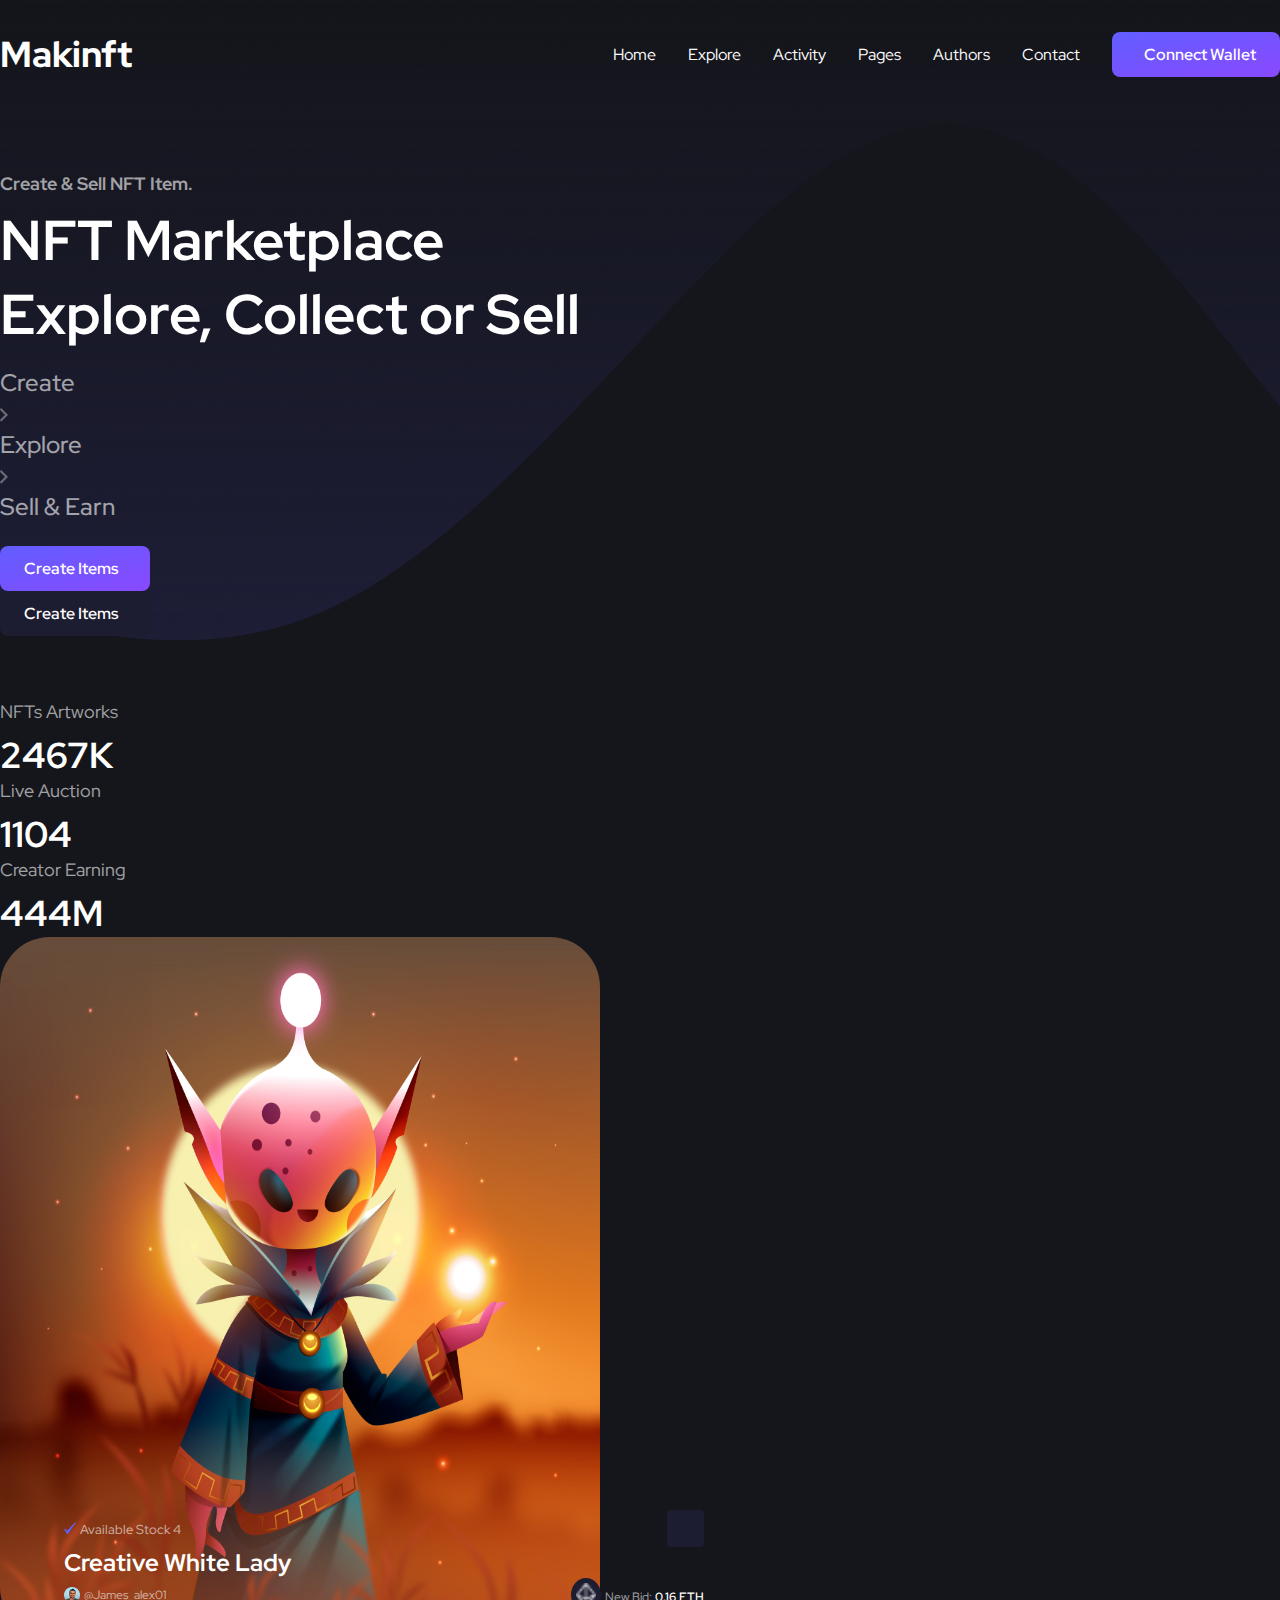
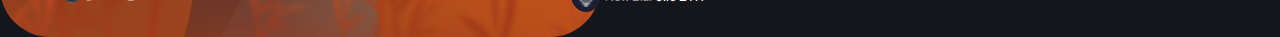
==== index.html @ d9b390cd "hero section added" ====
<!DOCTYPE html>
<html lang="en">
  <head>
    <meta charset="UTF-8" />
    <meta name="viewport" content="width=device-width, initial-scale=1.0" />
    <title>Makinft</title>
    <link rel="stylesheet" href="style.css" />
    <!-- this is bootstrap cdn link -->
    <link
      href="https://cdn.jsdelivr.net/npm/bootstrap@5.3.1/dist/css/bootstrap.min.css"
      rel="stylesheet"
      integrity="sha384-4bw+/aepP/YC94hEpVNVgiZdgIC5+VKNBQNGCHeKRQN+PtmoHDEXuppvnDJzQIu9"
      crossorigin="anonymous"
    />
    <!-- font awesome cdn -->
    <link
      rel="stylesheet"
      href="https://cdnjs.cloudflare.com/ajax/libs/font-awesome/6.4.0/css/all.min.css"
      integrity="sha512-iecdLmaskl7CVkqkXNQ/ZH/XLlvWZOJyj7Yy7tcenmpD1ypASozpmT/E0iPtmFIB46ZmdtAc9eNBvH0H/ZpiBw=="
      crossorigin="anonymous"
      referrerpolicy="no-referrer"
    />
    <!-- this is google fonts link -->
    <link
      href="https://fonts.googleapis.com/css2?family=Open+Sans&family=Poppins:wght@400;700&family=Red+Hat+Display:wght@300&family=Work+Sans&display=swap"
      rel="stylesheet"
    />
  </head>

  <body style="background-color: #15161b">
    <!-- hero section start from here -->

    <section id="hero-1">
      <!-- desktop nav -->
      <nav class="nav-row">
        <h3 class="nav-title-row">Makinft</h3>
        <ul class="nav-link-row">
            <li class="">Home</li>
            <li>Explore</li>
            <li>Activity</li>
            <li class="page-li">Pages</li>
            <li>Authors</li>
            <li>Contact</li>
            <button class="primary-btn-row"><img src="/images/nav/Vector.png" alt=""> Connect Wallet</button>
        </ul>
    </nav>
      <!-- mobile navbar -->
      <nav id="mobile-nav-row" class="navbar bg-body-transparent fixed-top">
        <div class="container-fluid">
          <a class="navbar-brand" href="#">Offcanvas navbar</a>
          <button
            class="navbar-toggler"
            type="button"
            data-bs-toggle="offcanvas"
            data-bs-target="#offcanvasNavbar"
            aria-controls="offcanvasNavbar"
            aria-label="Toggle navigation"
          >
            <span class="navbar-toggler-icon"></span>
          </button>
          <div
            class="offcanvas offcanvas-end"
            tabindex="-1"
            id="offcanvasNavbar"
            aria-labelledby="offcanvasNavbarLabel"
          >
            <div class="offcanvas-header">
              <h5 class="offcanvas-title" id="offcanvasNavbarLabel">
                Offcanvas
              </h5>
              <button
                type="button"
                class="btn-close"
                data-bs-dismiss="offcanvas"
                aria-label="Close"
              ></button>
            </div>
            <div class="offcanvas-body">
              <ul class="navbar-nav justify-content-end flex-grow-1 pe-3">
                <li class="nav-item">
                  <a class="nav-link active" aria-current="page" href="#"
                    >Home</a
                  >
                </li>
                <li class="nav-item">
                  <a class="nav-link" href="#">Link</a>
                </li>
                <li class="nav-item dropdown">
                  <a
                    class="nav-link dropdown-toggle"
                    href="#"
                    role="button"
                    data-bs-toggle="dropdown"
                    aria-expanded="false"
                  >
                    Dropdown
                  </a>
                  <ul class="dropdown-menu">
                    <li><a class="dropdown-item" href="#">Action</a></li>
                    <li>
                      <a class="dropdown-item" href="#">Another action</a>
                    </li>
                    <li>
                      <hr class="dropdown-divider" />
                    </li>
                    <li>
                      <a class="dropdown-item" href="#">Something else here</a>
                    </li>
                  </ul>
                </li>
              </ul>
              <form class="d-flex mt-3" role="search">
                <input
                  class="form-control me-2"
                  type="search"
                  placeholder="Search"
                  aria-label="Search"
                />
                <button class="btn btn-outline-success" type="submit">
                  Search
                </button>
              </form>
            </div>
          </div>
        </div>
      </nav>
      <!-- hero main content -->
      <div
        class="container d-flex mx-auto justify-content-between align-items-center hero-main-content"
      >
        <div class="hero-description">
          <h3 class="hero-subtile">Create & Sell NFT Item.</h3>
          <h1 class="hero-title">
            NFT Marketplace <br />
            Explore, Collect or Sell
          </h1>
          <div class="hero-item d-flex align-items-center">
            <p>Create</p>
            <img
              src="/images/home-1/hero/vectors/herro-right-arrow.png"
              alt=""
            />
            <p>Explore</p>
            <img
              src="/images/home-1/hero/vectors/herro-right-arrow.png"
              alt=""
            />
            <p>Sell & Earn</p>
          </div>
          <div class="hero-btn-group d-flex">
            <button class="hero-btn-1">
              Create Items
              <i class="fa-solid fa-arrow-right hero-btn-arrow"></i>
            </button>
            <button class="hero-btn-2">
              Create Items
              <i class="fa-solid fa-arrow-right hero-btn-arrow"></i>
            </button>
          </div>
          <div class="countdown-group d-flex">
            <div class="hero-countdown">
              <p class="countdown-text">NFTs Artworks</p>
              <h1 class="countdown-number">2467K</h1>
            </div>
            <div class="hero-countdown">
              <p class="countdown-text">Live Auction</p>
              <h1 class="countdown-number">1104</h1>
            </div>
            <div class="hero-countdown">
              <p class="countdown-text">Creator Earning</p>
              <h1 class="countdown-number">444M</h1>
            </div>
          </div>
        </div>
        <div class="hero-content-img">
          <img
            class="hero-image"
            src="images/home-1/hero/hero-image.png"
            alt=""
          />
          <div class="hero-content-div">
            <div class="stock">
              <div class="available">
                <img src="images/home-1/hero/vectors/correct.png" alt="" />
                <small>Available Stock 4</small>
              </div>
              <div class="love-div">
                <i class="fa-solid fa-heart love"></i>
              </div>
            </div>
            <h1 class="hero-content-title">Creative White Lady</h1>
            <div class="profile-div">
              <div class="hero-profile-1">
                <img
                  class="profile-1-image"
                  src="images/home-1/hero/profile/profile-1-image.png"
                  alt=""
                />
                <small class="profile-1-name">@James_alex01</small>
              </div>
              <div class="hero-profile-2">
                <img src="images/home-1/hero/profile/new.png" alt="" />
                <div class="profile-2">
                  <small class="profile-2-name">New Bid: </small>
                  <small class="profile-2-ETH">0.16 ETH</small>
                </div>
              </div>
            </div>
          </div>
        </div>
      </div>
    </section>

    <!-- hero section end here -->

    <!-- this is bootstrap script file -->
    <script
      src="https://cdn.jsdelivr.net/npm/bootstrap@5.3.1/dist/js/bootstrap.bundle.min.js"
      integrity="sha384-HwwvtgBNo3bZJJLYd8oVXjrBZt8cqVSpeBNS5n7C8IVInixGAoxmnlMuBnhbgrkm"
      crossorigin="anonymous"
    ></script>
  </body>
</html>
---- style.css ----
* {
  margin: 0;
  font-family: "Red Hat Display", sans-serif;
  /* overflow-x: hidden; */
}
/* hero section style start from here */
/* nav bar */
#mobile-nav-row {
  display: none;
}
.nav-row {
  padding-top: 30px;
  max-width: 1298px;
  margin: auto;
  display: flex;
  align-items: center;
  justify-content: space-between;
}
.nav-title-row {
  color: #ffffff;
  font-size: 36px;
  font-weight: 800;
}
.nav-link-row {
  display: flex;
  align-items: center;
  gap: 32px;
}
.nav-link-row li {
  list-style: none;
  color: #ffffff;
}
.primary-btn-row {
  display: flex;
  align-items: center;
  justify-content: center;
  gap: 8px;
  background: linear-gradient(to bottom right, #625EFF, #8849FF);
  border: none;
  padding: 12px 24px;
  border-radius: 8px;
  color: #ffff;
  font-weight: 600;
  font-size: 16px;
}

#hero-1 {
  background-image: url(images/home-1/hero/bg.png);
  background-repeat: no-repeat;
  background-size: contain;
  height: 960px;
  width: 100%;
}
.hero-subtile {
  color: #ffffff;
  opacity: 60%;
  font-size: 18px;
}
.hero-title {
  color: #ffffff;
  font-size: 56px;
  font-weight: 700;
  margin-top: 8px;
}
.hero-item {
  margin-top: 16px;
  font-size: 24px;
  font-weight: 500;
  color: #ffffff;
  opacity: 60%;
  gap: 8px;
}
.hero-item p {
  margin-bottom: 0;
}
.hero-btn-group {
  margin-top: 24px;
  gap: 8px;
}
.hero-btn-1 {
  display: flex;
  align-items: center;
  justify-content: center;
  gap: 8px;
  background: linear-gradient(to bottom right, #625eff, #8849ff);
  border: none;
  padding: 12px 24px;
  border-radius: 8px;
  color: #ffff;
  font-weight: 600;
  font-size: 16px;
}
.hero-btn-2 {
  display: flex;
  align-items: center;
  justify-content: center;
  gap: 8px;
  background: #1d1d32;
  border: none;
  padding: 12px 24px;
  border-radius: 8px;
  color: #ffff;
  font-weight: 600;
  font-size: 16px;
}
.hero-btn-arrow {
  font-size: 10px;
}
.countdown-group {
  margin-top: 64px;
  gap: 64px;
}
.countdown-text {
  color: #ffffff;
  font-size: 18px;
  opacity: 60%;
  font-weight: 400;
  margin-bottom: 0;
}
.countdown-number {
  font-size: 36px;
  font-weight: 700;
  color: #ffffff;
  margin-top: 8px;
}
.hero-content-img {
  display: flex;
  justify-content: end;
  flex-direction: column;
  position: relative;
}
.hero-image {
  max-width: 600px;
  height: 700px;
  border-radius: 50px;
}
.hero-content-div {
  width: 50%;
  margin: auto;
  position: absolute;
  margin-left: 64px;
  margin-bottom: 25px;
}
.stock {
  display: flex;
  align-items: center;
  justify-content: space-between;
}
.available {
  display: flex;
  align-items: center;
  gap: 4px;
}
.love-div {
  width: 29px;
  height: 29px;
  padding: 4px;
  background: #1d1d32;
  display: flex;
  align-items: center;
  justify-content: center;
  border-radius: 4px;
}
.available small {
  color: #ffffff;
  opacity: 60%;
}
.love {
  color: #ff4450;
}
.hero-content-title {
  font-size: 24px;
  font-weight: 700;
  color: #ffffff;
}
.profile-div {
  display: flex;
  align-items: center;
  justify-content: space-between;
}
.hero-profile-1 {
  display: flex;
  align-items: center;
  gap: 4px;
}
.profile-1-name {
  font-size: 12px;
  font-weight: 400;
  color: #ffffff;
  opacity: 60%;
}
.hero-profile-2 img {
  background: #1d1d32;
  padding: 5px;
  width: 20px;
  border-radius: 50%;
}
.hero-profile-2 {
  display: flex;
  align-items: center;
  gap: 4px;
}
.profile-2-name {
  font-size: 12px;
  font-weight: 400;
  color: #ffffff;
  opacity: 60%;
}
.profile-2-ETH {
  font-size: 12px;
  font-weight: 600;
  color: #ffffff;
}
.hero-main-content {
  margin-top: 94px;
  position: relative;
}
/* hero responsive here */

/* for small tab */
@media only screen and (max-width: 991px) and (min-width: 768px) {
  .hero-subtile {
    font-size: 12px;
    color: #ffffff;
    opacity: 60%;
    margin-bottom: 0;
  }
  .hero-title {
    font-size: 35px;
    font-weight: 700;
    color: #ffffff;
    margin-top: 5px;
  }
  .hero-item {
    margin-top: 10px;
    gap: 4px;
  }
  .hero-item p {
    font-size: 14px;
  }
  .hero-item img {
    width: 4px;
  }
  .hero-btn-group {
    margin-top: 14px;
  }
  .hero-btn-1 {
    font-size: 10px;
    font-weight: 500;
    padding: 6px 10px;
    gap: 4px;
  }
  .hero-btn-2 {
    font-size: 10px;
    font-weight: 500;
    padding: 8px 12px;
    gap: 4px;
  }
  .hero-btn-arrow {
    font-size: 6px;
  }
  .countdown-group {
    margin-top: 30px;
    gap: 25px;
  }
  .hero-countdown {
  }
  .hero-countdown p {
    font-size: 12px;
    color: #ffffff;
    opacity: 60%;
  }
  .countdown-number {
    font-size: 25px;
  }
  /* hero content */
  .hero-image {
    max-width: 280px;
    height: 350px;
    border-radius: 40px;
  }
  .hero-content-div {
    margin-left: 20px;
    width: 75%;
    margin-bottom: 20px;
  }
  .available img {
    width: 7px;
  }
  .available small {
    font-size: 12px;
  }
  .love-div {
    width: 20px;
    height: 20px;
    border-radius: 3px;
    padding: 3px;
  }
  .love {
    font-size: 12px;
  }
  .hero-content-title {
    font-size: 17px;
    margin-bottom: 0;
  }
  .hero-profile-1 {
  }
  .profile-1-image {
    width: 12px;
  }
  .profile-div {
  }
  .profile-1-name {
    font-size: 10px;
  }
  .hero-profile-2 img {
    background: #1d1d32;
    padding: 3px;
    width: 12px;
    border-radius: 50%;
  }
  .profile-2 small {
    font-size: 10px;
  }
}
/* for big tab */
@media only screen and (max-width: 1200px) and (min-width: 992px) {
  .hero-subtile {
    font-size: 16px;
  }
  .hero-title {
    font-size: 45px;
    margin-top: 6px;
  }
  .hero-item {
    margin-top: 14px;
  }
  .hero-item p {
    font-size: 18px;
  }
  .hero-item img {
    width: 7px;
  }
  .hero-btn-group {
    margin-top: 18px;
  }
  .hero-btn-1 {
    font-size: 14px;
    gap: 6px;
    padding: 10px 16px;
    gap: 6px;
  }
  .hero-btn-2 {
    font-size: 14px;
    gap: 6px;
    padding: 10px 16px;
    gap: 6px;
  }
  .hero-btn-arrow {
    font-size: 8px;
  }
  .countdown-group {
    margin-top: 40px;
    gap: 30px;
  }
  .hero-countdown {
  }
  .countdown-text {
    font-size: 16px;
  }
  .countdown-number {
    font-size: 30px;
  }
  /* hero content style here */
  .hero-content-img {
    max-width: 400px;
    height: 480px;
  }
  .hero-content-div {
    margin-left: 30px;
    margin-bottom: 18px;
    width: 65%;
  }
  .love-div {
    width: 23px;
    height: 23px;
  }
  .available small {
    font-size: 13px;
  }
  .love {
    font-size: 12px;
  }
  .hero-content-title {
    font-size: 20px;
  }
}
/* for mobile responsive */
@media only screen and (max-width: 767px) and (min-width: 576px) {
  .hero-content-img {
    display: none;
  }
  .hero-description {
    margin: auto;
  }
  .hero-subtile {
    font-size: 14px;
  }
  .hero-title {
    font-size: 35px;
  }
  .hero-title br {
    display: none;
  }
  .hero-item {
    margin-top: 6px;
    gap: 10px;
  }
  .hero-item p {
    font-size: 16px;
  }
  .hero-item img {
    width: 5px;
  }
  .hero-btn-group {
    margin-top: 10px;
    gap: 10px;
  }
  .hero-btn-1 {
    font-size: 10px;
    padding: 8px 12px;
    gap: 3px;
    font-weight: 500;
  }
  .hero-btn-2 {
    font-size: 10px;
    padding: 8px 12px;
    gap: 3px;
    font-weight: 500;
  }
  .hero-btn-arrow {
    font-size: 6px;
  }
  .countdown-group {
    margin-top: 20px;
    gap: 40px;
  }
  .countdown-text {
    font-size: 12px;
  }
  .countdown-number {
    font-size: 20px;
    margin-top: 6px;
  }
}
/* for xs device */
@media only screen and (max-width: 575px) {
  .hero-content-img {
    display: none;
  }
  .hero-description {
    max-width: 500px;
    margin: auto;
  }
  .hero-subtile {
    font-size: 12px;
  }
  .hero-title {
    font-size: 25px;
  }
  .hero-title br {
    display: none;
  }
  .hero-item {
    margin-top: 8px;
    gap: 4px;
  }
  .hero-item p {
    font-size: 14px;
  }
  .hero-item img {
    width: 5px;
  }
  .hero-btn-group {
    margin-top: 13px;
  }
  .hero-btn-1 {
    font-size: 9px;
    padding: 6px 10px;
    gap: 3px;
    font-weight: 500;
  }
  .hero-btn-2 {
    font-size: 9px;
    padding: 6px 10px;
    gap: 3px;
    font-weight: 500;
  }
  .hero-btn-arrow {
    font-size: 6px;
  }
  .countdown-group {
    margin-top: 18px;
    gap: 25px;
  }
  .countdown-text {
    font-size: 10px;
  }
  .countdown-number {
    font-size: 17px;
    margin-top: 6px;
  }
}
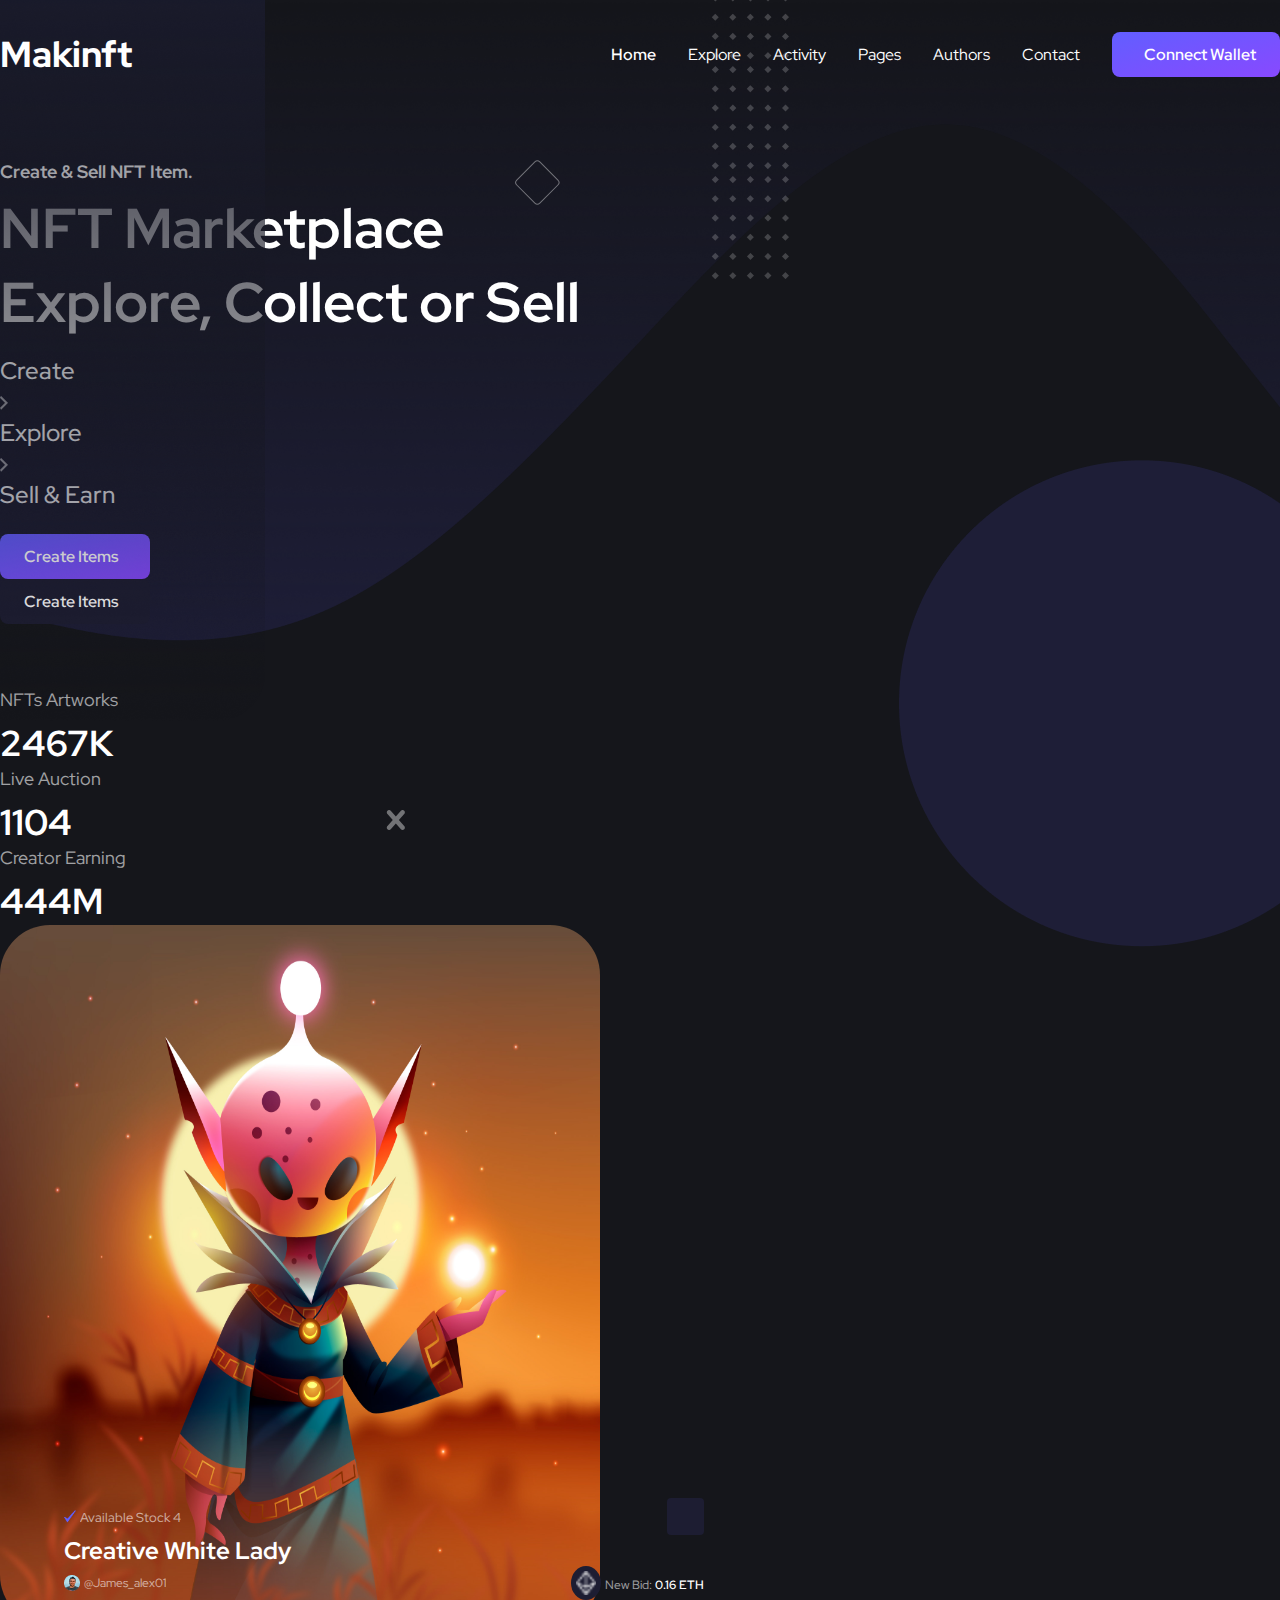
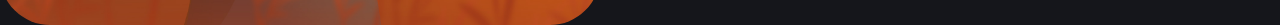
==== commit cfe0a53a: "nav bar responsive 80%" ====
--- a/index.html
+++ b/index.html
@@ -35,7 +35,7 @@
       <nav class="nav-row">
         <h3 class="nav-title-row">Makinft</h3>
         <ul class="nav-link-row">
-            <li class="">Home</li>
+            <li class="active-menu">Home</li>
             <li>Explore</li>
             <li>Activity</li>
             <li class="page-li">Pages</li>
@@ -128,6 +128,13 @@
       <div
         class="container d-flex mx-auto justify-content-between align-items-center hero-main-content"
       >
+      <img class="hero-1-position-1" src="images/home-1/hero/vectors/Ellipse-1.png" alt="">
+      <img class="hero-1-position-2" src="images/home-1/hero/vectors/cross.svg" alt="">
+      <img class="hero-1-position-3" src="images/home-1/hero/vectors/Ellipse-2.png" alt="">
+      <img class="hero-1-position-4" src="images/home-1/hero/vectors/rectangle-1.png" alt="">
+      <img class="hero-1-position-5" src="images/home-1/hero/vectors/rectangle-2.png" alt="">
+      <img class="hero-1-position-6" src="images/home-1/hero/vectors/squre.svg" alt="">
+      <img class="hero-1-position-7" src="images/home-1/hero/vectors/rectangle-3.png" alt="">
         <div class="hero-description">
           <h3 class="hero-subtile">Create & Sell NFT Item.</h3>
           <h1 class="hero-title">
--- a/style.css
+++ b/style.css
@@ -20,6 +20,7 @@
   color: #ffffff;
   font-size: 36px;
   font-weight: 800;
+  z-index: 1;
 }
 .nav-link-row {
   display: flex;
@@ -29,55 +30,15 @@
 .nav-link-row li {
   list-style: none;
   color: #ffffff;
+  cursor: pointer;
+}
+.nav-link-row li:hover {
+  border-bottom: 2px solid #ffffff;
+}
+.active-menu {
+  font-weight: 600;
 }
 .primary-btn-row {
-  display: flex;
-  align-items: center;
-  justify-content: center;
-  gap: 8px;
-  background: linear-gradient(to bottom right, #625EFF, #8849FF);
-  border: none;
-  padding: 12px 24px;
-  border-radius: 8px;
-  color: #ffff;
-  font-weight: 600;
-  font-size: 16px;
-}
-
-#hero-1 {
-  background-image: url(images/home-1/hero/bg.png);
-  background-repeat: no-repeat;
-  background-size: contain;
-  height: 960px;
-  width: 100%;
-}
-.hero-subtile {
-  color: #ffffff;
-  opacity: 60%;
-  font-size: 18px;
-}
-.hero-title {
-  color: #ffffff;
-  font-size: 56px;
-  font-weight: 700;
-  margin-top: 8px;
-}
-.hero-item {
-  margin-top: 16px;
-  font-size: 24px;
-  font-weight: 500;
-  color: #ffffff;
-  opacity: 60%;
-  gap: 8px;
-}
-.hero-item p {
-  margin-bottom: 0;
-}
-.hero-btn-group {
-  margin-top: 24px;
-  gap: 8px;
-}
-.hero-btn-1 {
   display: flex;
   align-items: center;
   justify-content: center;
@@ -90,6 +51,53 @@
   font-weight: 600;
   font-size: 16px;
 }
+
+#hero-1 {
+  background-image: url(images/home-1/hero/bg.png);
+  background-repeat: no-repeat;
+  background-size: contain;
+  height: 960px;
+  width: 100%;
+}
+.hero-subtile {
+  color: #ffffff;
+  opacity: 60%;
+  font-size: 18px;
+}
+.hero-title {
+  color: #ffffff;
+  font-size: 56px;
+  font-weight: 700;
+  margin-top: 8px;
+}
+.hero-item {
+  margin-top: 16px;
+  font-size: 24px;
+  font-weight: 500;
+  color: #ffffff;
+  opacity: 60%;
+  gap: 8px;
+}
+.hero-item p {
+  margin-bottom: 0;
+}
+.hero-btn-group {
+  margin-top: 24px;
+  gap: 8px;
+}
+.hero-btn-1 {
+  display: flex;
+  align-items: center;
+  justify-content: center;
+  gap: 8px;
+  background: linear-gradient(to bottom right, #625eff, #8849ff);
+  border: none;
+  padding: 12px 24px;
+  border-radius: 8px;
+  color: #ffff;
+  font-weight: 600;
+  font-size: 16px;
+}
 .hero-btn-2 {
   display: flex;
   align-items: center;
@@ -211,14 +219,70 @@
   font-weight: 600;
   color: #ffffff;
 }
+/* hero-1-position-1 */
 .hero-main-content {
-  margin-top: 94px;
+  margin-top: 82px;
   position: relative;
+}
+.hero-1-position-1 {
+  position: absolute;
+  left: -70px;
+  top: 50px;
+}
+.hero-1-position-2 {
+  position: absolute;
+  top: 650px;
+  left: 386px;
+}
+.hero-1-position-3 {
+  position: absolute;
+  top: 300px;
+  right: -105px;
+}
+.hero-1-position-4 {
+  position: absolute;
+  top: 452px;
+  left: -309px;
+}
+.hero-1-position-5 {
+  position: absolute;
+  top: -197px;
+  right: 491px;
+}
+.hero-1-position-6 {
+  position: absolute;
+  top: 0;
+  right: 720px;
+}
+.hero-1-position-7 {
+  position: absolute;
+  top: -190px;
+  left: -135px;
 }
 /* hero responsive here */
 
 /* for small tab */
 @media only screen and (max-width: 991px) and (min-width: 768px) {
+  .nav-row {
+    max-width: 696px;
+  }
+  .nav-title-row {
+    font-size: 25px;
+  }
+  .nav-link-row {
+    gap: 17px;
+  }
+  .nav-link-row li {
+    font-size: 12px;
+  }
+  .primary-btn-row {
+    font-size: 10px;
+    padding: 8px 12px;
+    gap: 4px;
+  }
+  .primary-btn-row img {
+    width: 15px;
+  }
   .hero-subtile {
     font-size: 12px;
     color: #ffffff;
@@ -322,9 +386,59 @@
   .profile-2 small {
     font-size: 10px;
   }
+  /* hero-1-position-1 */
+  .hero-main-content {
+    margin-top: 20px;
+    position: relative;
+  }
+  .hero-1-position-1 {
+    width: 15px;
+    position: absolute;
+    left: -40px;
+    top: 10px;
+  }
+  .hero-1-position-2 {
+    width: 10px;
+    position: absolute;
+    top: 300px;
+    left: 330px;
+  }
+  .hero-1-position-3 {
+    width: 250px;
+    position: absolute;
+    top: 140px;
+    right: -35px;
+  }
+  .hero-1-position-4 {
+    width: 150px;
+    position: absolute;
+    top: 230px;
+    left: -150px;
+  }
+  .hero-1-position-5 {
+    width: 40px;
+    position: absolute;
+    top: -170px;
+    right: 240px;
+  }
+  .hero-1-position-6 {
+    width: 20px;
+    position: absolute;
+    top: 0;
+    right: 330px;
+  }
+  .hero-1-position-7 {
+    width: 130px;
+    position: absolute;
+    top: -130px;
+    left: -15px;
+  }
 }
 /* for big tab */
 @media only screen and (max-width: 1200px) and (min-width: 992px) {
+  .nav-row{
+    max-width: 932px;
+  }
   .hero-subtile {
     font-size: 16px;
   }
@@ -394,9 +508,109 @@
   .hero-content-title {
     font-size: 20px;
   }
+  /* hero content */
+  .hero-image {
+    max-width: 300px;
+    height: 400px;
+    border-radius: 40px;
+  }
+  .hero-content-div {
+    margin-left: 20px;
+    width: 75%;
+    margin-bottom: 20px;
+  }
+  .available img {
+    width: 7px;
+  }
+  .available small {
+    font-size: 12px;
+  }
+  .love-div {
+    width: 20px;
+    height: 20px;
+    border-radius: 3px;
+    padding: 3px;
+  }
+  .love {
+    font-size: 12px;
+  }
+  .hero-content-title {
+    font-size: 17px;
+    margin-bottom: 0;
+  }
+  .hero-profile-1 {
+  }
+  .profile-1-image {
+    width: 12px;
+  }
+  .profile-div {
+  }
+  .profile-1-name {
+    font-size: 10px;
+  }
+  .hero-profile-2 img {
+    background: #1d1d32;
+    padding: 3px;
+    width: 12px;
+    border-radius: 50%;
+  }
+  .profile-2 small {
+    font-size: 10px;
+  }
+  /* hero-1-position-1 */
+  .hero-main-content {
+    margin-top: 20px;
+    position: relative;
+  }
+  .hero-1-position-1 {
+    width: 15px;
+    position: absolute;
+    left: -30px;
+    top: 5px;
+  }
+  .hero-1-position-2 {
+    width: 15px;
+    position: absolute;
+    top: 385px;
+    left: 450px;
+    opacity: 70%;
+  }
+  .hero-1-position-3 {
+    width: 250px;
+    position: absolute;
+    top: 140px;
+    right: -35px;
+  }
+  .hero-1-position-4 {
+    width: 150px;
+    position: absolute;
+    top: 230px;
+    left: -150px;
+  }
+  .hero-1-position-5 {
+    width: 40px;
+    position: absolute;
+    top: -170px;
+    right: 240px;
+  }
+  .hero-1-position-6 {
+    width: 20px;
+    position: absolute;
+    top: 0;
+    right: 330px;
+  }
+  .hero-1-position-7 {
+    width: 130px;
+    position: absolute;
+    top: -130px;
+    left: -15px;
+  }
 }
 /* for mobile responsive */
 @media only screen and (max-width: 767px) and (min-width: 576px) {
+  .nav-row {
+    display: none;
+  }
   .hero-content-img {
     display: none;
   }
@@ -452,9 +666,60 @@
     font-size: 20px;
     margin-top: 6px;
   }
+  /* hero-1-position-1 */
+  .hero-description {
+    z-index: 1;
+  }
+  .hero-main-content {
+    margin-top: 40px;
+    position: relative;
+  }
+  .hero-1-position-1 {
+    width: 10px;
+    position: absolute;
+    left: -20px;
+    top: -20px;
+  }
+  .hero-1-position-2 {
+    width: 7px;
+    position: absolute;
+    top: 233px;
+    left: 360px;
+    opacity: 70%;
+  }
+  .hero-1-position-3 {
+    display: none;
+  }
+  .hero-1-position-4 {
+    width: 100px;
+    position: absolute;
+    top: 218px;
+    left: 491px;
+  }
+  .hero-1-position-5 {
+    width: 30px;
+    position: absolute;
+    top: -100px;
+    left: 450px;
+  }
+  .hero-1-position-6 {
+    width: 10px;
+    position: absolute;
+    top: 150px;
+    right: 120px;
+  }
+  .hero-1-position-7 {
+    width: 80px;
+    position: absolute;
+    top: -40px;
+    left: 35px;
+  }
 }
 /* for xs device */
 @media only screen and (max-width: 575px) {
+  .nav-row {
+    display: none;
+  }
   .hero-content-img {
     display: none;
   }
@@ -510,4 +775,52 @@
     font-size: 17px;
     margin-top: 6px;
   }
-}
+  /* hero-1-position-1 */
+  .hero-description {
+    z-index: 1;
+  }
+  .hero-main-content {
+    margin-top: 50px;
+    position: relative;
+  }
+  .hero-1-position-1 {
+    width: 8px;
+    position: absolute;
+    top: -20px;
+    left: 30px;
+  }
+  .hero-1-position-2 {
+    width: 8px;
+    position: absolute;
+    top: 165px;
+    left: 340px;
+    opacity: 70%;
+  }
+  .hero-1-position-3 {
+    display: none;
+  }
+  .hero-1-position-4 {
+    width: 100px;
+    position: absolute;
+    top: 145px;
+    left: 457px;
+  }
+  .hero-1-position-5 {
+    width: 25px;
+    position: absolute;
+    top: -95px;
+    left: 400px;
+  }
+  .hero-1-position-6 {
+    width: 10px;
+    position: absolute;
+    top: 100px;
+    right: 150px;
+  }
+  .hero-1-position-7 {
+    width: 60px;
+    position: absolute;
+    top: -50px;
+    left: 50px;
+  }
+}
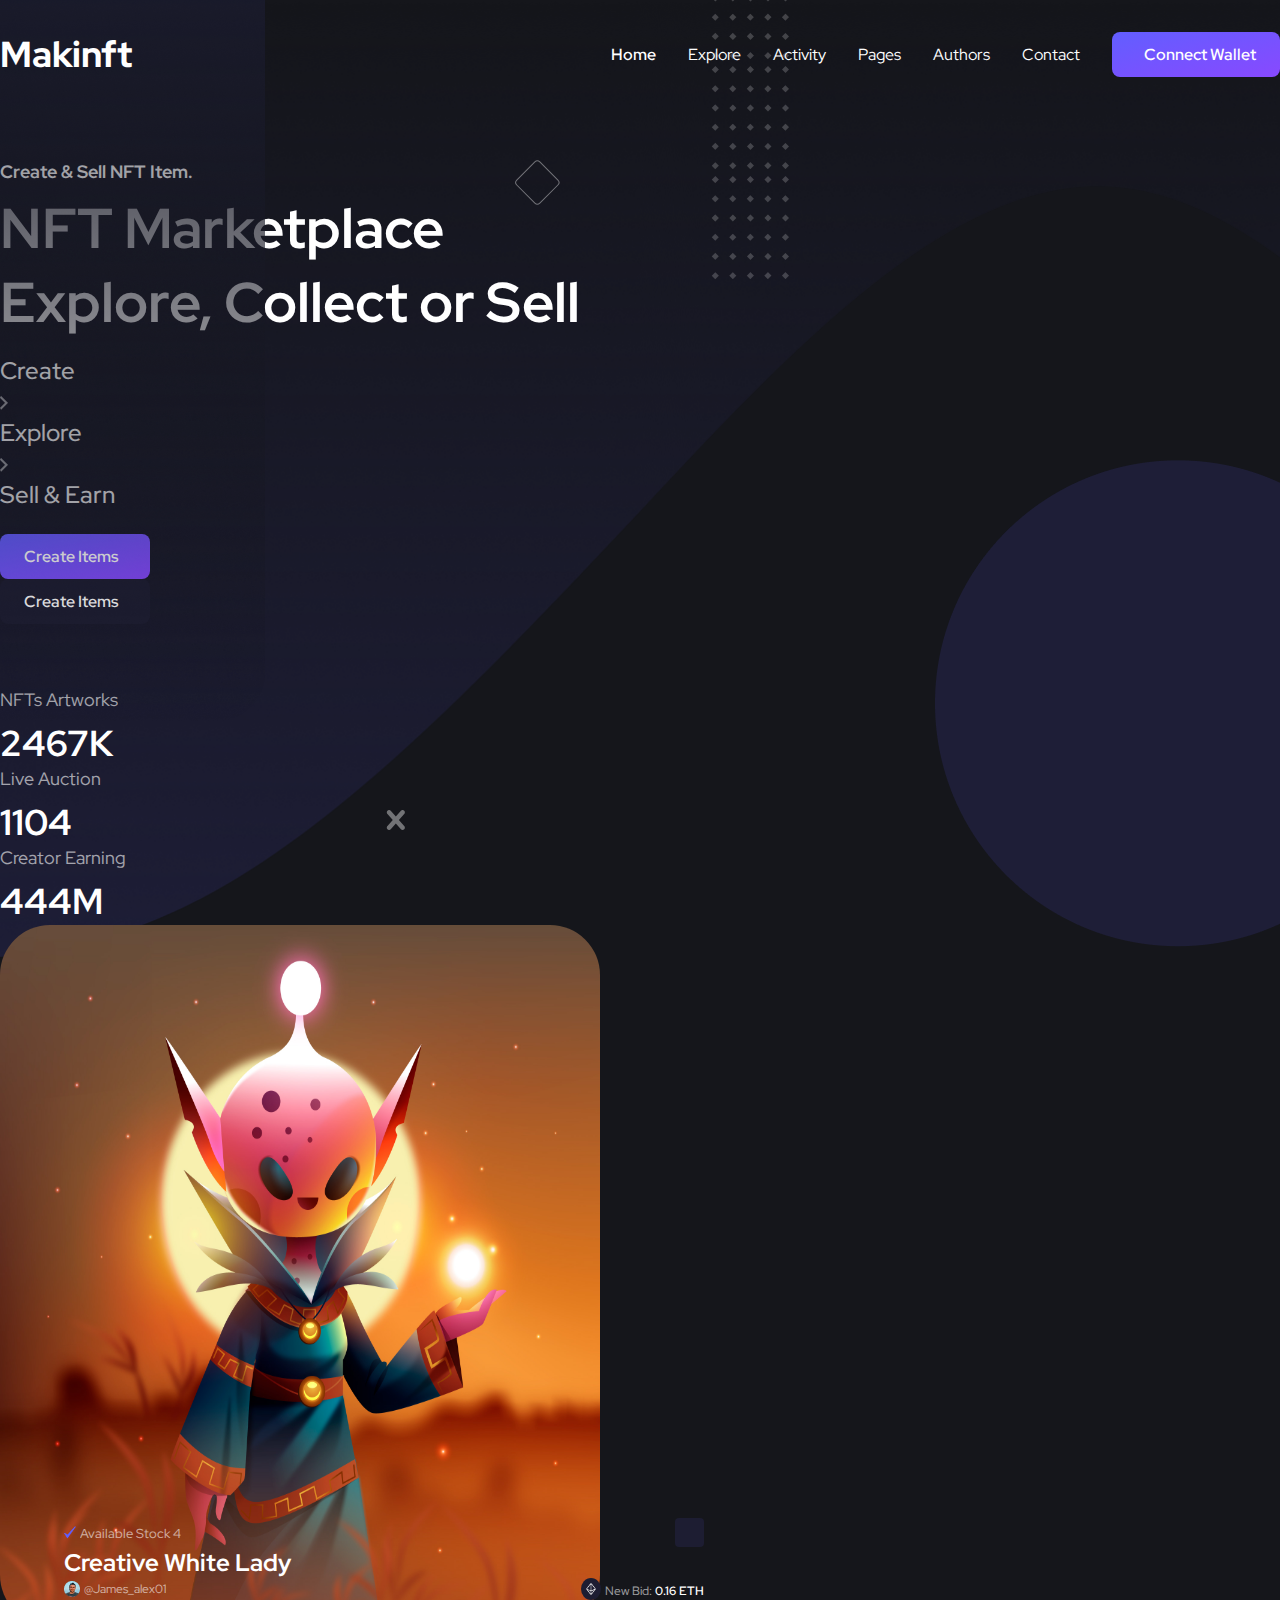
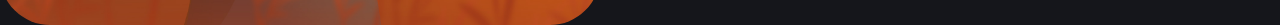
==== commit 24dbf3c3: "hero responsive done" ====
--- a/index.html
+++ b/index.html
@@ -25,6 +25,16 @@
       href="https://fonts.googleapis.com/css2?family=Open+Sans&family=Poppins:wght@400;700&family=Red+Hat+Display:wght@300&family=Work+Sans&display=swap"
       rel="stylesheet"
     />
+    <!-- remix icon -->
+    <link
+      href="https://cdn.jsdelivr.net/npm/remixicon@3.5.0/fonts/remixicon.css"
+      rel="stylesheet"
+    />
+    <!-- boxi icon link -->
+    <link
+      rel="stylesheet"
+      href="https://unpkg.com/boxicons@latest/css/boxicons.min.css"
+    />
   </head>
 
   <body style="background-color: #15161b">
@@ -35,111 +45,81 @@
       <nav class="nav-row">
         <h3 class="nav-title-row">Makinft</h3>
         <ul class="nav-link-row">
-            <li class="active-menu">Home</li>
+          <li class="active-menu">Home</li>
+          <li>Explore</li>
+          <li>Activity</li>
+          <li class="page-li">Pages</li>
+          <li>Authors</li>
+          <li>Contact</li>
+          <button class="primary-btn-row">
+            <img src="/images/nav/Vector.png" alt="" /> Connect Wallet
+          </button>
+        </ul>
+      </nav>
+      <!-- mobile navbar -->
+      <nav class="mobile-nav-row">
+        <h3 class="mobile-nav-title-row">Makinft</h3>
+        <div class="mobile-nav-item">
+          <div class="mobile-nav-btn-icone">
+            <button class="mobile-primary-btn-row">
+              <img src="/images/nav/Vector.png" alt="" /> Connect Wallet
+            </button>
+            <div class="bx bx-menu" id="menu-icon"></div>
+          </div>
+          <ul class="mobile-nav-link-row">
+            <li class="mobile-active-menu">Home</li>
             <li>Explore</li>
             <li>Activity</li>
-            <li class="page-li">Pages</li>
+            <li class="mobile-page-li">Pages</li>
             <li>Authors</li>
             <li>Contact</li>
-            <button class="primary-btn-row"><img src="/images/nav/Vector.png" alt=""> Connect Wallet</button>
-        </ul>
-    </nav>
-      <!-- mobile navbar -->
-      <nav id="mobile-nav-row" class="navbar bg-body-transparent fixed-top">
-        <div class="container-fluid">
-          <a class="navbar-brand" href="#">Offcanvas navbar</a>
-          <button
-            class="navbar-toggler"
-            type="button"
-            data-bs-toggle="offcanvas"
-            data-bs-target="#offcanvasNavbar"
-            aria-controls="offcanvasNavbar"
-            aria-label="Toggle navigation"
-          >
-            <span class="navbar-toggler-icon"></span>
-          </button>
-          <div
-            class="offcanvas offcanvas-end"
-            tabindex="-1"
-            id="offcanvasNavbar"
-            aria-labelledby="offcanvasNavbarLabel"
-          >
-            <div class="offcanvas-header">
-              <h5 class="offcanvas-title" id="offcanvasNavbarLabel">
-                Offcanvas
-              </h5>
-              <button
-                type="button"
-                class="btn-close"
-                data-bs-dismiss="offcanvas"
-                aria-label="Close"
-              ></button>
-            </div>
-            <div class="offcanvas-body">
-              <ul class="navbar-nav justify-content-end flex-grow-1 pe-3">
-                <li class="nav-item">
-                  <a class="nav-link active" aria-current="page" href="#"
-                    >Home</a
-                  >
-                </li>
-                <li class="nav-item">
-                  <a class="nav-link" href="#">Link</a>
-                </li>
-                <li class="nav-item dropdown">
-                  <a
-                    class="nav-link dropdown-toggle"
-                    href="#"
-                    role="button"
-                    data-bs-toggle="dropdown"
-                    aria-expanded="false"
-                  >
-                    Dropdown
-                  </a>
-                  <ul class="dropdown-menu">
-                    <li><a class="dropdown-item" href="#">Action</a></li>
-                    <li>
-                      <a class="dropdown-item" href="#">Another action</a>
-                    </li>
-                    <li>
-                      <hr class="dropdown-divider" />
-                    </li>
-                    <li>
-                      <a class="dropdown-item" href="#">Something else here</a>
-                    </li>
-                  </ul>
-                </li>
-              </ul>
-              <form class="d-flex mt-3" role="search">
-                <input
-                  class="form-control me-2"
-                  type="search"
-                  placeholder="Search"
-                  aria-label="Search"
-                />
-                <button class="btn btn-outline-success" type="submit">
-                  Search
-                </button>
-              </form>
-            </div>
-          </div>
+          </ul>
         </div>
       </nav>
       <!-- hero main content -->
       <div
-        class="container d-flex mx-auto justify-content-between align-items-center hero-main-content"
+        class="d-flex mx-auto justify-content-between align-items-center hero-main-content"
       >
-      <img class="hero-1-position-1" src="images/home-1/hero/vectors/Ellipse-1.png" alt="">
-      <img class="hero-1-position-2" src="images/home-1/hero/vectors/cross.svg" alt="">
-      <img class="hero-1-position-3" src="images/home-1/hero/vectors/Ellipse-2.png" alt="">
-      <img class="hero-1-position-4" src="images/home-1/hero/vectors/rectangle-1.png" alt="">
-      <img class="hero-1-position-5" src="images/home-1/hero/vectors/rectangle-2.png" alt="">
-      <img class="hero-1-position-6" src="images/home-1/hero/vectors/squre.svg" alt="">
-      <img class="hero-1-position-7" src="images/home-1/hero/vectors/rectangle-3.png" alt="">
+        <img
+          class="hero-1-position-1"
+          src="images/home-1/hero/vectors/Ellipse-1.png"
+          alt=""
+        />
+        <img
+          class="hero-1-position-2"
+          src="images/home-1/hero/vectors/cross.svg"
+          alt=""
+        />
+        <img
+          class="hero-1-position-3"
+          src="images/home-1/hero/vectors/Ellipse-2.png"
+          alt=""
+        />
+        <img
+          class="hero-1-position-4"
+          src="images/home-1/hero/vectors/rectangle-1.png"
+          alt=""
+        />
+        <img
+          class="hero-1-position-5"
+          src="images/home-1/hero/vectors/rectangle-2.png"
+          alt=""
+        />
+        <img
+          class="hero-1-position-6"
+          src="images/home-1/hero/vectors/squre.svg"
+          alt=""
+        />
+        <img
+          class="hero-1-position-7"
+          src="images/home-1/hero/vectors/rectangle-3.png"
+          alt=""
+        />
         <div class="hero-description">
           <h3 class="hero-subtile">Create & Sell NFT Item.</h3>
           <h1 class="hero-title">
             NFT Marketplace <br />
-            Explore, Collect or Sell
+            Explore, Collect <br /> or Sell
           </h1>
           <div class="hero-item d-flex align-items-center">
             <p>Create</p>
@@ -220,6 +200,8 @@
 
     <!-- hero section end here -->
 
+    <!-- click js -->
+    <script type="text/javascript" src="index.js"></script>
     <!-- this is bootstrap script file -->
     <script
       src="https://cdn.jsdelivr.net/npm/bootstrap@5.3.1/dist/js/bootstrap.bundle.min.js"
--- a/style.css
+++ b/style.css
@@ -1,13 +1,11 @@
 * {
+  padding: 0;
   margin: 0;
   font-family: "Red Hat Display", sans-serif;
+  box-sizing: border-box;
   /* overflow-x: hidden; */
 }
 /* hero section style start from here */
-/* nav bar */
-#mobile-nav-row {
-  display: none;
-}
 .nav-row {
   padding-top: 30px;
   max-width: 1298px;
@@ -34,6 +32,7 @@
 }
 .nav-link-row li:hover {
   border-bottom: 2px solid #ffffff;
+  font-weight: 600;
 }
 .active-menu {
   font-weight: 600;
@@ -55,9 +54,15 @@
 #hero-1 {
   background-image: url(images/home-1/hero/bg.png);
   background-repeat: no-repeat;
-  background-size: contain;
+  background-size: cover;
   height: 960px;
-  width: 100%;
+  background-position: center;
+}
+.hero-main-content {
+  max-width: 1298px;
+}
+.hero-description {
+  z-index: 1;
 }
 .hero-subtile {
   color: #ffffff;
@@ -227,7 +232,7 @@
 .hero-1-position-1 {
   position: absolute;
   left: -70px;
-  top: 50px;
+  top: 20px;
 }
 .hero-1-position-2 {
   position: absolute;
@@ -237,7 +242,7 @@
 .hero-1-position-3 {
   position: absolute;
   top: 300px;
-  right: -105px;
+  left: 935px;
 }
 .hero-1-position-4 {
   position: absolute;
@@ -259,12 +264,216 @@
   top: -190px;
   left: -135px;
 }
+.mobile-nav-row {
+  display: none;
+}
+.hero-title >:nth-child(2){
+  display: none;
+}
+/* nav style here */
+
 /* hero responsive here */
+/* for big tab and laptops*/
+@media only screen and (max-width: 1200px) and (min-width: 1025px) {
+  #hero-1 {
+    background-position: center;
+    width: 100%;
+    height: 650px;
+    margin: auto;
+    background-size: cover;
+  }
+  .mobile-nav-row {
+    display: none;
+  }
+  .nav-row {
+    max-width: 900px;
+  }
+  .hero-main-content {
+    max-width: 900px;
+  }
+  .hero-subtile {
+    font-size: 16px;
+  }
+  .hero-title {
+    font-size: 35px;
+    margin-top: 6px;
+  }
+  .hero-title > :nth-child(2) {
+    display: none;
+  }
+  .hero-item {
+    margin-top: 14px;
+  }
+  .hero-item p {
+    font-size: 18px;
+  }
+  .hero-item img {
+    width: 7px;
+  }
+  .hero-btn-group {
+    margin-top: 18px;
+  }
+  .hero-btn-1 {
+    font-size: 14px;
+    gap: 6px;
+    padding: 10px 16px;
+    gap: 6px;
+  }
+  .hero-btn-2 {
+    font-size: 14px;
+    gap: 6px;
+    padding: 10px 16px;
+    gap: 6px;
+  }
+  .hero-btn-arrow {
+    font-size: 8px;
+  }
+  .countdown-group {
+    margin-top: 40px;
+    gap: 30px;
+  }
+  .countdown-text {
+    font-size: 16px;
+  }
+  .countdown-number {
+    font-size: 30px;
+  }
+  /* hero content style here */
+  .hero-content-img {
+    justify-content: start;
+    max-width: 400px;
+    height: 480px;
+  }
+  .hero-content-div {
+    position: absolute;
+    bottom: 85px;
+    width: 65%;
+  }
+  .love-div {
+    width: 23px;
+    height: 23px;
+  }
+  .available small {
+    font-size: 13px;
+  }
+  .love {
+    font-size: 12px;
+  }
+  .hero-content-title {
+    font-size: 20px;
+  }
+  /* hero content */
+  .hero-image {
+    max-width: 300px;
+    height: 400px;
+    border-radius: 40px;
+  }
+  .hero-content-div {
+    margin-left: 20px;
+    width: 75%;
+    margin-bottom: 20px;
+  }
+  .available img {
+    width: 7px;
+  }
+  .available small {
+    font-size: 12px;
+  }
+  .love-div {
+    width: 20px;
+    height: 20px;
+    border-radius: 3px;
+    padding: 3px;
+  }
+  .love {
+    font-size: 12px;
+  }
+  .hero-content-title {
+    font-size: 17px;
+    margin-bottom: 0;
+  }
+  .hero-profile-1 {
+  }
+  .profile-1-image {
+    width: 12px;
+  }
+  .profile-div {
+  }
+  .profile-1-name {
+    font-size: 10px;
+  }
+  .hero-profile-2 img {
+    background: #1d1d32;
+    padding: 3px;
+    width: 12px;
+    border-radius: 50%;
+  }
+  .profile-2 small {
+    font-size: 10px;
+  }
+  /* hero-1-position-1 */
+  .hero-main-content {
+    margin-top: 20px;
+    position: relative;
+  }
+  .hero-1-position-1 {
+    width: 15px;
+    position: absolute;
+    left: -30px;
+    top: 5px;
+  }
+  .hero-1-position-2 {
+    width: 15px;
+    position: absolute;
+    top: 385px;
+    left: 450px;
+    opacity: 70%;
+  }
+  .hero-1-position-3 {
+    width: 250px;
+    position: absolute;
+    top: 200px;
+    left: 710px;
+    overflow: hidden;
+  }
+  .hero-1-position-4 {
+    width: 150px;
+    position: absolute;
+    top: 230px;
+    left: -150px;
+  }
+  .hero-1-position-5 {
+    width: 40px;
+    position: absolute;
+    top: -170px;
+    right: 240px;
+  }
+  .hero-1-position-6 {
+    width: 20px;
+    position: absolute;
+    top: 0;
+    right: 330px;
+  }
+  .hero-1-position-7 {
+    width: 130px;
+    position: absolute;
+    top: -130px;
+    left: -15px;
+  }
+}
 
-/* for small tab */
-@media only screen and (max-width: 991px) and (min-width: 768px) {
+/* for laptops and small screen */
+@media only screen and (max-width: 1024px) and (min-width: 769px) {
+  #hero-1 {
+    width: 100%;
+    background-position: center;
+    height: 620px;
+  }
   .nav-row {
-    max-width: 696px;
+    max-width: 695px;
+  }
+  .mobile-nav-row {
+    display: none;
   }
   .nav-title-row {
     font-size: 25px;
@@ -327,8 +536,6 @@
     margin-top: 30px;
     gap: 25px;
   }
-  .hero-countdown {
-  }
   .hero-countdown p {
     font-size: 12px;
     color: #ffffff;
@@ -367,8 +574,6 @@
     font-size: 17px;
     margin-bottom: 0;
   }
-  .hero-profile-1 {
-  }
   .profile-1-image {
     width: 12px;
   }
@@ -390,6 +595,7 @@
   .hero-main-content {
     margin-top: 20px;
     position: relative;
+    max-width: 695px;
   }
   .hero-1-position-1 {
     width: 15px;
@@ -406,14 +612,14 @@
   .hero-1-position-3 {
     width: 250px;
     position: absolute;
-    top: 140px;
-    right: -35px;
+    top: 145px;
+    left: 490px;
   }
   .hero-1-position-4 {
     width: 150px;
     position: absolute;
     top: 230px;
-    left: -150px;
+    left: -165px;
   }
   .hero-1-position-5 {
     width: 40px;
@@ -434,196 +640,55 @@
     left: -15px;
   }
 }
-/* for big tab */
-@media only screen and (max-width: 1200px) and (min-width: 992px) {
-  .nav-row{
-    max-width: 932px;
-  }
-  .hero-subtile {
-    font-size: 16px;
-  }
-  .hero-title {
-    font-size: 45px;
-    margin-top: 6px;
-  }
-  .hero-item {
-    margin-top: 14px;
-  }
-  .hero-item p {
-    font-size: 18px;
-  }
-  .hero-item img {
-    width: 7px;
-  }
-  .hero-btn-group {
-    margin-top: 18px;
-  }
-  .hero-btn-1 {
-    font-size: 14px;
+
+/* for tab and laptops responsive */
+@media only screen and (max-width: 768px) and (min-width: 541px) {
+  .nav-row {
+    max-width: 600px;
+    padding-left: 10px;
+    padding-right: 10px;
+    margin: auto;
+    padding-top: 20px;
+  }
+  .primary-btn-row {
+    font-size: 8px;
+    padding: 6px 10px;
     gap: 6px;
-    padding: 10px 16px;
-    gap: 6px;
-  }
-  .hero-btn-2 {
-    font-size: 14px;
-    gap: 6px;
-    padding: 10px 16px;
-    gap: 6px;
-  }
-  .hero-btn-arrow {
-    font-size: 8px;
-  }
-  .countdown-group {
-    margin-top: 40px;
-    gap: 30px;
-  }
-  .hero-countdown {
-  }
-  .countdown-text {
-    font-size: 16px;
-  }
-  .countdown-number {
-    font-size: 30px;
-  }
-  /* hero content style here */
-  .hero-content-img {
-    max-width: 400px;
-    height: 480px;
-  }
-  .hero-content-div {
-    margin-left: 30px;
-    margin-bottom: 18px;
-    width: 65%;
-  }
-  .love-div {
-    width: 23px;
-    height: 23px;
-  }
-  .available small {
-    font-size: 13px;
-  }
-  .love {
-    font-size: 12px;
-  }
-  .hero-content-title {
+    border-radius: 6px;
+  }
+  .primary-btn-row img {
+    width: 12px;
+  }
+  #hero-1 {
+    background-position: center;
+    height: 400px;
+    margin: auto;
+    background-size: contain;
+  }
+  .nav-link-row {
+    gap: 10px;
+  }
+  .mobile-nav-row {
+    display: none;
+  }
+  .nav-title-row {
     font-size: 20px;
   }
-  /* hero content */
+  .nav-link-row li {
+    font-size: 10px;
+  }
   .hero-image {
-    max-width: 300px;
-    height: 400px;
-    border-radius: 40px;
-  }
-  .hero-content-div {
-    margin-left: 20px;
-    width: 75%;
-    margin-bottom: 20px;
-  }
-  .available img {
-    width: 7px;
-  }
-  .available small {
-    font-size: 12px;
-  }
-  .love-div {
-    width: 20px;
-    height: 20px;
-    border-radius: 3px;
-    padding: 3px;
-  }
-  .love {
-    font-size: 12px;
-  }
-  .hero-content-title {
-    font-size: 17px;
-    margin-bottom: 0;
-  }
-  .hero-profile-1 {
-  }
-  .profile-1-image {
-    width: 12px;
-  }
-  .profile-div {
-  }
-  .profile-1-name {
-    font-size: 10px;
-  }
-  .hero-profile-2 img {
-    background: #1d1d32;
-    padding: 3px;
-    width: 12px;
-    border-radius: 50%;
-  }
-  .profile-2 small {
-    font-size: 10px;
-  }
-  /* hero-1-position-1 */
-  .hero-main-content {
-    margin-top: 20px;
-    position: relative;
-  }
-  .hero-1-position-1 {
-    width: 15px;
-    position: absolute;
-    left: -30px;
-    top: 5px;
-  }
-  .hero-1-position-2 {
-    width: 15px;
-    position: absolute;
-    top: 385px;
-    left: 450px;
-    opacity: 70%;
-  }
-  .hero-1-position-3 {
-    width: 250px;
-    position: absolute;
-    top: 140px;
-    right: -35px;
-  }
-  .hero-1-position-4 {
-    width: 150px;
-    position: absolute;
-    top: 230px;
-    left: -150px;
-  }
-  .hero-1-position-5 {
-    width: 40px;
-    position: absolute;
-    top: -170px;
-    right: 240px;
-  }
-  .hero-1-position-6 {
-    width: 20px;
-    position: absolute;
-    top: 0;
-    right: 330px;
-  }
-  .hero-1-position-7 {
-    width: 130px;
-    position: absolute;
-    top: -130px;
-    left: -15px;
-  }
-}
-/* for mobile responsive */
-@media only screen and (max-width: 767px) and (min-width: 576px) {
-  .nav-row {
-    display: none;
-  }
-  .hero-content-img {
-    display: none;
-  }
-  .hero-description {
-    margin: auto;
+    width: 220px;
+    height: 280px;
+    border-radius: 20px;
   }
   .hero-subtile {
     font-size: 14px;
   }
   .hero-title {
-    font-size: 35px;
-  }
-  .hero-title br {
+    font-size: 25px;
+  }
+  .hero-title > :nth-child(2) {
     display: none;
   }
   .hero-item {
@@ -657,7 +722,7 @@
   }
   .countdown-group {
     margin-top: 20px;
-    gap: 40px;
+    gap: 20px;
   }
   .countdown-text {
     font-size: 12px;
@@ -666,41 +731,89 @@
     font-size: 20px;
     margin-top: 6px;
   }
+  .hero-content-div {
+    width: 75%;
+    margin-left: 20px;
+  }
+  .available img {
+    width: 10px;
+  }
+  .available small {
+    font-size: 12px;
+  }
+  .love-div {
+    height: 20px;
+    width: 20px;
+    border-radius: 5px;
+  }
+  .love {
+    font-size: 10px;
+  }
+  .hero-content-title {
+    font-size: 15px;
+    margin-bottom: 0;
+  }
+  .hero-profile-1 {
+    gap: 2px;
+  }
+  .profile-1-image {
+    width: 12px;
+  }
+  .profile-1-name {
+    font-size: 9px;
+  }
+  .hero-profile-2 img {
+    width: 12px;
+    padding: 3px;
+  }
+  .profile-2-name {
+    font-size: 9px;
+  }
+  .profile-2-ETH {
+    font-size: 9px;
+  }
   /* hero-1-position-1 */
   .hero-description {
     z-index: 1;
   }
   .hero-main-content {
-    margin-top: 40px;
+    max-width: 600px;
+    padding-left: 10px;
+    padding-right: 10px;
+    margin-top: 30px;
     position: relative;
+    margin: auto;
   }
   .hero-1-position-1 {
     width: 10px;
     position: absolute;
     left: -20px;
-    top: -20px;
+    top: 0px;
   }
   .hero-1-position-2 {
     width: 7px;
     position: absolute;
-    top: 233px;
-    left: 360px;
+    top: 250px;
+    left: 330px;
     opacity: 70%;
   }
   .hero-1-position-3 {
-    display: none;
+    max-width: 150px;
+    position: absolute;
+    top: 165px;
+    left: 475px;
   }
   .hero-1-position-4 {
     width: 100px;
     position: absolute;
-    top: 218px;
-    left: 491px;
+    top: 210px;
+    left: -115px;
   }
   .hero-1-position-5 {
     width: 30px;
     position: absolute;
-    top: -100px;
-    left: 450px;
+    top: -105px;
+    left: 400px;
   }
   .hero-1-position-6 {
     width: 10px;
@@ -711,76 +824,392 @@
   .hero-1-position-7 {
     width: 80px;
     position: absolute;
-    top: -40px;
+    top: -110px;
     left: 35px;
   }
 }
+/* microsoft surface duo series device */
+@media only screen and (max-width: 540px) and (min-width: 481px) {
+  .nav-row {
+    max-width: 460px;
+    padding-left: 10px;
+    padding-right: 10px;
+    margin: auto;
+    padding-top: 20px;
+  }
+  .primary-btn-row {
+    font-size: 8px;
+    padding: 6px 10px;
+    gap: 6px;
+    border-radius: 6px;
+  }
+  .primary-btn-row img {
+    width: 12px;
+  }
+  #hero-1 {
+    background-position: center;
+    height: 420px;
+    margin: auto;
+    background-size: contain;
+  }
+  .nav-link-row {
+    gap: 10px;
+  }
+  .mobile-nav-row {
+    display: none;
+  }
+  .nav-title-row {
+    font-size: 16px;
+  }
+  .nav-link-row li {
+    font-size: 8px;
+  }
+  .hero-image {
+    width: 200px;
+    height: 260px;
+    border-radius: 20px;
+  }
+  .hero-subtile {
+    font-size: 12px;
+  }
+  .hero-title {
+    font-size: 23px;
+  }
+  .hero-title > :nth-child(2) {
+    display: none;
+  }
+  .hero-item {
+    margin-top: 6px;
+    gap: 4px;
+  }
+  .hero-item p {
+    font-size: 14px;
+  }
+  .hero-item img {
+    width: 4.5px;
+  }
+  .hero-btn-group {
+    margin-top: 10px;
+    gap: 10px;
+  }
+  .hero-btn-1 {
+    font-size: 10px;
+    padding: 8px 12px;
+    gap: 3px;
+    font-weight: 500;
+  }
+  .hero-btn-2 {
+    font-size: 10px;
+    padding: 8px 12px;
+    gap: 3px;
+    font-weight: 500;
+  }
+  .hero-btn-arrow {
+    font-size: 5px;
+  }
+  .countdown-group {
+    margin-top: 24px;
+    gap: 15px;
+  }
+  .countdown-text {
+    font-size: 10px;
+  }
+  .countdown-number {
+    font-size: 18px;
+    margin-top: 6px;
+  }
+  .hero-content-div {
+    width: 90%;
+    margin-left: 10px;
+    margin-bottom: 14px;
+  }
+  .available img {
+    width: 9px;
+  }
+  .available small {
+    font-size: 10px;
+  }
+  .love-div {
+    height: 18px;
+    width: 18px;
+    border-radius: 3px;
+  }
+  .love {
+    font-size: 9px;
+  }
+  .hero-content-title {
+    font-size: 14px;
+    margin-bottom: 0;
+  }
+  .hero-profile-1 {
+    gap: 2px;
+  }
+  .profile-1-image {
+    width: 12px;
+  }
+  .profile-1-name {
+    font-size: 9px;
+  }
+  .hero-profile-2 img {
+    width: 12px;
+    padding: 3px;
+  }
+  .profile-2-name {
+    font-size: 9px;
+  }
+  .profile-2-ETH {
+    font-size: 9px;
+  }
+  /* hero-1-position-1 */
+  .hero-description {
+    z-index: 1;
+  }
+  .hero-main-content {
+    max-width: 460px;
+    padding-left: 10px;
+    padding-right: 10px;
+    margin-top: 30px;
+    position: relative;
+    margin: auto;
+  }
+  .hero-1-position-1 {
+    width: 10px;
+    position: absolute;
+    left: -20px;
+    top: 0px;
+  }
+  .hero-1-position-2 {
+    width: 7px;
+    position: absolute;
+    top: 220px;
+    left: 220px;
+    opacity: 70%;
+  }
+  .hero-1-position-3 {
+    max-width: 110px;
+    position: absolute;
+    top: 177px;
+    left: 365px;
+  }
+  .hero-1-position-4 {
+    width: 100px;
+    position: absolute;
+    top: 190px;
+    left: -100px;
+  }
+  .hero-1-position-5 {
+    width: 30px;
+    position: absolute;
+    top: -110px;
+    left: 260px;
+  }
+  .hero-1-position-6 {
+    width: 10px;
+    position: absolute;
+    top: 150px;
+    right: 120px;
+  }
+  .hero-1-position-7 {
+    width: 80px;
+    position: absolute;
+    top: -110px;
+    left: 35px;
+  }
+}
+
 /* for xs device */
-@media only screen and (max-width: 575px) {
+@media only screen and (max-width: 480px) {
+  .hero-image {
+    width: 170px;
+    height: 220px;
+    border-radius: 15px;
+  }
+  #hero-1 {
+    background-position: center;
+    background-size: contain;
+    height: 500px;
+  }
   .nav-row {
     display: none;
   }
+  .mobile-nav-row {
+    padding-top: 15px;
+    display: flex;
+    justify-content: space-between;
+    padding-left: 10px;
+    padding-right: 10px;
+    margin: auto;
+  }
+  .mobile-nav-btn-icone {
+    display: flex;
+    align-items: center;
+    gap: 8px;
+  }
+  #menu-icon {
+    font-size: 25px;
+    color: #ffffff;
+    z-index: 2;
+  }
+  .mobile-nav-link-row {
+    position: absolute;
+    top: -50%;
+    right: 9px;
+    border-radius: 10px;
+    display: flex;
+    flex-direction: column;
+    justify-content: flex-start;
+    width: 130px;
+    background: #1d1d32;
+    color: #ffffff;
+    padding-bottom: 15px;
+    margin-left: -10px;
+  }
+  .open {
+    z-index: 2;
+    top: 6%;
+    /* margin-right: 35px; */
+  }
+  .mobile-nav-link-row li {
+    display: block;
+    margin-top: 14px;
+    margin-left: -10px;
+    font-size: 14px;
+    font-weight: 500;
+    transition: all 0.2 ease;
+  }
+  .mobile-nav-link-row li:hover {
+    font-weight: 600;
+  }
+  .mobile-active-menu {
+    font-weight: 600;
+  }
+  .mobile-nav-title-row {
+    z-index: 1;
+    font-size: 13px;
+    font-weight: 700;
+    color: #ffffff;
+  }
+  .mobile-primary-btn-row {
+    z-index: 2;
+    background: linear-gradient(to bottom right, #625eff, #8849ff);
+    font-size: 8px;
+    font-weight: 500;
+    color: #ffffff;
+    padding: 6px 8px;
+    border: none;
+    border-radius: 4px;
+  }
+  .mobile-primary-btn-row img {
+    width: 10px;
+  }
   .hero-content-img {
-    display: none;
+    display: block;
   }
   .hero-description {
     max-width: 500px;
     margin: auto;
   }
   .hero-subtile {
-    font-size: 12px;
+    font-size: 10px;
   }
   .hero-title {
-    font-size: 25px;
+    font-size: 20px;
   }
   .hero-title br {
     display: none;
   }
   .hero-item {
     margin-top: 8px;
-    gap: 4px;
+    gap: 3px;
   }
   .hero-item p {
-    font-size: 14px;
+    font-size: 12px;
   }
   .hero-item img {
-    width: 5px;
+    width: 4px;
   }
   .hero-btn-group {
     margin-top: 13px;
   }
   .hero-btn-1 {
-    font-size: 9px;
-    padding: 6px 10px;
-    gap: 3px;
+    font-size: 8px;
+    padding: 4px 8px;
+    gap: 2px;
     font-weight: 500;
   }
   .hero-btn-2 {
-    font-size: 9px;
-    padding: 6px 10px;
-    gap: 3px;
+    font-size: 8px;
+    padding: 4px 8px;
+    gap: 2px;
     font-weight: 500;
   }
   .hero-btn-arrow {
-    font-size: 6px;
+    font-size: 5px;
   }
   .countdown-group {
-    margin-top: 18px;
+    margin-top: 24px;
     gap: 25px;
   }
   .countdown-text {
-    font-size: 10px;
+    font-size: 8px;
   }
   .countdown-number {
-    font-size: 17px;
+    font-size: 14px;
     margin-top: 6px;
+  }
+  .hero-content-div {
+    width: 85%;
+    margin-left: 7px;
+    position: absolute;
+    top: 150px;
+  }
+  .available img {
+    width: 8px;
+  }
+  .available small {
+    font-size: 8px;
+  }
+  .love-div {
+    width: 14px;
+    height: 14px;
+    border-radius: 2px;
+  }
+  .love {
+    font-size: 8px;
+  }
+  .hero-content-title {
+    font-size: 11px;
+  }
+  .hero-profile-1 {
+    gap: 2px;
+  }
+  .hero-profile-1 img {
+    width: 10px;
+  }
+  .hero-profile-1 small {
+    font-size: 7px;
+  }
+  .hero-profile-2 {
+    gap: 1px;
+  }
+  .hero-profile-2 img {
+    width: 10px;
+    padding: 2.5px;
+  }
+  .profile-2-name {
+    font-size: 7px;
+  }
+  .profile-2-ETH {
+    font-size: 7px;
   }
   /* hero-1-position-1 */
   .hero-description {
     z-index: 1;
   }
   .hero-main-content {
-    margin-top: 50px;
+    padding-left: 10px;
+    padding-right: 10px;
+    margin-top: 30px;
     position: relative;
   }
   .hero-1-position-1 {
@@ -792,8 +1221,8 @@
   .hero-1-position-2 {
     width: 8px;
     position: absolute;
-    top: 165px;
-    left: 340px;
+    top: 100px;
+    left: 240px;
     opacity: 70%;
   }
   .hero-1-position-3 {
@@ -802,14 +1231,15 @@
   .hero-1-position-4 {
     width: 100px;
     position: absolute;
+    top: 10px;
     top: 145px;
-    left: 457px;
+    left: -70px;
   }
   .hero-1-position-5 {
     width: 25px;
     position: absolute;
     top: -95px;
-    left: 400px;
+    left: 250px;
   }
   .hero-1-position-6 {
     width: 10px;
@@ -820,7 +1250,7 @@
   .hero-1-position-7 {
     width: 60px;
     position: absolute;
-    top: -50px;
+    top: -100px;
     left: 50px;
   }
 }
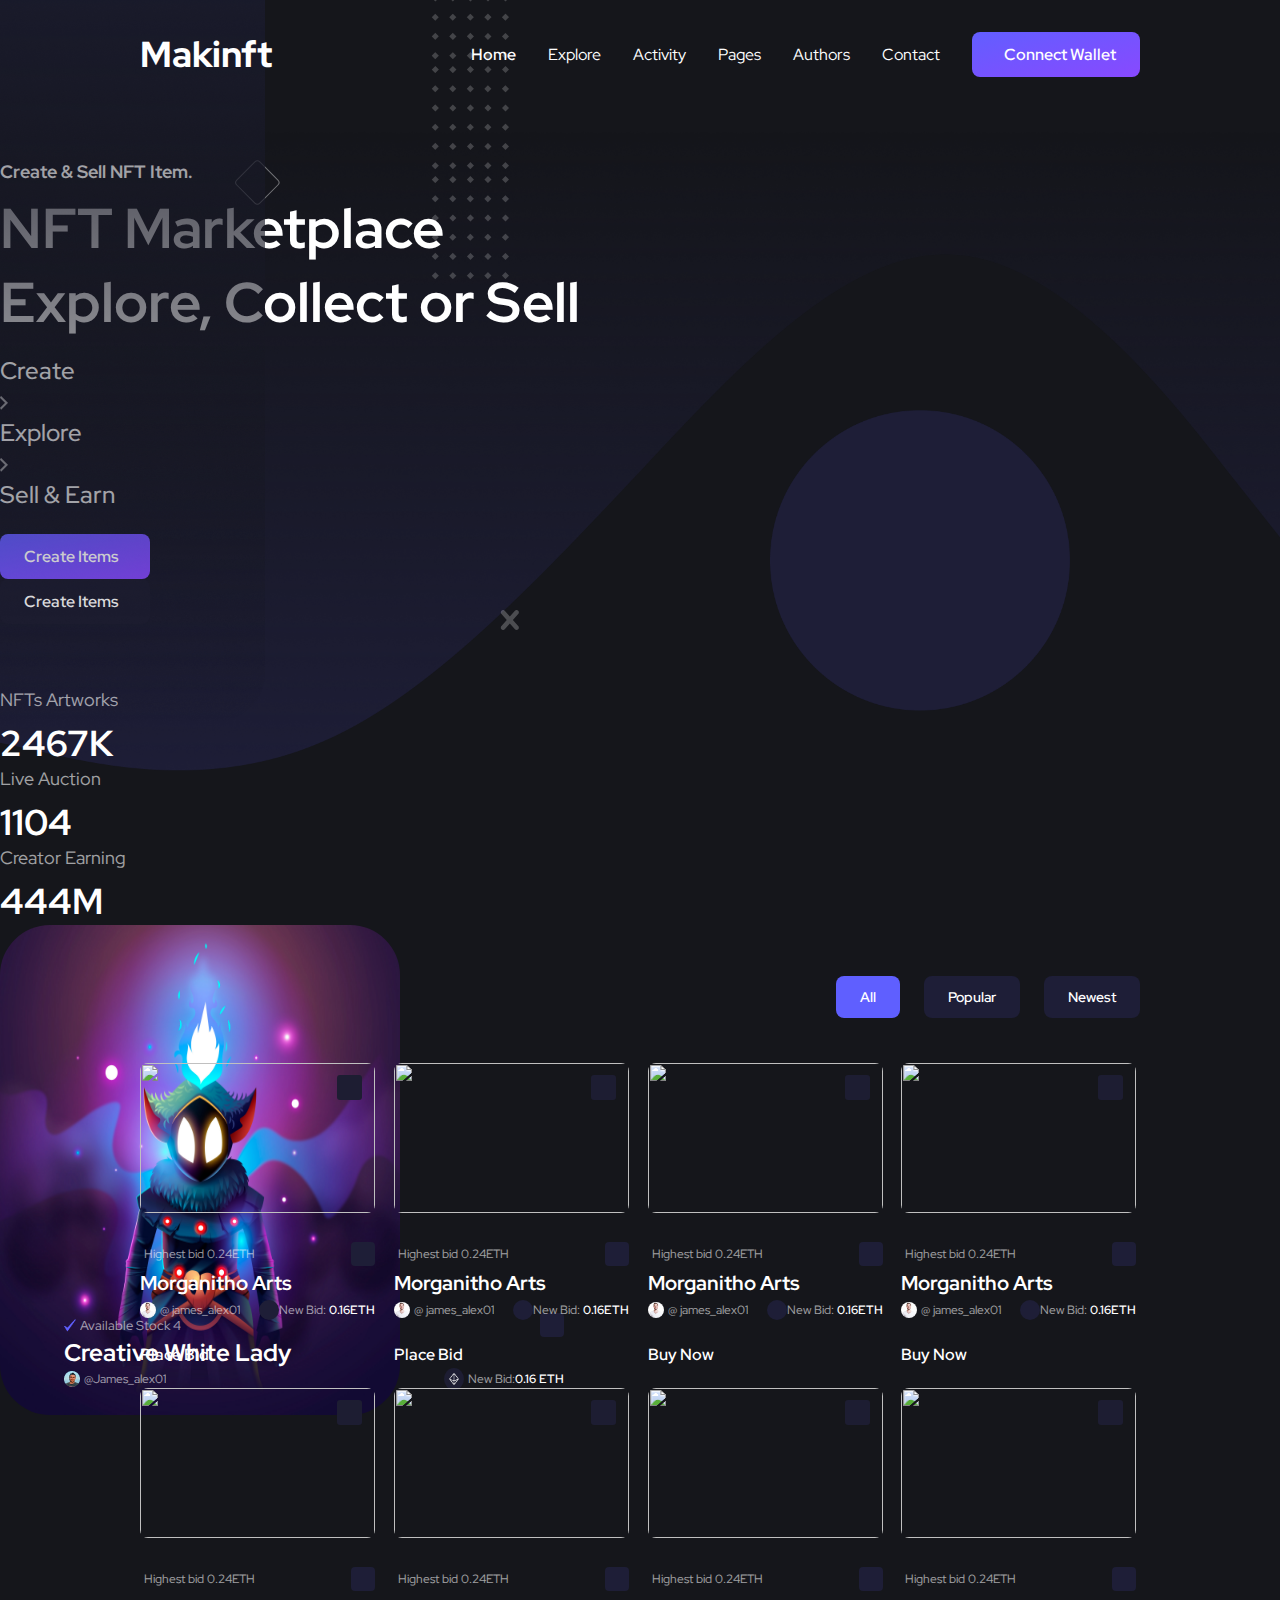
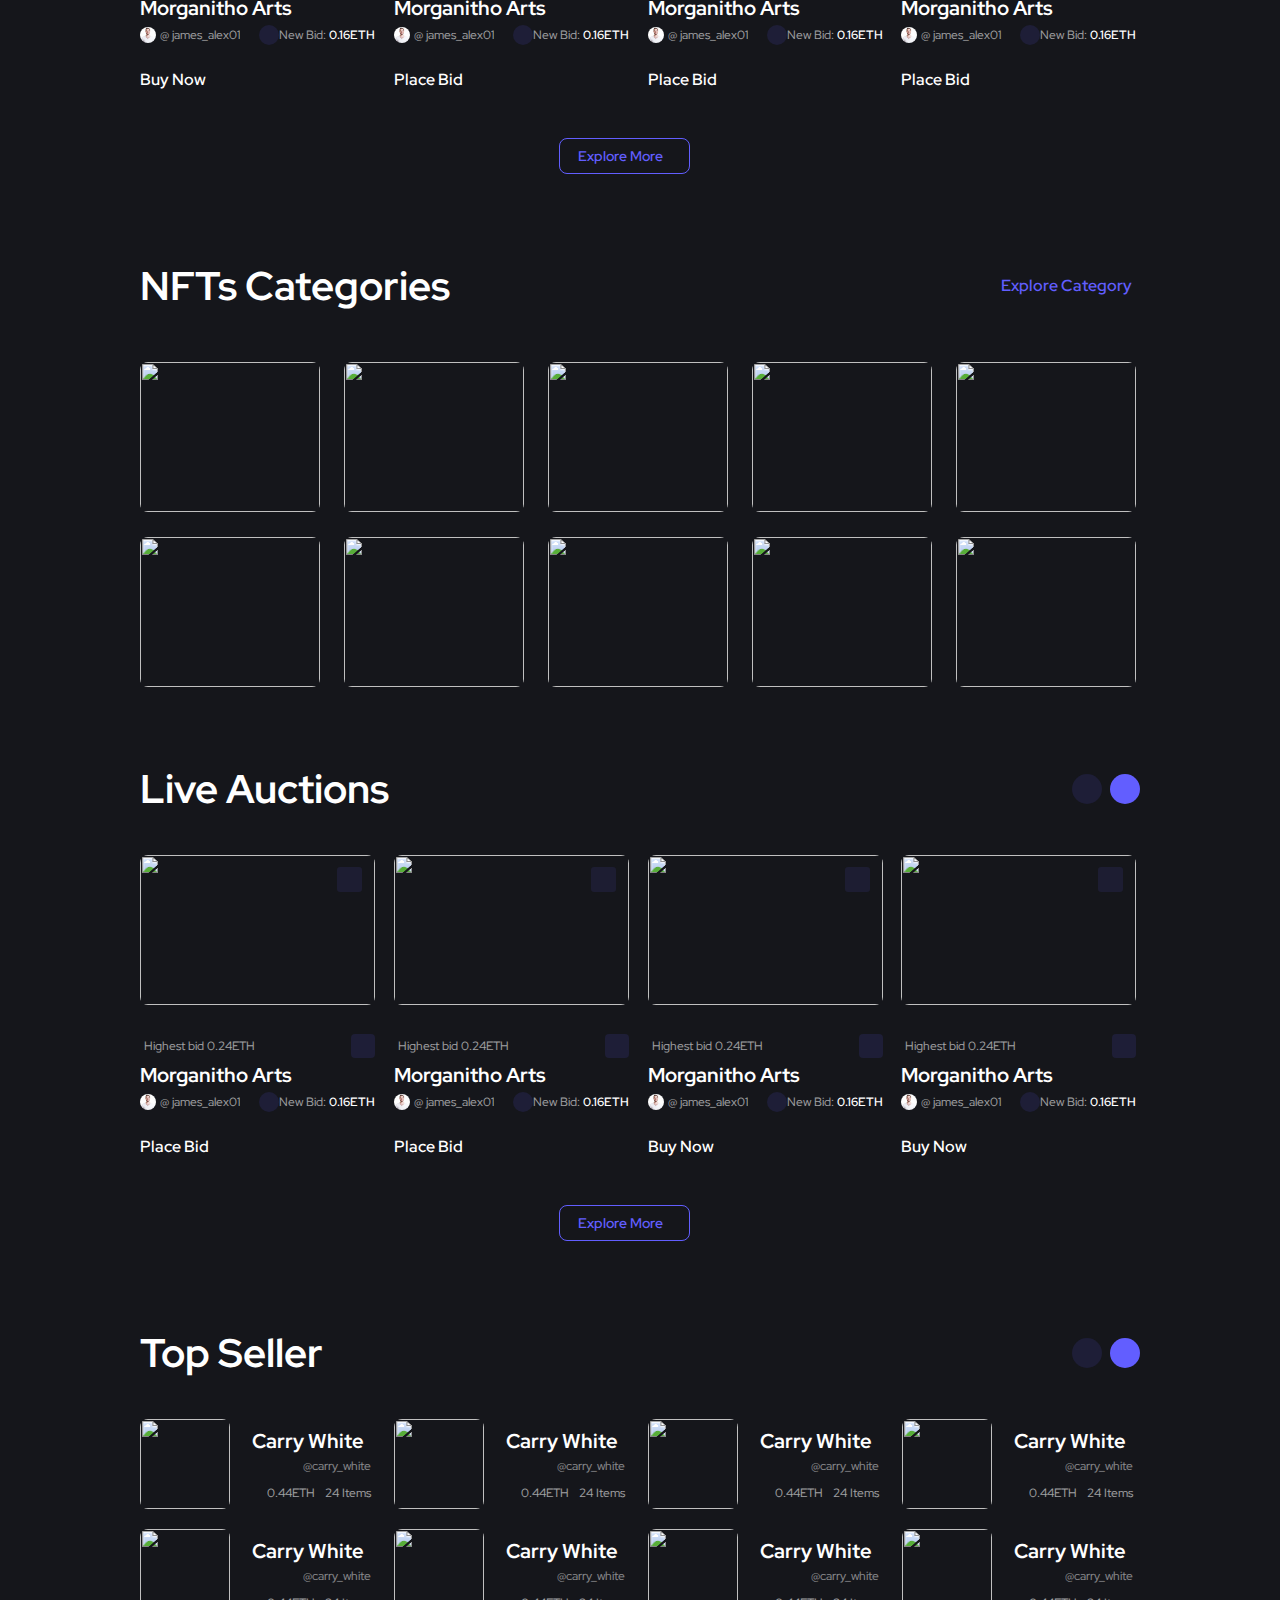
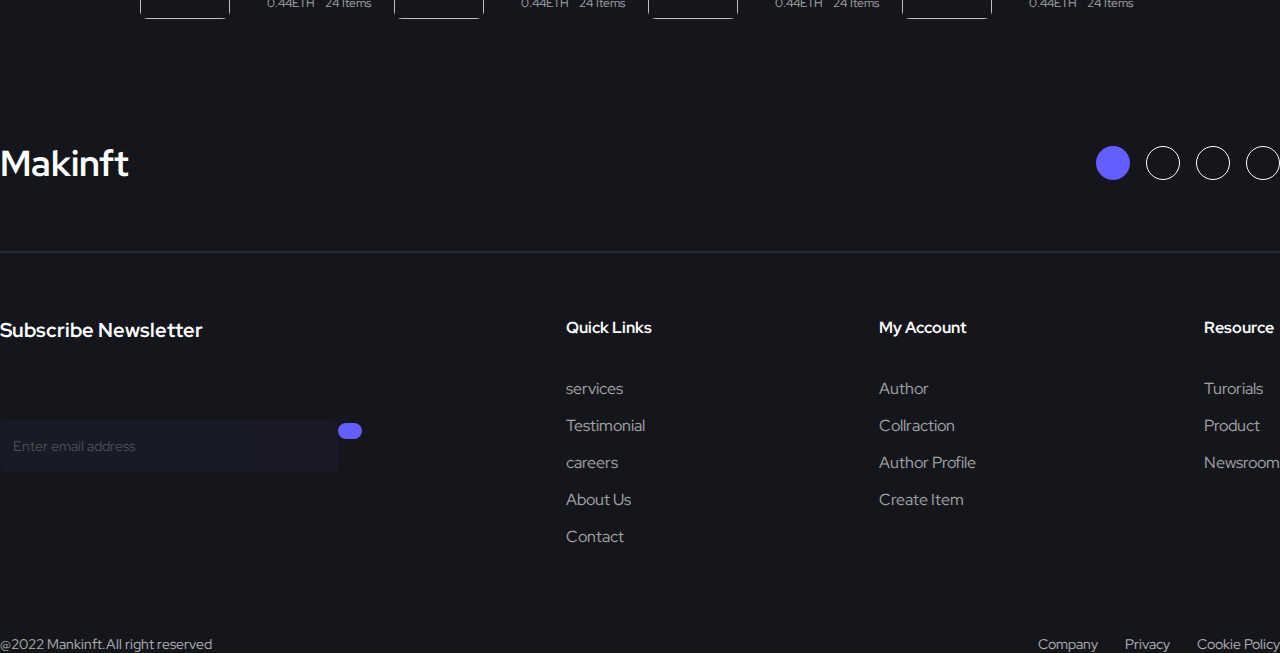
==== commit 3b79a319: "footer left" ====
--- a/index.html
+++ b/index.html
@@ -39,8 +39,7 @@
 
   <body style="background-color: #15161b">
     <!-- hero section start from here -->
-
-    <section id="hero-1">
+    <header id="hero-1">
       <!-- desktop nav -->
       <nav class="nav-row">
         <h3 class="nav-title-row">Makinft</h3>
@@ -77,7 +76,7 @@
         </div>
       </nav>
       <!-- hero main content -->
-      <div
+      <section
         class="d-flex mx-auto justify-content-between align-items-center hero-main-content"
       >
         <img
@@ -119,7 +118,8 @@
           <h3 class="hero-subtile">Create & Sell NFT Item.</h3>
           <h1 class="hero-title">
             NFT Marketplace <br />
-            Explore, Collect <br /> or Sell
+            Explore, Collect <br />
+            or Sell
           </h1>
           <div class="hero-item d-flex align-items-center">
             <p>Create</p>
@@ -195,11 +195,1097 @@
             </div>
           </div>
         </div>
-      </div>
-    </section>
-
+      </section>
+    </header>
     <!-- hero section end here -->
 
+    <!-- main section start from here -->
+    <main>
+      <!-- Explore section start from here -->
+      <section class="explore-section">
+        <!-- explore section header -->
+        <div class="explore-header">
+          <h1 class="explore-title">Explore Items</h1>
+          <div class="explore-btn-group">
+            <button class="explore-btn-1">All</button>
+            <button class="explore-btn-2">Popular</button>
+            <button class="explore-btn-2">Newest</button>
+          </div>
+        </div>
+        <!-- explore section card -->
+        <div class="card-group-row">
+          <div class="card-row">
+            <img
+              class="card-image-row"
+              src="https://img.freepik.com/free-photo/futuristic-video-game-equipment-illuminated-nightclub-generative-ai_188544-32105.jpg?size=626&ext=jpg&uid=R107299610&ga=GA1.2.1162123414.1690627572&semt=ais"
+              alt=""
+            />
+            <div class="reminder-row">
+              <img src="/images/nav/watch.png" alt="" />
+              <small class="reminder-number">24</small>
+              <small class="reminder-alpha">d</small>
+              <div class="vl"></div>
+              <small class="reminder-number">04</small>
+              <small class="reminder-alpha">h</small>
+              <div class="vl"></div>
+              <small class="reminder-number">12</small>
+              <small class="reminder-alpha">m</small>
+              <div class="vl"></div>
+              <small class="reminder-number">02</small>
+              <small class="reminder-alpha-s">s</small>
+            </div>
+            <div class="three-dot">
+              <i class="fa-solid fa-ellipsis-vertical"></i>
+            </div>
+            <div class="card-top-row">
+              <div class="card-profile">
+                <img src="/images/nav/top-arrow.png" alt="" />
+                <p class="card-top-title">Highest bid 0.24ETH</p>
+              </div>
+              <div class="love-div">
+                <i class="fa-solid fa-heart"></i>
+              </div>
+            </div>
+            <h1 class="card-title-row">Morganitho Arts</h1>
+            <div class="card-profile-row">
+              <div class="card-profile-1">
+                <img
+                  src="images/home-1/explore-section/card_profile.png"
+                  alt=""
+                />
+                <p class="profile-name">@ james_alex01</p>
+              </div>
+              <div class="profile-2">
+                <div class="profile-2-div">
+                  <img src="/images/nav/new.png" alt="" />
+                </div>
+                <div class="new-bid">
+                  <p class="profile-name">New Bid:</p>
+                  <p class="new-bit-text">0.16ETH</p>
+                </div>
+              </div>
+            </div>
+            <h3 class="bottom-title-row">Place Bid</h3>
+          </div>
+          <div class="card-row">
+            <img
+              class="card-image-row"
+              src="https://img.freepik.com/free-photo/futuristic-video-game-equipment-illuminated-nightclub-generative-ai_188544-32105.jpg?size=626&ext=jpg&uid=R107299610&ga=GA1.2.1162123414.1690627572&semt=ais"
+              alt=""
+            />
+            <div class="reminder-row">
+              <img src="/images/nav/watch.png" alt="" />
+              <small class="reminder-number">24</small>
+              <small class="reminder-alpha">d</small>
+              <div class="vl"></div>
+              <small class="reminder-number">04</small>
+              <small class="reminder-alpha">h</small>
+              <div class="vl"></div>
+              <small class="reminder-number">12</small>
+              <small class="reminder-alpha">m</small>
+              <div class="vl"></div>
+              <small class="reminder-number">02</small>
+              <small class="reminder-alpha-s">s</small>
+            </div>
+            <div class="three-dot">
+              <i class="fa-solid fa-ellipsis-vertical"></i>
+            </div>
+            <div class="card-top-row">
+              <div class="card-profile">
+                <img src="/images/nav/top-arrow.png" alt="" />
+                <p class="card-top-title">Highest bid 0.24ETH</p>
+              </div>
+              <div class="love-div">
+                <i class="fa-solid fa-heart"></i>
+              </div>
+            </div>
+            <h1 class="card-title-row">Morganitho Arts</h1>
+            <div class="card-profile-row">
+              <div class="card-profile-1">
+                <img
+                  src="images/home-1/explore-section/card_profile.png"
+                  alt=""
+                />
+                <p class="profile-name">@ james_alex01</p>
+              </div>
+              <div class="profile-2">
+                <div class="profile-2-div">
+                  <img src="/images/nav/new.png" alt="" />
+                </div>
+                <div class="new-bid">
+                  <p class="profile-name">New Bid:</p>
+                  <p class="new-bit-text">0.16ETH</p>
+                </div>
+              </div>
+            </div>
+            <h3 class="bottom-title-row">Place Bid</h3>
+          </div>
+          <div class="card-row">
+            <img
+              class="card-image-row"
+              src="https://img.freepik.com/free-photo/futuristic-video-game-equipment-illuminated-nightclub-generative-ai_188544-32105.jpg?size=626&ext=jpg&uid=R107299610&ga=GA1.2.1162123414.1690627572&semt=ais"
+              alt=""
+            />
+            <div class="reminder-row">
+              <img src="/images/nav/watch.png" alt="" />
+              <small class="reminder-number">24</small>
+              <small class="reminder-alpha">d</small>
+              <div class="vl"></div>
+              <small class="reminder-number">04</small>
+              <small class="reminder-alpha">h</small>
+              <div class="vl"></div>
+              <small class="reminder-number">12</small>
+              <small class="reminder-alpha">m</small>
+              <div class="vl"></div>
+              <small class="reminder-number">02</small>
+              <small class="reminder-alpha-s">s</small>
+            </div>
+            <div class="three-dot">
+              <i class="fa-solid fa-ellipsis-vertical"></i>
+            </div>
+            <div class="card-top-row">
+              <div class="card-profile">
+                <img src="/images/nav/top-arrow.png" alt="" />
+                <p class="card-top-title">Highest bid 0.24ETH</p>
+              </div>
+              <div class="love-div">
+                <i class="fa-solid fa-heart"></i>
+              </div>
+            </div>
+            <h1 class="card-title-row">Morganitho Arts</h1>
+            <div class="card-profile-row">
+              <div class="card-profile-1">
+                <img
+                  src="images/home-1/explore-section/card_profile.png"
+                  alt=""
+                />
+                <p class="profile-name">@ james_alex01</p>
+              </div>
+              <div class="profile-2">
+                <div class="profile-2-div">
+                  <img src="/images/nav/new.png" alt="" />
+                </div>
+                <div class="new-bid">
+                  <p class="profile-name">New Bid:</p>
+                  <p class="new-bit-text">0.16ETH</p>
+                </div>
+              </div>
+            </div>
+            <h3 class="bottom-title-row">Buy Now</h3>
+          </div>
+          <div class="card-row">
+            <img
+              class="card-image-row"
+              src="https://img.freepik.com/free-photo/futuristic-video-game-equipment-illuminated-nightclub-generative-ai_188544-32105.jpg?size=626&ext=jpg&uid=R107299610&ga=GA1.2.1162123414.1690627572&semt=ais"
+              alt=""
+            />
+            <div class="reminder-row">
+              <img src="/images/nav/watch.png" alt="" />
+              <small class="reminder-number">24</small>
+              <small class="reminder-alpha">d</small>
+              <div class="vl"></div>
+              <small class="reminder-number">04</small>
+              <small class="reminder-alpha">h</small>
+              <div class="vl"></div>
+              <small class="reminder-number">12</small>
+              <small class="reminder-alpha">m</small>
+              <div class="vl"></div>
+              <small class="reminder-number">02</small>
+              <small class="reminder-alpha-s">s</small>
+            </div>
+            <div class="three-dot">
+              <i class="fa-solid fa-ellipsis-vertical"></i>
+            </div>
+            <div class="card-top-row">
+              <div class="card-profile">
+                <img src="/images/nav/top-arrow.png" alt="" />
+                <p class="card-top-title">Highest bid 0.24ETH</p>
+              </div>
+              <div class="love-div">
+                <i class="fa-solid fa-heart"></i>
+              </div>
+            </div>
+            <h1 class="card-title-row">Morganitho Arts</h1>
+            <div class="card-profile-row">
+              <div class="card-profile-1">
+                <img
+                  src="images/home-1/explore-section/card_profile.png"
+                  alt=""
+                />
+                <p class="profile-name">@ james_alex01</p>
+              </div>
+              <div class="profile-2">
+                <div class="profile-2-div">
+                  <img src="/images/nav/new.png" alt="" />
+                </div>
+                <div class="new-bid">
+                  <p class="profile-name">New Bid:</p>
+                  <p class="new-bit-text">0.16ETH</p>
+                </div>
+              </div>
+            </div>
+            <h3 class="bottom-title-row">Buy Now</h3>
+          </div>
+          <div class="card-row">
+            <img
+              class="card-image-row"
+              src="https://img.freepik.com/free-photo/futuristic-video-game-equipment-illuminated-nightclub-generative-ai_188544-32105.jpg?size=626&ext=jpg&uid=R107299610&ga=GA1.2.1162123414.1690627572&semt=ais"
+              alt=""
+            />
+            <div class="reminder-row">
+              <img src="/images/nav/watch.png" alt="" />
+              <small class="reminder-number">24</small>
+              <small class="reminder-alpha">d</small>
+              <div class="vl"></div>
+              <small class="reminder-number">04</small>
+              <small class="reminder-alpha">h</small>
+              <div class="vl"></div>
+              <small class="reminder-number">12</small>
+              <small class="reminder-alpha">m</small>
+              <div class="vl"></div>
+              <small class="reminder-number">02</small>
+              <small class="reminder-alpha-s">s</small>
+            </div>
+            <div class="three-dot">
+              <i class="fa-solid fa-ellipsis-vertical"></i>
+            </div>
+            <div class="card-top-row">
+              <div class="card-profile">
+                <img src="/images/nav/top-arrow.png" alt="" />
+                <p class="card-top-title">Highest bid 0.24ETH</p>
+              </div>
+              <div class="love-div">
+                <i class="fa-solid fa-heart"></i>
+              </div>
+            </div>
+            <h1 class="card-title-row">Morganitho Arts</h1>
+            <div class="card-profile-row">
+              <div class="card-profile-1">
+                <img
+                  src="images/home-1/explore-section/card_profile.png"
+                  alt=""
+                />
+                <p class="profile-name">@ james_alex01</p>
+              </div>
+              <div class="profile-2">
+                <div class="profile-2-div">
+                  <img src="/images/nav/new.png" alt="" />
+                </div>
+                <div class="new-bid">
+                  <p class="profile-name">New Bid:</p>
+                  <p class="new-bit-text">0.16ETH</p>
+                </div>
+              </div>
+            </div>
+            <h3 class="bottom-title-row">Buy Now</h3>
+          </div>
+          <div class="card-row">
+            <img
+              class="card-image-row"
+              src="https://img.freepik.com/free-photo/futuristic-video-game-equipment-illuminated-nightclub-generative-ai_188544-32105.jpg?size=626&ext=jpg&uid=R107299610&ga=GA1.2.1162123414.1690627572&semt=ais"
+              alt=""
+            />
+            <div class="reminder-row">
+              <img src="/images/nav/watch.png" alt="" />
+              <small class="reminder-number">24</small>
+              <small class="reminder-alpha">d</small>
+              <div class="vl"></div>
+              <small class="reminder-number">04</small>
+              <small class="reminder-alpha">h</small>
+              <div class="vl"></div>
+              <small class="reminder-number">12</small>
+              <small class="reminder-alpha">m</small>
+              <div class="vl"></div>
+              <small class="reminder-number">02</small>
+              <small class="reminder-alpha-s">s</small>
+            </div>
+            <div class="three-dot">
+              <i class="fa-solid fa-ellipsis-vertical"></i>
+            </div>
+            <div class="card-top-row">
+              <div class="card-profile">
+                <img src="/images/nav/top-arrow.png" alt="" />
+                <p class="card-top-title">Highest bid 0.24ETH</p>
+              </div>
+              <div class="love-div">
+                <i class="fa-solid fa-heart"></i>
+              </div>
+            </div>
+            <h1 class="card-title-row">Morganitho Arts</h1>
+            <div class="card-profile-row">
+              <div class="card-profile-1">
+                <img
+                  src="images/home-1/explore-section/card_profile.png"
+                  alt=""
+                />
+                <p class="profile-name">@ james_alex01</p>
+              </div>
+              <div class="profile-2">
+                <div class="profile-2-div">
+                  <img src="/images/nav/new.png" alt="" />
+                </div>
+                <div class="new-bid">
+                  <p class="profile-name">New Bid:</p>
+                  <p class="new-bit-text">0.16ETH</p>
+                </div>
+              </div>
+            </div>
+            <h3 class="bottom-title-row">Place Bid</h3>
+          </div>
+          <div class="card-row">
+            <img
+              class="card-image-row"
+              src="https://img.freepik.com/free-photo/futuristic-video-game-equipment-illuminated-nightclub-generative-ai_188544-32105.jpg?size=626&ext=jpg&uid=R107299610&ga=GA1.2.1162123414.1690627572&semt=ais"
+              alt=""
+            />
+            <div class="reminder-row">
+              <img src="/images/nav/watch.png" alt="" />
+              <small class="reminder-number">24</small>
+              <small class="reminder-alpha">d</small>
+              <div class="vl"></div>
+              <small class="reminder-number">04</small>
+              <small class="reminder-alpha">h</small>
+              <div class="vl"></div>
+              <small class="reminder-number">12</small>
+              <small class="reminder-alpha">m</small>
+              <div class="vl"></div>
+              <small class="reminder-number">02</small>
+              <small class="reminder-alpha-s">s</small>
+            </div>
+            <div class="three-dot">
+              <i class="fa-solid fa-ellipsis-vertical"></i>
+            </div>
+            <div class="card-top-row">
+              <div class="card-profile">
+                <img src="/images/nav/top-arrow.png" alt="" />
+                <p class="card-top-title">Highest bid 0.24ETH</p>
+              </div>
+              <div class="love-div">
+                <i class="fa-solid fa-heart"></i>
+              </div>
+            </div>
+            <h1 class="card-title-row">Morganitho Arts</h1>
+            <div class="card-profile-row">
+              <div class="card-profile-1">
+                <img
+                  src="images/home-1/explore-section/card_profile.png"
+                  alt=""
+                />
+                <p class="profile-name">@ james_alex01</p>
+              </div>
+              <div class="profile-2">
+                <div class="profile-2-div">
+                  <img src="/images/nav/new.png" alt="" />
+                </div>
+                <div class="new-bid">
+                  <p class="profile-name">New Bid:</p>
+                  <p class="new-bit-text">0.16ETH</p>
+                </div>
+              </div>
+            </div>
+            <h3 class="bottom-title-row">Place Bid</h3>
+          </div>
+          <div class="card-row">
+            <img
+              class="card-image-row"
+              src="https://img.freepik.com/free-photo/futuristic-video-game-equipment-illuminated-nightclub-generative-ai_188544-32105.jpg?size=626&ext=jpg&uid=R107299610&ga=GA1.2.1162123414.1690627572&semt=ais"
+              alt=""
+            />
+            <div class="reminder-row">
+              <img src="/images/nav/watch.png" alt="" />
+              <small class="reminder-number">24</small>
+              <small class="reminder-alpha">d</small>
+              <div class="vl"></div>
+              <small class="reminder-number">04</small>
+              <small class="reminder-alpha">h</small>
+              <div class="vl"></div>
+              <small class="reminder-number">12</small>
+              <small class="reminder-alpha">m</small>
+              <div class="vl"></div>
+              <small class="reminder-number">02</small>
+              <small class="reminder-alpha-s">s</small>
+            </div>
+            <div class="three-dot">
+              <i class="fa-solid fa-ellipsis-vertical"></i>
+            </div>
+            <div class="card-top-row">
+              <div class="card-profile">
+                <img src="/images/nav/top-arrow.png" alt="" />
+                <p class="card-top-title">Highest bid 0.24ETH</p>
+              </div>
+              <div class="love-div">
+                <i class="fa-solid fa-heart"></i>
+              </div>
+            </div>
+            <h1 class="card-title-row">Morganitho Arts</h1>
+            <div class="card-profile-row">
+              <div class="card-profile-1">
+                <img
+                  src="images/home-1/explore-section/card_profile.png"
+                  alt=""
+                />
+                <p class="profile-name">@ james_alex01</p>
+              </div>
+              <div class="profile-2">
+                <div class="profile-2-div">
+                  <img src="/images/nav/new.png" alt="" />
+                </div>
+                <div class="new-bid">
+                  <p class="profile-name">New Bid:</p>
+                  <p class="new-bit-text">0.16ETH</p>
+                </div>
+              </div>
+            </div>
+            <h3 class="bottom-title-row">Place Bid</h3>
+          </div>
+        </div>
+        <div class="explore-btn-container">
+          <button class="explore-btn">
+            Explore More <img src="/images/nav/right-arrow.png" alt="" />
+          </button>
+        </div>
+      </section>
+      <!-- Explore section end here -->
+
+      <!-- NFTs Categories section start from here-->
+      <section class="categories">
+        <div class="categories-header">
+          <h1 class="categories-title">NFTs Categories</h1>
+          <button class="categories-btn">
+            Explore Category <img src="/images/nav/right-arrow.png" alt="" />
+          </button>
+        </div>
+        <div class="categories-card-group">
+          <div class="categories-card">
+            <img
+              class="categories-card-image"
+              src="https://img.freepik.com/free-vector/young-person-playing-with-computer_52683-19085.jpg?size=626&ext=jpg&uid=R107299610&ga=GA1.2.1162123414.1690627572&semt=ais"
+              alt=""
+            />
+            <div class="categories-effect">
+              <h2 class="categories-effect-title">Creative Arts</h2>
+              <p class="categories-effect-description">Items: 90</p>
+            </div>
+          </div>
+          <div class="categories-card">
+            <img
+              class="categories-card-image"
+              src="https://img.freepik.com/free-psd/3d-illustration-children-s-toy-gaming-controller_23-2149345301.jpg?size=626&ext=jpg&uid=R107299610&ga=GA1.1.1162123414.1690627572&semt=sph"
+              alt=""
+            />
+            <div class="categories-effect">
+              <h2 class="categories-effect-title">Creative Arts</h2>
+              <p class="categories-effect-description">Items: 90</p>
+            </div>
+          </div>
+          <div class="categories-card">
+            <img
+              class="categories-card-image"
+              src="https://img.freepik.com/free-vector/young-person-playing-with-computer_52683-19085.jpg?size=626&ext=jpg&uid=R107299610&ga=GA1.2.1162123414.1690627572&semt=ais"
+              alt=""
+            />
+            <div class="categories-effect">
+              <h2 class="categories-effect-title">Creative Arts</h2>
+              <p class="categories-effect-description">Items: 90</p>
+            </div>
+          </div>
+          <div class="categories-card">
+            <img
+              class="categories-card-image"
+              src="https://img.freepik.com/free-psd/3d-illustration-children-s-toy-gaming-controller_23-2149345301.jpg?size=626&ext=jpg&uid=R107299610&ga=GA1.1.1162123414.1690627572&semt=sph"
+              alt=""
+            />
+            <div class="categories-effect">
+              <h2 class="categories-effect-title">Creative Arts</h2>
+              <p class="categories-effect-description">Items: 90</p>
+            </div>
+          </div>
+          <div class="categories-card">
+            <img
+              class="categories-card-image"
+              src="https://img.freepik.com/free-vector/young-person-playing-with-computer_52683-19085.jpg?size=626&ext=jpg&uid=R107299610&ga=GA1.2.1162123414.1690627572&semt=ais"
+              alt=""
+            />
+            <div class="categories-effect">
+              <h2 class="categories-effect-title">Creative Arts</h2>
+              <p class="categories-effect-description">Items: 90</p>
+            </div>
+          </div>
+          <div class="categories-card">
+            <img
+              class="categories-card-image"
+              src="https://img.freepik.com/free-psd/3d-illustration-children-s-toy-gaming-controller_23-2149345301.jpg?size=626&ext=jpg&uid=R107299610&ga=GA1.1.1162123414.1690627572&semt=sph"
+              alt=""
+            />
+            <div class="categories-effect">
+              <h2 class="categories-effect-title">Creative Arts</h2>
+              <p class="categories-effect-description">Items: 90</p>
+            </div>
+          </div>
+          <div class="categories-card">
+            <img
+              class="categories-card-image"
+              src="https://img.freepik.com/free-vector/young-person-playing-with-computer_52683-19085.jpg?size=626&ext=jpg&uid=R107299610&ga=GA1.2.1162123414.1690627572&semt=ais"
+              alt=""
+            />
+            <div class="categories-effect">
+              <h2 class="categories-effect-title">Creative Arts</h2>
+              <p class="categories-effect-description">Items: 90</p>
+            </div>
+          </div>
+          <div class="categories-card">
+            <img
+              class="categories-card-image"
+              src="https://img.freepik.com/free-psd/3d-illustration-children-s-toy-gaming-controller_23-2149345301.jpg?size=626&ext=jpg&uid=R107299610&ga=GA1.1.1162123414.1690627572&semt=sph"
+              alt=""
+            />
+            <div class="categories-effect">
+              <h2 class="categories-effect-title">Creative Arts</h2>
+              <p class="categories-effect-description">Items: 90</p>
+            </div>
+          </div>
+          <div class="categories-card">
+            <img
+              class="categories-card-image"
+              src="https://img.freepik.com/free-vector/young-person-playing-with-computer_52683-19085.jpg?size=626&ext=jpg&uid=R107299610&ga=GA1.2.1162123414.1690627572&semt=ais"
+              alt=""
+            />
+            <div class="categories-effect">
+              <h2 class="categories-effect-title">Creative Arts</h2>
+              <p class="categories-effect-description">Items: 90</p>
+            </div>
+          </div>
+          <div class="categories-card">
+            <img
+              class="categories-card-image"
+              src="https://img.freepik.com/free-psd/3d-illustration-children-s-toy-gaming-controller_23-2149345301.jpg?size=626&ext=jpg&uid=R107299610&ga=GA1.1.1162123414.1690627572&semt=sph"
+              alt=""
+            />
+            <div class="categories-effect">
+              <h2 class="categories-effect-title">Creative Arts</h2>
+              <p class="categories-effect-description">Items: 90</p>
+            </div>
+          </div>
+        </div>
+      </section>
+      <!-- NFTs Categories section end here -->
+
+      <!-- Live Auctions section start from here -->
+      <section class="live-container">
+        <div class="live-header">
+          <h1 class="live-title">Live Auctions</h1>
+          <div class="live-btn-group">
+            <div class="live-btn-container-1">
+              <i class="fa-solid fa-arrow-left"></i>
+            </div>
+            <div class="live-btn-container-2">
+              <i class="fa-solid fa-arrow-right"></i>
+            </div>
+          </div>
+        </div>
+        <div class="card-group-row">
+          <div class="card-row">
+            <img
+              class="card-image-row"
+              src="https://img.freepik.com/free-photo/futuristic-video-game-equipment-illuminated-nightclub-generative-ai_188544-32105.jpg?size=626&ext=jpg&uid=R107299610&ga=GA1.2.1162123414.1690627572&semt=ais"
+              alt=""
+            />
+            <div class="reminder-row">
+              <img src="/images/nav/watch.png" alt="" />
+              <small class="reminder-number">24</small>
+              <small class="reminder-alpha">d</small>
+              <div class="vl"></div>
+              <small class="reminder-number">04</small>
+              <small class="reminder-alpha">h</small>
+              <div class="vl"></div>
+              <small class="reminder-number">12</small>
+              <small class="reminder-alpha">m</small>
+              <div class="vl"></div>
+              <small class="reminder-number">02</small>
+              <small class="reminder-alpha-s">s</small>
+            </div>
+            <div class="three-dot">
+              <i class="fa-solid fa-ellipsis-vertical"></i>
+            </div>
+            <div class="card-top-row">
+              <div class="card-profile">
+                <img src="/images/nav/top-arrow.png" alt="" />
+                <p class="card-top-title">Highest bid 0.24ETH</p>
+              </div>
+              <div class="love-div">
+                <i class="fa-solid fa-heart"></i>
+              </div>
+            </div>
+            <h1 class="card-title-row">Morganitho Arts</h1>
+            <div class="card-profile-row">
+              <div class="card-profile-1">
+                <img
+                  src="images/home-1/explore-section/card_profile.png"
+                  alt=""
+                />
+                <p class="profile-name">@ james_alex01</p>
+              </div>
+              <div class="profile-2">
+                <div class="profile-2-div">
+                  <img src="/images/nav/new.png" alt="" />
+                </div>
+                <div class="new-bid">
+                  <p class="profile-name">New Bid:</p>
+                  <p class="new-bit-text">0.16ETH</p>
+                </div>
+              </div>
+            </div>
+            <h3 class="bottom-title-row">Place Bid</h3>
+          </div>
+          <div class="card-row">
+            <img
+              class="card-image-row"
+              src="https://img.freepik.com/free-photo/futuristic-video-game-equipment-illuminated-nightclub-generative-ai_188544-32105.jpg?size=626&ext=jpg&uid=R107299610&ga=GA1.2.1162123414.1690627572&semt=ais"
+              alt=""
+            />
+            <div class="reminder-row">
+              <img src="/images/nav/watch.png" alt="" />
+              <small class="reminder-number">24</small>
+              <small class="reminder-alpha">d</small>
+              <div class="vl"></div>
+              <small class="reminder-number">04</small>
+              <small class="reminder-alpha">h</small>
+              <div class="vl"></div>
+              <small class="reminder-number">12</small>
+              <small class="reminder-alpha">m</small>
+              <div class="vl"></div>
+              <small class="reminder-number">02</small>
+              <small class="reminder-alpha-s">s</small>
+            </div>
+            <div class="three-dot">
+              <i class="fa-solid fa-ellipsis-vertical"></i>
+            </div>
+            <div class="card-top-row">
+              <div class="card-profile">
+                <img src="/images/nav/top-arrow.png" alt="" />
+                <p class="card-top-title">Highest bid 0.24ETH</p>
+              </div>
+              <div class="love-div">
+                <i class="fa-solid fa-heart"></i>
+              </div>
+            </div>
+            <h1 class="card-title-row">Morganitho Arts</h1>
+            <div class="card-profile-row">
+              <div class="card-profile-1">
+                <img
+                  src="images/home-1/explore-section/card_profile.png"
+                  alt=""
+                />
+                <p class="profile-name">@ james_alex01</p>
+              </div>
+              <div class="profile-2">
+                <div class="profile-2-div">
+                  <img src="/images/nav/new.png" alt="" />
+                </div>
+                <div class="new-bid">
+                  <p class="profile-name">New Bid:</p>
+                  <p class="new-bit-text">0.16ETH</p>
+                </div>
+              </div>
+            </div>
+            <h3 class="bottom-title-row">Place Bid</h3>
+          </div>
+          <div class="card-row">
+            <img
+              class="card-image-row"
+              src="https://img.freepik.com/free-photo/futuristic-video-game-equipment-illuminated-nightclub-generative-ai_188544-32105.jpg?size=626&ext=jpg&uid=R107299610&ga=GA1.2.1162123414.1690627572&semt=ais"
+              alt=""
+            />
+            <div class="reminder-row">
+              <img src="/images/nav/watch.png" alt="" />
+              <small class="reminder-number">24</small>
+              <small class="reminder-alpha">d</small>
+              <div class="vl"></div>
+              <small class="reminder-number">04</small>
+              <small class="reminder-alpha">h</small>
+              <div class="vl"></div>
+              <small class="reminder-number">12</small>
+              <small class="reminder-alpha">m</small>
+              <div class="vl"></div>
+              <small class="reminder-number">02</small>
+              <small class="reminder-alpha-s">s</small>
+            </div>
+            <div class="three-dot">
+              <i class="fa-solid fa-ellipsis-vertical"></i>
+            </div>
+            <div class="card-top-row">
+              <div class="card-profile">
+                <img src="/images/nav/top-arrow.png" alt="" />
+                <p class="card-top-title">Highest bid 0.24ETH</p>
+              </div>
+              <div class="love-div">
+                <i class="fa-solid fa-heart"></i>
+              </div>
+            </div>
+            <h1 class="card-title-row">Morganitho Arts</h1>
+            <div class="card-profile-row">
+              <div class="card-profile-1">
+                <img
+                  src="images/home-1/explore-section/card_profile.png"
+                  alt=""
+                />
+                <p class="profile-name">@ james_alex01</p>
+              </div>
+              <div class="profile-2">
+                <div class="profile-2-div">
+                  <img src="/images/nav/new.png" alt="" />
+                </div>
+                <div class="new-bid">
+                  <p class="profile-name">New Bid:</p>
+                  <p class="new-bit-text">0.16ETH</p>
+                </div>
+              </div>
+            </div>
+            <h3 class="bottom-title-row">Buy Now</h3>
+          </div>
+          <div class="card-row">
+            <img
+              class="card-image-row"
+              src="https://img.freepik.com/free-photo/futuristic-video-game-equipment-illuminated-nightclub-generative-ai_188544-32105.jpg?size=626&ext=jpg&uid=R107299610&ga=GA1.2.1162123414.1690627572&semt=ais"
+              alt=""
+            />
+            <div class="reminder-row">
+              <img src="/images/nav/watch.png" alt="" />
+              <small class="reminder-number">24</small>
+              <small class="reminder-alpha">d</small>
+              <div class="vl"></div>
+              <small class="reminder-number">04</small>
+              <small class="reminder-alpha">h</small>
+              <div class="vl"></div>
+              <small class="reminder-number">12</small>
+              <small class="reminder-alpha">m</small>
+              <div class="vl"></div>
+              <small class="reminder-number">02</small>
+              <small class="reminder-alpha-s">s</small>
+            </div>
+            <div class="three-dot">
+              <i class="fa-solid fa-ellipsis-vertical"></i>
+            </div>
+            <div class="card-top-row">
+              <div class="card-profile">
+                <img src="/images/nav/top-arrow.png" alt="" />
+                <p class="card-top-title">Highest bid 0.24ETH</p>
+              </div>
+              <div class="love-div">
+                <i class="fa-solid fa-heart"></i>
+              </div>
+            </div>
+            <h1 class="card-title-row">Morganitho Arts</h1>
+            <div class="card-profile-row">
+              <div class="card-profile-1">
+                <img
+                  src="images/home-1/explore-section/card_profile.png"
+                  alt=""
+                />
+                <p class="profile-name">@ james_alex01</p>
+              </div>
+              <div class="profile-2">
+                <div class="profile-2-div">
+                  <img src="/images/nav/new.png" alt="" />
+                </div>
+                <div class="new-bid">
+                  <p class="profile-name">New Bid:</p>
+                  <p class="new-bit-text">0.16ETH</p>
+                </div>
+              </div>
+            </div>
+            <h3 class="bottom-title-row">Buy Now</h3>
+          </div>
+        </div>
+        <div class="explore-btn-container">
+          <button class="explore-btn">
+            Explore More <img src="/images/nav/right-arrow.png" alt="" />
+          </button>
+        </div>
+      </section>
+      <!-- Live Auctions section end here -->
+
+      <!-- Top seller section start from here -->
+      <section class="top-seller">
+        <div class="live-header">
+          <h1 class="live-title">Top Seller</h1>
+          <div class="live-btn-group">
+            <div class="live-btn-container-1">
+              <i class="fa-solid fa-arrow-left"></i>
+            </div>
+            <div class="live-btn-container-2">
+              <i class="fa-solid fa-arrow-right"></i>
+            </div>
+          </div>
+        </div>
+        <div class="top-seller-card-group">
+          <div class="top-seller-card">
+            <img
+              class="top-seller-image"
+              src="https://img.freepik.com/free-vector/teen-boy-with-smile-face_1308-131594.jpg?size=626&ext=jpg&uid=R107299610&ga=GA1.2.1162123414.1690627572&semt=ais"
+              alt=""
+            />
+            <div class="top-seller-description">
+              <div class="top-seller-name-box">
+                <h1 class="top-seller-title">
+                  Carry White
+                  <img src="/images/nav/collection-correct.png" alt="" />
+                </h1>
+                <small class="top-seller-name">@carry_white</small>
+              </div>
+              <div class="top-seller-rating">
+                <img src="/images/nav/Group 1053.png" alt="" />
+                <p class="top-seller-rating-text">0.44ETH</p>
+                <img src="/images/nav/Group 1053.png" alt="" />
+                <p class="top-seller-rating-text">24 Items</p>
+              </div>
+            </div>
+          </div>
+          <div class="top-seller-card">
+            <img
+              class="top-seller-image"
+              src="https://img.freepik.com/free-vector/it-takes-two-tango-idiom_1308-17930.jpg?size=626&ext=jpg&uid=R107299610&ga=GA1.2.1162123414.1690627572&semt=ais"
+              alt=""
+            />
+            <div class="top-seller-description">
+              <div class="top-seller-name-box">
+                <h1 class="top-seller-title">
+                  Carry White
+                  <img src="/images/nav/collection-correct.png" alt="" />
+                </h1>
+                <small class="top-seller-name">@carry_white</small>
+              </div>
+              <div class="top-seller-rating">
+                <img src="/images/nav/Group 1053.png" alt="" />
+                <p class="top-seller-rating-text">0.44ETH</p>
+                <img src="/images/nav/Group 1053.png" alt="" />
+                <p class="top-seller-rating-text">24 Items</p>
+              </div>
+            </div>
+          </div>
+          <div class="top-seller-card">
+            <img
+              class="top-seller-image"
+              src="https://img.freepik.com/free-vector/teen-boy-with-smile-face_1308-131594.jpg?size=626&ext=jpg&uid=R107299610&ga=GA1.2.1162123414.1690627572&semt=ais"
+              alt=""
+            />
+            <div class="top-seller-description">
+              <div class="top-seller-name-box">
+                <h1 class="top-seller-title">
+                  Carry White
+                  <img src="/images/nav/collection-correct.png" alt="" />
+                </h1>
+                <small class="top-seller-name">@carry_white</small>
+              </div>
+              <div class="top-seller-rating">
+                <img src="/images/nav/Group 1053.png" alt="" />
+                <p class="top-seller-rating-text">0.44ETH</p>
+                <img src="/images/nav/Group 1053.png" alt="" />
+                <p class="top-seller-rating-text">24 Items</p>
+              </div>
+            </div>
+          </div>
+          <div class="top-seller-card">
+            <img
+              class="top-seller-image"
+              src="https://img.freepik.com/free-vector/it-takes-two-tango-idiom_1308-17930.jpg?size=626&ext=jpg&uid=R107299610&ga=GA1.2.1162123414.1690627572&semt=ais"
+              alt=""
+            />
+            <div class="top-seller-description">
+              <div class="top-seller-name-box">
+                <h1 class="top-seller-title">
+                  Carry White
+                  <img src="/images/nav/collection-correct.png" alt="" />
+                </h1>
+                <small class="top-seller-name">@carry_white</small>
+              </div>
+              <div class="top-seller-rating">
+                <img src="/images/nav/Group 1053.png" alt="" />
+                <p class="top-seller-rating-text">0.44ETH</p>
+                <img src="/images/nav/Group 1053.png" alt="" />
+                <p class="top-seller-rating-text">24 Items</p>
+              </div>
+            </div>
+          </div>
+          <div class="top-seller-card">
+            <img
+              class="top-seller-image"
+              src="https://img.freepik.com/free-vector/teen-boy-with-smile-face_1308-131594.jpg?size=626&ext=jpg&uid=R107299610&ga=GA1.2.1162123414.1690627572&semt=ais"
+              alt=""
+            />
+            <div class="top-seller-description">
+              <div class="top-seller-name-box">
+                <h1 class="top-seller-title">
+                  Carry White
+                  <img src="/images/nav/collection-correct.png" alt="" />
+                </h1>
+                <small class="top-seller-name">@carry_white</small>
+              </div>
+              <div class="top-seller-rating">
+                <img src="/images/nav/Group 1053.png" alt="" />
+                <p class="top-seller-rating-text">0.44ETH</p>
+                <img src="/images/nav/Group 1053.png" alt="" />
+                <p class="top-seller-rating-text">24 Items</p>
+              </div>
+            </div>
+          </div>
+          <div class="top-seller-card">
+            <img
+              class="top-seller-image"
+              src="https://img.freepik.com/free-vector/it-takes-two-tango-idiom_1308-17930.jpg?size=626&ext=jpg&uid=R107299610&ga=GA1.2.1162123414.1690627572&semt=ais"
+              alt=""
+            />
+            <div class="top-seller-description">
+              <div class="top-seller-name-box">
+                <h1 class="top-seller-title">
+                  Carry White
+                  <img src="/images/nav/collection-correct.png" alt="" />
+                </h1>
+                <small class="top-seller-name">@carry_white</small>
+              </div>
+              <div class="top-seller-rating">
+                <img src="/images/nav/Group 1053.png" alt="" />
+                <p class="top-seller-rating-text">0.44ETH</p>
+                <img src="/images/nav/Group 1053.png" alt="" />
+                <p class="top-seller-rating-text">24 Items</p>
+              </div>
+            </div>
+          </div>
+          <div class="top-seller-card">
+            <img
+              class="top-seller-image"
+              src="https://img.freepik.com/free-vector/teen-boy-with-smile-face_1308-131594.jpg?size=626&ext=jpg&uid=R107299610&ga=GA1.2.1162123414.1690627572&semt=ais"
+              alt=""
+            />
+            <div class="top-seller-description">
+              <div class="top-seller-name-box">
+                <h1 class="top-seller-title">
+                  Carry White
+                  <img src="/images/nav/collection-correct.png" alt="" />
+                </h1>
+                <small class="top-seller-name">@carry_white</small>
+              </div>
+              <div class="top-seller-rating">
+                <img src="/images/nav/Group 1053.png" alt="" />
+                <p class="top-seller-rating-text">0.44ETH</p>
+                <img src="/images/nav/Group 1053.png" alt="" />
+                <p class="top-seller-rating-text">24 Items</p>
+              </div>
+            </div>
+          </div>
+          <div class="top-seller-card">
+            <img
+              class="top-seller-image"
+              src="https://img.freepik.com/free-vector/it-takes-two-tango-idiom_1308-17930.jpg?size=626&ext=jpg&uid=R107299610&ga=GA1.2.1162123414.1690627572&semt=ais"
+              alt=""
+            />
+            <div class="top-seller-description">
+              <div class="top-seller-name-box">
+                <h1 class="top-seller-title">
+                  Carry White
+                  <img src="/images/nav/collection-correct.png" alt="" />
+                </h1>
+                <small class="top-seller-name">@carry_white</small>
+              </div>
+              <div class="top-seller-rating">
+                <img src="/images/nav/Group 1053.png" alt="" />
+                <p class="top-seller-rating-text">0.44ETH</p>
+                <img src="/images/nav/Group 1053.png" alt="" />
+                <p class="top-seller-rating-text">24 Items</p>
+              </div>
+            </div>
+          </div>
+        </div>
+      </section>
+      <!-- Top seller section end here -->
+    </main>
+    <!-- main section end here -->
+
+    <!-- footer 1 start from here  -->
+    <footer
+      class="footer-1"
+      style="
+        background-image: url(images/nav/footer-bg.png);
+        background-position: center;
+        background-repeat: no-repeat;
+        background-size: cover;
+        height: 100%;
+      "
+    >
+      <div class="footer-1-description">
+        <div class="footer-1-header">
+          <h1 class="footer-1-title">Makinft</h1>
+          <div class="footer-1-media">
+            <div class="media-image-container-linkedin">
+              <img src="/images/nav/in.png" alt="" />
+            </div>
+            <div class="media-image-container">
+              <img src="/images/nav/ins.png" alt="" />
+            </div>
+            <div class="media-image-container">
+              <img src="/images/nav/you.png" alt="" />
+            </div>
+            <div class="media-image-container">
+              <img src="/images/nav/f.png" alt="" />
+            </div>
+          </div>
+        </div>
+        <div class="footer-vertical"></div>
+        <div class="footer-address">
+          <div class="footer-input-style">
+            <h1 class="footer-title">Subscribe Newsletter</h1>
+            <div class="footer-1-input-flex">
+              <input
+                class="footer-input"
+                type="text"
+                name="Enter email address"
+                id=""
+                placeholder="Enter email address"
+              />
+              <button class="footer-btn">
+                <i class="fa-solid fa-arrow-right"></i>
+              </button>
+            </div>
+          </div>
+          <div>
+            <p class="footer-title-description">Quick Links</p>
+            <div class="footer-description-flex">
+              <p class="footer-address-description">services</p>
+              <p class="footer-address-description">Testimonial</p>
+              <p class="footer-address-description">careers</p>
+              <p class="footer-address-description">About Us</p>
+              <p class="footer-address-description">Contact</p>
+            </div>
+          </div>
+          <div>
+            <p class="footer-title-description">My Account</p>
+            <div class="footer-description-flex">
+              <p class="footer-address-description">Author</p>
+              <p class="footer-address-description">Collraction</p>
+              <p class="footer-address-description">Author Profile</p>
+              <p class="footer-address-description">Create Item</p>
+            </div>
+          </div>
+          <div>
+            <p class="footer-title-description">Resource</p>
+            <div class="footer-description-flex">
+              <p class="footer-address-description">Turorials</p>
+              <p class="footer-address-description">Product</p>
+              <p class="footer-address-description">Newsroom</p>
+            </div>
+          </div>
+        </div>
+        <div class="copyright">
+          <p>@2022 Mankinft.All right reserved</p>
+          <div class="copyright-policy">
+            <p>Company</p>
+            <p>Privacy</p>
+            <p>Cookie Policy</p>
+          </div>
+        </div>
+      </div>
+    </footer>
+    <!-- footer 1 end here  -->
     <!-- click js -->
     <script type="text/javascript" src="index.js"></script>
     <!-- this is bootstrap script file -->
--- a/style.css
+++ b/style.css
@@ -8,7 +8,7 @@
 /* hero section style start from here */
 .nav-row {
   padding-top: 30px;
-  max-width: 1298px;
+  max-width: 1320px;
   margin: auto;
   display: flex;
   align-items: center;
@@ -50,16 +50,17 @@
   font-weight: 600;
   font-size: 16px;
 }
-
 #hero-1 {
-  background-image: url(images/home-1/hero/bg.png);
+  background-image: url("images/home-1/hero/bg.png");
   background-repeat: no-repeat;
   background-size: cover;
+  background-position: center;
+  /* max-width: 100%; */
   height: 960px;
-  background-position: center;
+  /* height: 1300px; */
 }
 .hero-main-content {
-  max-width: 1298px;
+  max-width: 1320px;
 }
 .hero-description {
   z-index: 1;
@@ -267,12 +268,101 @@
 .mobile-nav-row {
   display: none;
 }
-.hero-title >:nth-child(2){
+.hero-title > :nth-child(2) {
   display: none;
 }
 /* nav style here */
 
 /* hero responsive here */
+
+/* for max 1545 px to min 1400px */
+@media only screen and (min-width: 1400px) and (max-width: 1545px) {
+  #hero-1 {
+    background-position: center;
+    background-size: contain;
+    height: 900px;
+  }
+  .nav-row {
+    max-width: 1200px;
+  }
+  .hero-main-content {
+    max-width: 1200px;
+    margin-top: 70px;
+  }
+  .hero-image {
+    width: 450px;
+    height: 530px;
+  }
+  .hero-1-position-1 {
+    top: -40px;
+  }
+
+  .hero-1-position-2 {
+    opacity: 60%;
+    top: 450px;
+    left: 500px;
+  }
+  .hero-1-position-3 {
+    width: 350px;
+    top: 270px;
+    left: 930px;
+  }
+  .hero-1-position-2 {
+    top: 520px;
+    left: 380px;
+  }
+  .hero-1-position-3 {
+    left: 920px;
+    top: 250px;
+  }
+  .hero-1-position-4 {
+    top: 370px;
+    left: -270px;
+    width: 250px;
+  }
+  .hero-1-position-5 {
+    width: 70px;
+    left: 770px;
+  }
+  .hero-1-position-6 {
+    left: 600px;
+    width: 30px;
+    opacity: 60%;
+  }
+  .hero-1-position-7 {
+    width: 280px;
+    left: -80px;
+  }
+}
+
+/* for max 1400 px to min 1201px */
+@media only screen and (min-width: 1201px) and (max-width: 1400px) {
+  #hero-1 {
+    background-position: center;
+    background-size: contain;
+    height: 900px;
+  }
+  .nav-row {
+    max-width: 1000px;
+  }
+  .hero-main-content {
+    max-width: 1000px;
+  }
+  .hero-image {
+    width: 400px;
+    height: 490px;
+  }
+  .hero-1-position-2 {
+    opacity: 60%;
+    top: 450px;
+    left: 500px;
+  }
+  .hero-1-position-3 {
+    width: 300px;
+    top: 250px;
+    left: 770px;
+  }
+}
 /* for big tab and laptops*/
 @media only screen and (max-width: 1200px) and (min-width: 1025px) {
   #hero-1 {
@@ -392,8 +482,6 @@
     font-size: 17px;
     margin-bottom: 0;
   }
-  .hero-profile-1 {
-  }
   .profile-1-image {
     width: 12px;
   }
@@ -467,7 +555,8 @@
   #hero-1 {
     width: 100%;
     background-position: center;
-    height: 620px;
+    background-size: contain;
+    height: 520px;
   }
   .nav-row {
     max-width: 695px;
@@ -610,10 +699,10 @@
     left: 330px;
   }
   .hero-1-position-3 {
-    width: 250px;
-    position: absolute;
-    top: 145px;
-    left: 490px;
+    width: 200px;
+    position: absolute;
+    top: 180px;
+    left: 520px;
   }
   .hero-1-position-4 {
     width: 150px;
@@ -644,9 +733,7 @@
 /* for tab and laptops responsive */
 @media only screen and (max-width: 768px) and (min-width: 541px) {
   .nav-row {
-    max-width: 600px;
-    padding-left: 10px;
-    padding-right: 10px;
+    max-width: 520px;
     margin: auto;
     padding-top: 20px;
   }
@@ -661,9 +748,9 @@
   }
   #hero-1 {
     background-position: center;
-    height: 400px;
-    margin: auto;
     background-size: contain;
+    width: 100%;
+    height: 380px;
   }
   .nav-link-row {
     gap: 10px;
@@ -678,8 +765,8 @@
     font-size: 10px;
   }
   .hero-image {
-    width: 220px;
-    height: 280px;
+    width: 160px;
+    height: 220px;
     border-radius: 20px;
   }
   .hero-subtile {
@@ -777,9 +864,7 @@
     z-index: 1;
   }
   .hero-main-content {
-    max-width: 600px;
-    padding-left: 10px;
-    padding-right: 10px;
+    max-width: 520px;
     margin-top: 30px;
     position: relative;
     margin: auto;
@@ -793,15 +878,15 @@
   .hero-1-position-2 {
     width: 7px;
     position: absolute;
-    top: 250px;
-    left: 330px;
+    top: 220px;
+    left: 300px;
     opacity: 70%;
   }
   .hero-1-position-3 {
-    max-width: 150px;
-    position: absolute;
-    top: 165px;
-    left: 475px;
+    max-width: 130px;
+    position: absolute;
+    top: 120px;
+    left: 405px;
   }
   .hero-1-position-4 {
     width: 100px;
@@ -832,8 +917,6 @@
 @media only screen and (max-width: 540px) and (min-width: 481px) {
   .nav-row {
     max-width: 460px;
-    padding-left: 10px;
-    padding-right: 10px;
     margin: auto;
     padding-top: 20px;
   }
@@ -848,7 +931,7 @@
   }
   #hero-1 {
     background-position: center;
-    height: 420px;
+    height: 380px;
     margin: auto;
     background-size: contain;
   }
@@ -966,8 +1049,6 @@
   }
   .hero-main-content {
     max-width: 460px;
-    padding-left: 10px;
-    padding-right: 10px;
     margin-top: 30px;
     position: relative;
     margin: auto;
@@ -1027,7 +1108,7 @@
   #hero-1 {
     background-position: center;
     background-size: contain;
-    height: 500px;
+    height: 360px;
   }
   .nav-row {
     display: none;
@@ -1038,7 +1119,6 @@
     justify-content: space-between;
     padding-left: 10px;
     padding-right: 10px;
-    margin: auto;
   }
   .mobile-nav-btn-icone {
     display: flex;
@@ -1209,7 +1289,7 @@
   .hero-main-content {
     padding-left: 10px;
     padding-right: 10px;
-    margin-top: 30px;
+    margin-top: 25px;
     position: relative;
   }
   .hero-1-position-1 {
@@ -1254,3 +1334,3036 @@
     left: 50px;
   }
 }
+
+/* explore section style start from here */
+.explore-section {
+  max-width: 1320px;
+  margin: auto;
+  margin-top: 120px;
+}
+
+.explore-header {
+  display: flex;
+  align-items: center;
+  justify-content: space-between;
+}
+
+.explore-title {
+  color: #ffffff;
+  font-size: 48px;
+  font-weight: 700;
+}
+
+.explore-btn-group {
+  display: flex;
+  align-items: center;
+  gap: 24px;
+}
+
+.explore-btn-1 {
+  padding: 12px 24px;
+  border: none;
+  border-radius: 8px;
+  background: #5f5fff;
+  color: #ffffff;
+  font-weight: 600;
+  font-size: 16px;
+}
+
+.explore-btn-2 {
+  padding: 12px 24px;
+  border: none;
+  border-radius: 8px;
+  background: #1e1e37;
+  color: #ffffff;
+  font-weight: 600;
+  font-size: 16px;
+}
+
+.explore-btn-2:hover {
+  background: #5f5fff;
+}
+
+.card-group-row {
+  margin-top: 64px;
+  display: grid;
+  grid-template-columns: repeat(4, 1fr);
+  gap: 24px;
+}
+
+.card-row {
+  max-width: 312px;
+  height: 361px;
+  border-radius: 8px;
+  position: relative;
+}
+.love-div {
+  width: 29px;
+  height: 29px;
+  background: #1e1e37;
+  border-radius: 4px;
+  padding: 4px;
+}
+.love-div i {
+  font-size: 14px;
+  color: #ff4450;
+}
+.card-image-row {
+  max-width: 312px;
+  height: 200px;
+  border-radius: 8px;
+}
+
+.three-dot {
+  background: #1d1d32;
+  padding: 4px;
+  border-radius: 4px;
+  width: 29px;
+  height: 29px;
+  display: flex;
+  align-items: center;
+  justify-content: center;
+  position: absolute;
+  top: 16px;
+  left: 262.59px;
+}
+.three-dot i {
+  font-size: 18px;
+  color: #ffffff;
+}
+.card-top-row {
+  margin-top: 24px;
+}
+
+.card-top-title {
+  font-size: 12px;
+  color: #ffffff;
+  opacity: 60%;
+  font-weight: 400;
+  margin-bottom: 0px;
+}
+
+.card-top-row {
+  display: flex;
+  align-items: center;
+  justify-content: space-between;
+}
+
+.card-profile {
+  display: flex;
+  align-items: center;
+  gap: 4px;
+}
+
+.card-title-row {
+  font-size: 24px;
+  font-weight: 700;
+  color: #ffffff;
+  margin-top: 4px;
+}
+.bottom-title-row {
+  font-size: 16px;
+  font-weight: 600;
+  color: #ffffff;
+}
+
+.card-profile-row {
+  margin-top: 4px;
+  display: flex;
+  align-items: center;
+  justify-content: space-between;
+}
+
+.card-profile-1 {
+  display: flex;
+  align-items: center;
+  gap: 4px;
+}
+.card-profile-1 img {
+  width: 16px;
+  border-radius: 50%;
+}
+.profile-name {
+  color: #ffffff;
+  opacity: 60%;
+  font-size: 12px;
+  font-weight: 400;
+  margin-bottom: 0;
+}
+.profile-2 {
+  display: flex;
+  align-items: center;
+}
+.new-bid {
+  display: flex;
+  align-items: center;
+  gap: 3px;
+}
+.new-bit-text {
+  font-size: 12px;
+  color: #ffffff;
+  font-weight: 600;
+  margin-bottom: 0;
+}
+.profile-2-div {
+  width: 20px;
+  height: 20px;
+  background: #1e1e37;
+  border-radius: 50%;
+  display: flex;
+  align-items: center;
+  justify-content: center;
+}
+.profile-2-div img {
+  width: 10px;
+}
+.bottom-title-row {
+  margin-top: 24px;
+}
+
+.reminder-row {
+  width: 170px;
+  padding: 4px;
+  position: absolute;
+  top: 156px;
+  left: 20px;
+  border-radius: 8px;
+  display: flex;
+  align-items: center;
+  justify-content: space-between;
+  background: #ffffff;
+  visibility: hidden;
+}
+
+.card-row:hover .reminder-row {
+  visibility: visible;
+  color: #625eff;
+}
+
+.card-row:hover .bottom-title-row {
+  color: #625eff;
+}
+
+.vl {
+  border-left: 1px solid #eaeaea;
+  height: 10px;
+}
+
+.reminder-number {
+  color: #1c1c1c;
+  font-size: 12px;
+  font-weight: 600;
+}
+
+.reminder-alpha {
+  color: #1c1c1c;
+  font-size: 12px;
+  font-weight: 400;
+  opacity: 60%;
+  margin-left: -7px;
+}
+
+.reminder-alpha-s {
+  color: #1c1c1c;
+  font-size: 12px;
+  font-weight: 400;
+  opacity: 60%;
+  margin-left: -4px;
+}
+
+.explore-btn-container {
+  width: 162px;
+  height: 51px;
+  margin: auto;
+  margin-top: 79px;
+}
+
+.explore-btn {
+  color: #625eff;
+  display: flex;
+  align-items: center;
+  gap: 8px;
+  font-size: 16px;
+  font-weight: 600;
+  background: transparent;
+  border-radius: 8px;
+  padding: 12px 24px;
+  color: #625eff;
+  border: 1px solid;
+}
+
+/* explore section responsive here */
+/* for max width 1545px to min 1400px */
+@media only screen and (min-width: 1400px) and (max-width: 1545px) {
+  .explore-section {
+    max-width: 1200px;
+    margin-top: 90px;
+  }
+  .card-group-row {
+    gap: 18px;
+    margin-top: 50px;
+  }
+  .card-row {
+    width: 285px;
+    height: 330px;
+  }
+  .card-image-row {
+    width: 285px;
+    height: 170px;
+  }
+  .three-dot {
+    padding: 3px;
+    border-radius: 3px;
+    width: 25px;
+    height: 25px;
+    position: absolute;
+    top: 16px;
+    left: 243px;
+  }
+  .three-dot i {
+    font-size: 15px;
+  }
+  .explore-btn-container {
+    margin-top: 60px;
+  }
+  .reminder-row {
+    padding: 4px;
+    top: 126px;
+    left: 20px;
+    border-radius: 6px;
+  }
+}
+
+/* for max width 1400px to min width 1201px*/
+@media only screen and (min-width: 1201px) and (max-width: 1400px) {
+  .explore-section {
+    max-width: 1000px;
+    margin-top: 70px;
+  }
+  .explore-title {
+    font-size: 40px;
+  }
+  .explore-btn-1 {
+    font-size: 8px 18px;
+    font-size: 14px;
+  }
+  .explore-btn-2 {
+    font-size: 8px 18px;
+    font-size: 14px;
+  }
+  .explore-btn-3 {
+    font-size: 8px 18px;
+    font-size: 14px;
+  }
+  .card-group-row {
+    margin-top: 40px;
+    gap: 15px;
+  }
+  .card-row {
+    width: 235px;
+    height: 310px;
+  }
+  .card-image-row {
+    width: 235px;
+    height: 150px;
+  }
+  .love-div {
+    width: 24px;
+    height: 24px;
+  }
+  .love-div i {
+    font-size: 12px;
+  }
+  .card-title-row {
+    font-size: 20px;
+  }
+  .three-dot {
+    padding: 3px;
+    border-radius: 3px;
+    width: 25px;
+    height: 25px;
+    position: absolute;
+    top: 12px;
+    left: 197px;
+  }
+  .three-dot i {
+    font-size: 15px;
+  }
+  .explore-btn-container {
+    margin-top: 40px;
+  }
+  .explore-btn {
+    font-size: 14px;
+    padding: 8px 18px;
+  }
+  .reminder-row {
+    padding: 4px;
+    top: 110px;
+    left: 15px;
+    border-radius: 6px;
+  }
+}
+
+/* for big tab and laptops*/
+@media only screen and (max-width: 1200px) and (min-width: 1025px) {
+  .explore-section {
+    max-width: 900px;
+    margin-top: 50px;
+  }
+  .explore-title {
+    font-size: 35px;
+  }
+  .explore-btn-1 {
+    padding: 6px 14px;
+    font-size: 12px;
+  }
+  .explore-btn-2 {
+    padding: 6px 14px;
+    font-size: 12px;
+  }
+  .explore-btn-3 {
+    padding: 6px 14px;
+    font-size: 12px;
+  }
+  .card-group-row {
+    margin-top: 30px;
+    gap: 12px;
+  }
+  .card-top-row {
+    margin-top: 18px;
+  }
+  .card-row {
+    width: 216px;
+    height: 260px;
+  }
+  .card-image-row {
+    width: 216px;
+    height: 130px;
+  }
+  .love-div {
+    width: 20px;
+    height: 20px;
+  }
+  .love-div i {
+    font-size: 10px;
+  }
+  .card-title-row {
+    margin-top: 2px;
+    font-size: 18px;
+  }
+  .three-dot {
+    padding: 2px;
+    border-radius: 3px;
+    width: 20px;
+    height: 20px;
+    position: absolute;
+    top: 10px;
+    left: 185px;
+  }
+  .three-dot i {
+    font-size: 12px;
+  }
+  .explore-btn-container {
+    margin-top: 35px;
+  }
+  .explore-btn {
+    font-size: 14px;
+    padding: 8px 18px;
+  }
+  .reminder-row {
+    padding: 3px;
+    top: 90px;
+    left: 15px;
+    border-radius: 6px;
+    width: 150px;
+  }
+  .reminder-row img {
+    width: 14px;
+  }
+  .reminder-number {
+    font-size: 9px;
+  }
+  .reminder-alpha {
+    font-size: 9px;
+    margin-left: -8px;
+  }
+  .reminder-alpha-s {
+    margin-left: -7px;
+    font-size: 9px;
+  }
+  .card-profile-row {
+    margin-top: 2px;
+  }
+  .card-profile img {
+    width: 7px;
+  }
+  .card-profile-1 {
+    gap: 3px;
+  }
+  .card-profile-1 img {
+    width: 13px;
+  }
+  .profile-name {
+    font-size: 9px;
+  }
+  .profile-2-div {
+    width: 15px;
+    height: 15px;
+  }
+  .profile-2-div img {
+    width: 7px;
+  }
+  .profile-2 {
+    gap: 2px;
+  }
+  .new-bit-text {
+    font-size: 9px;
+  }
+  .bottom-title-row {
+    margin-top: 18px;
+    font-size: 13px;
+  }
+}
+
+/* for laptops and small screen */
+@media only screen and (max-width: 1024px) and (min-width: 769px) {
+  .explore-section {
+    max-width: 695px;
+    margin-top: 40px;
+  }
+  .explore-title {
+    font-size: 30px;
+  }
+  .explore-btn-group {
+    gap: 12px;
+  }
+  .explore-btn-1 {
+    padding: 5px 10px;
+    font-size: 9px;
+    border-radius: 5px;
+  }
+  .explore-btn-2 {
+    padding: 5px 10px;
+    font-size: 9px;
+    border-radius: 5px;
+  }
+  .explore-btn-3 {
+    padding: 5px 10px;
+    font-size: 9px;
+    border-radius: 5px;
+  }
+  .card-group-row {
+    margin-top: 25px;
+    gap: 12px;
+  }
+  .card-top-row {
+    margin-top: 14px;
+  }
+  .card-row {
+    width: 160px;
+    height: 210px;
+  }
+  .card-image-row {
+    width: 160px;
+    height: 100px;
+  }
+  .card-top-title {
+    font-size: 9px;
+  }
+  .love-div {
+    width: 17px;
+    height: 17px;
+  }
+  .love-div i {
+    font-size: 8px;
+  }
+  .card-title-row {
+    margin-top: 0;
+    font-size: 15px;
+  }
+  .three-dot {
+    padding: 2px;
+    border-radius: 3px;
+    width: 18px;
+    height: 18px;
+    position: absolute;
+    top: 8px;
+    left: 135px;
+  }
+  .three-dot i {
+    font-size: 10px;
+  }
+  .explore-btn-container {
+    margin-top: 16px;
+  }
+  .explore-btn {
+    font-size: 12px;
+    padding: 6px 14px;
+    gap: 4px;
+  }
+  .explore-btn img {
+    width: 7px;
+  }
+  .reminder-row {
+    padding: 1px 4px;
+    top: 75px;
+    left: 8px;
+    border-radius: 6px;
+    width: 120px;
+  }
+  .reminder-row img {
+    width: 10px;
+  }
+  .reminder-number {
+    font-size: 7px;
+  }
+  .reminder-alpha {
+    font-size: 7px;
+    margin-left: -6px;
+  }
+  .reminder-alpha-s {
+    margin-left: -5px;
+    font-size: 9px;
+  }
+  .card-title-row {
+    margin-bottom: 8px;
+  }
+  .card-profile-row {
+    margin-top: 2px;
+  }
+  .card-profile img {
+    width: 7px;
+  }
+  .card-profile-1 {
+    gap: 2px;
+  }
+  .card-profile-1 img {
+    width: 10px;
+  }
+  .profile-name {
+    font-size: 7px;
+  }
+  .profile-2-div {
+    width: 12px;
+    height: 12px;
+  }
+  .profile-2-div img {
+    width: 5px;
+  }
+  .profile-2 {
+    gap: 2px;
+  }
+  .new-bit-text {
+    font-size: 7px;
+  }
+  .bottom-title-row {
+    margin-top: 14px;
+    font-size: 11px;
+  }
+}
+
+/* for tab and laptops responsive */
+@media only screen and (max-width: 768px) and (min-width: 541px) {
+  .explore-section {
+    max-width: 520px;
+    margin-top: 30px;
+  }
+  .explore-title {
+    font-size: 20px;
+  }
+  .explore-btn-group {
+    gap: 8px;
+  }
+  .explore-btn-1 {
+    padding: 5px 10px;
+    font-size: 9px;
+    border-radius: 5px;
+  }
+  .explore-btn-2 {
+    padding: 5px 10px;
+    font-size: 9px;
+    border-radius: 5px;
+  }
+  .explore-btn-3 {
+    padding: 5px 10px;
+    font-size: 9px;
+    border-radius: 5px;
+  }
+  .card-group-row {
+    grid-template-columns: repeat(3, 1fr);
+    margin-top: 15px;
+    gap: 10px;
+  }
+  .card-top-row {
+    margin-top: 14px;
+  }
+  .card-row {
+    width: 166px;
+    height: 200px;
+  }
+  .card-image-row {
+    width: 166px;
+    height: 100px;
+  }
+  .card-top-title {
+    font-size: 7px;
+  }
+  .love-div {
+    width: 15px;
+    height: 15px;
+  }
+  .love-div i {
+    font-size: 7px;
+  }
+  .card-title-row {
+    margin-top: 0;
+    font-size: 12px;
+  }
+  .three-dot {
+    padding: 2px;
+    border-radius: 3px;
+    width: 15px;
+    height: 15px;
+    position: absolute;
+    top: 9px;
+    left: 143px;
+  }
+  .three-dot i {
+    font-size: 8px;
+  }
+  .explore-btn-container {
+    margin-top: 16px;
+  }
+  .explore-btn {
+    font-size: 12px;
+    padding: 6px 14px;
+    gap: 4px;
+  }
+  .explore-btn img {
+    width: 7px;
+  }
+  .reminder-row {
+    padding: 1px 4px;
+    top: 75px;
+    left: 8px;
+    border-radius: 6px;
+    width: 120px;
+  }
+  .reminder-row img {
+    width: 10px;
+  }
+  .reminder-number {
+    font-size: 7px;
+  }
+  .reminder-alpha {
+    font-size: 7px;
+    margin-left: -6px;
+  }
+  .reminder-alpha-s {
+    margin-left: -5px;
+    font-size: 9px;
+  }
+  .card-title-row {
+    margin-bottom: 8px;
+  }
+  .card-profile-row {
+    margin-top: 2px;
+  }
+  .card-profile img {
+    width: 5px;
+  }
+  .card-profile-1 {
+    gap: 2px;
+  }
+  .card-profile-1 img {
+    width: 10px;
+  }
+  .profile-name {
+    font-size: 7px;
+  }
+  .profile-2-div {
+    width: 12px;
+    height: 12px;
+  }
+  .profile-2-div img {
+    width: 5px;
+  }
+  .profile-2 {
+    gap: 2px;
+  }
+  .new-bit-text {
+    font-size: 7px;
+  }
+  .bottom-title-row {
+    margin-top: 14px;
+    font-size: 11px;
+  }
+}
+/* microsoft surface duo series device */
+@media only screen and (max-width: 540px) and (min-width: 481px) {
+  .explore-section {
+    max-width: 460px;
+    margin-top: 0;
+  }
+  .explore-title {
+    font-size: 18px;
+  }
+  .explore-btn-group {
+    gap: 8px;
+  }
+  .explore-btn-1 {
+    padding: 5px 10px;
+    font-size: 9px;
+    border-radius: 5px;
+  }
+  .explore-btn-2 {
+    padding: 5px 10px;
+    font-size: 9px;
+    border-radius: 5px;
+  }
+  .explore-btn-3 {
+    padding: 5px 10px;
+    font-size: 9px;
+    border-radius: 5px;
+  }
+  .card-group-row {
+    grid-template-columns: repeat(2, 1fr);
+    margin-top: 15px;
+    gap: 14px;
+  }
+  .card-top-row {
+    margin-top: 16px;
+  }
+  .card-row {
+    width: 225px;
+    height: 280px;
+  }
+  .card-image-row {
+    width: 225px;
+    height: 140px;
+  }
+  .card-top-title {
+    font-size: 10px;
+  }
+  .love-div {
+    width: 22px;
+    height: 22px;
+  }
+  .love-div i {
+    font-size: 12px;
+  }
+  .three-dot {
+    padding: 4px;
+    border-radius: 3px;
+    width: 22px;
+    height: 22px;
+    position: absolute;
+    top: 15px;
+    left: 190px;
+  }
+  .three-dot i {
+    font-size: 12px;
+  }
+  .explore-btn-container {
+    margin-top: 25px;
+  }
+  .explore-btn {
+    font-size: 12px;
+    padding: 6px 14px;
+    gap: 4px;
+  }
+  .explore-btn img {
+    width: 7px;
+  }
+  .reminder-row {
+    padding: 4px 5px;
+    top: 105px;
+    left: 14px;
+    border-radius: 6px;
+    width: 140px;
+  }
+  .reminder-row img {
+    width: 12px;
+  }
+  .reminder-number {
+    font-size: 10px;
+  }
+  .reminder-alpha {
+    font-size: 10px;
+    margin-left: -6px;
+  }
+  .reminder-alpha-s {
+    margin-left: -4px;
+    font-size: 10px;
+  }
+  .card-title-row {
+    margin-top: 0;
+    font-size: 20px;
+  }
+  .card-profile-row {
+    margin-top: 10px;
+  }
+  .card-profile-1 {
+    gap: 2px;
+  }
+  .card-profile-1 img {
+    width: 14px;
+  }
+  .profile-name {
+    font-size: 10px;
+  }
+  .profile-2-div {
+    width: 16px;
+    height: 16px;
+  }
+  .profile-2-div img {
+    width: 7px;
+  }
+  .profile-2 {
+    gap: 2px;
+  }
+  .new-bit-text {
+    font-size: 10px;
+  }
+  .bottom-title-row {
+    margin-top: 18px;
+    font-size: 13px;
+  }
+}
+
+/* for xs device */
+@media only screen and (max-width: 480px) {
+  .explore-section {
+    max-width: 100%;
+    padding-left: 10px;
+    padding-right: 10px;
+    margin-top: 0;
+  }
+  .explore-title {
+    font-size: 20px;
+  }
+  .explore-btn-group {
+    gap: 5px;
+  }
+  .explore-btn-1 {
+    padding: 4px 8px;
+    font-size: 6px;
+    border-radius: 4px;
+  }
+  .explore-btn-2 {
+    padding: 4px 8px;
+    font-size: 6px;
+    border-radius: 4px;
+  }
+  .explore-btn-3 {
+    padding: 4px 8px;
+    font-size: 6px;
+    border-radius: 4px;
+  }
+  .card-group-row {
+    grid-template-columns: repeat(2, 1fr);
+    margin-top: 15px;
+    gap: 8px;
+  }
+  .card-top-row {
+    margin-top: 16px;
+  }
+  .card-row {
+    max-width: 200px;
+    height: 270px;
+  }
+  .card-image-row {
+    width: 100%;
+    height: 115px;
+  }
+  .card-top-title {
+    margin-top: 5px;
+    font-size: 10px;
+  }
+  .love-div {
+    width: 20px;
+    height: 20px;
+  }
+  .love-div i {
+    font-size: 11px;
+  }
+  .three-dot {
+    padding: 4px;
+    border-radius: 3px;
+    width: 20px;
+    height: 20px;
+    position: absolute;
+    top: 12px;
+    left: 145px;
+  }
+  .three-dot i {
+    font-size: 12px;
+  }
+  .explore-btn-container {
+    width: 120px;
+    height: 0;
+    margin-top: 20px;
+  }
+  .explore-btn {
+    font-size: 12px;
+    padding: 6px 14px;
+    gap: 4px;
+  }
+  .explore-btn img {
+    width: 7px;
+  }
+  .reminder-row {
+    padding: 2px 5px;
+    top: 80px;
+    left: 10px;
+    border-radius: 6px;
+    width: 130px;
+  }
+  .reminder-row img {
+    width: 12px;
+  }
+  .reminder-number {
+    font-size: 10px;
+  }
+  .reminder-alpha {
+    font-size: 10px;
+    margin-left: -6px;
+  }
+  .reminder-alpha-s {
+    margin-left: -4px;
+    font-size: 10px;
+  }
+  .card-title-row {
+    margin-top: 7px;
+    font-size: 20px;
+  }
+  .card-profile-row {
+    margin-top: 0px;
+  }
+  .card-profile-1 {
+    gap: 2px;
+  }
+  .card-profile-1 img {
+    width: 14px;
+  }
+  .profile-name {
+    font-size: 10px;
+  }
+  .profile-2-div {
+    width: 16px;
+    height: 16px;
+  }
+  .profile-2-div img {
+    width: 7px;
+  }
+  .profile-2 {
+    gap: 2px;
+  }
+  .new-bit-text {
+    font-size: 10px;
+  }
+  .bottom-title-row {
+    margin-top: 25px;
+    font-size: 13px;
+  }
+}
+
+/* categories section style start from here */
+.categories {
+  max-width: 1320px;
+  margin: auto;
+  margin-top: 120px;
+}
+
+.categories-header {
+  display: flex;
+  align-items: center;
+  justify-content: space-between;
+}
+
+.categories-title {
+  font-size: 48px;
+  font-weight: 700;
+  color: #ffffff;
+}
+
+.categories-btn {
+  display: flex;
+  align-items: center;
+  gap: 8px;
+  color: #625eff;
+  font-size: 16px;
+  font-weight: 600;
+  background: transparent;
+  border: none;
+}
+
+.categories-card-group {
+  display: grid;
+  grid-template-columns: repeat(5, 1fr);
+  gap: 25px;
+  margin-top: 64px;
+}
+
+.categories-card {
+  /* margin-top: 64px; */
+  position: relative;
+}
+
+.categories-card:hover .categories-effect {
+  visibility: visible;
+}
+
+.categories-card-image {
+  width: 244px;
+  height: 200px;
+  border-radius: 8px;
+}
+
+.categories-card-image:hover {
+  opacity: 40%;
+}
+
+.categories-effect {
+  display: flex;
+  flex-direction: column;
+  align-items: center;
+  width: 102px;
+  height: 33px;
+  position: absolute;
+  top: 83.5px;
+  left: 71px;
+  visibility: hidden;
+}
+
+.categories-effect:hover .categories-card-image {
+  opacity: 40%;
+}
+
+.categories-effect-title {
+  font-size: 16px;
+  font-weight: 700;
+  color: #ffffff;
+}
+
+.categories-effect-description {
+  font-size: 12px;
+  font-weight: 400;
+  color: #ffffff;
+  opacity: 60%;
+  margin-top: -10px;
+}
+/* explore section responsive here */
+/* for max width 1545px to min 1400px */
+@media only screen and (min-width: 1400px) and (max-width: 1545px) {
+  .categories {
+    max-width: 1200px;
+  }
+  .categories-header {
+    display: flex;
+    align-items: center;
+    justify-content: space-between;
+  }
+
+  .categories-title {
+    font-size: 48px;
+    font-weight: 700;
+    color: #ffffff;
+  }
+
+  .categories-btn {
+    display: flex;
+    align-items: center;
+    gap: 8px;
+    color: #625eff;
+    font-size: 16px;
+    font-weight: 600;
+    background: transparent;
+    border: none;
+  }
+
+  .categories-card-group {
+    display: grid;
+    grid-template-columns: repeat(5, 1fr);
+    gap: 25px;
+    margin-top: 64px;
+  }
+
+  .categories-card {
+    /* margin-top: 64px; */
+    position: relative;
+  }
+
+  .categories-card:hover .categories-effect {
+    visibility: visible;
+  }
+
+  .categories-card-image {
+    width: 220px;
+    height: 180px;
+    border-radius: 8px;
+  }
+
+  .categories-card-image:hover {
+    opacity: 40%;
+  }
+
+  .categories-effect {
+    display: flex;
+    flex-direction: column;
+    align-items: center;
+    width: 102px;
+    height: 33px;
+    position: absolute;
+    top: 80.5px;
+    left: 58px;
+    visibility: hidden;
+  }
+
+  .categories-effect:hover .categories-card-image {
+    opacity: 40%;
+  }
+
+  .categories-effect-title {
+    font-size: 16px;
+    font-weight: 700;
+    color: #ffffff;
+  }
+
+  .categories-effect-description {
+    font-size: 12px;
+    font-weight: 400;
+    color: #ffffff;
+    opacity: 60%;
+    margin-top: -10px;
+  }
+}
+
+/* for max width 1400px to min width 1201px*/
+@media only screen and (min-width: 1201px) and (max-width: 1400px) {
+  .categories {
+    max-width: 1000px;
+    margin-top: 70px;
+  }
+  .categories-header {
+    display: flex;
+    align-items: center;
+    justify-content: space-between;
+  }
+
+  .categories-title {
+    font-size: 40px;
+    font-weight: 700;
+    color: #ffffff;
+  }
+
+  .categories-btn {
+    display: flex;
+    align-items: center;
+    gap: 8px;
+    color: #625eff;
+    font-size: 16px;
+    font-weight: 600;
+    background: transparent;
+    border: none;
+  }
+
+  .categories-card-group {
+    display: grid;
+    grid-template-columns: repeat(5, 1fr);
+    gap: 20px;
+    margin-top: 50px;
+  }
+
+  .categories-card {
+    /* margin-top: 64px; */
+    position: relative;
+  }
+
+  .categories-card:hover .categories-effect {
+    visibility: visible;
+  }
+
+  .categories-card-image {
+    width: 180px;
+    height: 150px;
+    border-radius: 8px;
+  }
+
+  .categories-card-image:hover {
+    opacity: 40%;
+  }
+
+  .categories-effect {
+    display: flex;
+    flex-direction: column;
+    align-items: center;
+    width: 102px;
+    height: 33px;
+    position: absolute;
+    top: 65px;
+    left: 40px;
+    visibility: hidden;
+  }
+
+  .categories-effect:hover .categories-card-image {
+    opacity: 40%;
+  }
+
+  .categories-effect-title {
+    font-size: 15px;
+    font-weight: 700;
+    color: #ffffff;
+  }
+
+  .categories-effect-description {
+    font-size: 12px;
+    font-weight: 400;
+    color: #ffffff;
+    opacity: 60%;
+    margin-top: -10px;
+  }
+}
+
+/* for big tab and laptops*/
+@media only screen and (max-width: 1200px) and (min-width: 1025px) {
+  .categories {
+    max-width: 900px;
+    margin-top: 50px;
+  }
+  .categories-header {
+    display: flex;
+    align-items: center;
+    justify-content: space-between;
+  }
+
+  .categories-title {
+    font-size: 35px;
+    font-weight: 700;
+    color: #ffffff;
+  }
+
+  .categories-btn {
+    display: flex;
+    align-items: center;
+    gap: 6px;
+    color: #625eff;
+    font-size: 14px;
+    font-weight: 600;
+    background: transparent;
+    border: none;
+  }
+
+  .categories-card-group {
+    display: grid;
+    grid-template-columns: repeat(5, 1fr);
+    gap: 20px;
+    margin-top: 30px;
+  }
+
+  .categories-card {
+    /* margin-top: 64px; */
+    position: relative;
+  }
+
+  .categories-card:hover .categories-effect {
+    visibility: visible;
+  }
+
+  .categories-card-image {
+    width: 165px;
+    height: 130px;
+    border-radius: 8px;
+  }
+
+  .categories-card-image:hover {
+    opacity: 40%;
+  }
+
+  .categories-effect {
+    display: flex;
+    flex-direction: column;
+    align-items: center;
+    width: 102px;
+    height: 33px;
+    position: absolute;
+    top: 55px;
+    left: 35px;
+    visibility: hidden;
+  }
+
+  .categories-effect:hover .categories-card-image {
+    opacity: 40%;
+  }
+
+  .categories-effect-title {
+    font-size: 15px;
+    font-weight: 700;
+    color: #ffffff;
+  }
+
+  .categories-effect-description {
+    font-size: 12px;
+    font-weight: 400;
+    color: #ffffff;
+    opacity: 60%;
+    margin-top: -10px;
+  }
+}
+
+/* for laptops and small screen */
+@media only screen and (max-width: 1024px) and (min-width: 769px) {
+  .categories {
+    max-width: 695px;
+    margin-top: 40px;
+  }
+  .categories-header {
+    display: flex;
+    align-items: center;
+    justify-content: space-between;
+  }
+
+  .categories-title {
+    font-size: 30px;
+    font-weight: 700;
+    color: #ffffff;
+  }
+
+  .categories-btn {
+    display: flex;
+    align-items: center;
+    gap: 5px;
+    color: #625eff;
+    font-size: 13px;
+    font-weight: 600;
+    background: transparent;
+    border: none;
+  }
+
+  .categories-card-group {
+    display: grid;
+    grid-template-columns: repeat(4, 1fr);
+    gap: 17px;
+    margin-top: 25px;
+  }
+
+  .categories-card {
+    /* margin-top: 64px; */
+    position: relative;
+  }
+
+  .categories-card:hover .categories-effect {
+    visibility: visible;
+  }
+
+  .categories-card-image {
+    width: 159px;
+    height: 126px;
+    border-radius: 8px;
+  }
+
+  .categories-card-image:hover {
+    opacity: 40%;
+  }
+
+  .categories-effect {
+    display: flex;
+    flex-direction: column;
+    align-items: center;
+    position: absolute;
+    top: 55px;
+    left: 32px;
+    visibility: hidden;
+  }
+
+  .categories-effect:hover .categories-card-image {
+    opacity: 40%;
+  }
+
+  .categories-effect-title {
+    font-size: 13px;
+    font-weight: 700;
+    color: #ffffff;
+  }
+
+  .categories-effect-description {
+    font-size: 10px;
+    font-weight: 400;
+    color: #ffffff;
+    opacity: 60%;
+    margin-top: -10px;
+  }
+}
+
+/* for tab and laptops responsive */
+@media only screen and (max-width: 768px) and (min-width: 541px) {
+  .categories {
+    max-width: 520px;
+    margin-top: 30px;
+  }
+
+  .categories-header {
+    display: flex;
+    align-items: center;
+    justify-content: space-between;
+  }
+
+  .categories-title {
+    font-size: 20px;
+    font-weight: 700;
+    color: #ffffff;
+  }
+
+  .categories-btn {
+    display: flex;
+    align-items: center;
+    gap: 4px;
+    color: #625eff;
+    font-size: 12px;
+    font-weight: 600;
+    background: transparent;
+    border: none;
+  }
+
+  .categories-card-group {
+    display: grid;
+    grid-template-columns: repeat(3, 1fr);
+    gap: 15px;
+    margin-top: 15px;
+  }
+
+  .categories-card {
+    /* margin-top: 64px; */
+    position: relative;
+  }
+
+  .categories-card:hover .categories-effect {
+    visibility: visible;
+  }
+
+  .categories-card-image {
+    width: 161px;
+    height: 120px;
+    border-radius: 8px;
+  }
+
+  .categories-card-image:hover {
+    opacity: 40%;
+  }
+
+  .categories-effect {
+    display: flex;
+    flex-direction: column;
+    align-items: center;
+    position: absolute;
+    top: 50px;
+    left: 32px;
+    visibility: hidden;
+  }
+
+  .categories-effect:hover .categories-card-image {
+    opacity: 40%;
+  }
+
+  .categories-effect-title {
+    font-size: 13px;
+    font-weight: 700;
+    color: #ffffff;
+  }
+
+  .categories-effect-description {
+    font-size: 10px;
+    font-weight: 400;
+    color: #ffffff;
+    opacity: 60%;
+    margin-top: -10px;
+  }
+}
+/* microsoft surface duo series device */
+@media only screen and (max-width: 540px) and (min-width: 481px) {
+  .categories {
+    max-width: 460px;
+    margin-top: 20px;
+  }
+
+  .categories-header {
+    display: flex;
+    align-items: center;
+    justify-content: space-between;
+  }
+
+  .categories-title {
+    font-size: 18px;
+    font-weight: 700;
+    color: #ffffff;
+  }
+
+  .categories-btn {
+    display: flex;
+    align-items: center;
+    gap: 3px;
+    color: #625eff;
+    font-size: 10px;
+    font-weight: 600;
+    background: transparent;
+    border: none;
+  }
+
+  .categories-card-group {
+    display: grid;
+    grid-template-columns: repeat(2, 1fr);
+    gap: 15px;
+    margin-top: 15px;
+  }
+
+  .categories-card {
+    /* margin-top: 64px; */
+    position: relative;
+  }
+
+  .categories-card:hover .categories-effect {
+    visibility: visible;
+  }
+
+  .categories-card-image {
+    width: 225px;
+    height: 150px;
+    border-radius: 8px;
+  }
+
+  .categories-card-image:hover {
+    opacity: 40%;
+  }
+
+  .categories-effect {
+    display: flex;
+    flex-direction: column;
+    align-items: center;
+    position: absolute;
+    top: 70px;
+    left: 65px;
+    visibility: hidden;
+  }
+
+  .categories-effect:hover .categories-card-image {
+    opacity: 40%;
+  }
+
+  .categories-effect-title {
+    font-size: 18px;
+    font-weight: 700;
+    color: #ffffff;
+  }
+
+  .categories-effect-description {
+    font-size: 15px;
+    font-weight: 400;
+    color: #ffffff;
+    opacity: 60%;
+    margin-top: -10px;
+  }
+}
+
+/* for xs device */
+@media only screen and (max-width: 480px) {
+  .categories {
+    max-width: 1320px;
+    padding-left: 10px;
+    padding-right: 10px;
+    margin-top: 60px;
+  }
+
+  .categories-header {
+    display: flex;
+    align-items: center;
+    justify-content: space-between;
+  }
+
+  .categories-title {
+    font-size: 20px;
+    font-weight: 700;
+    color: #ffffff;
+  }
+
+  .categories-btn {
+    display: flex;
+    align-items: center;
+    gap: 3px;
+    color: #625eff;
+    font-size: 10px;
+    font-weight: 600;
+    background: transparent;
+    border: none;
+  }
+
+  .categories-card-group {
+    display: grid;
+    grid-template-columns: repeat(2, 1fr);
+    column-gap: 5px;
+    row-gap: 10px;
+    margin-top: 15px;
+  }
+
+  .categories-card {
+    /* margin-top: 64px; */
+    position: relative;
+  }
+
+  .categories-card:hover .categories-effect {
+    visibility: visible;
+  }
+
+  .categories-card-image {
+    max-width: 170px;
+    height: 115px;
+    border-radius: 8px;
+  }
+
+  .categories-card-image:hover {
+    opacity: 40%;
+  }
+
+  .categories-effect {
+    display: flex;
+    flex-direction: column;
+    align-items: center;
+    position: absolute;
+    top: 42px;
+    left: 35px;
+    visibility: hidden;
+  }
+
+  .categories-effect:hover .categories-card-image {
+    opacity: 40%;
+  }
+
+  .categories-effect-title {
+    font-size: 16px;
+    font-weight: 700;
+    color: #ffffff;
+  }
+
+  .categories-effect-description {
+    font-size: 13px;
+    font-weight: 400;
+    color: #ffffff;
+    opacity: 60%;
+    margin-top: -10px;
+  }
+}
+/* categories section style end here */
+
+/* live section style start from here */
+.live-container {
+  max-width: 1320px;
+  margin: auto;
+  margin-top: 120px;
+}
+
+.arrow-container {
+}
+
+.live-header {
+  display: flex;
+  align-items: center;
+  justify-content: space-between;
+}
+
+.live-title {
+  font-size: 48px;
+  font-weight: 700;
+  color: #ffffff;
+}
+
+.live-btn-group {
+  display: flex;
+  align-items: center;
+  gap: 8px;
+}
+
+.live-btn-container-1 {
+  padding: 15px;
+  border: none;
+  border-radius: 50%;
+  background: #1e1e37;
+  display: flex;
+  align-items: center;
+  justify-content: center;
+  color: #5f5fff;
+  cursor: pointer;
+}
+
+.live-btn-container-2 {
+  padding: 15px;
+  border: none;
+  border-radius: 50%;
+  background: #1e1e37;
+  display: flex;
+  align-items: center;
+  justify-content: center;
+  color: #ffffff;
+  cursor: pointer;
+  background: #625eff;
+}
+
+.live-btn-container-1:hover {
+  background: #625eff;
+  color: #ffffff;
+}
+
+.live-btn-container-2:hover {
+  background: #625eff;
+  color: #ffffff;
+}
+/* for max width 1545px to min 1400px */
+@media only screen and (min-width: 1400px) and (max-width: 1545px) {
+  .live-container {
+    max-width: 1200px;
+    margin: auto;
+    margin-top: 120px;
+  }
+
+  .arrow-container {
+  }
+
+  .live-header {
+    display: flex;
+    align-items: center;
+    justify-content: space-between;
+  }
+
+  .live-title {
+    font-size: 48px;
+    font-weight: 700;
+    color: #ffffff;
+  }
+
+  .live-btn-group {
+    display: flex;
+    align-items: center;
+    gap: 8px;
+  }
+
+  .live-btn-container-1 {
+    width: 40px;
+    height: 40px;
+    border: none;
+    border-radius: 50%;
+    background: #1e1e37;
+    display: flex;
+    align-items: center;
+    justify-content: center;
+    color: #5f5fff;
+    cursor: pointer;
+  }
+
+  .live-btn-container-2 {
+    width: 40px;
+    height: 40px;
+    border: none;
+    border-radius: 50%;
+    background: #1e1e37;
+    display: flex;
+    align-items: center;
+    justify-content: center;
+    color: #ffffff;
+    cursor: pointer;
+    background: #625eff;
+  }
+
+  .live-btn-container-1:hover {
+    background: #625eff;
+    color: #ffffff;
+  }
+
+  .live-btn-container-2:hover {
+    background: #625eff;
+    color: #ffffff;
+  }
+}
+
+/* for max width 1400px to min width 1201px*/
+@media only screen and (min-width: 1201px) and (max-width: 1400px) {
+  .live-container {
+    max-width: 1000px;
+    margin: auto;
+    margin-top: 70px;
+  }
+
+  .live-header {
+    display: flex;
+    align-items: center;
+    justify-content: space-between;
+  }
+
+  .live-title {
+    font-size: 40px;
+    font-weight: 700;
+    color: #ffffff;
+  }
+
+  .live-btn-group {
+    display: flex;
+    align-items: center;
+    gap: 8px;
+  }
+
+  .live-btn-container-1 {
+    border: none;
+    border-radius: 50%;
+    background: #1e1e37;
+    display: flex;
+    align-items: center;
+    justify-content: center;
+    color: #5f5fff;
+    cursor: pointer;
+  }
+
+  .live-btn-container-2 {
+    border: none;
+    border-radius: 50%;
+    background: #1e1e37;
+    display: flex;
+    align-items: center;
+    justify-content: center;
+    color: #ffffff;
+    cursor: pointer;
+    background: #625eff;
+  }
+
+  .live-btn-container-1:hover {
+    background: #625eff;
+    color: #ffffff;
+  }
+
+  .live-btn-container-2:hover {
+    background: #625eff;
+    color: #ffffff;
+  }
+}
+
+/* for big tab and laptops*/
+@media only screen and (max-width: 1200px) and (min-width: 1025px) {
+  .live-container {
+    max-width: 900px;
+    margin: auto;
+    margin-top: 50px;
+  }
+
+  .live-header {
+    display: flex;
+    align-items: center;
+    justify-content: space-between;
+  }
+
+  .live-title {
+    font-size: 35px;
+    font-weight: 700;
+    color: #ffffff;
+  }
+
+  .live-btn-group {
+    display: flex;
+    align-items: center;
+    gap: 6px;
+  }
+
+  .live-btn-container-1 {
+    border: none;
+    border-radius: 50%;
+    background: #1e1e37;
+    display: flex;
+    align-items: center;
+    justify-content: center;
+    color: #5f5fff;
+    cursor: pointer;
+  }
+
+  .live-btn-container-2 {
+    border: none;
+    border-radius: 50%;
+    background: #1e1e37;
+    display: flex;
+    align-items: center;
+    justify-content: center;
+    color: #ffffff;
+    cursor: pointer;
+    background: #625eff;
+  }
+
+  .live-btn-container-1:hover {
+    background: #625eff;
+    color: #ffffff;
+  }
+
+  .live-btn-container-2:hover {
+    background: #625eff;
+    color: #ffffff;
+  }
+}
+
+/* for laptops and small screen */
+@media only screen and (max-width: 1024px) and (min-width: 769px) {
+  .live-container {
+    max-width: 695px;
+    margin: auto;
+    margin-top: 40px;
+  }
+
+  .live-header {
+    display: flex;
+    align-items: center;
+    justify-content: space-between;
+  }
+
+  .live-title {
+    font-size: 30px;
+    font-weight: 700;
+    color: #ffffff;
+  }
+
+  .live-btn-group {
+    display: flex;
+    align-items: center;
+    gap: 6px;
+  }
+  .live-btn-group i {
+    font-size: 12px;
+  }
+
+  .live-btn-container-1 {
+    padding: 12px;
+    border: none;
+    border-radius: 50%;
+    background: #1e1e37;
+    display: flex;
+    align-items: center;
+    justify-content: center;
+    color: #5f5fff;
+    cursor: pointer;
+  }
+
+  .live-btn-container-2 {
+    padding: 12px;
+    border: none;
+    border-radius: 50%;
+    background: #1e1e37;
+    display: flex;
+    align-items: center;
+    justify-content: center;
+    color: #ffffff;
+    cursor: pointer;
+    background: #625eff;
+  }
+}
+
+/* for tab and laptops responsive */
+@media only screen and (max-width: 768px) and (min-width: 541px) {
+  .live-container {
+    max-width: 520px;
+    margin: auto;
+    margin-top: 40px;
+  }
+
+  .live-header {
+    display: flex;
+    align-items: center;
+    justify-content: space-between;
+  }
+
+  .live-title {
+    font-size: 20px;
+    font-weight: 700;
+    color: #ffffff;
+  }
+
+  .live-btn-group {
+    display: flex;
+    align-items: center;
+    gap: 5px;
+  }
+  .live-btn-group i {
+    font-size: 10px;
+  }
+
+  .live-btn-container-1 {
+    padding: 10px;
+    border: none;
+    border-radius: 50%;
+    background: #1e1e37;
+    display: flex;
+    align-items: center;
+    justify-content: center;
+    color: #5f5fff;
+    cursor: pointer;
+  }
+
+  .live-btn-container-2 {
+    padding: 10px;
+    border: none;
+    border-radius: 50%;
+    background: #1e1e37;
+    display: flex;
+    align-items: center;
+    justify-content: center;
+    color: #ffffff;
+    cursor: pointer;
+    background: #625eff;
+  }
+}
+/* microsoft surface duo series device */
+@media only screen and (max-width: 540px) and (min-width: 481px) {
+  .live-container {
+    max-width: 460px;
+    margin: auto;
+    margin-top: 40px;
+  }
+
+  .live-header {
+    display: flex;
+    align-items: center;
+    justify-content: space-between;
+  }
+
+  .live-title {
+    font-size: 20px;
+    font-weight: 700;
+    color: #ffffff;
+  }
+
+  .live-btn-group {
+    display: flex;
+    align-items: center;
+    gap: 5px;
+  }
+  .live-btn-group i {
+    font-size: 9px;
+  }
+
+  .live-btn-container-1 {
+    padding: 9px;
+    border: none;
+    border-radius: 50%;
+    background: #1e1e37;
+    display: flex;
+    align-items: center;
+    justify-content: center;
+    color: #5f5fff;
+    cursor: pointer;
+  }
+
+  .live-btn-container-2 {
+    padding: 9px;
+    border: none;
+    border-radius: 50%;
+    background: #1e1e37;
+    display: flex;
+    align-items: center;
+    justify-content: center;
+    color: #ffffff;
+    cursor: pointer;
+    background: #625eff;
+  }
+}
+
+/* for xs device */
+@media only screen and (max-width: 480px) {
+  .live-container {
+    max-width: 100%;
+    padding-left: 10px;
+    padding-right: 10px;
+    margin: auto;
+    margin-top: 60px;
+  }
+
+  .live-header {
+    display: flex;
+    align-items: center;
+    justify-content: space-between;
+  }
+
+  .live-title {
+    font-size: 18px;
+    font-weight: 700;
+    color: #ffffff;
+  }
+
+  .live-btn-group {
+    display: flex;
+    align-items: center;
+    gap: 5px;
+  }
+  .live-btn-group i {
+    font-size: 8px;
+  }
+
+  .live-btn-container-1 {
+    padding: 8px;
+    border: none;
+    border-radius: 50%;
+    background: #1e1e37;
+    display: flex;
+    align-items: center;
+    justify-content: center;
+    color: #5f5fff;
+    cursor: pointer;
+  }
+
+  .live-btn-container-2 {
+    padding: 8px;
+    border: none;
+    border-radius: 50%;
+    background: #1e1e37;
+    display: flex;
+    align-items: center;
+    justify-content: center;
+    color: #ffffff;
+    cursor: pointer;
+    background: #625eff;
+  }
+}
+/* live section style end here */
+
+/* top seller style start from here */
+.top-seller {
+  margin-top: 120px !important;
+  max-width: 1320px;
+  margin: auto;
+}
+
+.top-seller-card-group {
+  display: grid;
+  grid-template-columns: repeat(4, 1fr);
+  column-gap: 49.33px;
+  row-gap: 24px;
+  margin-top: 50px;
+}
+
+.top-seller-image {
+  width: 120px;
+  height: 120px;
+  border-radius: 8px;
+}
+
+.top-seller-card {
+  width: 296px;
+  height: 120px;
+  display: flex;
+  align-items: center;
+  justify-content: space-between;
+}
+
+.top-seller-title {
+  display: flex;
+  align-items: center;
+  gap: 4px;
+  color: #ffffff;
+  font-weight: 700;
+  font-size: 24px;
+  margin-bottom: 0px;
+}
+
+.top-seller-name {
+  font-size: 12px;
+  font-weight: 400;
+  color: #ffffff;
+  opacity: 50%;
+  margin-left: 73px;
+}
+
+.top-seller-rating {
+  margin-top: 16px;
+  display: flex;
+  align-items: center;
+  gap: 8px;
+}
+
+.top-seller-rating-text {
+  margin-bottom: 0px;
+  color: #ffffff;
+  opacity: 60%;
+  font-size: 12px;
+  font-weight: 400;
+}
+
+/* for max width 1545px to min 1400px */
+@media only screen and (min-width: 1400px) and (max-width: 1545px) {
+  .top-seller {
+    max-width: 1200px;
+    margin: auto;
+  }
+
+  .top-seller-card-group {
+    display: grid;
+    grid-template-columns: repeat(4, 1fr);
+    column-gap: 20px;
+    row-gap: 18px;
+    margin-top: 64px;
+  }
+
+  .top-seller-image {
+    width: 100px;
+    height: 100px;
+    border-radius: 8px;
+  }
+
+  .top-seller-card {
+    width: 282px;
+    height: 120px;
+    display: flex;
+    align-items: center;
+    justify-content: space-between;
+  }
+
+  .top-seller-title {
+    display: flex;
+    align-items: center;
+    gap: 4px;
+    color: #ffffff;
+    font-weight: 700;
+    font-size: 24px;
+    margin-bottom: 0px;
+  }
+
+  .top-seller-name {
+    font-size: 12px;
+    font-weight: 400;
+    color: #ffffff;
+    opacity: 50%;
+    margin-left: 73px;
+  }
+
+  .top-seller-rating {
+    margin-top: 16px;
+    display: flex;
+    align-items: center;
+    gap: 8px;
+  }
+
+  .top-seller-rating-text {
+    margin-bottom: 0px;
+    color: #ffffff;
+    opacity: 60%;
+    font-size: 12px;
+    font-weight: 400;
+  }
+}
+
+/* for max width 1400px to min width 1201px*/
+@media only screen and (min-width: 1201px) and (max-width: 1400px) {
+  .top-seller {
+    max-width: 1000px;
+    margin-top: 70px !important;
+    margin: auto;
+  }
+
+  .top-seller-card-group {
+    display: grid;
+    grid-template-columns: repeat(4, 1fr);
+    column-gap: 16px;
+    row-gap: 20px;
+    margin-top: 40px;
+  }
+
+  .top-seller-image {
+    width: 90px;
+    height: 90px;
+    border-radius: 8px;
+  }
+
+  .top-seller-card {
+    width: 230px;
+    height: 90px;
+    display: flex;
+    align-items: center;
+    justify-content: space-between;
+  }
+
+  .top-seller-title {
+    display: flex;
+    align-items: center;
+    gap: 7px;
+    justify-content: end;
+    color: #ffffff;
+    font-weight: 700;
+    font-size: 20px;
+    margin-bottom: 0px;
+  }
+
+  .top-seller-name {
+    font-size: 12px;
+    font-weight: 400;
+    color: #ffffff;
+    opacity: 50%;
+    margin-left: 73px;
+  }
+
+  .top-seller-rating {
+    margin-top: 10px;
+    display: flex;
+    align-items: center;
+    justify-content: end;
+    gap: 5px;
+  }
+
+  .top-seller-rating-text {
+    margin-bottom: 0px;
+    color: #ffffff;
+    opacity: 60%;
+    font-size: 12px;
+    font-weight: 400;
+  }
+}
+
+/* for big tab and laptops*/
+@media only screen and (max-width: 1200px) and (min-width: 1025px) {
+  .top-seller {
+    max-width: 900px;
+    margin-top: 50px !important;
+    margin: auto;
+  }
+
+  .top-seller-card-group {
+    display: grid;
+    grid-template-columns: repeat(3, 1fr);
+    column-gap: 30px;
+    row-gap: 30px;
+    margin-top: 30px;
+  }
+
+  .top-seller-image {
+    width: 110px;
+    height: 110px;
+    border-radius: 8px;
+  }
+
+  .top-seller-card {
+    width: 280px;
+    height: 100px;
+    display: flex;
+    align-items: center;
+    justify-content: space-between;
+  }
+
+  .top-seller-title {
+    display: flex;
+    align-items: center;
+    gap: 7px;
+    justify-content: end;
+    color: #ffffff;
+    font-weight: 700;
+    margin-bottom: 0px;
+  }
+
+  .top-seller-name {
+    font-size: 12px;
+    font-weight: 400;
+    color: #ffffff;
+    opacity: 50%;
+    margin-left: 73px;
+  }
+
+  .top-seller-rating {
+    margin-top: 18px;
+    display: flex;
+    align-items: center;
+    justify-content: end;
+    gap: 5px;
+  }
+
+  .top-seller-rating-text {
+    margin-bottom: 0px;
+    color: #ffffff;
+    opacity: 60%;
+    font-size: 12px;
+    font-weight: 400;
+  }
+}
+
+/* for laptops and small screen */
+@media only screen and (max-width: 1024px) and (min-width: 769px) {
+  .top-seller {
+    max-width: 695px;
+    margin-top: 40px !important;
+    margin: auto;
+  }
+
+  .top-seller-card-group {
+    display: grid;
+    grid-template-columns: repeat(3, 1fr);
+    column-gap: 20px;
+    row-gap: 20px;
+    margin-top: 25px;
+  }
+
+  .top-seller-image {
+    width: 80px;
+    height: 80px;
+    border-radius: 8px;
+  }
+
+  .top-seller-card {
+    width: 205px;
+    height: 80px;
+    display: flex;
+    align-items: center;
+    justify-content: space-between;
+  }
+
+  .top-seller-title {
+    display: flex;
+    align-items: center;
+    gap: 7px;
+    justify-content: end;
+    color: #ffffff;
+    font-weight: 700;
+    font-size: 20px;
+    margin-bottom: 0px;
+  }
+  .top-seller-title img {
+    width: 14px;
+  }
+  .top-seller-name {
+    font-size: 12px;
+    font-weight: 400;
+    color: #ffffff;
+    opacity: 50%;
+    margin-left: 73px;
+  }
+
+  .top-seller-rating {
+    margin-top: 10px;
+    display: flex;
+    align-items: center;
+    justify-content: end;
+    gap: 5px;
+  }
+
+  .top-seller-rating-text {
+    margin-bottom: 0px;
+    color: #ffffff;
+    opacity: 60%;
+    font-size: 10px;
+    font-weight: 400;
+  }
+}
+
+/* for tab and laptops responsive */
+@media only screen and (max-width: 768px) and (min-width: 541px) {
+  .top-seller {
+    max-width: 520px;
+    margin-top: 30px !important;
+    margin: auto;
+  }
+
+  .top-seller-card-group {
+    display: grid;
+    grid-template-columns: repeat(3, 1fr);
+    column-gap: 10px;
+    row-gap: 15px;
+    margin-top: 15px;
+  }
+
+  .top-seller-image {
+    width: 60px;
+    height: 60px;
+    border-radius: 6px;
+  }
+
+  .top-seller-card {
+    width: 167px;
+    height: 60px;
+    display: flex;
+    align-items: center;
+    justify-content: center;
+  }
+
+  .top-seller-title {
+    display: flex;
+    align-items: center;
+    gap: 5px;
+    justify-content: end;
+    color: #ffffff;
+    font-weight: 700;
+    font-size: 13px;
+    margin-bottom: 0px;
+  }
+
+  .top-seller-title img {
+    width: 10px;
+  }
+  .top-seller-name {
+    font-size: 10px;
+    font-weight: 400;
+    color: #ffffff;
+    opacity: 50%;
+    margin-left: 45px;
+  }
+
+  .top-seller-rating {
+    margin-top: 2px;
+    display: flex;
+    align-items: center;
+    justify-content: end;
+    gap: 5px;
+  }
+
+  .top-seller-rating-text {
+    margin-bottom: 0px;
+    color: #ffffff;
+    opacity: 60%;
+    font-size: 7px;
+    font-weight: 400;
+  }
+}
+/* microsoft surface duo series device */
+@media only screen and (max-width: 540px) and (min-width: 481px) {
+  .top-seller {
+    max-width: 460px;
+    margin-top: 30px !important;
+    margin: auto;
+  }
+
+  .top-seller-card-group {
+    display: grid;
+    grid-template-columns: repeat(2, 1fr);
+    column-gap: 25px;
+    row-gap: 10px;
+    margin-top: 15px;
+  }
+
+  .top-seller-image {
+    width: 90px;
+    height: 90px;
+    border-radius: 8px;
+  }
+
+  .top-seller-card {
+    width: 200px;
+    height: 100px;
+    display: flex;
+    align-items: center;
+    justify-content: center;
+  }
+
+  .top-seller-title {
+    display: flex;
+    align-items: center;
+    gap: 5px;
+    justify-content: end;
+    color: #ffffff;
+    font-weight: 700;
+    font-size: 16px;
+    margin-bottom: 0px;
+  }
+
+  .top-seller-title img {
+    width: 14px;
+  }
+  .top-seller-name {
+    font-size: 14px;
+    font-weight: 400;
+    color: #ffffff;
+    opacity: 50%;
+    margin-left: 50px;
+  }
+
+  .top-seller-rating {
+    margin-top: 10px;
+    display: flex;
+    align-items: center;
+    justify-content: end;
+    gap: 5px;
+  }
+
+  .top-seller-rating-text {
+    margin-bottom: 0px;
+    color: #ffffff;
+    opacity: 60%;
+    font-size: 10px;
+    font-weight: 400;
+  }
+}
+
+/* for xs device */
+@media only screen and (max-width: 480px) {
+  .top-seller {
+    max-width: 100%;
+    margin-top: 60px !important;
+    padding-left: 10px;
+    padding-right: 10px;
+    margin: auto;
+  }
+
+  .top-seller-card-group {
+    display: grid;
+    grid-template-columns: repeat(2, 1fr);
+    column-gap: 10px;
+    row-gap: 10px;
+    margin-top: 15px;
+  }
+
+  .top-seller-image {
+    width: 70px;
+    height: 70px;
+    border-radius: 8px;
+  }
+
+  .top-seller-card {
+    width: 165px;
+    height: 70px;
+    display: flex;
+    align-items: center;
+    justify-content: center;
+  }
+
+  .top-seller-title {
+    display: flex;
+    align-items: center;
+    gap: 2px;
+    justify-content: end;
+    color: #ffffff;
+    font-weight: 700;
+    font-size: 13px;
+    margin-bottom: 0px;
+  }
+
+  .top-seller-title img {
+    width: 12px;
+  }
+  .top-seller-name {
+    font-size: 11px;
+    font-weight: 400;
+    color: #ffffff;
+    opacity: 50%;
+    margin-left: 20px;
+  }
+
+  .top-seller-rating {
+    margin-top: 6px;
+    display: flex;
+    align-items: center;
+    justify-content: end;
+    gap: 3px;
+  }
+
+  .top-seller-rating-text {
+    margin-bottom: 0px;
+    color: #ffffff;
+    opacity: 60%;
+    font-size: 8px;
+    font-weight: 400;
+  }
+  .top-seller-rating img {
+    width: 8px;
+  }
+}
+/* top seller style end here */
+
+/* footer style start from here */
+.footer-1-description{
+  max-width: 1320px;
+  margin: auto;
+  padding-top: 120px;
+}
+
+.footer-1-header {
+  display: flex;
+  align-items: center;
+  justify-content: space-between;
+}
+
+.footer-1-title {
+  font-size: 36px;
+  font-weight: 700;
+  color: #ffffff;
+}
+
+.footer-1-media {
+  display: flex;
+  align-items: center;
+  gap: 16px;
+}
+
+.media-image-container {
+  width: 34px;
+  height: 34px;
+  border-radius: 50%;
+  display: flex;
+  align-items: center;
+  justify-content: center;
+  border: 1px solid #ffffff;
+}
+
+.media-image-container-linkedin {
+  width: 34px;
+  height: 34px;
+  border-radius: 50%;
+  display: flex;
+  align-items: center;
+  justify-content: center;
+  background: #635eff;
+  cursor: pointer;
+}
+
+.media-image-container:hover {
+  background: #635eff;
+  border: none;
+  cursor: pointer;
+}
+
+.footer-vertical {
+  margin-top: 64px;
+  border: 1px solid #26263c;
+}
+
+.footer-address {
+  display: flex;
+  /* align-items: center; */
+  justify-content: space-between;
+  margin-top: 64px;
+}
+
+.footer-1 p:hover {
+  text-decoration: underline;
+  cursor: pointer;
+}
+.footer-title {
+  font-size: 20px;
+  font-weight: 700;
+  color: #ffffff;
+}
+
+.footer-input {
+  width: 338px;
+  border-radius: 6px;
+  margin-top: 77px;
+  background: #1D1D31;
+  font-size: 14px;
+  font-weight: 400;
+  color: #ffffff;
+  opacity: 60%;
+  border: none;
+  padding: 17px 0px 17px 13px;
+}
+
+.footer-input:focus {
+  outline: none;
+}
+
+.footer-btn {
+  border: none;
+  padding: 8px 12px;
+  background: #635eff;
+  border-radius: 8px;
+  color: #ffffff;
+  position: absolute;
+  top: 80px;
+}
+.footer-1-input-flex{
+  position: relative;
+}
+
+.footer-title-description {
+  font-size: 16px;
+  font-weight: 700;
+  color: #ffffff;
+}
+
+.footer-address-description {
+  color: #ffffff;
+  opacity: 60%;
+  margin-bottom: 0px;
+}
+
+.footer-description-flex {
+  margin-top: 40px;
+  display: flex;
+  flex-direction: column;
+  gap: 16px;
+}
+
+.copyright {
+  margin-top: 88px;
+  display: flex;
+  align-items: center;
+  justify-content: space-between;
+}
+
+.copyright p {
+  font-size: 14px;
+  font-weight: 400;
+  color: #ffffff;
+  opacity: 65%;
+}
+
+.copyright-policy {
+  display: flex;
+  align-items: center;
+  gap: 27px;
+}
+/* for max width 1545px to min 1400px */
+@media only screen and (min-width: 1400px) and (max-width: 1545px) {
+  .footer-1 {
+    width: 100%;
+  }
+
+  .footer-1-header {
+    display: flex;
+    align-items: center;
+    justify-content: space-between;
+  }
+
+  .footer-1-title {
+    font-size: 36px;
+    font-weight: 700;
+    color: #ffffff;
+  }
+
+  .footer-1-media {
+    display: flex;
+    align-items: center;
+    gap: 16px;
+  }
+
+  .media-image-container {
+    width: 34px;
+    height: 34px;
+    border-radius: 50%;
+    display: flex;
+    align-items: center;
+    justify-content: center;
+    border: 1px solid #ffffff;
+  }
+
+  .media-image-container-linkedin {
+    width: 34px;
+    height: 34px;
+    border-radius: 50%;
+    display: flex;
+    align-items: center;
+    justify-content: center;
+    background: #635eff;
+    cursor: pointer;
+  }
+
+  .media-image-container:hover {
+    background: #635eff;
+    border: none;
+    cursor: pointer;
+  }
+
+  .footer-vertical {
+    margin-top: 64px;
+    border: 1px solid #26263c;
+  }
+
+  .footer-address {
+    display: flex;
+    /* align-items: center; */
+    justify-content: space-between;
+    margin-top: 64px;
+  }
+
+  .footer-1 p:hover {
+    text-decoration: underline;
+    cursor: pointer;
+  }
+  .footer-title {
+    font-size: 20px;
+    font-weight: 700;
+    color: #ffffff;
+  }
+
+  .footer-input {
+    width: 338px;
+    border-radius: 6px;
+    margin-top: 77px;
+    background: #1d1d31;
+    font-size: 14px;
+    font-weight: 400;
+    color: #ffffff;
+    opacity: 60%;
+    border: none;
+    padding: 17px 0px 17px 13px;
+  }
+
+  .footer-input:focus {
+    outline: none;
+  }
+
+  .footer-btn {
+    width: 40px;
+    height: 40px;
+    border: none;
+    background: #635eff;
+    border-radius: 8px;
+    color: #ffffff;
+    position: absolute;
+    top: 113.5px;
+    left: 294px;
+  }
+
+  .footer-title-description {
+    font-size: 16px;
+    font-weight: 700;
+    color: #ffffff;
+  }
+
+  .footer-address-description {
+    color: #ffffff;
+    opacity: 60%;
+    margin-bottom: 0px;
+  }
+
+  .footer-description-flex {
+    margin-top: 40px;
+    display: flex;
+    flex-direction: column;
+    gap: 16px;
+  }
+
+  .copyright {
+    margin-top: 88px;
+    display: flex;
+    align-items: center;
+    justify-content: space-between;
+  }
+
+  .copyright p {
+    font-size: 14px;
+    font-weight: 400;
+    color: #ffffff;
+    opacity: 65%;
+  }
+
+  .copyright-policy {
+    display: flex;
+    align-items: center;
+    gap: 27px;
+  }
+}
+
+/* for max width 1400px to min width 1201px*/
+@media only screen and (min-width: 1201px) and (max-width: 1400px) {
+}
+
+/* for big tab and laptops*/
+@media only screen and (max-width: 1200px) and (min-width: 1025px) {
+}
+
+/* for laptops and small screen */
+@media only screen and (max-width: 1024px) and (min-width: 769px) {
+}
+
+/* for tab and laptops responsive */
+@media only screen and (max-width: 768px) and (min-width: 541px) {
+}
+/* microsoft surface duo series device */
+@media only screen and (max-width: 540px) and (min-width: 481px) {
+}
+
+/* for xs device */
+@media only screen and (max-width: 480px) {
+}
+/* footer style end here */
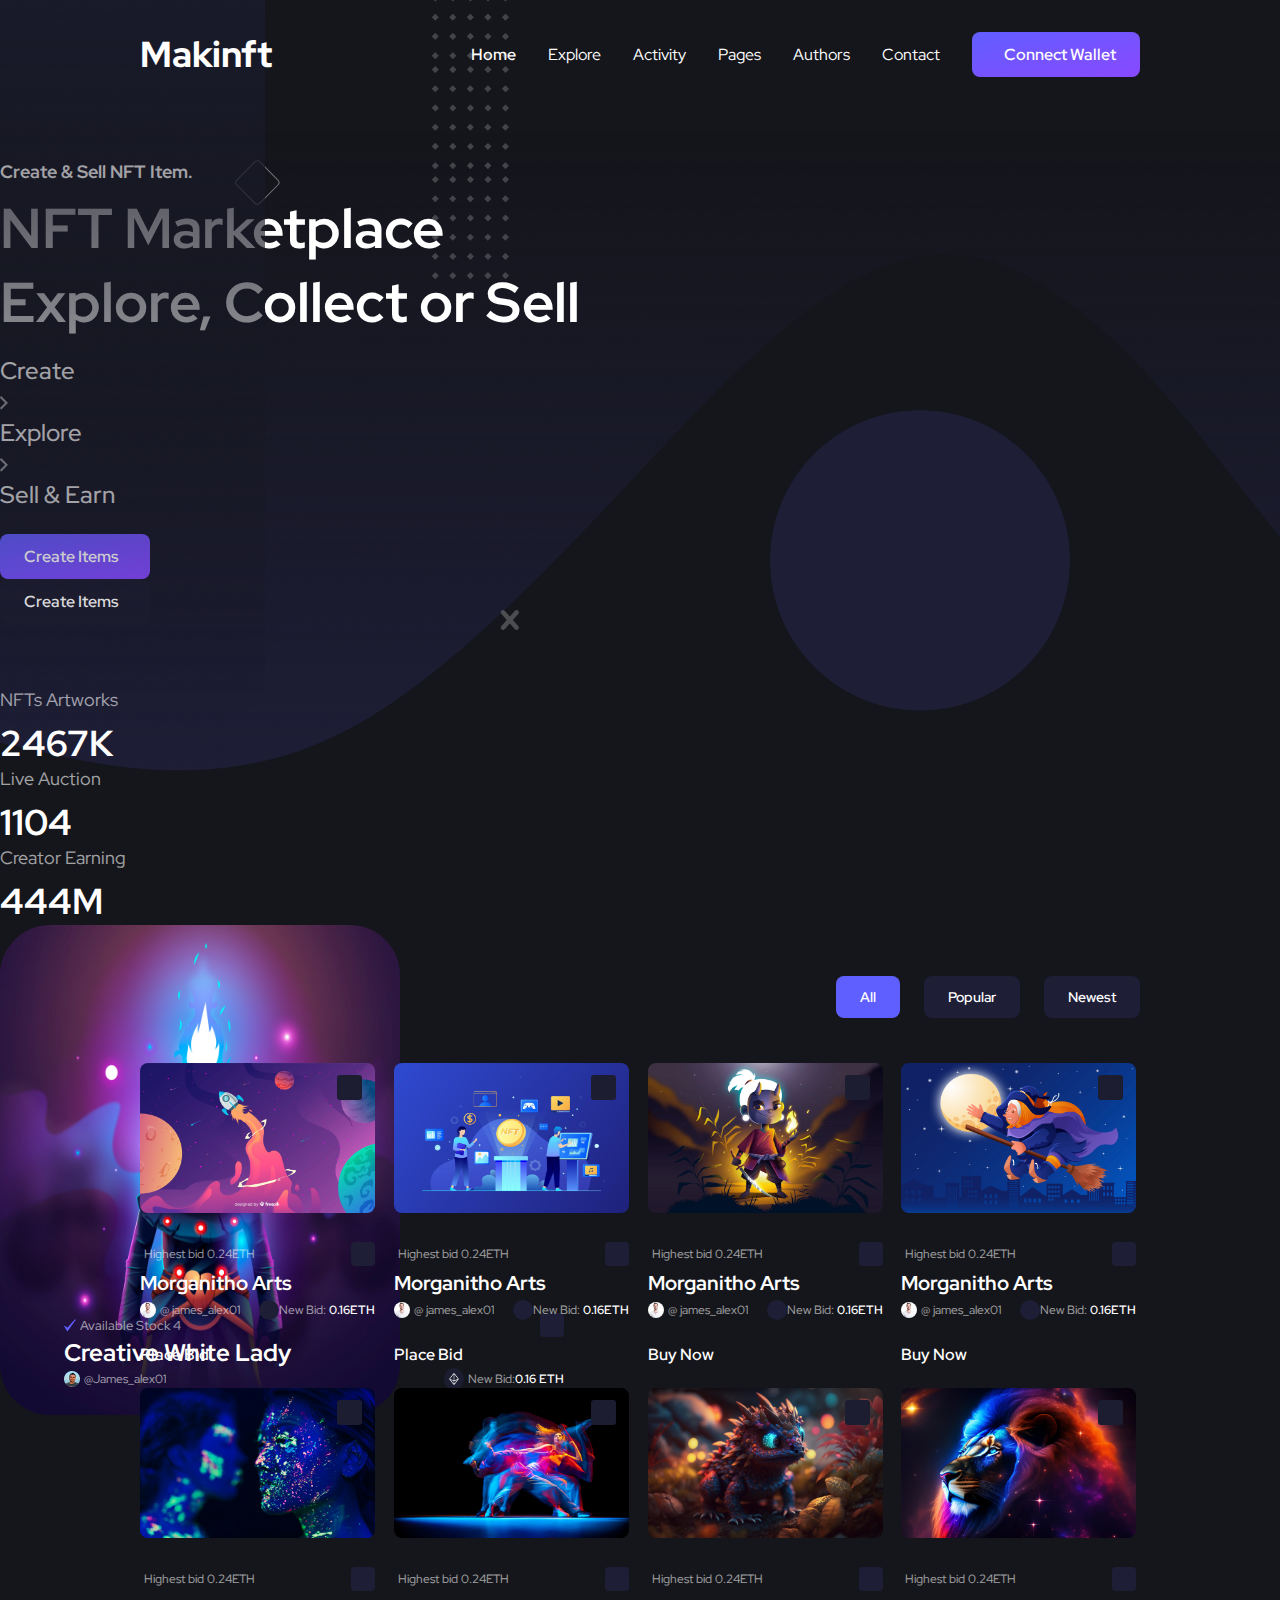
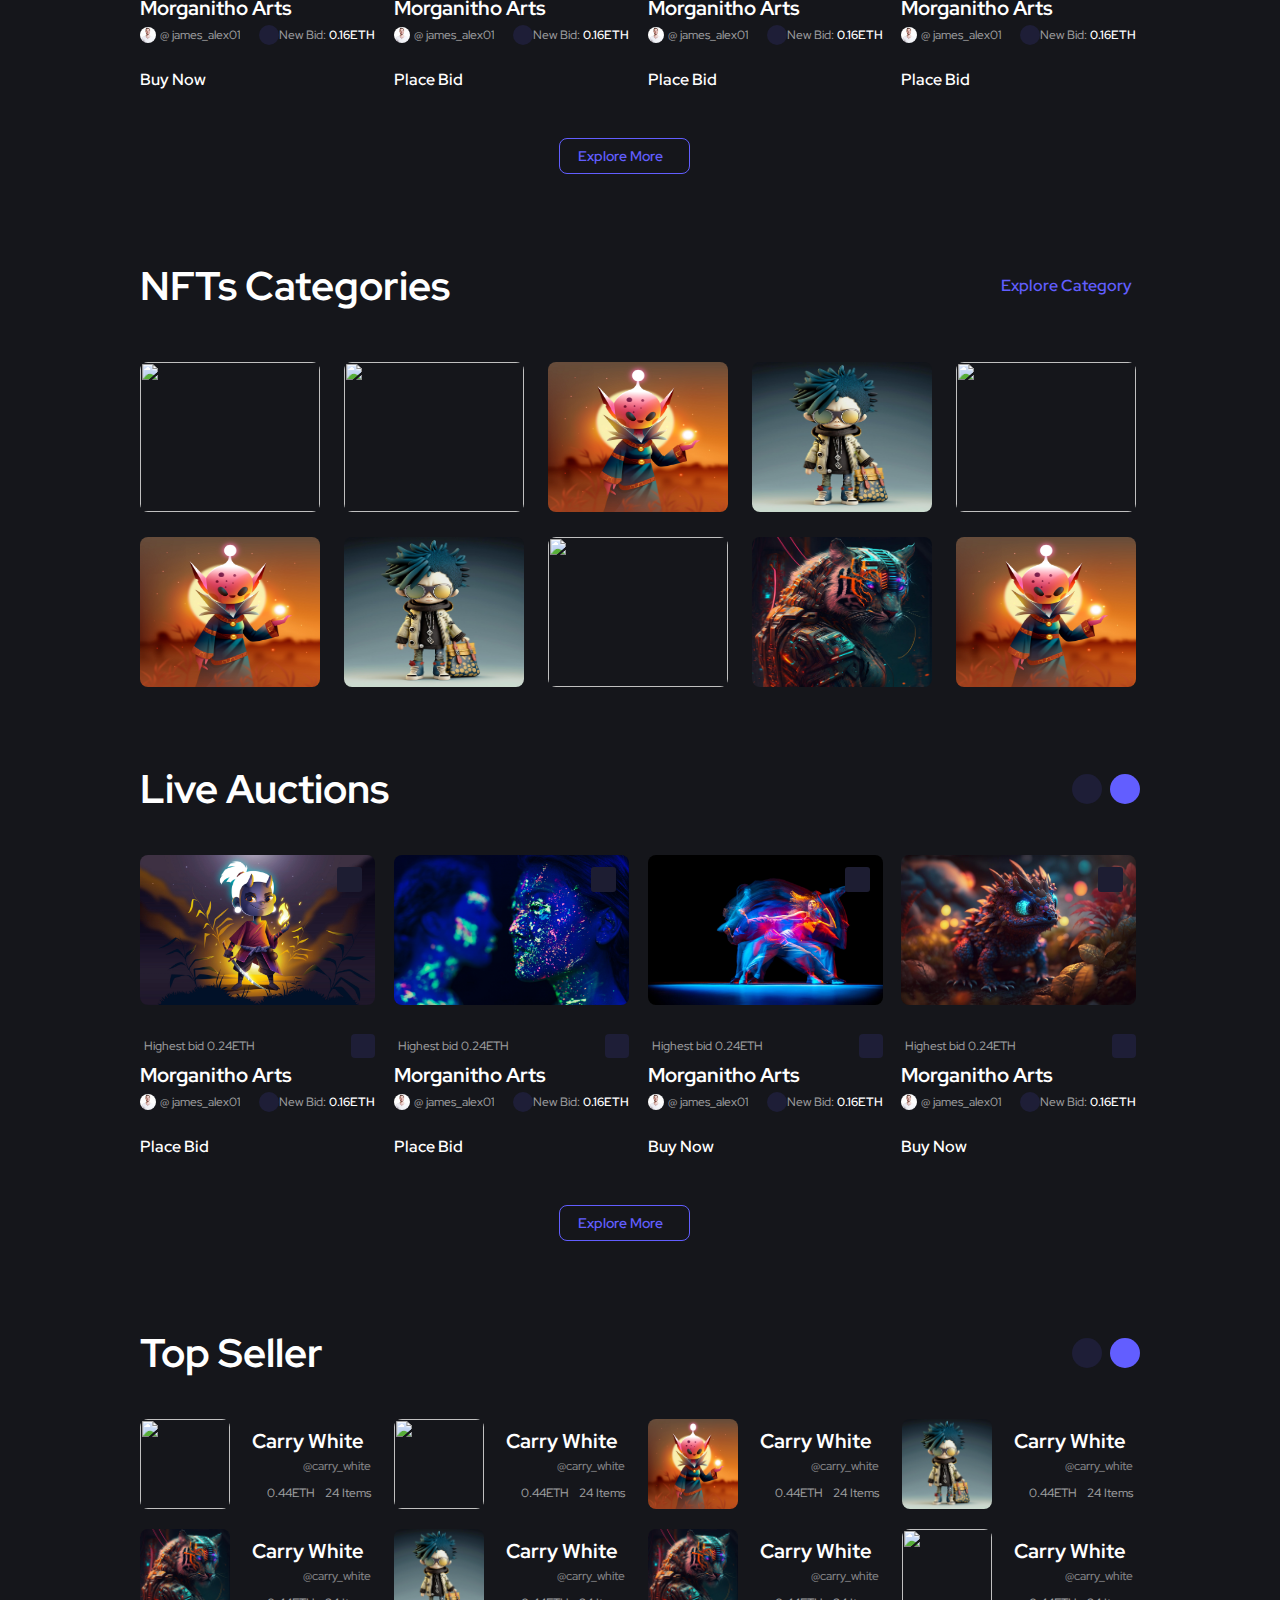
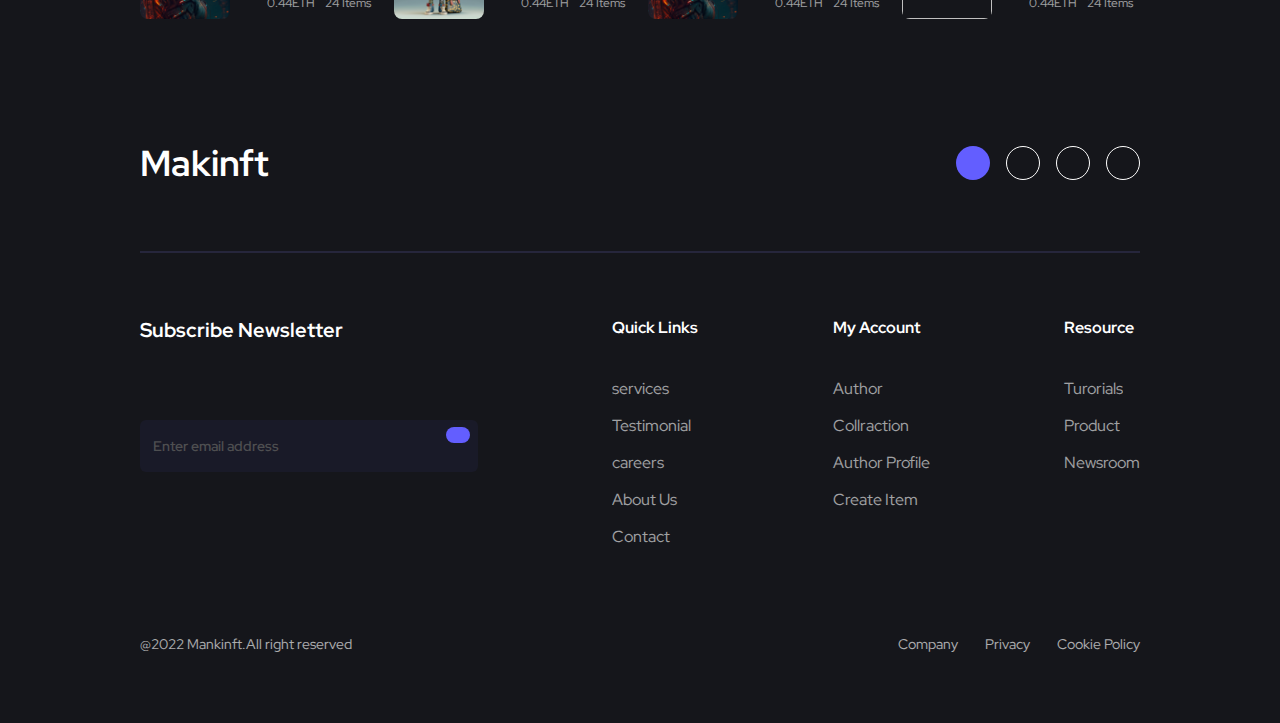
==== commit 859f534a: "another working" ====
--- a/index.html
+++ b/index.html
@@ -4,7 +4,25 @@
     <meta charset="UTF-8" />
     <meta name="viewport" content="width=device-width, initial-scale=1.0" />
     <title>Makinft</title>
-    <link rel="stylesheet" href="style.css" />
+
+    <!-- for css style -->
+    <link rel="stylesheet" href="/css/style.css" />
+    <!-- for owl slider link -->
+    <!-- <link
+      rel="stylesheet"
+      href="https://cdnjs.cloudflare.com/ajax/libs/owl-carousel/1.3.3/owl.carousel.min.css"
+      integrity="sha512-X/RSQYxFb/tvuz6aNRTfKXDnQzmnzoawgEQ4X8nZNftzs8KFFH23p/BA6D2k0QCM4R0sY1DEy9MIY9b3fwi+bg=="
+      crossorigin="anonymous"
+      referrerpolicy="no-referrer"
+    /> -->
+    <!-- <link
+      rel="stylesheet"
+      href="https://cdnjs.cloudflare.com/ajax/libs/owl-carousel/1.3.3/owl.theme.min.css"
+      integrity="sha512-f28cvdA4Bq3dC9X9wNmSx21rjWI+5piIW/uoc2LuQ67asKxfQjUow2MkcCNcfJiaLrHcGbed1wzYe3dlY4w9gA=="
+      crossorigin="anonymous"
+      referrerpolicy="no-referrer"
+    /> -->
+
     <!-- this is bootstrap cdn link -->
     <link
       href="https://cdn.jsdelivr.net/npm/bootstrap@5.3.1/dist/css/bootstrap.min.css"
@@ -30,7 +48,7 @@
       href="https://cdn.jsdelivr.net/npm/remixicon@3.5.0/fonts/remixicon.css"
       rel="stylesheet"
     />
-    <!-- boxi icon link -->
+    <!-- boxiicon link -->
     <link
       rel="stylesheet"
       href="https://unpkg.com/boxicons@latest/css/boxicons.min.css"
@@ -45,7 +63,7 @@
         <h3 class="nav-title-row">Makinft</h3>
         <ul class="nav-link-row">
           <li class="active-menu">Home</li>
-          <li>Explore</li>
+          <li><a style="text-decoration: none; color: #ffffff;" href="explore.html">Explore</a></li>
           <li>Activity</li>
           <li class="page-li">Pages</li>
           <li>Authors</li>
@@ -67,7 +85,7 @@
           </div>
           <ul class="mobile-nav-link-row">
             <li class="mobile-active-menu">Home</li>
-            <li>Explore</li>
+            <li><a style="text-decoration: none; color: #ffffff;" href="explore.html">Explore</a></li>
             <li>Activity</li>
             <li class="mobile-page-li">Pages</li>
             <li>Authors</li>
@@ -217,7 +235,7 @@
           <div class="card-row">
             <img
               class="card-image-row"
-              src="https://img.freepik.com/free-photo/futuristic-video-game-equipment-illuminated-nightclub-generative-ai_188544-32105.jpg?size=626&ext=jpg&uid=R107299610&ga=GA1.2.1162123414.1690627572&semt=ais"
+              src="images/home-1/hero/card-images/explore-1.png"
               alt=""
             />
             <div class="reminder-row">
@@ -270,7 +288,7 @@
           <div class="card-row">
             <img
               class="card-image-row"
-              src="https://img.freepik.com/free-photo/futuristic-video-game-equipment-illuminated-nightclub-generative-ai_188544-32105.jpg?size=626&ext=jpg&uid=R107299610&ga=GA1.2.1162123414.1690627572&semt=ais"
+              src="images/home-1/hero/card-images/explore-2.png"
               alt=""
             />
             <div class="reminder-row">
@@ -323,7 +341,7 @@
           <div class="card-row">
             <img
               class="card-image-row"
-              src="https://img.freepik.com/free-photo/futuristic-video-game-equipment-illuminated-nightclub-generative-ai_188544-32105.jpg?size=626&ext=jpg&uid=R107299610&ga=GA1.2.1162123414.1690627572&semt=ais"
+              src="images/home-1/hero/card-images/explore-3.png"
               alt=""
             />
             <div class="reminder-row">
@@ -376,7 +394,7 @@
           <div class="card-row">
             <img
               class="card-image-row"
-              src="https://img.freepik.com/free-photo/futuristic-video-game-equipment-illuminated-nightclub-generative-ai_188544-32105.jpg?size=626&ext=jpg&uid=R107299610&ga=GA1.2.1162123414.1690627572&semt=ais"
+              src="images/home-1/hero/card-images/explore-4.png"
               alt=""
             />
             <div class="reminder-row">
@@ -429,7 +447,7 @@
           <div class="card-row">
             <img
               class="card-image-row"
-              src="https://img.freepik.com/free-photo/futuristic-video-game-equipment-illuminated-nightclub-generative-ai_188544-32105.jpg?size=626&ext=jpg&uid=R107299610&ga=GA1.2.1162123414.1690627572&semt=ais"
+              src="images/home-1/hero/card-images/explore-5.png"
               alt=""
             />
             <div class="reminder-row">
@@ -482,7 +500,7 @@
           <div class="card-row">
             <img
               class="card-image-row"
-              src="https://img.freepik.com/free-photo/futuristic-video-game-equipment-illuminated-nightclub-generative-ai_188544-32105.jpg?size=626&ext=jpg&uid=R107299610&ga=GA1.2.1162123414.1690627572&semt=ais"
+              src="images/home-1/hero/card-images/explore-6.png"
               alt=""
             />
             <div class="reminder-row">
@@ -532,10 +550,10 @@
             </div>
             <h3 class="bottom-title-row">Place Bid</h3>
           </div>
-          <div class="card-row">
+          <div class="card-row explore-card-hide">
             <img
               class="card-image-row"
-              src="https://img.freepik.com/free-photo/futuristic-video-game-equipment-illuminated-nightclub-generative-ai_188544-32105.jpg?size=626&ext=jpg&uid=R107299610&ga=GA1.2.1162123414.1690627572&semt=ais"
+              src="images/home-1/hero/card-images/explore-7.png"
               alt=""
             />
             <div class="reminder-row">
@@ -585,10 +603,63 @@
             </div>
             <h3 class="bottom-title-row">Place Bid</h3>
           </div>
-          <div class="card-row">
+          <div class="card-row explore-card-hide">
             <img
               class="card-image-row"
-              src="https://img.freepik.com/free-photo/futuristic-video-game-equipment-illuminated-nightclub-generative-ai_188544-32105.jpg?size=626&ext=jpg&uid=R107299610&ga=GA1.2.1162123414.1690627572&semt=ais"
+              src="images/home-1/hero/card-images/explore-8.png"
+              alt=""
+            />
+            <div class="reminder-row">
+              <img src="/images/nav/watch.png" alt="" />
+              <small class="reminder-number">24</small>
+              <small class="reminder-alpha">d</small>
+              <div class="vl"></div>
+              <small class="reminder-number">04</small>
+              <small class="reminder-alpha">h</small>
+              <div class="vl"></div>
+              <small class="reminder-number">12</small>
+              <small class="reminder-alpha">m</small>
+              <div class="vl"></div>
+              <small class="reminder-number">02</small>
+              <small class="reminder-alpha-s">s</small>
+            </div>
+            <div class="three-dot">
+              <i class="fa-solid fa-ellipsis-vertical"></i>
+            </div>
+            <div class="card-top-row">
+              <div class="card-profile">
+                <img src="/images/nav/top-arrow.png" alt="" />
+                <p class="card-top-title">Highest bid 0.24ETH</p>
+              </div>
+              <div class="love-div">
+                <i class="fa-solid fa-heart"></i>
+              </div>
+            </div>
+            <h1 class="card-title-row">Morganitho Arts</h1>
+            <div class="card-profile-row">
+              <div class="card-profile-1">
+                <img
+                  src="images/home-1/explore-section/card_profile.png"
+                  alt=""
+                />
+                <p class="profile-name">@ james_alex01</p>
+              </div>
+              <div class="profile-2">
+                <div class="profile-2-div">
+                  <img src="/images/nav/new.png" alt="" />
+                </div>
+                <div class="new-bid">
+                  <p class="profile-name">New Bid:</p>
+                  <p class="new-bit-text">0.16ETH</p>
+                </div>
+              </div>
+            </div>
+            <h3 class="bottom-title-row">Place Bid</h3>
+          </div>
+          <div class="card-row explore-card-hide explore-card-single-hide">
+            <img
+              class="card-image-row"
+              src="images/home-1/hero/card-images/explore-9.png"
               alt=""
             />
             <div class="reminder-row">
@@ -659,7 +730,7 @@
           <div class="categories-card">
             <img
               class="categories-card-image"
-              src="https://img.freepik.com/free-vector/young-person-playing-with-computer_52683-19085.jpg?size=626&ext=jpg&uid=R107299610&ga=GA1.2.1162123414.1690627572&semt=ais"
+              src="images/home-1/hero/card-images/categories-1.png"
               alt=""
             />
             <div class="categories-effect">
@@ -670,7 +741,7 @@
           <div class="categories-card">
             <img
               class="categories-card-image"
-              src="https://img.freepik.com/free-psd/3d-illustration-children-s-toy-gaming-controller_23-2149345301.jpg?size=626&ext=jpg&uid=R107299610&ga=GA1.1.1162123414.1690627572&semt=sph"
+              src="images/home-1/hero/card-images/categories-2.png"
               alt=""
             />
             <div class="categories-effect">
@@ -681,7 +752,7 @@
           <div class="categories-card">
             <img
               class="categories-card-image"
-              src="https://img.freepik.com/free-vector/young-person-playing-with-computer_52683-19085.jpg?size=626&ext=jpg&uid=R107299610&ga=GA1.2.1162123414.1690627572&semt=ais"
+              src="images/home-1/hero/card-images/categories-3.png"
               alt=""
             />
             <div class="categories-effect">
@@ -692,7 +763,7 @@
           <div class="categories-card">
             <img
               class="categories-card-image"
-              src="https://img.freepik.com/free-psd/3d-illustration-children-s-toy-gaming-controller_23-2149345301.jpg?size=626&ext=jpg&uid=R107299610&ga=GA1.1.1162123414.1690627572&semt=sph"
+              src="images/home-1/hero/card-images/categories-4.png"
               alt=""
             />
             <div class="categories-effect">
@@ -703,7 +774,7 @@
           <div class="categories-card">
             <img
               class="categories-card-image"
-              src="https://img.freepik.com/free-vector/young-person-playing-with-computer_52683-19085.jpg?size=626&ext=jpg&uid=R107299610&ga=GA1.2.1162123414.1690627572&semt=ais"
+              src="images/home-1/hero/card-images/categories-1.png"
               alt=""
             />
             <div class="categories-effect">
@@ -714,7 +785,7 @@
           <div class="categories-card">
             <img
               class="categories-card-image"
-              src="https://img.freepik.com/free-psd/3d-illustration-children-s-toy-gaming-controller_23-2149345301.jpg?size=626&ext=jpg&uid=R107299610&ga=GA1.1.1162123414.1690627572&semt=sph"
+              src="images/home-1/hero/card-images/categories-3.png"
               alt=""
             />
             <div class="categories-effect">
@@ -722,10 +793,10 @@
               <p class="categories-effect-description">Items: 90</p>
             </div>
           </div>
-          <div class="categories-card">
+          <div class="categories-card categories-card-hide">
             <img
               class="categories-card-image"
-              src="https://img.freepik.com/free-vector/young-person-playing-with-computer_52683-19085.jpg?size=626&ext=jpg&uid=R107299610&ga=GA1.2.1162123414.1690627572&semt=ais"
+              src="images/home-1/hero/card-images/categories-4.png"
               alt=""
             />
             <div class="categories-effect">
@@ -733,10 +804,10 @@
               <p class="categories-effect-description">Items: 90</p>
             </div>
           </div>
-          <div class="categories-card">
+          <div class="categories-card categories-card-hide">
             <img
               class="categories-card-image"
-              src="https://img.freepik.com/free-psd/3d-illustration-children-s-toy-gaming-controller_23-2149345301.jpg?size=626&ext=jpg&uid=R107299610&ga=GA1.1.1162123414.1690627572&semt=sph"
+              src="images/home-1/hero/card-images/categories-2.png"
               alt=""
             />
             <div class="categories-effect">
@@ -744,10 +815,12 @@
               <p class="categories-effect-description">Items: 90</p>
             </div>
           </div>
-          <div class="categories-card">
+          <div
+            class="categories-card categories-card-hide categories-card-double-hide"
+          >
             <img
               class="categories-card-image"
-              src="https://img.freepik.com/free-vector/young-person-playing-with-computer_52683-19085.jpg?size=626&ext=jpg&uid=R107299610&ga=GA1.2.1162123414.1690627572&semt=ais"
+              src="images/home-1/hero/card-images/categories-5.png"
               alt=""
             />
             <div class="categories-effect">
@@ -755,10 +828,12 @@
               <p class="categories-effect-description">Items: 90</p>
             </div>
           </div>
-          <div class="categories-card">
+          <div
+            class="categories-card categories-card-hide categories-card-double-hide categories-card-single-hide"
+          >
             <img
               class="categories-card-image"
-              src="https://img.freepik.com/free-psd/3d-illustration-children-s-toy-gaming-controller_23-2149345301.jpg?size=626&ext=jpg&uid=R107299610&ga=GA1.1.1162123414.1690627572&semt=sph"
+              src="images/home-1/hero/card-images/categories-3.png"
               alt=""
             />
             <div class="categories-effect">
@@ -787,7 +862,7 @@
           <div class="card-row">
             <img
               class="card-image-row"
-              src="https://img.freepik.com/free-photo/futuristic-video-game-equipment-illuminated-nightclub-generative-ai_188544-32105.jpg?size=626&ext=jpg&uid=R107299610&ga=GA1.2.1162123414.1690627572&semt=ais"
+              src="images/home-1/hero/card-images/explore-3.png"
               alt=""
             />
             <div class="reminder-row">
@@ -840,7 +915,7 @@
           <div class="card-row">
             <img
               class="card-image-row"
-              src="https://img.freepik.com/free-photo/futuristic-video-game-equipment-illuminated-nightclub-generative-ai_188544-32105.jpg?size=626&ext=jpg&uid=R107299610&ga=GA1.2.1162123414.1690627572&semt=ais"
+              src="images/home-1/hero/card-images/explore-5.png"
               alt=""
             />
             <div class="reminder-row">
@@ -890,10 +965,10 @@
             </div>
             <h3 class="bottom-title-row">Place Bid</h3>
           </div>
-          <div class="card-row">
+          <div class="card-row live-card-hide-1">
             <img
               class="card-image-row"
-              src="https://img.freepik.com/free-photo/futuristic-video-game-equipment-illuminated-nightclub-generative-ai_188544-32105.jpg?size=626&ext=jpg&uid=R107299610&ga=GA1.2.1162123414.1690627572&semt=ais"
+              src="images/home-1/hero/card-images/explore-6.png"
               alt=""
             />
             <div class="reminder-row">
@@ -943,10 +1018,10 @@
             </div>
             <h3 class="bottom-title-row">Buy Now</h3>
           </div>
-          <div class="card-row">
+          <div class="card-row live-card-hide-2">
             <img
               class="card-image-row"
-              src="https://img.freepik.com/free-photo/futuristic-video-game-equipment-illuminated-nightclub-generative-ai_188544-32105.jpg?size=626&ext=jpg&uid=R107299610&ga=GA1.2.1162123414.1690627572&semt=ais"
+              src="images/home-1/hero/card-images/explore-7.png"
               alt=""
             />
             <div class="reminder-row">
@@ -1005,6 +1080,17 @@
       </section>
       <!-- Live Auctions section end here -->
 
+      <!-- owl carousel -->
+      <!-- <div class="owl-carousel">
+        <div>Your Content</div>
+        <div>Your Content</div>
+        <div>Your Content</div>
+        <div>Your Content</div>
+        <div>Your Content</div>
+        <div>Your Content</div>
+        <div>Your Content</div>
+      </div> -->
+
       <!-- Top seller section start from here -->
       <section class="top-seller">
         <div class="live-header">
@@ -1022,7 +1108,7 @@
           <div class="top-seller-card">
             <img
               class="top-seller-image"
-              src="https://img.freepik.com/free-vector/teen-boy-with-smile-face_1308-131594.jpg?size=626&ext=jpg&uid=R107299610&ga=GA1.2.1162123414.1690627572&semt=ais"
+              src="images/home-1/hero/card-images/categories-1.png"
               alt=""
             />
             <div class="top-seller-description">
@@ -1044,7 +1130,7 @@
           <div class="top-seller-card">
             <img
               class="top-seller-image"
-              src="https://img.freepik.com/free-vector/it-takes-two-tango-idiom_1308-17930.jpg?size=626&ext=jpg&uid=R107299610&ga=GA1.2.1162123414.1690627572&semt=ais"
+              src="images/home-1/hero/card-images/categories-2.png"
               alt=""
             />
             <div class="top-seller-description">
@@ -1066,7 +1152,7 @@
           <div class="top-seller-card">
             <img
               class="top-seller-image"
-              src="https://img.freepik.com/free-vector/teen-boy-with-smile-face_1308-131594.jpg?size=626&ext=jpg&uid=R107299610&ga=GA1.2.1162123414.1690627572&semt=ais"
+              src="images/home-1/hero/card-images/categories-3.png"
               alt=""
             />
             <div class="top-seller-description">
@@ -1088,7 +1174,7 @@
           <div class="top-seller-card">
             <img
               class="top-seller-image"
-              src="https://img.freepik.com/free-vector/it-takes-two-tango-idiom_1308-17930.jpg?size=626&ext=jpg&uid=R107299610&ga=GA1.2.1162123414.1690627572&semt=ais"
+              src="images/home-1/hero/card-images/categories-4.png"
               alt=""
             />
             <div class="top-seller-description">
@@ -1107,10 +1193,10 @@
               </div>
             </div>
           </div>
-          <div class="top-seller-card">
+          <div class="top-seller-card top-seller-card-hide">
             <img
               class="top-seller-image"
-              src="https://img.freepik.com/free-vector/teen-boy-with-smile-face_1308-131594.jpg?size=626&ext=jpg&uid=R107299610&ga=GA1.2.1162123414.1690627572&semt=ais"
+              src="images/home-1/hero/card-images/categories-5.png"
               alt=""
             />
             <div class="top-seller-description">
@@ -1129,10 +1215,10 @@
               </div>
             </div>
           </div>
-          <div class="top-seller-card">
+          <div class="top-seller-card top-seller-card-hide">
             <img
               class="top-seller-image"
-              src="https://img.freepik.com/free-vector/it-takes-two-tango-idiom_1308-17930.jpg?size=626&ext=jpg&uid=R107299610&ga=GA1.2.1162123414.1690627572&semt=ais"
+              src="images/home-1/hero/card-images/categories-4.png"
               alt=""
             />
             <div class="top-seller-description">
@@ -1151,10 +1237,12 @@
               </div>
             </div>
           </div>
-          <div class="top-seller-card">
+          <div
+            class="top-seller-card top-seller-card-hide top-seller-double-hide"
+          >
             <img
               class="top-seller-image"
-              src="https://img.freepik.com/free-vector/teen-boy-with-smile-face_1308-131594.jpg?size=626&ext=jpg&uid=R107299610&ga=GA1.2.1162123414.1690627572&semt=ais"
+              src="images/home-1/hero/card-images/categories-5.png"
               alt=""
             />
             <div class="top-seller-description">
@@ -1173,10 +1261,12 @@
               </div>
             </div>
           </div>
-          <div class="top-seller-card">
+          <div
+            class="top-seller-card top-seller-card-hide top-seller-double-hide"
+          >
             <img
               class="top-seller-image"
-              src="https://img.freepik.com/free-vector/it-takes-two-tango-idiom_1308-17930.jpg?size=626&ext=jpg&uid=R107299610&ga=GA1.2.1162123414.1690627572&semt=ais"
+              src="images/home-1/hero/card-images/categories-1.png"
               alt=""
             />
             <div class="top-seller-description">
@@ -1286,13 +1376,36 @@
       </div>
     </footer>
     <!-- footer 1 end here  -->
-    <!-- click js -->
-    <script type="text/javascript" src="index.js"></script>
+
+    <!-- all js file -->
+    <script type="text/javascript" src="js/index.js"></script>
+
+    <!-- owl cdn -->
+    <!-- <script
+      src="https://cdnjs.cloudflare.com/ajax/libs/owl-carousel/1.3.3/owl.carousel.min.js"
+      integrity="sha512-9CWGXFSJ+/X0LWzSRCZFsOPhSfm6jbnL+Mpqo0o8Ke2SYr8rCTqb4/wGm+9n13HtDE1NQpAEOrMecDZw4FXQGg=="
+      crossorigin="anonymous"
+      referrerpolicy="no-referrer"
+    ></script> -->
+    <!-- jquery cdn for owl-->
+    <!-- <script
+      src="https://cdnjs.cloudflare.com/ajax/libs/jquery/3.7.0/jquery.min.js"
+      integrity="sha512-3gJwYpMe3QewGELv8k/BX9vcqhryRdzRMxVfq6ngyWXwo03GFEzjsUm8Q7RZcHPHksttq7/GFoxjCVUjkjvPdw=="
+      crossorigin="anonymous"
+      referrerpolicy="no-referrer"
+    ></script> -->
+    <!-- owl script -->
+    <!-- <script>
+      $(document).ready(function () {
+        $(".owl-carousel").owlCarousel();
+      });
+    </script> -->
     <!-- this is bootstrap script file -->
     <script
       src="https://cdn.jsdelivr.net/npm/bootstrap@5.3.1/dist/js/bootstrap.bundle.min.js"
       integrity="sha384-HwwvtgBNo3bZJJLYd8oVXjrBZt8cqVSpeBNS5n7C8IVInixGAoxmnlMuBnhbgrkm"
       crossorigin="anonymous"
     ></script>
+    
   </body>
 </html>
--- a/css/style.css
+++ b/css/style.css
@@ -0,0 +1,6059 @@
+* {
+  padding: 0;
+  margin: 0;
+  font-family: "Red Hat Display", sans-serif;
+  box-sizing: border-box;
+  /* overflow-x: hidden; */
+}
+/* hero section style start from here */
+.nav-row {
+  padding-top: 30px;
+  max-width: 1320px;
+  margin: auto;
+  display: flex;
+  align-items: center;
+  justify-content: space-between;
+}
+.nav-title-row {
+  color: #ffffff;
+  font-size: 36px;
+  font-weight: 800;
+  z-index: 1;
+}
+.nav-link-row {
+  display: flex;
+  align-items: center;
+  gap: 32px;
+  z-index: 1;
+}
+.nav-link-row li {
+  list-style: none;
+  color: #ffffff;
+  cursor: pointer;
+}
+.nav-link-row li:hover {
+  border-bottom: 2px solid #ffffff;
+  font-weight: 600;
+}
+.active-menu {
+  font-weight: 600;
+}
+.primary-btn-row {
+  display: flex;
+  align-items: center;
+  justify-content: center;
+  gap: 8px;
+  background: linear-gradient(to bottom right, #625eff, #8849ff);
+  border: none;
+  padding: 12px 24px;
+  border-radius: 8px;
+  color: #ffff;
+  font-weight: 600;
+  font-size: 16px;
+}
+#hero-1 {
+  background-image: url("/images/home-1/hero/bg.png");
+  background-repeat: no-repeat;
+  background-size: cover;
+  background-position: center;
+  /* max-width: 100%; */
+  height: 960px;
+  /* height: 1300px; */
+}
+.hero-main-content {
+  max-width: 1320px;
+}
+.hero-description {
+  z-index: 1;
+}
+.hero-subtile {
+  color: #ffffff;
+  opacity: 60%;
+  font-size: 18px;
+}
+.hero-title {
+  color: #ffffff;
+  font-size: 56px;
+  font-weight: 700;
+  margin-top: 8px;
+}
+.hero-item {
+  margin-top: 16px;
+  font-size: 24px;
+  font-weight: 500;
+  color: #ffffff;
+  opacity: 60%;
+  gap: 8px;
+}
+.hero-item p {
+  margin-bottom: 0;
+}
+.hero-btn-group {
+  margin-top: 24px;
+  gap: 8px;
+}
+.hero-btn-1 {
+  display: flex;
+  align-items: center;
+  justify-content: center;
+  gap: 8px;
+  background: linear-gradient(to bottom right, #625eff, #8849ff);
+  border: none;
+  padding: 12px 24px;
+  border-radius: 8px;
+  color: #ffff;
+  font-weight: 600;
+  font-size: 16px;
+}
+.hero-btn-2 {
+  display: flex;
+  align-items: center;
+  justify-content: center;
+  gap: 8px;
+  background: #1d1d32;
+  border: none;
+  padding: 12px 24px;
+  border-radius: 8px;
+  color: #ffff;
+  font-weight: 600;
+  font-size: 16px;
+}
+.hero-btn-arrow {
+  font-size: 10px;
+}
+.countdown-group {
+  margin-top: 64px;
+  gap: 64px;
+}
+.countdown-text {
+  color: #ffffff;
+  font-size: 18px;
+  opacity: 60%;
+  font-weight: 400;
+  margin-bottom: 0;
+}
+.countdown-number {
+  font-size: 36px;
+  font-weight: 700;
+  color: #ffffff;
+  margin-top: 8px;
+}
+.hero-content-img {
+  display: flex;
+  justify-content: end;
+  flex-direction: column;
+  position: relative;
+}
+.hero-image {
+  max-width: 600px;
+  height: 700px;
+  border-radius: 50px;
+}
+.hero-content-div {
+  width: 50%;
+  margin: auto;
+  position: absolute;
+  margin-left: 64px;
+  margin-bottom: 25px;
+}
+.stock {
+  display: flex;
+  align-items: center;
+  justify-content: space-between;
+}
+.available {
+  display: flex;
+  align-items: center;
+  gap: 4px;
+}
+.love-div {
+  width: 29px;
+  height: 29px;
+  padding: 4px;
+  background: #1d1d32;
+  display: flex;
+  align-items: center;
+  justify-content: center;
+  border-radius: 4px;
+}
+.available small {
+  color: #ffffff;
+  opacity: 60%;
+}
+.love {
+  color: #ff4450;
+}
+.hero-content-title {
+  font-size: 24px;
+  font-weight: 700;
+  color: #ffffff;
+}
+.profile-div {
+  display: flex;
+  align-items: center;
+  justify-content: space-between;
+}
+.hero-profile-1 {
+  display: flex;
+  align-items: center;
+  gap: 4px;
+}
+.profile-1-name {
+  font-size: 12px;
+  font-weight: 400;
+  color: #ffffff;
+  opacity: 60%;
+}
+.hero-profile-2 img {
+  background: #1d1d32;
+  padding: 5px;
+  width: 20px;
+  border-radius: 50%;
+}
+.hero-profile-2 {
+  display: flex;
+  align-items: center;
+  gap: 4px;
+}
+.profile-2-name {
+  font-size: 12px;
+  font-weight: 400;
+  color: #ffffff;
+  opacity: 60%;
+}
+.profile-2-ETH {
+  font-size: 12px;
+  font-weight: 600;
+  color: #ffffff;
+}
+/* hero-1-position-1 */
+.hero-main-content {
+  margin-top: 82px;
+  position: relative;
+}
+.hero-1-position-1 {
+  position: absolute;
+  left: -70px;
+  top: 20px;
+}
+.hero-1-position-2 {
+  position: absolute;
+  top: 650px;
+  left: 386px;
+}
+.hero-1-position-3 {
+  position: absolute;
+  top: 300px;
+  left: 935px;
+}
+.hero-1-position-4 {
+  position: absolute;
+  top: 452px;
+  left: -309px;
+}
+.hero-1-position-5 {
+  position: absolute;
+  top: -197px;
+  right: 491px;
+}
+.hero-1-position-6 {
+  position: absolute;
+  top: 0;
+  right: 720px;
+}
+.hero-1-position-7 {
+  position: absolute;
+  top: -190px;
+  left: -135px;
+}
+.mobile-nav-row {
+  display: none;
+}
+.hero-title > :nth-child(2) {
+  display: none;
+}
+.explore-card-single-hide{
+  display: none;
+}
+/* nav style here */
+
+/* hero responsive here */
+/* for max 1545 px to min 1400px */
+@media only screen and (min-width: 1400px) and (max-width: 1545px) {
+  #hero-1 {
+    background-position: center;
+    background-size: contain;
+    height: 900px;
+  }
+  .nav-row {
+    max-width: 1200px;
+  }
+  .hero-main-content {
+    max-width: 1200px;
+    margin-top: 70px;
+  }
+  .hero-image {
+    width: 450px;
+    height: 530px;
+  }
+  .hero-1-position-1 {
+    top: -40px;
+  }
+
+  .hero-1-position-2 {
+    opacity: 60%;
+    top: 450px;
+    left: 500px;
+  }
+  .hero-1-position-3 {
+    width: 350px;
+    top: 270px;
+    left: 930px;
+  }
+  .hero-1-position-2 {
+    top: 520px;
+    left: 380px;
+  }
+  .hero-1-position-3 {
+    left: 920px;
+    top: 250px;
+  }
+  .hero-1-position-4 {
+    top: 370px;
+    left: -270px;
+    width: 250px;
+  }
+  .hero-1-position-5 {
+    width: 70px;
+    left: 770px;
+  }
+  .hero-1-position-6 {
+    left: 600px;
+    width: 30px;
+    opacity: 60%;
+  }
+  .hero-1-position-7 {
+    width: 280px;
+    left: -80px;
+  }
+}
+/* for max 1400 px to min 1201px */
+@media only screen and (min-width: 1201px) and (max-width: 1400px) {
+  #hero-1 {
+    background-position: center;
+    background-size: contain;
+    height: 900px;
+  }
+  .nav-row {
+    max-width: 1000px;
+  }
+  .hero-main-content {
+    max-width: 1000px;
+  }
+  .hero-image {
+    width: 400px;
+    height: 490px;
+  }
+  .hero-1-position-2 {
+    opacity: 60%;
+    top: 450px;
+    left: 500px;
+  }
+  .hero-1-position-3 {
+    width: 300px;
+    top: 250px;
+    left: 770px;
+  }
+}
+/* for big tab and laptops*/
+@media only screen and (max-width: 1200px) and (min-width: 1025px) {
+  #hero-1 {
+    background-position: center;
+    width: 100%;
+    height: 650px;
+    margin: auto;
+    background-size: cover;
+  }
+  .mobile-nav-row {
+    display: none;
+  }
+  .nav-row {
+    max-width: 900px;
+  }
+  .hero-main-content {
+    max-width: 900px;
+  }
+  .hero-subtile {
+    font-size: 16px;
+  }
+  .hero-title {
+    font-size: 35px;
+    margin-top: 6px;
+  }
+  .hero-title > :nth-child(2) {
+    display: none;
+  }
+  .hero-item {
+    margin-top: 14px;
+  }
+  .hero-item p {
+    font-size: 18px;
+  }
+  .hero-item img {
+    width: 7px;
+  }
+  .hero-btn-group {
+    margin-top: 18px;
+  }
+  .hero-btn-1 {
+    font-size: 14px;
+    gap: 6px;
+    padding: 10px 16px;
+    gap: 6px;
+  }
+  .hero-btn-2 {
+    font-size: 14px;
+    gap: 6px;
+    padding: 10px 16px;
+    gap: 6px;
+  }
+  .hero-btn-arrow {
+    font-size: 8px;
+  }
+  .countdown-group {
+    margin-top: 40px;
+    gap: 30px;
+  }
+  .countdown-text {
+    font-size: 16px;
+  }
+  .countdown-number {
+    font-size: 30px;
+  }
+  /* hero content style here */
+  .hero-content-img {
+    justify-content: start;
+    max-width: 400px;
+    height: 480px;
+  }
+  .hero-content-div {
+    position: absolute;
+    bottom: 85px;
+    width: 65%;
+  }
+  .love-div {
+    width: 23px;
+    height: 23px;
+  }
+  .available small {
+    font-size: 13px;
+  }
+  .love {
+    font-size: 12px;
+  }
+  .hero-content-title {
+    font-size: 20px;
+  }
+  /* hero content */
+  .hero-image {
+    max-width: 300px;
+    height: 400px;
+    border-radius: 40px;
+  }
+  .hero-content-div {
+    margin-left: 20px;
+    width: 75%;
+    margin-bottom: 20px;
+  }
+  .available img {
+    width: 7px;
+  }
+  .available small {
+    font-size: 12px;
+  }
+  .love-div {
+    width: 20px;
+    height: 20px;
+    border-radius: 3px;
+    padding: 3px;
+  }
+  .love {
+    font-size: 12px;
+  }
+  .hero-content-title {
+    font-size: 17px;
+    margin-bottom: 0;
+  }
+  .profile-1-image {
+    width: 12px;
+  }
+  .profile-1-name {
+    font-size: 10px;
+  }
+  .hero-profile-2 img {
+    background: #1d1d32;
+    padding: 3px;
+    width: 12px;
+    border-radius: 50%;
+  }
+  .profile-2 small {
+    font-size: 10px;
+  }
+  /* hero-1-position-1 */
+  .hero-main-content {
+    margin-top: 20px;
+    position: relative;
+  }
+  .hero-1-position-1 {
+    width: 15px;
+    position: absolute;
+    left: -30px;
+    top: 5px;
+  }
+  .hero-1-position-2 {
+    width: 15px;
+    position: absolute;
+    top: 385px;
+    left: 450px;
+    opacity: 70%;
+  }
+  .hero-1-position-3 {
+    width: 250px;
+    position: absolute;
+    top: 200px;
+    left: 710px;
+    overflow: hidden;
+  }
+  .hero-1-position-4 {
+    width: 150px;
+    position: absolute;
+    top: 230px;
+    left: -150px;
+  }
+  .hero-1-position-5 {
+    width: 40px;
+    position: absolute;
+    top: -170px;
+    right: 240px;
+  }
+  .hero-1-position-6 {
+    width: 20px;
+    position: absolute;
+    top: 0;
+    right: 330px;
+  }
+  .hero-1-position-7 {
+    width: 130px;
+    position: absolute;
+    top: -130px;
+    left: -15px;
+  }
+}
+/* for laptops and small screen */
+@media only screen and (max-width: 1024px) and (min-width: 769px) {
+  #hero-1 {
+    width: 100%;
+    background-position: center;
+    background-size: contain;
+    height: 520px;
+  }
+  .nav-row {
+    max-width: 695px;
+  }
+  .mobile-nav-row {
+    display: none;
+  }
+  .nav-title-row {
+    font-size: 25px;
+  }
+  .nav-link-row {
+    gap: 17px;
+  }
+  .nav-link-row li {
+    font-size: 12px;
+  }
+  .primary-btn-row {
+    font-size: 10px;
+    padding: 8px 12px;
+    gap: 4px;
+  }
+  .primary-btn-row img {
+    width: 15px;
+  }
+  .hero-subtile {
+    font-size: 12px;
+    color: #ffffff;
+    opacity: 60%;
+    margin-bottom: 0;
+  }
+  .hero-title {
+    font-size: 35px;
+    font-weight: 700;
+    color: #ffffff;
+    margin-top: 5px;
+  }
+  .hero-item {
+    margin-top: 10px;
+    gap: 4px;
+  }
+  .hero-item p {
+    font-size: 14px;
+  }
+  .hero-item img {
+    width: 4px;
+  }
+  .hero-btn-group {
+    margin-top: 14px;
+  }
+  .hero-btn-1 {
+    font-size: 10px;
+    font-weight: 500;
+    padding: 6px 10px;
+    gap: 4px;
+  }
+  .hero-btn-2 {
+    font-size: 10px;
+    font-weight: 500;
+    padding: 8px 12px;
+    gap: 4px;
+  }
+  .hero-btn-arrow {
+    font-size: 6px;
+  }
+  .countdown-group {
+    margin-top: 30px;
+    gap: 25px;
+  }
+  .hero-countdown p {
+    font-size: 12px;
+    color: #ffffff;
+    opacity: 60%;
+  }
+  .countdown-number {
+    font-size: 25px;
+  }
+  /* hero content */
+  .hero-image {
+    max-width: 280px;
+    height: 350px;
+    border-radius: 40px;
+  }
+  .hero-content-div {
+    margin-left: 20px;
+    width: 75%;
+    margin-bottom: 20px;
+  }
+  .available img {
+    width: 7px;
+  }
+  .available small {
+    font-size: 12px;
+  }
+  .love-div {
+    width: 20px;
+    height: 20px;
+    border-radius: 3px;
+    padding: 3px;
+  }
+  .love {
+    font-size: 12px;
+  }
+  .hero-content-title {
+    font-size: 17px;
+    margin-bottom: 0;
+  }
+  .profile-1-image {
+    width: 12px;
+  }
+  .profile-div {
+  }
+  .profile-1-name {
+    font-size: 10px;
+  }
+  .hero-profile-2 img {
+    background: #1d1d32;
+    padding: 3px;
+    width: 12px;
+    border-radius: 50%;
+  }
+  .profile-2 small {
+    font-size: 10px;
+  }
+  /* hero-1-position-1 */
+  .hero-main-content {
+    margin-top: 20px;
+    position: relative;
+    max-width: 695px;
+  }
+  .hero-1-position-1 {
+    width: 15px;
+    position: absolute;
+    left: -40px;
+    top: 10px;
+  }
+  .hero-1-position-2 {
+    width: 10px;
+    position: absolute;
+    top: 300px;
+    left: 330px;
+  }
+  .hero-1-position-3 {
+    width: 200px;
+    position: absolute;
+    top: 180px;
+    left: 520px;
+  }
+  .hero-1-position-4 {
+    width: 150px;
+    position: absolute;
+    top: 230px;
+    left: -165px;
+  }
+  .hero-1-position-5 {
+    width: 40px;
+    position: absolute;
+    top: -170px;
+    right: 240px;
+  }
+  .hero-1-position-6 {
+    width: 20px;
+    position: absolute;
+    top: 0;
+    right: 330px;
+  }
+  .hero-1-position-7 {
+    width: 130px;
+    position: absolute;
+    top: -130px;
+    left: -15px;
+  }
+}
+/* for tab and laptops responsive */
+@media only screen and (max-width: 768px) and (min-width: 541px) {
+  .nav-row {
+    max-width: 520px;
+    margin: auto;
+    padding-top: 20px;
+  }
+  .primary-btn-row {
+    font-size: 8px;
+    padding: 6px 10px;
+    gap: 6px;
+    border-radius: 6px;
+  }
+  .primary-btn-row img {
+    width: 12px;
+  }
+  #hero-1 {
+    background-position: center;
+    background-size: contain;
+    width: 100%;
+    height: 380px;
+  }
+  .nav-link-row {
+    gap: 10px;
+  }
+  .mobile-nav-row {
+    display: none;
+  }
+  .nav-title-row {
+    font-size: 20px;
+  }
+  .nav-link-row li {
+    font-size: 10px;
+  }
+  .hero-image {
+    width: 220px;
+    height: 260px;
+    border-radius: 20px;
+  }
+  .hero-subtile {
+    font-size: 14px;
+  }
+  .hero-title {
+    font-size: 25px;
+  }
+  .hero-title > :nth-child(2) {
+    display: none;
+  }
+  .hero-item {
+    margin-top: 6px;
+    gap: 10px;
+  }
+  .hero-item p {
+    font-size: 16px;
+  }
+  .hero-item img {
+    width: 5px;
+  }
+  .hero-btn-group {
+    margin-top: 10px;
+    gap: 10px;
+  }
+  .hero-btn-1 {
+    font-size: 10px;
+    padding: 8px 12px;
+    gap: 3px;
+    font-weight: 500;
+  }
+  .hero-btn-2 {
+    font-size: 10px;
+    padding: 8px 12px;
+    gap: 3px;
+    font-weight: 500;
+  }
+  .hero-btn-arrow {
+    font-size: 6px;
+  }
+  .countdown-group {
+    margin-top: 20px;
+    gap: 20px;
+  }
+  .countdown-text {
+    font-size: 12px;
+  }
+  .countdown-number {
+    font-size: 20px;
+    margin-top: 6px;
+  }
+  .hero-content-div {
+    width: 75%;
+    margin-left: 20px;
+  }
+  .available img {
+    width: 10px;
+  }
+  .available small {
+    font-size: 12px;
+  }
+  .love-div {
+    height: 25px !important;
+    width: 25px !important;
+    border-radius: 5px;
+  }
+  .love {
+    font-size: 12px !important;
+  }
+  .hero-content-title {
+    font-size: 15px;
+    margin-bottom: 0;
+  }
+  .profile-div{
+    margin-top: 5px;
+  }
+  .hero-profile-1 {
+    gap: 2px;
+  }
+  .profile-1-image {
+    width: 12px;
+  }
+  .profile-1-name {
+    font-size: 9px;
+  }
+  .hero-profile-2 img {
+    width: 12px;
+    padding: 3px;
+  }
+  .profile-2-name {
+    font-size: 9px;
+  }
+  .profile-2-ETH {
+    font-size: 9px;
+  }
+  /* hero-1-position-1 */
+  .hero-description {
+    z-index: 1;
+  }
+  .hero-main-content {
+    max-width: 520px;
+    margin-top: 30px;
+    position: relative;
+    margin: auto;
+  }
+  .hero-1-position-1 {
+    width: 10px;
+    position: absolute;
+    left: -20px;
+    top: 0px;
+  }
+  .hero-1-position-2 {
+    width: 7px;
+    position: absolute;
+    top: 220px;
+    left: 300px;
+    opacity: 70%;
+  }
+  .hero-1-position-3 {
+    max-width: 130px;
+    position: absolute;
+    top: 155px;
+    left: 405px;
+  }
+  .hero-1-position-4 {
+    width: 100px;
+    position: absolute;
+    top: 210px;
+    left: -115px;
+  }
+  .hero-1-position-5 {
+    width: 30px;
+    position: absolute;
+    top: -105px;
+    left: 400px;
+  }
+  .hero-1-position-6 {
+    width: 10px;
+    position: absolute;
+    top: 150px;
+    right: 120px;
+  }
+  .hero-1-position-7 {
+    width: 80px;
+    position: absolute;
+    top: -110px;
+    left: 35px;
+  }
+}
+/* microsoft surface duo series device */
+@media only screen and (max-width: 540px) and (min-width: 481px) {
+  .nav-row {
+    max-width: 460px;
+    margin: auto;
+    padding-top: 20px;
+  }
+  .primary-btn-row {
+    font-size: 8px;
+    padding: 6px 10px;
+    gap: 6px;
+    border-radius: 6px;
+  }
+  .primary-btn-row img {
+    width: 12px;
+  }
+  #hero-1 {
+    background-position: center;
+    height: 380px;
+    margin: auto;
+    background-size: contain;
+  }
+  .nav-link-row {
+    gap: 10px;
+  }
+  .mobile-nav-row {
+    display: none;
+  }
+  .nav-title-row {
+    font-size: 16px;
+  }
+  .nav-link-row li {
+    font-size: 8px;
+  }
+  .hero-image {
+    width: 200px;
+    height: 260px;
+    border-radius: 20px;
+  }
+  .hero-subtile {
+    font-size: 12px;
+  }
+  .hero-title {
+    font-size: 23px;
+  }
+  .hero-title > :nth-child(2) {
+    display: none;
+  }
+  .hero-item {
+    margin-top: 6px;
+    gap: 4px;
+  }
+  .hero-item p {
+    font-size: 14px;
+  }
+  .hero-item img {
+    width: 4.5px;
+  }
+  .hero-btn-group {
+    margin-top: 10px;
+    gap: 10px;
+  }
+  .hero-btn-1 {
+    font-size: 10px;
+    padding: 8px 12px;
+    gap: 3px;
+    font-weight: 500;
+  }
+  .hero-btn-2 {
+    font-size: 10px;
+    padding: 8px 12px;
+    gap: 3px;
+    font-weight: 500;
+  }
+  .hero-btn-arrow {
+    font-size: 5px;
+  }
+  .countdown-group {
+    margin-top: 24px;
+    gap: 15px;
+  }
+  .countdown-text {
+    font-size: 10px;
+  }
+  .countdown-number {
+    font-size: 18px;
+    margin-top: 6px;
+  }
+  .hero-content-div {
+    width: 90%;
+    margin-left: 10px;
+    margin-bottom: 14px;
+  }
+  .available img {
+    width: 9px;
+  }
+  .available small {
+    font-size: 10px;
+  }
+  .love-div {
+    height: 18px;
+    width: 18px;
+    border-radius: 3px;
+  }
+  .love {
+    font-size: 9px;
+  }
+  .hero-content-title {
+    font-size: 14px;
+    margin-bottom: 0;
+  }
+  .hero-profile-1 {
+    gap: 2px;
+  }
+  .profile-1-image {
+    width: 12px;
+  }
+  .profile-1-name {
+    font-size: 9px;
+  }
+  .hero-profile-2 img {
+    width: 12px;
+    padding: 3px;
+  }
+  .profile-2-name {
+    font-size: 9px;
+  }
+  .profile-2-ETH {
+    font-size: 9px;
+  }
+  /* hero-1-position-1 */
+  .hero-description {
+    z-index: 1;
+  }
+  .hero-main-content {
+    max-width: 460px;
+    margin-top: 30px;
+    position: relative;
+    margin: auto;
+  }
+  .hero-1-position-1 {
+    width: 10px;
+    position: absolute;
+    left: -20px;
+    top: 0px;
+  }
+  .hero-1-position-2 {
+    width: 7px;
+    position: absolute;
+    top: 220px;
+    left: 220px;
+    opacity: 70%;
+  }
+  .hero-1-position-3 {
+    max-width: 110px;
+    position: absolute;
+    top: 177px;
+    left: 365px;
+  }
+  .hero-1-position-4 {
+    width: 100px;
+    position: absolute;
+    top: 190px;
+    left: -100px;
+  }
+  .hero-1-position-5 {
+    width: 30px;
+    position: absolute;
+    top: -110px;
+    left: 260px;
+  }
+  .hero-1-position-6 {
+    width: 10px;
+    position: absolute;
+    top: 150px;
+    right: 120px;
+  }
+  .hero-1-position-7 {
+    width: 80px;
+    position: absolute;
+    top: -110px;
+    left: 35px;
+  }
+}
+/* for sm device */
+@media only screen and (max-width: 480px) and (min-width: 359px) {
+  .hero-image {
+    width: 160px;
+    height: 200px;
+    border-radius: 15px;
+  }
+  #hero-1 {
+    background-position: center;
+    background-size: contain;
+    width: 100%;
+    height: 380px;
+  }
+  .nav-row {
+    display: none;
+  }
+  .mobile-nav-row {
+    max-width: 350px;
+    margin: auto;
+    padding-top: 15px;
+    display: flex;
+    justify-content: space-between;
+    padding-left: 10px;
+    padding-right: 10px;
+  }
+  .mobile-nav-btn-icone {
+    display: flex;
+    align-items: center;
+    gap: 8px;
+  }
+  #menu-icon {
+    font-size: 25px;
+    color: #ffffff;
+    z-index: 2;
+  }
+  .mobile-nav-link-row {
+    position: absolute;
+    top: -230px;
+    right: 15.5%;
+    border-radius: 10px;
+    display: flex;
+    flex-direction: column;
+    justify-content: flex-start;
+    width: 130px;
+    background: #1d1d32;
+    color: #ffffff;
+    padding-bottom: 15px;
+    margin-left: -10px;
+  }
+  .open {
+    z-index: 2;
+    top: 50px;
+    /* margin-right: 35px; */
+  }
+  .mobile-nav-link-row li {
+    display: block;
+    margin-top: 14px;
+    margin-left: -10px;
+    font-size: 14px;
+    font-weight: 500;
+    transition: all 0.2 ease;
+  }
+  .mobile-nav-link-row li:hover {
+    font-weight: 600;
+  }
+  .mobile-active-menu {
+    font-weight: 600;
+  }
+  .mobile-nav-title-row {
+    z-index: 1;
+    font-size: 13px;
+    font-weight: 700;
+    color: #ffffff;
+  }
+  .mobile-primary-btn-row {
+    z-index: 2;
+    background: linear-gradient(to bottom right, #625eff, #8849ff);
+    font-size: 8px;
+    font-weight: 500;
+    color: #ffffff;
+    padding: 6px 8px;
+    border: none;
+    border-radius: 4px;
+  }
+  .mobile-primary-btn-row img {
+    width: 10px;
+  }
+  .hero-content-img {
+    display: block;
+  }
+  .hero-description {
+    max-width: 500px;
+    margin: auto;
+  }
+  .hero-subtile {
+    font-size: 10px;
+  }
+  .hero-title {
+    font-size: 18px;
+  }
+  .hero-title br {
+    display: none;
+  }
+  .hero-item {
+    margin-top: 6px;
+    gap: 3px;
+  }
+  .hero-item p {
+    font-size: 12px;
+  }
+  .hero-item img {
+    width: 4px;
+  }
+  .hero-btn-group {
+    margin-top: 10px;
+  }
+  .hero-btn-1 {
+    font-size: 8px;
+    padding: 4px 8px;
+    gap: 2px;
+    font-weight: 500;
+  }
+  .hero-btn-2 {
+    font-size: 8px;
+    padding: 4px 8px;
+    gap: 2px;
+    font-weight: 500;
+  }
+  .hero-btn-arrow {
+    font-size: 5px;
+  }
+  .countdown-group {
+    margin-top: 20px;
+    gap: 10px;
+  }
+  .countdown-text {
+    font-size: 7px;
+  }
+  .countdown-number {
+    font-size: 12px;
+    margin-top: 6px;
+  }
+  .hero-content-div {
+    width: 85%;
+    margin-left: 7px;
+    position: absolute;
+    top: 130px;
+  }
+  .available img {
+    width: 8px;
+  }
+  .available small {
+    font-size: 8px;
+  }
+  .love-div {
+    width: 14px;
+    height: 14px;
+    border-radius: 2px;
+  }
+  .love {
+    font-size: 8px;
+  }
+  .hero-content-title {
+    font-size: 11px;
+  }
+  .hero-profile-1 {
+    gap: 2px;
+  }
+  .hero-profile-1 img {
+    width: 10px;
+  }
+  .hero-profile-1 small {
+    font-size: 7px;
+  }
+  .hero-profile-2 {
+    gap: 1px;
+  }
+  .hero-profile-2 img {
+    width: 10px;
+    padding: 2.5px;
+  }
+  .profile-2-name {
+    font-size: 7px;
+  }
+  .profile-2-ETH {
+    font-size: 7px;
+  }
+  /* hero-1-position-1 */
+  .hero-description {
+    z-index: 1;
+  }
+  .hero-main-content {
+    max-width: 350px;
+    padding-left: 10px;
+    padding-right: 10px;
+    margin-top: 25px;
+    position: relative;
+  }
+  .hero-1-position-1 {
+    width: 8px;
+    position: absolute;
+    top: -20px;
+    left: 30px;
+  }
+  .hero-1-position-2 {
+    width: 8px;
+    position: absolute;
+    top: 100px;
+    left: 240px;
+    opacity: 70%;
+  }
+  .hero-1-position-3 {
+    display: none;
+  }
+  .hero-1-position-4 {
+    width: 100px;
+    position: absolute;
+    top: 10px;
+    top: 145px;
+    left: -70px;
+  }
+  .hero-1-position-5 {
+    width: 25px;
+    position: absolute;
+    top: -95px;
+    left: 250px;
+  }
+  .hero-1-position-6 {
+    width: 10px;
+    position: absolute;
+    top: 100px;
+    right: 150px;
+  }
+  .hero-1-position-7 {
+    width: 60px;
+    position: absolute;
+    top: -100px;
+    left: 50px;
+  }
+}
+/* for xs device */
+@media only screen and (max-width: 358px) {
+  .hero-image {
+    width: 143px;
+    height: 170px;
+    border-radius: 13px;
+  }
+  #hero-1 {
+    background-position: center;
+    background-size: contain;
+    width: 100%;
+    height: 380px;
+  }
+  .nav-row {
+    display: none;
+  }
+  .mobile-nav-row {
+    max-width: 270px;
+    margin: auto;
+    padding-top: 15px;
+    display: flex;
+    justify-content: space-between;
+    padding-left: 5px;
+    padding-right: 5px;
+  }
+  .mobile-nav-btn-icone {
+    display: flex;
+    align-items: center;
+    gap: 6px;
+  }
+  #menu-icon {
+    font-size: 25px;
+    color: #ffffff;
+    z-index: 2;
+  }
+  .mobile-nav-link-row {
+    position: absolute;
+    top: -230px;
+    right: 15.5%;
+    border-radius: 10px;
+    display: flex;
+    flex-direction: column;
+    justify-content: flex-start;
+    width: 130px;
+    background: #1d1d32;
+    color: #ffffff;
+    padding-bottom: 15px;
+    margin-left: -10px;
+  }
+  .open {
+    z-index: 2;
+    top: 50px;
+    /* margin-right: 35px; */
+  }
+  .mobile-nav-link-row li {
+    display: block;
+    margin-top: 14px;
+    margin-left: -10px;
+    font-size: 14px;
+    font-weight: 500;
+    transition: all 0.2 ease;
+  }
+  .mobile-nav-link-row li:hover {
+    font-weight: 600;
+  }
+  .mobile-active-menu {
+    font-weight: 600;
+  }
+  .mobile-nav-title-row {
+    z-index: 1;
+    font-size: 11px;
+    font-weight: 700;
+    color: #ffffff;
+  }
+  .mobile-primary-btn-row {
+    z-index: 2;
+    background: linear-gradient(to bottom right, #625eff, #8849ff);
+    font-size: 6px;
+    font-weight: 500;
+    color: #ffffff;
+    padding: 4px 6px;
+    border: none;
+    border-radius: 4px;
+  }
+  .mobile-primary-btn-row img {
+    width: 10px;
+  }
+  .hero-content-img {
+    display: block;
+  }
+  .hero-description {
+    max-width: 500px;
+    margin: auto;
+  }
+  .hero-subtile {
+    font-size: 9px;
+  }
+  .hero-title {
+    font-size: 15px;
+    margin-bottom: 0;
+  }
+  .hero-title br {
+    display: none;
+  }
+  .hero-item {
+    margin-top: 4px;
+    gap: 2px;
+  }
+  .hero-item p {
+    font-size: 9px;
+  }
+  .hero-item img {
+    width: 3px;
+  }
+  .hero-btn-group {
+    margin-top: 6px;
+  }
+  .hero-btn-1 {
+    font-size: 6px;
+    padding: 1px 5px;
+    gap: 1px;
+    font-weight: 500;
+  }
+  .hero-btn-2 {
+    font-size: 6px;
+    padding: 4px 8px;
+    gap: 2px;
+    font-weight: 500;
+  }
+  .hero-btn-arrow {
+    font-size: 4px;
+  }
+  .countdown-group {
+    margin-top: 20px;
+    gap: 6px;
+  }
+  .countdown-text {
+    font-size: 5.5px;
+  }
+  .countdown-number {
+    font-size: 10px;
+    margin-top: 6px;
+  }
+  .hero-content-div {
+    width: 85%;
+    margin-left: 7px;
+    position: absolute;
+    top: 100px;
+  }
+  .available img {
+    width: 7px;
+  }
+  .available small {
+    font-size: 7px;
+  }
+  .love-div {
+    width: 13px;
+    height: 13px;
+    border-radius: 2px;
+  }
+  .love {
+    font-size: 7px;
+  }
+  .hero-content-title {
+    font-size: 10px;
+  }
+  .hero-profile-1 {
+    gap: 2px;
+  }
+  .hero-profile-1 img {
+    width: 9px;
+  }
+  .hero-profile-1 small {
+    font-size: 6px;
+  }
+  .hero-profile-2 {
+    gap: 2px;
+  }
+  .hero-profile-2 img {
+    width: 10px;
+    padding: 2.5px;
+  }
+  .profile-2-name {
+    font-size: 6px;
+  }
+  .profile-2-ETH {
+    font-size: 6px;
+  }
+  /* hero-1-position-1 */
+  .hero-description {
+    z-index: 1;
+  }
+  .hero-main-content {
+    max-width: 270px;
+    padding-left: 5px;
+    padding-right: 5px;
+    margin-top: 15px;
+    position: relative;
+  }
+  .hero-1-position-1 {
+    width: 8px;
+    position: absolute;
+    top: -15px;
+    left: 20px;
+  }
+  .hero-1-position-2 {
+    width: 8px;
+    position: absolute;
+    top: 170px;
+    left: 70px;
+    opacity: 60%;
+  }
+  .hero-1-position-3 {
+    display: none;
+  }
+  .hero-1-position-4 {
+    width: 90px;
+    position: absolute;
+    top: 125px;
+    left: -90px;
+  }
+  .hero-1-position-5 {
+    width: 25px;
+    position: absolute;
+    top: -110px;
+    left: 130px;
+  }
+  .hero-1-position-6 {
+    width: 10px;
+    position: absolute;
+    top: 64px;
+    left: 80px;
+  }
+  .hero-1-position-7 {
+    width: 60px;
+    position: absolute;
+    top: -100px;
+    left: 50px;
+  }
+}
+
+/* explore section style start from here */
+.explore-section {
+  max-width: 1320px;
+  margin: auto;
+  margin-top: 120px;
+}
+
+.explore-header {
+  display: flex;
+  align-items: center;
+  justify-content: space-between;
+}
+
+.explore-title {
+  color: #ffffff;
+  font-size: 48px;
+  font-weight: 700;
+}
+
+.explore-btn-group {
+  display: flex;
+  align-items: center;
+  gap: 24px;
+}
+
+.explore-btn-1 {
+  padding: 12px 24px;
+  border: none;
+  border-radius: 8px;
+  background: #5f5fff;
+  color: #ffffff;
+  font-weight: 600;
+  font-size: 16px;
+}
+
+.explore-btn-2 {
+  padding: 12px 24px;
+  border: none;
+  border-radius: 8px;
+  background: #1e1e37;
+  color: #ffffff;
+  font-weight: 600;
+  font-size: 16px;
+}
+
+.explore-btn-2:hover {
+  background: #5f5fff;
+}
+
+.card-group-row {
+  margin-top: 64px;
+  display: grid;
+  grid-template-columns: repeat(4, 1fr);
+  gap: 24px;
+}
+
+.card-row {
+  max-width: 312px;
+  height: 361px;
+  border-radius: 8px;
+  position: relative;
+}
+.love-div {
+  width: 29px;
+  height: 29px;
+  background: #1e1e37;
+  border-radius: 4px;
+  padding: 4px;
+}
+.love-div i {
+  font-size: 14px;
+  color: #ff4450;
+}
+.card-image-row {
+  max-width: 312px;
+  height: 200px;
+  border-radius: 8px;
+}
+
+.three-dot {
+  background: #1d1d32;
+  padding: 4px;
+  border-radius: 4px;
+  width: 29px;
+  height: 29px;
+  display: flex;
+  align-items: center;
+  justify-content: center;
+  position: absolute;
+  top: 16px;
+  left: 262.59px;
+}
+.three-dot i {
+  font-size: 18px;
+  color: #ffffff;
+}
+.card-top-row {
+  margin-top: 24px;
+}
+
+.card-top-title {
+  font-size: 12px;
+  color: #ffffff;
+  opacity: 60%;
+  font-weight: 400;
+  margin-bottom: 0px;
+}
+
+.card-top-row {
+  display: flex;
+  align-items: center;
+  justify-content: space-between;
+}
+
+.card-profile {
+  display: flex;
+  align-items: center;
+  gap: 4px;
+}
+
+.card-title-row {
+  font-size: 24px;
+  font-weight: 700;
+  color: #ffffff;
+  margin-top: 4px;
+}
+.bottom-title-row {
+  font-size: 16px;
+  font-weight: 600;
+  color: #ffffff;
+}
+
+.card-profile-row {
+  margin-top: 4px;
+  display: flex;
+  align-items: center;
+  justify-content: space-between;
+}
+
+.card-profile-1 {
+  display: flex;
+  align-items: center;
+  gap: 4px;
+}
+.card-profile-1 img {
+  width: 16px;
+  border-radius: 50%;
+}
+.profile-name {
+  color: #ffffff;
+  opacity: 60%;
+  font-size: 12px;
+  font-weight: 400;
+  margin-bottom: 0;
+}
+.profile-2 {
+  display: flex;
+  align-items: center;
+}
+.new-bid {
+  display: flex;
+  align-items: center;
+  gap: 3px;
+}
+.new-bit-text {
+  font-size: 12px;
+  color: #ffffff;
+  font-weight: 600;
+  margin-bottom: 0;
+}
+.profile-2-div {
+  width: 20px;
+  height: 20px;
+  background: #1e1e37;
+  border-radius: 50%;
+  display: flex;
+  align-items: center;
+  justify-content: center;
+}
+.profile-2-div img {
+  width: 10px;
+}
+.bottom-title-row {
+  margin-top: 24px;
+}
+
+.reminder-row {
+  width: 170px;
+  padding: 4px;
+  position: absolute;
+  top: 156px;
+  left: 20px;
+  border-radius: 8px;
+  display: flex;
+  align-items: center;
+  justify-content: space-between;
+  background: #ffffff;
+  visibility: hidden;
+}
+
+.card-row:hover .reminder-row {
+  visibility: visible;
+  color: #625eff;
+}
+
+.card-row:hover .bottom-title-row {
+  color: #625eff;
+}
+
+.vl {
+  border-left: 1px solid #eaeaea;
+  height: 10px;
+}
+
+.reminder-number {
+  color: #1c1c1c;
+  font-size: 12px;
+  font-weight: 600;
+}
+
+.reminder-alpha {
+  color: #1c1c1c;
+  font-size: 12px;
+  font-weight: 400;
+  opacity: 60%;
+  margin-left: -7px;
+}
+
+.reminder-alpha-s {
+  color: #1c1c1c;
+  font-size: 12px;
+  font-weight: 400;
+  opacity: 60%;
+  margin-left: -4px;
+}
+
+.explore-btn-container {
+  width: 162px;
+  height: 51px;
+  margin: auto;
+  margin-top: 79px;
+}
+
+.explore-btn {
+  color: #625eff;
+  display: flex;
+  align-items: center;
+  gap: 8px;
+  font-size: 16px;
+  font-weight: 600;
+  background: transparent;
+  border-radius: 8px;
+  padding: 12px 24px;
+  color: #625eff;
+  border: 1px solid;
+}
+
+/* explore section responsive here */
+/* for max width 1545px to min 1400px */
+@media only screen and (min-width: 1400px) and (max-width: 1545px) {
+  .explore-section {
+    max-width: 1200px;
+    margin-top: 90px;
+  }
+  .card-group-row {
+    gap: 18px;
+    margin-top: 50px;
+  }
+  .card-row {
+    width: 285px;
+    height: 330px;
+  }
+  .card-image-row {
+    width: 285px;
+    height: 170px;
+  }
+  .three-dot {
+    padding: 3px;
+    border-radius: 3px;
+    width: 25px;
+    height: 25px;
+    position: absolute;
+    top: 16px;
+    left: 243px;
+  }
+  .three-dot i {
+    font-size: 15px;
+  }
+  .explore-btn-container {
+    margin-top: 60px;
+  }
+  .reminder-row {
+    padding: 4px;
+    top: 126px;
+    left: 20px;
+    border-radius: 6px;
+  }
+}
+/* for max width 1400px to min width 1201px*/
+@media only screen and (min-width: 1201px) and (max-width: 1400px) {
+  .explore-section {
+    max-width: 1000px;
+    margin-top: 70px;
+  }
+  .explore-title {
+    font-size: 40px;
+  }
+  .explore-btn-1 {
+    font-size: 8px 18px;
+    font-size: 14px;
+  }
+  .explore-btn-2 {
+    font-size: 8px 18px;
+    font-size: 14px;
+  }
+  .explore-btn-3 {
+    font-size: 8px 18px;
+    font-size: 14px;
+  }
+  .card-group-row {
+    margin-top: 40px;
+    gap: 15px;
+  }
+  .card-row {
+    width: 235px;
+    height: 310px;
+  }
+  .card-image-row {
+    width: 235px;
+    height: 150px;
+  }
+  .love-div {
+    width: 24px;
+    height: 24px;
+  }
+  .love-div i {
+    font-size: 12px;
+  }
+  .card-title-row {
+    font-size: 20px;
+  }
+  .three-dot {
+    padding: 3px;
+    border-radius: 3px;
+    width: 25px;
+    height: 25px;
+    position: absolute;
+    top: 12px;
+    left: 197px;
+  }
+  .three-dot i {
+    font-size: 15px;
+  }
+  .explore-btn-container {
+    margin-top: 40px;
+  }
+  .explore-btn {
+    font-size: 14px;
+    padding: 8px 18px;
+  }
+  .reminder-row {
+    padding: 4px;
+    top: 110px;
+    left: 15px;
+    border-radius: 6px;
+  }
+}
+/* for big tab and laptops*/
+@media only screen and (max-width: 1200px) and (min-width: 1025px) {
+  .explore-section {
+    max-width: 900px;
+    margin-top: 50px;
+  }
+  .explore-title {
+    font-size: 35px;
+  }
+  .explore-btn-1 {
+    padding: 6px 14px;
+    font-size: 12px;
+  }
+  .explore-btn-2 {
+    padding: 6px 14px;
+    font-size: 12px;
+  }
+  .explore-btn-3 {
+    padding: 6px 14px;
+    font-size: 12px;
+  }
+  .card-group-row {
+    margin-top: 30px;
+    gap: 12px;
+  }
+  .card-top-row {
+    margin-top: 18px;
+  }
+  .card-row {
+    width: 216px;
+    height: 260px;
+  }
+  .card-image-row {
+    width: 216px;
+    height: 130px;
+  }
+  .love-div {
+    width: 20px;
+    height: 20px;
+  }
+  .love-div i {
+    font-size: 10px;
+  }
+  .card-title-row {
+    margin-top: 2px;
+    font-size: 18px;
+  }
+  .three-dot {
+    padding: 2px;
+    border-radius: 3px;
+    width: 20px;
+    height: 20px;
+    position: absolute;
+    top: 10px;
+    left: 185px;
+  }
+  .three-dot i {
+    font-size: 12px;
+  }
+  .explore-btn-container {
+    margin-top: 35px;
+  }
+  .explore-btn {
+    font-size: 14px;
+    padding: 8px 18px;
+  }
+  .reminder-row {
+    padding: 3px;
+    top: 90px;
+    left: 15px;
+    border-radius: 6px;
+    width: 150px;
+  }
+  .reminder-row img {
+    width: 14px;
+  }
+  .reminder-number {
+    font-size: 9px;
+  }
+  .reminder-alpha {
+    font-size: 9px;
+    margin-left: -8px;
+  }
+  .reminder-alpha-s {
+    margin-left: -7px;
+    font-size: 9px;
+  }
+  .card-profile-row {
+    margin-top: 2px;
+  }
+  .card-profile img {
+    width: 7px;
+  }
+  .card-profile-1 {
+    gap: 3px;
+  }
+  .card-profile-1 img {
+    width: 13px;
+  }
+  .profile-name {
+    font-size: 9px;
+  }
+  .profile-2-div {
+    width: 15px;
+    height: 15px;
+  }
+  .profile-2-div img {
+    width: 7px;
+  }
+  .profile-2 {
+    gap: 2px;
+  }
+  .new-bit-text {
+    font-size: 9px;
+  }
+  .bottom-title-row {
+    margin-top: 18px;
+    font-size: 13px;
+  }
+  .explore-card-single-hide{
+    display: none;
+  }
+}
+/* for laptops and small screen */
+@media only screen and (max-width: 1024px) and (min-width: 769px) {
+  .explore-section {
+    max-width: 695px;
+    margin-top: 40px;
+
+  }
+  .explore-title {
+    font-size: 30px;
+  }
+  .explore-btn-group {
+    gap: 12px;
+  }
+  .explore-btn-1 {
+    padding: 5px 10px;
+    font-size: 9px;
+    border-radius: 5px;
+  }
+  .explore-btn-2 {
+    padding: 5px 10px;
+    font-size: 9px;
+    border-radius: 5px;
+  }
+  .explore-btn-3 {
+    padding: 5px 10px;
+    font-size: 9px;
+    border-radius: 5px;
+  }
+  .card-group-row {
+    margin-top: 25px;
+    gap: 12px;
+  }
+  .card-top-row {
+    margin-top: 14px;
+  }
+  .card-row {
+    width: 160px;
+    height: 210px;
+  }
+  .card-image-row {
+    width: 160px;
+    height: 100px;
+  }
+  .card-top-title {
+    font-size: 9px;
+  }
+  .love-div {
+    width: 17px;
+    height: 17px;
+  }
+  .love-div i {
+    font-size: 8px;
+  }
+  .card-title-row {
+    margin-top: 0;
+    font-size: 15px;
+  }
+  .three-dot {
+    padding: 2px;
+    border-radius: 3px;
+    width: 18px;
+    height: 18px;
+    position: absolute;
+    top: 8px;
+    left: 135px;
+  }
+  .three-dot i {
+    font-size: 10px;
+  }
+  .explore-btn-container {
+    margin-top: 16px;
+  }
+  .explore-btn {
+    font-size: 12px;
+    padding: 6px 14px;
+    gap: 4px;
+  }
+  .explore-btn img {
+    width: 7px;
+  }
+  .reminder-row {
+    padding: 1px 4px;
+    top: 75px;
+    left: 8px;
+    border-radius: 6px;
+    width: 120px;
+  }
+  .reminder-row img {
+    width: 10px;
+  }
+  .reminder-number {
+    font-size: 7px;
+  }
+  .reminder-alpha {
+    font-size: 7px;
+    margin-left: -6px;
+  }
+  .reminder-alpha-s {
+    margin-left: -5px;
+    font-size: 9px;
+  }
+  .card-title-row {
+    margin-bottom: 8px;
+  }
+  .card-profile-row {
+    margin-top: 2px;
+  }
+  .card-profile img {
+    width: 7px;
+  }
+  .card-profile-1 {
+    gap: 2px;
+  }
+  .card-profile-1 img {
+    width: 10px;
+  }
+  .profile-name {
+    font-size: 7px;
+  }
+  .profile-2-div {
+    width: 12px;
+    height: 12px;
+  }
+  .profile-2-div img {
+    width: 5px;
+  }
+  .profile-2 {
+    gap: 2px;
+  }
+  .new-bit-text {
+    font-size: 7px;
+  }
+  .bottom-title-row {
+    margin-top: 14px;
+    font-size: 11px;
+  }
+  .explore-card-single-hide{
+    display: none;
+  }
+}
+/* for tab and laptops responsive */
+@media only screen and (max-width: 768px) and (min-width: 541px) {
+  .explore-section {
+    max-width: 520px;
+    margin-top: 30px;
+  }
+  .explore-title {
+    font-size: 20px;
+  }
+  .explore-btn-group {
+    gap: 8px;
+  }
+  .explore-btn-1 {
+    padding: 5px 10px;
+    font-size: 9px;
+    border-radius: 5px;
+  }
+  .explore-btn-2 {
+    padding: 5px 10px;
+    font-size: 9px;
+    border-radius: 5px;
+  }
+  .explore-btn-3 {
+    padding: 5px 10px;
+    font-size: 9px;
+    border-radius: 5px;
+  }
+  .card-group-row {
+    grid-template-columns: repeat(3, 1fr);
+    margin-top: 15px;
+    gap: 10px;
+  }
+  .card-top-row {
+    margin-top: 14px;
+  }
+  .card-row {
+    width: 166px;
+    height: 200px;
+  }
+  .card-image-row {
+    width: 166px;
+    height: 100px;
+  }
+  .card-top-title {
+    font-size: 7px;
+  }
+  .love-div {
+    width: 15px;
+    height: 15px;
+  }
+  .love-div i {
+    font-size: 7px;
+  }
+  .card-title-row {
+    margin-top: 0;
+    font-size: 12px;
+  }
+  .three-dot {
+    padding: 2px;
+    border-radius: 3px;
+    width: 15px;
+    height: 15px;
+    position: absolute;
+    top: 9px;
+    left: 143px;
+  }
+  .three-dot i {
+    font-size: 8px;
+  }
+  .explore-btn-container {
+    margin-top: 16px;
+  }
+  .explore-btn {
+    font-size: 12px;
+    padding: 6px 14px;
+    gap: 4px;
+  }
+  .explore-btn img {
+    width: 7px;
+  }
+  .reminder-row {
+    padding: 1px 4px;
+    top: 75px;
+    left: 8px;
+    border-radius: 6px;
+    width: 120px;
+  }
+  .reminder-row img {
+    width: 10px;
+  }
+  .reminder-number {
+    font-size: 7px;
+  }
+  .reminder-alpha {
+    font-size: 7px;
+    margin-left: -6px;
+  }
+  .reminder-alpha-s {
+    margin-left: -5px;
+    font-size: 9px;
+  }
+  .card-title-row {
+    margin-bottom: 8px;
+  }
+  .card-profile-row {
+    margin-top: 2px;
+  }
+  .card-profile img {
+    width: 5px;
+  }
+  .card-profile-1 {
+    gap: 2px;
+  }
+  .card-profile-1 img {
+    width: 10px;
+  }
+  .profile-name {
+    font-size: 7px;
+  }
+  .profile-2-div {
+    width: 12px;
+    height: 12px;
+  }
+  .profile-2-div img {
+    width: 5px;
+  }
+  .profile-2 {
+    gap: 2px;
+  }
+  .new-bit-text {
+    font-size: 7px;
+  }
+  .bottom-title-row {
+    margin-top: 14px;
+    font-size: 11px;
+  }
+  .explore-card-single-hide{
+    display: block;
+  }
+}
+/* microsoft surface duo series device */
+@media only screen and (max-width: 540px) and (min-width: 481px) {
+  .explore-section {
+    max-width: 460px;
+    margin-top: 0;
+  }
+  .explore-title {
+    font-size: 18px;
+  }
+  .explore-btn-group {
+    gap: 8px;
+  }
+  .explore-btn-1 {
+    padding: 5px 10px;
+    font-size: 9px;
+    border-radius: 5px;
+  }
+  .explore-btn-2 {
+    padding: 5px 10px;
+    font-size: 9px;
+    border-radius: 5px;
+  }
+  .explore-btn-3 {
+    padding: 5px 10px;
+    font-size: 9px;
+    border-radius: 5px;
+  }
+  .card-group-row {
+    grid-template-columns: repeat(2, 1fr);
+    margin-top: 15px;
+    gap: 14px;
+  }
+  .card-top-row {
+    margin-top: 16px;
+  }
+  .card-row {
+    width: 210px;
+    height: 280px;
+  }
+  .card-image-row {
+    width: 225px;
+    height: 140px;
+  }
+  .card-top-title {
+    font-size: 10px;
+  }
+  .love-div {
+    width: 22px;
+    height: 22px;
+  }
+  .love-div i {
+    font-size: 12px;
+  }
+  .three-dot {
+    padding: 4px;
+    border-radius: 3px;
+    width: 22px;
+    height: 22px;
+    position: absolute;
+    top: 15px;
+    left: 190px;
+  }
+  .three-dot i {
+    font-size: 12px;
+  }
+  .explore-btn-container {
+    margin-top: 25px;
+  }
+  .explore-btn {
+    font-size: 12px;
+    padding: 6px 14px;
+    gap: 4px;
+  }
+  .explore-btn img {
+    width: 7px;
+  }
+  .reminder-row {
+    padding: 4px 5px;
+    top: 105px;
+    left: 14px;
+    border-radius: 6px;
+    width: 140px;
+  }
+  .reminder-row img {
+    width: 12px;
+  }
+  .reminder-number {
+    font-size: 10px;
+  }
+  .reminder-alpha {
+    font-size: 10px;
+    margin-left: -6px;
+  }
+  .reminder-alpha-s {
+    margin-left: -4px;
+    font-size: 10px;
+  }
+  .card-title-row {
+    margin-top: 0;
+    font-size: 20px;
+  }
+  .card-profile-row {
+    margin-top: 10px;
+  }
+  .card-profile-1 {
+    gap: 2px;
+  }
+  .card-profile-1 img {
+    width: 14px;
+  }
+  .profile-name {
+    font-size: 10px;
+  }
+  .profile-2-div {
+    width: 16px;
+    height: 16px;
+  }
+  .profile-2-div img {
+    width: 7px;
+  }
+  .profile-2 {
+    gap: 2px;
+  }
+  .new-bit-text {
+    font-size: 10px;
+  }
+  .bottom-title-row {
+    margin-top: 18px;
+    font-size: 13px;
+  }
+  .explore-card-hide{
+    display: none;
+  }
+}
+/* for sm device */
+@media only screen and (max-width: 480px) and (min-width: 359px) {
+  .explore-section {
+
+    max-width: 350px;
+    padding-left: 10px;
+    padding-right: 10px;
+    margin-top: -60px;
+  }
+  .explore-title {
+    font-size: 20px;
+  }
+  .explore-btn-group {
+    gap: 5px;
+  }
+  .explore-btn-1 {
+    padding: 4px 8px;
+    font-size: 6px;
+    border-radius: 4px;
+  }
+  .explore-btn-2 {
+    padding: 4px 8px;
+    font-size: 6px;
+    border-radius: 4px;
+  }
+  .explore-btn-3 {
+    padding: 4px 8px;
+    font-size: 6px;
+    border-radius: 4px;
+  }
+  .card-group-row {
+    grid-template-columns: repeat(2, 1fr);
+    margin-top: 15px;
+    gap: 8px;
+  }
+  .card-top-row {
+    margin-top: 14px;
+  }
+  .card-profile img{
+    width: 7px;
+  }
+  .card-profile p{
+    font-size: 9px;
+  }
+  .card-row {
+    max-width: 200px;
+    height: 240px;
+  }
+  .card-image-row {
+    width: 100%;
+    height: 115px;
+  }
+  .card-top-title {
+    margin-top: 5px;
+    font-size: 10px;
+  }
+  .love-div {
+    width: 20px;
+    height: 20px;
+  }
+  .love-div i {
+    font-size: 11px;
+  }
+  .three-dot {
+    padding: 4px;
+    border-radius: 3px;
+    width: 20px;
+    height: 20px;
+    position: absolute;
+    top: 9px;
+    left: 132px;
+  }
+  .three-dot i {
+    font-size: 12px;
+  }
+  .explore-btn-container {
+    width: 120px;
+    height: 0;
+    margin-top: 20px;
+  }
+  .explore-btn {
+    font-size: 12px;
+    padding: 6px 14px;
+    gap: 4px;
+  }
+  .explore-btn img {
+    width: 7px;
+  }
+  .reminder-row {
+    padding: 2px 5px;
+    top: 80px;
+    left: 10px;
+    border-radius: 6px;
+    width: 130px;
+  }
+  .reminder-row img {
+    width: 12px;
+  }
+  .reminder-number {
+    font-size: 10px;
+  }
+  .reminder-alpha {
+    font-size: 10px;
+    margin-left: -6px;
+  }
+  .reminder-alpha-s {
+    margin-left: -4px;
+    font-size: 10px;
+  }
+  .card-title-row {
+    margin-top: 4px;
+    font-size: 12px;
+  }
+  .card-profile-row {
+    margin-top: 0px;
+  }
+  .card-profile-1 {
+    gap: 2px;
+  }
+  .card-profile-1 img {
+    width: 12px;
+  }
+  .profile-name {
+    font-size: 8px;
+  }
+  .profile-2-div {
+    width: 16px;
+    height: 16px;
+  }
+  .profile-2-div img {
+    width: 7px;
+  }
+  .profile-2 {
+    gap: 2px;
+  }
+  .new-bit-text {
+    font-size: 8px;
+  }
+  .bottom-title-row {
+    margin-top: 25px;
+    font-size: 13px;
+  }
+  .explore-card-hide{
+    display: none;
+  }
+}
+
+/* for xs device */
+@media only screen and (max-width: 358px) {
+  .explore-section {
+    max-width:270px;
+    padding-left: 5px;
+    padding-right: 5px;
+    margin-top: -70px;
+  }
+  .explore-title {
+    font-size: 20px;
+  }
+  .explore-btn-group {
+    gap: 5px;
+  }
+  .explore-btn-1 {
+    padding: 4px 8px;
+    font-size: 6px;
+    border-radius: 4px;
+  }
+  .explore-btn-2 {
+    padding: 4px 8px;
+    font-size: 6px;
+    border-radius: 4px;
+  }
+  .explore-btn-3 {
+    padding: 4px 8px;
+    font-size: 6px;
+    border-radius: 4px;
+  }
+  .card-group-row {
+    grid-template-columns: repeat(2, 1fr);
+    margin-top: 15px;
+    gap: 8px;
+  }
+  .card-top-row {
+    margin-top: 14px;
+  }
+  .card-profile img{
+    width: 7px;
+  }
+  .card-profile p{
+    font-size: 9px;
+  }
+  .card-row {
+    max-width: 180px;
+    height: 200px;
+  }
+  .card-image-row {
+    width: 100%;
+    height: 80px;
+  }
+  .card-top-title {
+    margin-top: 3px;
+    font-size: 15px;
+  }
+  .love-div {
+    width: 20px;
+    height: 20px;
+  }
+  .love-div i {
+    font-size: 10px;
+  }
+  .three-dot {
+    padding: 4px;
+    border-radius: 3px;
+    width: 20px;
+    height: 20px;
+    position: absolute;
+    top: 8px;
+    left: 100px;
+  }
+  .three-dot i {
+    font-size: 12px;
+  }
+  .explore-btn-container {
+    width: 120px;
+    height: 0;
+    margin-top: 20px;
+  }
+  .explore-btn {
+    font-size: 12px;
+    padding: 6px 14px;
+    gap: 4px;
+  }
+  .explore-btn img {
+    width: 7px;
+  }
+  .reminder-row {
+    padding: 1px 5px;
+    top: 55px;
+    left: 5px;
+    border-radius: 6px;
+    width: 100px;
+  }
+  .reminder-row img {
+    width: 12px;
+  }
+  .reminder-number {
+    font-size: 10px;
+  }
+  .reminder-alpha {
+    font-size: 10px;
+    margin-left: -6px;
+  }
+  .reminder-alpha-s {
+    margin-left: -4px;
+    font-size: 10px;
+  }
+  .card-title-row {
+    margin-top: 4px;
+    font-size: 11px;
+  }
+  .card-profile-row {
+    margin-top: 0px;
+  }
+  .card-profile-1 {
+    gap: 2px;
+  }
+  .card-profile-1 img {
+    width: 10px;
+  }
+  .profile-name {
+    font-size: 7px;
+  }
+  .profile-2-div {
+    width: 12px;
+    height: 12px;
+  }
+  .profile-2-div img {
+    width: 6px;
+  }
+  .profile-2 {
+    gap: 2px;
+  }
+  .new-bit-text {
+    font-size: 7px;
+  }
+  .bottom-title-row {
+    margin-top: 18px;
+    font-size: 10px;
+  }
+  .explore-card-hide{
+    display: none;
+  }
+}
+/* categories section style start from here */
+.categories {
+  max-width: 1320px;
+  margin: auto;
+  margin-top: 120px;
+}
+
+.categories-header {
+  display: flex;
+  align-items: center;
+  justify-content: space-between;
+}
+
+.categories-title {
+  font-size: 48px;
+  font-weight: 700;
+  color: #ffffff;
+}
+
+.categories-btn {
+  display: flex;
+  align-items: center;
+  gap: 8px;
+  color: #625eff;
+  font-size: 16px;
+  font-weight: 600;
+  background: transparent;
+  border: none;
+}
+
+.categories-card-group {
+  display: grid;
+  grid-template-columns: repeat(5, 1fr);
+  gap: 25px;
+  margin-top: 64px;
+}
+
+.categories-card {
+  /* margin-top: 64px; */
+  position: relative;
+}
+
+.categories-card:hover .categories-effect {
+  visibility: visible;
+}
+
+.categories-card-image {
+  width: 244px;
+  height: 200px;
+  border-radius: 8px;
+}
+
+.categories-card:hover .categories-card-image {
+  opacity: 40%;
+}
+
+.categories-effect {
+  display: flex;
+  flex-direction: column;
+  align-items: center;
+  width: 102px;
+  height: 33px;
+  position: absolute;
+  top: 83.5px;
+  left: 71px;
+  visibility: hidden;
+}
+
+.categories-effect-title {
+  font-size: 16px;
+  font-weight: 700;
+  color: #ffffff;
+}
+
+.categories-effect-description {
+  font-size: 12px;
+  font-weight: 400;
+  color: #ffffff;
+  opacity: 60%;
+  margin-top: -10px;
+}
+/* explore section responsive here */
+/* for max width 1545px to min 1400px */
+@media only screen and (min-width: 1400px) and (max-width: 1545px) {
+  .categories {
+    max-width: 1200px;
+  }
+  .categories-header {
+    display: flex;
+    align-items: center;
+    justify-content: space-between;
+  }
+
+  .categories-title {
+    font-size: 48px;
+    font-weight: 700;
+    color: #ffffff;
+  }
+
+  .categories-btn {
+    display: flex;
+    align-items: center;
+    gap: 8px;
+    color: #625eff;
+    font-size: 16px;
+    font-weight: 600;
+    background: transparent;
+    border: none;
+  }
+
+  .categories-card-group {
+    display: grid;
+    grid-template-columns: repeat(5, 1fr);
+    gap: 25px;
+    margin-top: 64px;
+  }
+
+  .categories-card {
+    /* margin-top: 64px; */
+    position: relative;
+  }
+
+  .categories-card:hover .categories-effect {
+    visibility: visible;
+  }
+
+  .categories-card-image {
+    width: 220px;
+    height: 180px;
+    border-radius: 8px;
+  }
+
+  .categories-card-image:hover {
+    opacity: 40%;
+  }
+
+  .categories-effect {
+    display: flex;
+    flex-direction: column;
+    align-items: center;
+    width: 102px;
+    height: 33px;
+    position: absolute;
+    top: 80.5px;
+    left: 58px;
+    visibility: hidden;
+  }
+
+  .categories-effect:hover .categories-card-image {
+    opacity: 40%;
+  }
+
+  .categories-effect-title {
+    font-size: 16px;
+    font-weight: 700;
+    color: #ffffff;
+  }
+
+  .categories-effect-description {
+    font-size: 12px;
+    font-weight: 400;
+    color: #ffffff;
+    opacity: 60%;
+    margin-top: -10px;
+  }
+}
+/* for max width 1400px to min width 1201px*/
+@media only screen and (min-width: 1201px) and (max-width: 1400px) {
+  .categories {
+    max-width: 1000px;
+    margin-top: 70px;
+  }
+  .categories-header {
+    display: flex;
+    align-items: center;
+    justify-content: space-between;
+  }
+
+  .categories-title {
+    font-size: 40px;
+    font-weight: 700;
+    color: #ffffff;
+  }
+
+  .categories-btn {
+    display: flex;
+    align-items: center;
+    gap: 8px;
+    color: #625eff;
+    font-size: 16px;
+    font-weight: 600;
+    background: transparent;
+    border: none;
+  }
+
+  .categories-card-group {
+    display: grid;
+    grid-template-columns: repeat(5, 1fr);
+    gap: 20px;
+    margin-top: 50px;
+  }
+
+  .categories-card {
+    /* margin-top: 64px; */
+    position: relative;
+  }
+
+  .categories-card:hover .categories-effect {
+    visibility: visible;
+  }
+
+  .categories-card-image {
+    width: 180px;
+    height: 150px;
+    border-radius: 8px;
+  }
+
+  .categories-card-image:hover {
+    opacity: 40%;
+  }
+
+  .categories-effect {
+    display: flex;
+    flex-direction: column;
+    align-items: center;
+    width: 102px;
+    height: 33px;
+    position: absolute;
+    top: 65px;
+    left: 40px;
+    visibility: hidden;
+  }
+
+  .categories-effect:hover .categories-card-image {
+    opacity: 40%;
+  }
+
+  .categories-effect-title {
+    font-size: 15px;
+    font-weight: 700;
+    color: #ffffff;
+  }
+
+  .categories-effect-description {
+    font-size: 12px;
+    font-weight: 400;
+    color: #ffffff;
+    opacity: 60%;
+    margin-top: -10px;
+  }
+}
+/* for big tab and laptops*/
+@media only screen and (max-width: 1200px) and (min-width: 1025px) {
+  .categories {
+    max-width: 900px;
+    margin-top: 50px;
+  }
+  .categories-header {
+    display: flex;
+    align-items: center;
+    justify-content: space-between;
+  }
+
+  .categories-title {
+    font-size: 35px;
+    font-weight: 700;
+    color: #ffffff;
+  }
+
+  .categories-btn {
+    display: flex;
+    align-items: center;
+    gap: 6px;
+    color: #625eff;
+    font-size: 14px;
+    font-weight: 600;
+    background: transparent;
+    border: none;
+  }
+
+  .categories-card-group {
+    display: grid;
+    grid-template-columns: repeat(5, 1fr);
+    gap: 20px;
+    margin-top: 30px;
+  }
+
+  .categories-card {
+    /* margin-top: 64px; */
+    position: relative;
+  }
+
+  .categories-card:hover .categories-effect {
+    visibility: visible;
+  }
+
+  .categories-card-image {
+    width: 165px;
+    height: 130px;
+    border-radius: 8px;
+  }
+
+  .categories-card-image:hover {
+    opacity: 40%;
+  }
+
+  .categories-effect {
+    display: flex;
+    flex-direction: column;
+    align-items: center;
+    width: 102px;
+    height: 33px;
+    position: absolute;
+    top: 55px;
+    left: 35px;
+    visibility: hidden;
+  }
+
+  .categories-effect:hover .categories-card-image {
+    opacity: 40%;
+  }
+
+  .categories-effect-title {
+    font-size: 15px;
+    font-weight: 700;
+    color: #ffffff;
+  }
+
+  .categories-effect-description {
+    font-size: 12px;
+    font-weight: 400;
+    color: #ffffff;
+    opacity: 60%;
+    margin-top: -10px;
+  }
+}
+/* for laptops and small screen */
+@media only screen and (max-width: 1024px) and (min-width: 769px) {
+  .categories {
+    max-width: 695px;
+    margin-top: 40px;
+  }
+  .categories-header {
+    display: flex;
+    align-items: center;
+    justify-content: space-between;
+  }
+
+  .categories-title {
+    font-size: 30px;
+    font-weight: 700;
+    color: #ffffff;
+  }
+
+  .categories-btn {
+    display: flex;
+    align-items: center;
+    gap: 5px;
+    color: #625eff;
+    font-size: 13px;
+    font-weight: 600;
+    background: transparent;
+    border: none;
+  }
+
+  .categories-card-group {
+    display: grid;
+    grid-template-columns: repeat(4, 1fr);
+    gap: 17px;
+    margin-top: 25px;
+  }
+
+  .categories-card {
+    /* margin-top: 64px; */
+    position: relative;
+  }
+
+  .categories-card:hover .categories-effect {
+    visibility: visible;
+  }
+
+  .categories-card-image {
+    width: 159px;
+    height: 126px;
+    border-radius: 8px;
+  }
+
+  .categories-card-image:hover {
+    opacity: 40%;
+  }
+
+  .categories-effect {
+    display: flex;
+    flex-direction: column;
+    align-items: center;
+    position: absolute;
+    top: 55px;
+    left: 32px;
+    visibility: hidden;
+  }
+
+  .categories-effect:hover .categories-card-image {
+    opacity: 40%;
+  }
+
+  .categories-effect-title {
+    font-size: 13px;
+    font-weight: 700;
+    color: #ffffff;
+  }
+
+  .categories-effect-description {
+    font-size: 10px;
+    font-weight: 400;
+    color: #ffffff;
+    opacity: 60%;
+    margin-top: -10px;
+  }
+  .categories-card-double-hide{
+    display: none;
+  }
+}
+/* for tab and laptops responsive */
+@media only screen and (max-width: 768px) and (min-width: 541px) {
+  .categories {
+    max-width: 520px;
+    margin-top: 30px;
+  }
+
+  .categories-header {
+    display: flex;
+    align-items: center;
+    justify-content: space-between;
+  }
+
+  .categories-title {
+    font-size: 20px;
+    font-weight: 700;
+    color: #ffffff;
+  }
+
+  .categories-btn {
+    display: flex;
+    align-items: center;
+    gap: 4px;
+    color: #625eff;
+    font-size: 12px;
+    font-weight: 600;
+    background: transparent;
+    border: none;
+  }
+
+  .categories-card-group {
+    display: grid;
+    grid-template-columns: repeat(3, 1fr);
+    gap: 15px;
+    margin-top: 15px;
+  }
+
+  .categories-card {
+    /* margin-top: 64px; */
+    position: relative;
+  }
+
+  .categories-card:hover .categories-effect {
+    visibility: visible;
+  }
+
+  .categories-card-image {
+    width: 161px;
+    height: 120px;
+    border-radius: 8px;
+  }
+
+  .categories-card-image:hover {
+    opacity: 40%;
+  }
+
+  .categories-effect {
+    display: flex;
+    flex-direction: column;
+    align-items: center;
+    position: absolute;
+    top: 50px;
+    left: 32px;
+    visibility: hidden;
+  }
+
+  .categories-effect:hover .categories-card-image {
+    opacity: 40%;
+  }
+
+  .categories-effect-title {
+    font-size: 13px;
+    font-weight: 700;
+    color: #ffffff;
+  }
+
+  .categories-effect-description {
+    font-size: 10px;
+    font-weight: 400;
+    color: #ffffff;
+    opacity: 60%;
+    margin-top: -10px;
+  }
+  .categories-card-single-hide{
+    display: none;
+  }
+}
+/* microsoft surface duo series device */
+@media only screen and (max-width: 540px) and (min-width: 481px) {
+  .categories {
+    max-width: 460px;
+    margin-top: 20px;
+  }
+
+  .categories-header {
+    display: flex;
+    align-items: center;
+    justify-content: space-between;
+  }
+
+  .categories-title {
+    font-size: 18px;
+    font-weight: 700;
+    color: #ffffff;
+  }
+
+  .categories-btn {
+    display: flex;
+    align-items: center;
+    gap: 3px;
+    color: #625eff;
+    font-size: 10px;
+    font-weight: 600;
+    background: transparent;
+    border: none;
+  }
+
+  .categories-card-group {
+    display: grid;
+    grid-template-columns: repeat(2, 1fr);
+    gap: 15px;
+    margin-top: 15px;
+  }
+
+  .categories-card {
+    /* margin-top: 64px; */
+    position: relative;
+  }
+
+  .categories-card:hover .categories-effect {
+    visibility: visible;
+  }
+
+  .categories-card-image {
+    width: 225px;
+    height: 150px;
+    border-radius: 8px;
+  }
+
+  .categories-card-image:hover {
+    opacity: 40%;
+  }
+
+  .categories-effect {
+    display: flex;
+    flex-direction: column;
+    align-items: center;
+    position: absolute;
+    top: 70px;
+    left: 65px;
+    visibility: hidden;
+  }
+
+  .categories-effect:hover .categories-card-image {
+    opacity: 40%;
+  }
+
+  .categories-effect-title {
+    font-size: 18px;
+    font-weight: 700;
+    color: #ffffff;
+  }
+
+  .categories-effect-description {
+    font-size: 15px;
+    font-weight: 400;
+    color: #ffffff;
+    opacity: 60%;
+    margin-top: -10px;
+  }
+  .categories-card-hide{
+    display: none;
+  }
+}
+/* for sm device */
+@media only screen and (max-width: 480px) and (min-width: 359px) {
+  .categories {
+    max-width: 350px;
+    padding-left: 10px;
+    padding-right: 10px;
+    margin-top: 60px;
+  }
+
+  .categories-header {
+    display: flex;
+    align-items: center;
+    justify-content: space-between;
+  }
+
+  .categories-title {
+    font-size: 20px;
+    font-weight: 700;
+    color: #ffffff;
+  }
+
+  .categories-btn {
+    display: flex;
+    align-items: center;
+    gap: 3px;
+    color: #625eff;
+    font-size: 10px;
+    font-weight: 600;
+    background: transparent;
+    border: none;
+  }
+
+  .categories-card-group {
+    display: grid;
+    grid-template-columns: repeat(2, 1fr);
+    column-gap: 5px;
+    row-gap: 10px;
+    margin-top: 15px;
+  }
+
+  .categories-card {
+    /* margin-top: 64px; */
+    position: relative;
+  }
+
+  .categories-card:hover .categories-effect {
+    visibility: visible;
+  }
+
+  .categories-card-image {
+    max-width: 100%;
+    height: 115px;
+    border-radius: 8px;
+  }
+
+  .categories-card-image:hover {
+    opacity: 40%;
+  }
+
+  .categories-effect {
+    display: flex;
+    flex-direction: column;
+    align-items: center;
+    position: absolute;
+    top: 42px;
+    left: 35px;
+    visibility: hidden;
+  }
+
+  .categories-effect:hover .categories-card-image {
+    opacity: 40%;
+  }
+
+  .categories-effect-title {
+    font-size: 16px;
+    font-weight: 700;
+    color: #ffffff;
+  }
+
+  .categories-effect-description {
+    font-size: 13px;
+    font-weight: 400;
+    color: #ffffff;
+    opacity: 60%;
+    margin-top: -10px;
+  }
+  .categories-card-hide{
+    display: none;
+  }
+}
+/* for xs device */
+@media only screen and (max-width: 358px) {
+  .categories {
+    max-width:270px;
+    padding-left: 5px;
+    padding-right:5px;
+    margin-top: 60px;
+  }
+
+  .categories-header {
+    display: flex;
+    align-items: center;
+    justify-content: space-between;
+  }
+
+  .categories-title {
+    font-size: 20px;
+    font-weight: 700;
+    color: #ffffff;
+  }
+
+  .categories-btn {
+    display: flex;
+    align-items: center;
+    gap: 3px;
+    color: #625eff;
+    font-size: 10px;
+    font-weight: 600;
+    background: transparent;
+    border: none;
+  }
+
+  .categories-card-group {
+    display: grid;
+    grid-template-columns: repeat(2, 1fr);
+    column-gap: 5px;
+    row-gap: 10px;
+    margin-top: 15px;
+  }
+
+  .categories-card {
+    /* margin-top: 64px; */
+    position: relative;
+  }
+
+  .categories-card:hover .categories-effect {
+    visibility: visible;
+  }
+
+  .categories-card-image {
+    max-width: 100%;
+    height: 110px;
+    border-radius: 8px;
+  }
+
+  .categories-card-image:hover {
+    opacity: 40%;
+  }
+
+  .categories-effect {
+    display: flex;
+    flex-direction: column;
+    align-items: center;
+    position: absolute;
+    top: 42px;
+    left: 10px;
+    visibility: hidden;
+  }
+
+  .categories-effect:hover .categories-card-image {
+    opacity: 40%;
+  }
+
+  .categories-effect-title {
+    font-size: 14px;
+    font-weight: 700;
+    color: #ffffff;
+  }
+
+  .categories-effect-description {
+    font-size: 13px;
+    font-weight: 400;
+    color: #ffffff;
+    opacity: 60%;
+    margin-top: -10px;
+  }
+  .categories-card-hide{
+    display: none;
+  }
+}
+/* categories section style end here */
+
+/* live section style start from here */
+.live-container {
+  max-width: 1320px;
+  margin: auto;
+  margin-top: 120px;
+}
+
+.live-header {
+  display: flex;
+  align-items: center;
+  justify-content: space-between;
+}
+
+.live-title {
+  font-size: 48px;
+  font-weight: 700;
+  color: #ffffff;
+}
+
+.live-btn-group {
+  display: flex;
+  align-items: center;
+  gap: 8px;
+}
+
+.live-btn-container-1 {
+  padding: 15px;
+  border: none;
+  border-radius: 50%;
+  background: #1e1e37;
+  display: flex;
+  align-items: center;
+  justify-content: center;
+  color: #5f5fff;
+  cursor: pointer;
+}
+
+.live-btn-container-2 {
+  padding: 15px;
+  border: none;
+  border-radius: 50%;
+  background: #1e1e37;
+  display: flex;
+  align-items: center;
+  justify-content: center;
+  color: #ffffff;
+  cursor: pointer;
+  background: #625eff;
+}
+
+.live-btn-container-1:hover {
+  background: #625eff;
+  color: #ffffff;
+}
+
+.live-btn-container-2:hover {
+  background: #625eff;
+  color: #ffffff;
+}
+/* for max width 1545px to min 1400px */
+@media only screen and (min-width: 1400px) and (max-width: 1545px) {
+  .live-container {
+    max-width: 1200px;
+    margin: auto;
+    margin-top: 120px;
+  }
+  .live-header {
+    display: flex;
+    align-items: center;
+    justify-content: space-between;
+  }
+
+  .live-title {
+    font-size: 48px;
+    font-weight: 700;
+    color: #ffffff;
+  }
+
+  .live-btn-group {
+    display: flex;
+    align-items: center;
+    gap: 8px;
+  }
+
+  .live-btn-container-1 {
+    width: 40px;
+    height: 40px;
+    border: none;
+    border-radius: 50%;
+    background: #1e1e37;
+    display: flex;
+    align-items: center;
+    justify-content: center;
+    color: #5f5fff;
+    cursor: pointer;
+  }
+
+  .live-btn-container-2 {
+    width: 40px;
+    height: 40px;
+    border: none;
+    border-radius: 50%;
+    background: #1e1e37;
+    display: flex;
+    align-items: center;
+    justify-content: center;
+    color: #ffffff;
+    cursor: pointer;
+    background: #625eff;
+  }
+
+  .live-btn-container-1:hover {
+    background: #625eff;
+    color: #ffffff;
+  }
+
+  .live-btn-container-2:hover {
+    background: #625eff;
+    color: #ffffff;
+  }
+}
+/* for max width 1400px to min width 1201px*/
+@media only screen and (min-width: 1201px) and (max-width: 1400px) {
+  .live-container {
+    max-width: 1000px;
+    margin: auto;
+    margin-top: 70px;
+  }
+
+  .live-header {
+    display: flex;
+    align-items: center;
+    justify-content: space-between;
+  }
+
+  .live-title {
+    font-size: 40px;
+    font-weight: 700;
+    color: #ffffff;
+  }
+
+  .live-btn-group {
+    display: flex;
+    align-items: center;
+    gap: 8px;
+  }
+
+  .live-btn-container-1 {
+    border: none;
+    border-radius: 50%;
+    background: #1e1e37;
+    display: flex;
+    align-items: center;
+    justify-content: center;
+    color: #5f5fff;
+    cursor: pointer;
+  }
+
+  .live-btn-container-2 {
+    border: none;
+    border-radius: 50%;
+    background: #1e1e37;
+    display: flex;
+    align-items: center;
+    justify-content: center;
+    color: #ffffff;
+    cursor: pointer;
+    background: #625eff;
+  }
+
+  .live-btn-container-1:hover {
+    background: #625eff;
+    color: #ffffff;
+  }
+
+  .live-btn-container-2:hover {
+    background: #625eff;
+    color: #ffffff;
+  }
+}
+/* for big tab and laptops*/
+@media only screen and (max-width: 1200px) and (min-width: 1025px) {
+  .live-container {
+    max-width: 900px;
+    margin: auto;
+    margin-top: 50px;
+  }
+
+  .live-header {
+    display: flex;
+    align-items: center;
+    justify-content: space-between;
+  }
+
+  .live-title {
+    font-size: 35px;
+    font-weight: 700;
+    color: #ffffff;
+  }
+
+  .live-btn-group {
+    display: flex;
+    align-items: center;
+    gap: 6px;
+  }
+
+  .live-btn-container-1 {
+    border: none;
+    border-radius: 50%;
+    background: #1e1e37;
+    display: flex;
+    align-items: center;
+    justify-content: center;
+    color: #5f5fff;
+    cursor: pointer;
+  }
+
+  .live-btn-container-2 {
+    border: none;
+    border-radius: 50%;
+    background: #1e1e37;
+    display: flex;
+    align-items: center;
+    justify-content: center;
+    color: #ffffff;
+    cursor: pointer;
+    background: #625eff;
+  }
+
+  .live-btn-container-1:hover {
+    background: #625eff;
+    color: #ffffff;
+  }
+
+  .live-btn-container-2:hover {
+    background: #625eff;
+    color: #ffffff;
+  }
+}
+/* for laptops and small screen */
+@media only screen and (max-width: 1024px) and (min-width: 769px) {
+  .live-container {
+    max-width: 695px;
+    margin: auto;
+    margin-top: 40px;
+  }
+
+  .live-header {
+    display: flex;
+    align-items: center;
+    justify-content: space-between;
+  }
+
+  .live-title {
+    font-size: 30px;
+    font-weight: 700;
+    color: #ffffff;
+  }
+
+  .live-btn-group {
+    display: flex;
+    align-items: center;
+    gap: 6px;
+  }
+  .live-btn-group i {
+    font-size: 12px;
+  }
+
+  .live-btn-container-1 {
+    padding: 12px;
+    border: none;
+    border-radius: 50%;
+    background: #1e1e37;
+    display: flex;
+    align-items: center;
+    justify-content: center;
+    color: #5f5fff;
+    cursor: pointer;
+  }
+
+  .live-btn-container-2 {
+    padding: 12px;
+    border: none;
+    border-radius: 50%;
+    background: #1e1e37;
+    display: flex;
+    align-items: center;
+    justify-content: center;
+    color: #ffffff;
+    cursor: pointer;
+    background: #625eff;
+  }
+}
+/* for tab and laptops responsive */
+@media only screen and (max-width: 768px) and (min-width: 541px) {
+  .live-container {
+    max-width: 520px;
+    margin: auto;
+    margin-top: 40px;
+  }
+
+  .live-header {
+    display: flex;
+    align-items: center;
+    justify-content: space-between;
+  }
+
+  .live-title {
+    font-size: 20px;
+    font-weight: 700;
+    color: #ffffff;
+  }
+
+  .live-btn-group {
+    display: flex;
+    align-items: center;
+    gap: 5px;
+  }
+  .live-btn-group i {
+    font-size: 10px;
+  }
+
+  .live-btn-container-1 {
+    padding: 10px;
+    border: none;
+    border-radius: 50%;
+    background: #1e1e37;
+    display: flex;
+    align-items: center;
+    justify-content: center;
+    color: #5f5fff;
+    cursor: pointer;
+  }
+
+  .live-btn-container-2 {
+    padding: 10px;
+    border: none;
+    border-radius: 50%;
+    background: #1e1e37;
+    display: flex;
+    align-items: center;
+    justify-content: center;
+    color: #ffffff;
+    cursor: pointer;
+    background: #625eff;
+  }
+  .live-card-hide-1{
+    display: block;
+  }
+  .live-card-hide-1{
+    display: none;
+  }
+}
+/* microsoft surface duo series device */
+@media only screen and (max-width: 540px) and (min-width: 481px) {
+  .live-container {
+    max-width: 460px;
+    margin: auto;
+    margin-top: 40px;
+  }
+
+  .live-header {
+    display: flex;
+    align-items: center;
+    justify-content: space-between;
+  }
+
+  .live-title {
+    font-size: 20px;
+    font-weight: 700;
+    color: #ffffff;
+  }
+  .card-title-row {
+    font-size: 15px;
+  }
+  .live-btn-group {
+    display: flex;
+    align-items: center;
+    gap: 5px;
+  }
+  .live-btn-group i {
+    font-size: 9px;
+  }
+
+  .live-btn-container-1 {
+    padding: 9px;
+    border: none;
+    border-radius: 50%;
+    background: #1e1e37;
+    display: flex;
+    align-items: center;
+    justify-content: center;
+    color: #5f5fff;
+    cursor: pointer;
+  }
+
+  .live-btn-container-2 {
+    padding: 9px;
+    border: none;
+    border-radius: 50%;
+    background: #1e1e37;
+    display: flex;
+    align-items: center;
+    justify-content: center;
+    color: #ffffff;
+    cursor: pointer;
+    background: #625eff;
+  }
+  .live-card-hide-1{
+    display: none;
+  }
+  .live-card-hide-2{
+    display: none;
+  }
+}
+/* for sm device */
+@media only screen and (max-width: 480px) and (min-width: 359px) {
+  .live-container {
+    max-width: 350px;
+    padding-left: 10px;
+    padding-right: 10px;
+    margin: auto;
+    margin-top: 60px;
+  }
+
+  .live-header {
+    display: flex;
+    align-items: center;
+    justify-content: space-between;
+  }
+
+  .live-title {
+    font-size: 18px;
+    font-weight: 700;
+    color: #ffffff;
+  }
+
+  .live-btn-group {
+    display: flex;
+    align-items: center;
+    gap: 5px;
+  }
+  .live-btn-group i {
+    font-size: 8px;
+  }
+
+  .live-btn-container-1 {
+    padding: 8px;
+    border: none;
+    border-radius: 50%;
+    background: #1e1e37;
+    display: flex;
+    align-items: center;
+    justify-content: center;
+    color: #5f5fff;
+    cursor: pointer;
+  }
+
+  .live-btn-container-2 {
+    padding: 8px;
+    border: none;
+    border-radius: 50%;
+    background: #1e1e37;
+    display: flex;
+    align-items: center;
+    justify-content: center;
+    color: #ffffff;
+    cursor: pointer;
+    background: #625eff;
+  }
+  .live-card-hide-1{
+    display: none;
+  }
+  .live-card-hide-2{
+    display: none;
+  }
+}
+/* for xs device */
+@media only screen and (max-width: 358px) {
+  .live-container {
+    max-width: 270px;
+    padding-left: 5px;
+    padding-right: 5px;
+    margin: auto;
+    margin-top: 60px;
+  }
+
+  .live-header {
+    display: flex;
+    align-items: center;
+    justify-content: space-between;
+  }
+
+  .live-title {
+    font-size: 18px;
+    font-weight: 700;
+    color: #ffffff;
+  }
+
+  .live-btn-group {
+    display: flex;
+    align-items: center;
+    gap: 5px;
+  }
+  .live-btn-group i {
+    font-size: 8px;
+  }
+
+  .live-btn-container-1 {
+    padding: 8px;
+    border: none;
+    border-radius: 50%;
+    background: #1e1e37;
+    display: flex;
+    align-items: center;
+    justify-content: center;
+    color: #5f5fff;
+    cursor: pointer;
+  }
+
+  .live-btn-container-2 {
+    padding: 8px;
+    border: none;
+    border-radius: 50%;
+    background: #1e1e37;
+    display: flex;
+    align-items: center;
+    justify-content: center;
+    color: #ffffff;
+    cursor: pointer;
+    background: #625eff;
+  }
+  .live-card-hide-1{
+    display: none;
+  }
+  .live-card-hide-2{
+    display: none;
+  }
+}
+/* live section style end here */
+
+/* top seller style start from here */
+.top-seller {
+  margin-top: 120px !important;
+  max-width: 1320px;
+  margin: auto;
+}
+
+.top-seller-card-group {
+  display: grid;
+  grid-template-columns: repeat(4, 1fr);
+  column-gap: 49.33px;
+  row-gap: 24px;
+  margin-top: 50px;
+}
+
+.top-seller-image {
+  width: 120px;
+  height: 120px;
+  border-radius: 8px;
+}
+
+.top-seller-card {
+  width: 296px;
+  height: 120px;
+  display: flex;
+  align-items: center;
+  justify-content: space-between;
+}
+
+.top-seller-title {
+  display: flex;
+  align-items: center;
+  gap: 4px;
+  color: #ffffff;
+  font-weight: 700;
+  font-size: 24px;
+  margin-bottom: 0px;
+}
+
+.top-seller-name {
+  font-size: 12px;
+  font-weight: 400;
+  color: #ffffff;
+  opacity: 50%;
+  margin-left: 73px;
+}
+
+.top-seller-rating {
+  margin-top: 16px;
+  display: flex;
+  align-items: center;
+  gap: 8px;
+}
+
+.top-seller-rating-text {
+  margin-bottom: 0px;
+  color: #ffffff;
+  opacity: 60%;
+  font-size: 12px;
+  font-weight: 400;
+}
+
+/* for max width 1545px to min 1400px */
+@media only screen and (min-width: 1400px) and (max-width: 1545px) {
+  .top-seller {
+    max-width: 1200px;
+    margin: auto;
+  }
+
+  .top-seller-card-group {
+    display: grid;
+    grid-template-columns: repeat(4, 1fr);
+    column-gap: 20px;
+    row-gap: 18px;
+    margin-top: 64px;
+  }
+
+  .top-seller-image {
+    width: 100px;
+    height: 100px;
+    border-radius: 8px;
+  }
+
+  .top-seller-card {
+    width: 282px;
+    height: 120px;
+    display: flex;
+    align-items: center;
+    justify-content: space-between;
+  }
+
+  .top-seller-title {
+    display: flex;
+    align-items: center;
+    gap: 4px;
+    color: #ffffff;
+    font-weight: 700;
+    font-size: 24px;
+    margin-bottom: 0px;
+  }
+
+  .top-seller-name {
+    font-size: 12px;
+    font-weight: 400;
+    color: #ffffff;
+    opacity: 50%;
+    margin-left: 73px;
+  }
+
+  .top-seller-rating {
+    margin-top: 16px;
+    display: flex;
+    align-items: center;
+    gap: 8px;
+  }
+
+  .top-seller-rating-text {
+    margin-bottom: 0px;
+    color: #ffffff;
+    opacity: 60%;
+    font-size: 12px;
+    font-weight: 400;
+  }
+}
+/* for max width 1400px to min width 1201px*/
+@media only screen and (min-width: 1201px) and (max-width: 1400px) {
+  .top-seller {
+    max-width: 1000px;
+    margin-top: 70px !important;
+    margin: auto;
+  }
+
+  .top-seller-card-group {
+    display: grid;
+    grid-template-columns: repeat(4, 1fr);
+    column-gap: 16px;
+    row-gap: 20px;
+    margin-top: 40px;
+  }
+
+  .top-seller-image {
+    width: 90px;
+    height: 90px;
+    border-radius: 8px;
+  }
+
+  .top-seller-card {
+    width: 230px;
+    height: 90px;
+    display: flex;
+    align-items: center;
+    justify-content: space-between;
+  }
+
+  .top-seller-title {
+    display: flex;
+    align-items: center;
+    gap: 7px;
+    justify-content: end;
+    color: #ffffff;
+    font-weight: 700;
+    font-size: 20px;
+    margin-bottom: 0px;
+  }
+
+  .top-seller-name {
+    font-size: 12px;
+    font-weight: 400;
+    color: #ffffff;
+    opacity: 50%;
+    margin-left: 73px;
+  }
+
+  .top-seller-rating {
+    margin-top: 10px;
+    display: flex;
+    align-items: center;
+    justify-content: end;
+    gap: 5px;
+  }
+
+  .top-seller-rating-text {
+    margin-bottom: 0px;
+    color: #ffffff;
+    opacity: 60%;
+    font-size: 12px;
+    font-weight: 400;
+  }
+}
+/* for big tab and laptops*/
+@media only screen and (max-width: 1200px) and (min-width: 1025px) {
+  .top-seller {
+    max-width: 900px;
+    margin-top: 50px !important;
+    margin: auto;
+  }
+
+  .top-seller-card-group {
+    display: grid;
+    grid-template-columns: repeat(3, 1fr);
+    column-gap: 30px;
+    row-gap: 30px;
+    margin-top: 30px;
+  }
+
+  .top-seller-image {
+    width: 110px;
+    height: 110px;
+    border-radius: 8px;
+  }
+
+  .top-seller-card {
+    width: 280px;
+    height: 100px;
+    display: flex;
+    align-items: center;
+    justify-content: space-between;
+  }
+
+  .top-seller-title {
+    display: flex;
+    align-items: center;
+    gap: 7px;
+    justify-content: end;
+    color: #ffffff;
+    font-weight: 700;
+    margin-bottom: 0px;
+  }
+
+  .top-seller-name {
+    font-size: 12px;
+    font-weight: 400;
+    color: #ffffff;
+    opacity: 50%;
+    margin-left: 73px;
+  }
+
+  .top-seller-rating {
+    margin-top: 18px;
+    display: flex;
+    align-items: center;
+    justify-content: end;
+    gap: 5px;
+  }
+
+  .top-seller-rating-text {
+    margin-bottom: 0px;
+    color: #ffffff;
+    opacity: 60%;
+    font-size: 12px;
+    font-weight: 400;
+  }
+  .top-seller-double-hide{
+    display: none;
+  }
+}
+/* for laptops and small screen */
+@media only screen and (max-width: 1024px) and (min-width: 769px) {
+  .top-seller {
+    max-width: 695px;
+    margin-top: 40px !important;
+    margin: auto;
+  }
+
+  .top-seller-card-group {
+    display: grid;
+    grid-template-columns: repeat(3, 1fr);
+    column-gap: 20px;
+    row-gap: 20px;
+    margin-top: 25px;
+  }
+
+  .top-seller-image {
+    width: 80px;
+    height: 80px;
+    border-radius: 8px;
+  }
+
+  .top-seller-card {
+    width: 205px;
+    height: 80px;
+    display: flex;
+    align-items: center;
+    justify-content: space-between;
+  }
+
+  .top-seller-title {
+    display: flex;
+    align-items: center;
+    gap: 7px;
+    justify-content: end;
+    color: #ffffff;
+    font-weight: 700;
+    font-size: 20px;
+    margin-bottom: 0px;
+  }
+  .top-seller-title img {
+    width: 14px;
+  }
+  .top-seller-name {
+    font-size: 12px;
+    font-weight: 400;
+    color: #ffffff;
+    opacity: 50%;
+    margin-left: 73px;
+  }
+
+  .top-seller-rating {
+    margin-top: 10px;
+    display: flex;
+    align-items: center;
+    justify-content: end;
+    gap: 5px;
+  }
+
+  .top-seller-rating-text {
+    margin-bottom: 0px;
+    color: #ffffff;
+    opacity: 60%;
+    font-size: 10px;
+    font-weight: 400;
+  }
+  .top-seller-double-hide{
+    display: none;
+  }
+}
+/* for tab and laptops responsive */
+@media only screen and (max-width: 768px) and (min-width: 541px) {
+  .top-seller {
+    max-width: 520px;
+    margin-top: 30px !important;
+    margin: auto;
+  }
+
+  .top-seller-card-group {
+    display: grid;
+    grid-template-columns: repeat(3, 1fr);
+    column-gap: 10px;
+    row-gap: 15px;
+    margin-top: 15px;
+  }
+
+  .top-seller-image {
+    width: 60px;
+    height: 60px;
+    border-radius: 6px;
+  }
+
+  .top-seller-card {
+    width: 167px;
+    height: 60px;
+    display: flex;
+    align-items: center;
+    justify-content: center;
+  }
+
+  .top-seller-title {
+    display: flex;
+    align-items: center;
+    gap: 5px;
+    justify-content: end;
+    color: #ffffff;
+    font-weight: 700;
+    font-size: 13px;
+    margin-bottom: 0px;
+  }
+
+  .top-seller-title img {
+    width: 10px;
+  }
+  .top-seller-name {
+    font-size: 10px;
+    font-weight: 400;
+    color: #ffffff;
+    opacity: 50%;
+    margin-left: 45px;
+  }
+
+  .top-seller-rating {
+    margin-top: 2px;
+    display: flex;
+    align-items: center;
+    justify-content: end;
+    gap: 5px;
+  }
+
+  .top-seller-rating-text {
+    margin-bottom: 0px;
+    color: #ffffff;
+    opacity: 60%;
+    font-size: 7px;
+    font-weight: 400;
+  }
+  .top-seller-double-hide{
+    display: none;
+  }
+}
+/* microsoft surface duo series device */
+@media only screen and (max-width: 540px) and (min-width: 481px) {
+  .top-seller {
+    max-width: 460px;
+    margin-top: 30px !important;
+    margin: auto;
+  }
+
+  .top-seller-card-group {
+    display: grid;
+    grid-template-columns: repeat(2, 1fr);
+    column-gap: 25px;
+    row-gap: 10px;
+    margin-top: 15px;
+  }
+
+  .top-seller-image {
+    width: 90px;
+    height: 90px;
+    border-radius: 8px;
+  }
+
+  .top-seller-card {
+    width: 213px;
+    height: 100px;
+    display: flex;
+    align-items: center;
+    justify-content: center;
+  }
+
+  .top-seller-title {
+    display: flex;
+    align-items: center;
+    gap: 5px;
+    justify-content: end;
+    color: #ffffff;
+    font-weight: 700;
+    font-size: 16px;
+    margin-bottom: 0px;
+  }
+
+  .top-seller-title img {
+    width: 14px;
+  }
+  .top-seller-name {
+    font-size: 14px;
+    font-weight: 400;
+    color: #ffffff;
+    opacity: 50%;
+    margin-left: 50px;
+  }
+
+  .top-seller-rating {
+    margin-top: 10px;
+    display: flex;
+    align-items: center;
+    justify-content: end;
+    gap: 5px;
+  }
+
+  .top-seller-rating-text {
+    margin-bottom: 0px;
+    color: #ffffff;
+    opacity: 60%;
+    font-size: 10px;
+    font-weight: 400;
+  }
+  .top-seller-card-hide{
+    display: none;
+  }
+}
+/* for sm device */
+@media only screen and (max-width: 480px) and (min-width: 359px) {
+  .top-seller {
+    max-width: 350px;
+    margin-top: 60px !important;
+    padding-left: 10px;
+    padding-right: 10px;
+    margin: auto;
+  }
+
+  .top-seller-card-group {
+    display: grid;
+    grid-template-columns: repeat(2, 1fr);
+    column-gap: 30px;
+    row-gap: 20px;
+    margin-top: 15px;
+  }
+
+  .top-seller-image {
+    width: 65px;
+    height: 65px;
+    border-radius: 8px;
+  }
+  .top-seller-card {
+    max-width: 150px;
+    /* margin: auto; */
+    height: 70px;
+    display: flex;
+    gap: 10px;
+    justify-content: center;
+  }
+
+  .top-seller-title {
+    display: flex;
+    align-items: center;
+    gap: 2px;
+    justify-content: end;
+    color: #ffffff;
+    font-weight: 700;
+    font-size: 11px;
+    margin-bottom: 0px;
+  }
+
+  .top-seller-title img {
+    width: 12px;
+  }
+  .top-seller-name {
+    font-size: 11px;
+    font-weight: 400;
+    color: #ffffff;
+    opacity: 50%;
+    margin-left: 10px;
+  }
+
+  .top-seller-rating {
+    margin-top: 6px;
+    display: flex;
+    align-items: center;
+    justify-content: end;
+    gap: 2px;
+  }
+
+  .top-seller-rating-text {
+    margin-bottom: 0px;
+    color: #ffffff;
+    opacity: 60%;
+    font-size: 7px;
+    font-weight: 400;
+  }
+  .top-seller-rating img {
+    width: 7px;
+  }
+  .top-seller-card-hide{
+    display: none;
+  }
+}
+/* for xs device */
+@media only screen and (max-width: 358px) {
+  .top-seller {
+    max-width: 270px;
+    margin-top: 60px !important;
+    padding-left: 5px;
+    padding-right: 5px;
+    margin: auto;
+  }
+  .top-seller-card-group {
+    display: grid;
+    grid-template-columns: repeat(2, 1fr);
+    column-gap: 20px;
+    row-gap: 10px;
+    margin-top: 12px;
+  }
+  .top-seller-image {
+    width: 50px;
+    height: 50px;
+    border-radius: 8px;
+  }
+  .top-seller-card {
+    max-width: 120px;
+    /* margin: auto; */
+    height: 50px;
+    display: flex;
+    gap: 10px;
+    justify-content: center;
+  }
+  .top-seller-title {
+    display: flex;
+    align-items: center;
+    gap: 0px;
+    justify-content: end;
+    color: #ffffff;
+    font-weight: 700;
+    font-size: 9px;
+    margin-bottom: 0px;
+  }
+  .top-seller-title img {
+    width: 9px;
+  }
+  .top-seller-name {
+    font-size: 9px;
+    font-weight: 400;
+    color: #ffffff;
+    opacity: 50%;
+    margin-left: 8px;
+  }
+  .top-seller-rating {
+    margin-top: 5px;
+    display: flex;
+    align-items: center;
+    justify-content: end;
+    gap: 0px;
+  }
+  .top-seller-rating-text {
+    margin-bottom: 0px;
+    color: #ffffff;
+    opacity: 60%;
+    font-size: 6px;
+    font-weight: 400;
+  }
+  .top-seller-rating img {
+    width: 6px;
+  }
+  .top-seller-card-hide{
+    display: none;
+  }
+}
+/* top seller style end here */
+
+/* footer style start from here */
+.footer-1-description {
+  max-width: 1320px;
+  margin: auto;
+  padding-top: 120px;
+  padding-bottom: 70px;
+}
+
+.footer-1-header {
+  display: flex;
+  align-items: center;
+  justify-content: space-between;
+}
+
+.footer-1-title {
+  font-size: 36px;
+  font-weight: 700;
+  color: #ffffff;
+}
+
+.footer-1-media {
+  display: flex;
+  align-items: center;
+  gap: 16px;
+}
+
+.media-image-container {
+  width: 34px;
+  height: 34px;
+  border-radius: 50%;
+  display: flex;
+  align-items: center;
+  justify-content: center;
+  border: 1px solid #ffffff;
+}
+
+.media-image-container-linkedin {
+  width: 34px;
+  height: 34px;
+  border-radius: 50%;
+  display: flex;
+  align-items: center;
+  justify-content: center;
+  background: #635eff;
+  cursor: pointer;
+}
+
+.media-image-container:hover {
+  background: #635eff;
+  border: none;
+  cursor: pointer;
+}
+
+.footer-vertical {
+  margin-top: 64px;
+  border: 1px solid #26263c;
+}
+
+.footer-address {
+  display: flex;
+  /* align-items: center; */
+  justify-content: space-between;
+  margin-top: 64px;
+}
+
+.footer-1 p:hover {
+  text-decoration: underline;
+  cursor: pointer;
+}
+.footer-title {
+  font-size: 20px;
+  font-weight: 700;
+  color: #ffffff;
+}
+
+.footer-input {
+  width: 338px;
+  border-radius: 6px;
+  margin-top: 77px;
+  background: #1d1d31;
+  font-size: 14px;
+  font-weight: 400;
+  color: #ffffff;
+  opacity: 60%;
+  border: none;
+  padding: 17px 0px 17px 13px;
+  font-weight: 600;
+}
+
+.footer-input:focus {
+  outline: none;
+}
+
+.footer-btn {
+  border: none;
+  padding: 8px 12px;
+  background: #635eff;
+  border-radius: 8px;
+  color: #ffffff;
+  position: absolute;
+  top: 84px;
+  right: 8px;
+}
+.footer-1-input-flex {
+  position: relative;
+}
+
+.footer-title-description {
+  font-size: 16px;
+  font-weight: 700;
+  color: #ffffff;
+}
+
+.footer-address-description {
+  color: #ffffff;
+  opacity: 60%;
+  margin-bottom: 0px;
+}
+
+.footer-description-flex {
+  margin-top: 40px;
+  display: flex;
+  flex-direction: column;
+  gap: 16px;
+}
+
+.copyright {
+  margin-top: 64px;
+  display: flex;
+  align-items: center;
+  justify-content: space-between;
+}
+
+.copyright p {
+  font-size: 14px;
+  font-weight: 400;
+  color: #ffffff;
+  opacity: 65%;
+}
+
+.copyright-policy {
+  display: flex;
+  align-items: center;
+  gap: 27px;
+}
+/* for max width 1545px to min 1400px */
+@media only screen and (min-width: 1400px) and (max-width: 1545px) {
+  .footer-1-description {
+    max-width: 1200px;
+    margin: auto;
+  }
+
+  .footer-1-header {
+    display: flex;
+    align-items: center;
+    justify-content: space-between;
+  }
+
+  .footer-1-title {
+    font-size: 36px;
+    font-weight: 700;
+    color: #ffffff;
+  }
+
+  .footer-1-media {
+    display: flex;
+    align-items: center;
+    gap: 16px;
+  }
+
+  .media-image-container {
+    width: 34px;
+    height: 34px;
+    border-radius: 50%;
+    display: flex;
+    align-items: center;
+    justify-content: center;
+    border: 1px solid #ffffff;
+  }
+
+  .media-image-container-linkedin {
+    width: 34px;
+    height: 34px;
+    border-radius: 50%;
+    display: flex;
+    align-items: center;
+    justify-content: center;
+    background: #635eff;
+    cursor: pointer;
+  }
+
+  .media-image-container:hover {
+    background: #635eff;
+    border: none;
+    cursor: pointer;
+  }
+
+  .footer-vertical {
+    margin-top: 64px;
+    border: 1px solid #26263c;
+  }
+
+  .footer-address {
+    display: flex;
+    /* align-items: center; */
+    justify-content: space-between;
+    margin-top: 64px;
+  }
+
+  .footer-1 p:hover {
+    text-decoration: underline;
+    cursor: pointer;
+  }
+  .footer-title {
+    font-size: 20px;
+    font-weight: 700;
+    color: #ffffff;
+  }
+
+  .footer-input {
+    width: 338px;
+    border-radius: 6px;
+    margin-top: 77px;
+    background: #1d1d31;
+    font-size: 14px;
+    font-weight: 400;
+    color: #ffffff;
+    opacity: 60%;
+    border: none;
+    padding: 17px 0px 17px 13px;
+    font-weight: 600;
+  }
+
+  .footer-input:focus {
+    outline: none;
+  }
+
+  .footer-btn {
+    border: none;
+    padding: 8px 12px;
+    background: #635eff;
+    border-radius: 8px;
+    color: #ffffff;
+    position: absolute;
+    top: 84px;
+    right: 8px;
+  }
+  .footer-1-input-flex {
+    position: relative;
+  }
+
+  .footer-title-description {
+    font-size: 16px;
+    font-weight: 700;
+    color: #ffffff;
+  }
+
+  .footer-address-description {
+    color: #ffffff;
+    opacity: 60%;
+    margin-bottom: 0px;
+  }
+
+  .footer-description-flex {
+    margin-top: 40px;
+    display: flex;
+    flex-direction: column;
+    gap: 16px;
+  }
+
+  .copyright {
+    margin-top: 88px;
+    display: flex;
+    align-items: center;
+    justify-content: space-between;
+  }
+
+  .copyright p {
+    font-size: 14px;
+    font-weight: 400;
+    color: #ffffff;
+    opacity: 65%;
+  }
+
+  .copyright-policy {
+    display: flex;
+    align-items: center;
+    gap: 27px;
+  }
+}
+/* for max width 1400px to min width 1201px*/
+@media only screen and (min-width: 1201px) and (max-width: 1400px) {
+  .footer-1-description {
+    max-width: 1000px;
+    margin: auto;
+  }
+
+  .footer-1-header {
+    display: flex;
+    align-items: center;
+    justify-content: space-between;
+  }
+
+  .footer-1-title {
+    font-size: 36px;
+    font-weight: 700;
+    color: #ffffff;
+  }
+
+  .footer-1-media {
+    display: flex;
+    align-items: center;
+    gap: 16px;
+  }
+
+  .media-image-container {
+    width: 34px;
+    height: 34px;
+    border-radius: 50%;
+    display: flex;
+    align-items: center;
+    justify-content: center;
+    border: 1px solid #ffffff;
+  }
+
+  .media-image-container-linkedin {
+    width: 34px;
+    height: 34px;
+    border-radius: 50%;
+    display: flex;
+    align-items: center;
+    justify-content: center;
+    background: #635eff;
+    cursor: pointer;
+  }
+
+  .media-image-container:hover {
+    background: #635eff;
+    border: none;
+    cursor: pointer;
+  }
+
+  .footer-vertical {
+    margin-top: 64px;
+    border: 1px solid #26263c;
+  }
+
+  .footer-address {
+    display: flex;
+    /* align-items: center; */
+    justify-content: space-between;
+    margin-top: 64px;
+  }
+
+  .footer-1 p:hover {
+    text-decoration: underline;
+    cursor: pointer;
+  }
+  .footer-title {
+    font-size: 20px;
+    font-weight: 700;
+    color: #ffffff;
+  }
+
+  .footer-input {
+    width: 338px;
+    border-radius: 6px;
+    margin-top: 77px;
+    background: #1d1d31;
+    font-size: 14px;
+    font-weight: 400;
+    color: #ffffff;
+    opacity: 60%;
+    border: none;
+    padding: 17px 0px 17px 13px;
+    font-weight: 600;
+  }
+
+  .footer-input:focus {
+    outline: none;
+  }
+
+  .footer-btn {
+    border: none;
+    padding: 8px 12px;
+    background: #635eff;
+    border-radius: 8px;
+    color: #ffffff;
+    position: absolute;
+    top: 84px;
+    right: 8px;
+  }
+  .footer-1-input-flex {
+    position: relative;
+  }
+
+  .footer-title-description {
+    font-size: 16px;
+    font-weight: 700;
+    color: #ffffff;
+  }
+
+  .footer-address-description {
+    color: #ffffff;
+    opacity: 60%;
+    margin-bottom: 0px;
+  }
+
+  .footer-description-flex {
+    margin-top: 40px;
+    display: flex;
+    flex-direction: column;
+    gap: 16px;
+  }
+
+  .copyright {
+    margin-top: 88px;
+    display: flex;
+    align-items: center;
+    justify-content: space-between;
+  }
+
+  .copyright p {
+    font-size: 14px;
+    font-weight: 400;
+    color: #ffffff;
+    opacity: 65%;
+  }
+
+  .copyright-policy {
+    display: flex;
+    align-items: center;
+    gap: 27px;
+  }
+}
+/* for big tab and laptops*/
+@media only screen and (max-width: 1200px) and (min-width: 1025px) {
+  .footer-1-description {
+    max-width: 900px;
+    margin: auto;
+  }
+
+  .footer-1-header {
+    display: flex;
+    align-items: center;
+    justify-content: space-between;
+  }
+
+  .footer-1-title {
+    font-size: 32px;
+    font-weight: 700;
+    color: #ffffff;
+  }
+
+  .footer-1-media {
+    display: flex;
+    align-items: center;
+    gap: 16px;
+  }
+
+  .media-image-container {
+    width: 34px;
+    height: 34px;
+    border-radius: 50%;
+    display: flex;
+    align-items: center;
+    justify-content: center;
+    border: 1px solid #ffffff;
+  }
+
+  .media-image-container-linkedin {
+    width: 34px;
+    height: 34px;
+    border-radius: 50%;
+    display: flex;
+    align-items: center;
+    justify-content: center;
+    background: #635eff;
+    cursor: pointer;
+  }
+
+  .media-image-container:hover {
+    background: #635eff;
+    border: none;
+    cursor: pointer;
+  }
+
+  .footer-vertical {
+    margin-top: 64px;
+    border: 1px solid #26263c;
+  }
+
+  .footer-address {
+    display: flex;
+    /* align-items: center; */
+    justify-content: space-between;
+    margin-top: 64px;
+  }
+
+  .footer-1 p:hover {
+    text-decoration: underline;
+    cursor: pointer;
+  }
+  .footer-title {
+    font-size: 20px;
+    font-weight: 700;
+    color: #ffffff;
+  }
+
+  .footer-input {
+    width: 338px;
+    border-radius: 6px;
+    margin-top: 77px;
+    background: #1d1d31;
+    font-size: 14px;
+    font-weight: 400;
+    color: #ffffff;
+    opacity: 60%;
+    border: none;
+    padding: 17px 0px 17px 13px;
+    font-weight: 600;
+  }
+
+  .footer-input:focus {
+    outline: none;
+  }
+
+  .footer-btn {
+    border: none;
+    padding: 8px 12px;
+    background: #635eff;
+    border-radius: 8px;
+    color: #ffffff;
+    position: absolute;
+    top: 84px;
+    right: 8px;
+  }
+  .footer-1-input-flex {
+    position: relative;
+  }
+
+  .footer-title-description {
+    font-size: 16px;
+    font-weight: 700;
+    color: #ffffff;
+  }
+
+  .footer-address-description {
+    color: #ffffff;
+    opacity: 60%;
+    margin-bottom: 0px;
+  }
+
+  .footer-description-flex {
+    margin-top: 40px;
+    display: flex;
+    flex-direction: column;
+    gap: 16px;
+  }
+
+  .copyright {
+    margin-top: 80px;
+    display: flex;
+    align-items: center;
+    justify-content: space-between;
+  }
+
+  .copyright p {
+    font-size: 14px;
+    font-weight: 400;
+    color: #ffffff;
+    opacity: 65%;
+  }
+
+  .copyright-policy {
+    display: flex;
+    align-items: center;
+    gap: 27px;
+  }
+}
+/* for laptops and small screen */
+@media only screen and (max-width: 1024px) and (min-width: 769px) {
+  .footer-1-description {
+    max-width: 695px;
+    margin: auto;
+    padding-top: 60px;
+    padding-bottom: 40px;
+  }
+
+  .footer-1-header {
+    display: flex;
+    align-items: center;
+    justify-content: space-between;
+  }
+
+  .footer-1-title {
+    font-size: 30px;
+    font-weight: 700;
+    color: #ffffff;
+  }
+
+  .footer-1-media {
+    display: flex;
+    align-items: center;
+    gap: 16px;
+  }
+
+  .media-image-container {
+    width: 34px;
+    height: 34px;
+    border-radius: 50%;
+    display: flex;
+    align-items: center;
+    justify-content: center;
+    border: 1px solid #ffffff;
+  }
+
+  .media-image-container-linkedin {
+    width: 34px;
+    height: 34px;
+    border-radius: 50%;
+    display: flex;
+    align-items: center;
+    justify-content: center;
+    background: #635eff;
+    cursor: pointer;
+  }
+
+  .media-image-container:hover {
+    background: #635eff;
+    border: none;
+    cursor: pointer;
+  }
+
+  .footer-vertical {
+    margin-top: 40px;
+    border: 1px solid #26263c;
+  }
+
+  .footer-address {
+    display: flex;
+    /* align-items: center; */
+    justify-content: space-between;
+    margin-top: 40px;
+  }
+
+  .footer-1 p:hover {
+    text-decoration: underline;
+    cursor: pointer;
+  }
+  .footer-title {
+    font-size: 20px;
+    font-weight: 700;
+    color: #ffffff;
+  }
+
+  .footer-input {
+    width: 300px;
+    border-radius: 6px;
+    margin-top: 70px;
+    background: #1d1d31;
+    font-size: 10px;
+    color: #ffffff;
+    opacity: 60%;
+    border: none;
+    padding: 17px 0px 17px 13px;
+    font-weight: 600;
+  }
+
+  .footer-input:focus {
+    outline: none;
+  }
+
+  .footer-btn {
+    border: none;
+    padding: 6px 10px;
+    background: #635eff;
+    border-radius: 8px;
+    color: #ffffff;
+    position: absolute;
+    top: 78px;
+    right: 8px;
+  }
+  .footer-1-input-flex {
+    position: relative;
+  }
+
+  .footer-title-description {
+    font-size: 15px;
+    font-weight: 700;
+    color: #ffffff;
+  }
+
+  .footer-address-description {
+    color: #ffffff;
+    opacity: 60%;
+    margin-bottom: 0px;
+    font-size: 13px;
+  }
+
+  .footer-description-flex {
+    margin-top: 30px;
+    display: flex;
+    flex-direction: column;
+    gap: 16px;
+  }
+
+  .copyright {
+    margin-top: 70px;
+    display: flex;
+    align-items: center;
+    justify-content: space-between;
+  }
+
+  .copyright p {
+    font-size: 13px;
+    font-weight: 400;
+    color: #ffffff;
+    opacity: 65%;
+  }
+
+  .copyright-policy {
+    display: flex;
+    align-items: center;
+    gap: 27px;
+  }
+}
+/* for tab and laptops responsive */
+@media only screen and (max-width: 768px) and (min-width: 541px) {
+  .footer-1-description {
+    max-width: 520px;
+    margin: auto;
+    padding-top: 50px;
+    padding-bottom: 50px;
+  }
+
+  .footer-1-header {
+    display: flex;
+    align-items: center;
+    justify-content: space-between;
+  }
+
+  .footer-1-title {
+    font-size: 28px;
+    font-weight: 700;
+    color: #ffffff;
+  }
+
+  .footer-1-media {
+    display: flex;
+    align-items: center;
+    gap: 16px;
+  }
+
+  .media-image-container {
+    width: 28px;
+    height: 28px;
+    border-radius: 50%;
+    display: flex;
+    align-items: center;
+    justify-content: center;
+    border: 1px solid #ffffff;
+  }
+
+  .media-image-container-linkedin {
+    width: 28px;
+    height: 28px;
+    border-radius: 50%;
+    display: flex;
+    align-items: center;
+    justify-content: center;
+    background: #635eff;
+    cursor: pointer;
+  }
+  .footer-1-media img {
+    width: 13px;
+  }
+  .media-image-container:hover {
+    background: #635eff;
+    border: none;
+    cursor: pointer;
+  }
+
+  .footer-vertical {
+    margin-top: 40px;
+    border: 1px solid #26263c;
+  }
+
+  .footer-address {
+    display: flex;
+    /* grid-template-columns: repeat(3,1fr);
+    gap: 60px; */
+    justify-content: space-between;
+    margin-top: 40px;
+  }
+
+  .footer-1 p:hover {
+    text-decoration: underline;
+    cursor: pointer;
+  }
+  .footer-title {
+    font-size: 15px;
+    font-weight: 700;
+    color: #ffffff;
+  }
+
+  .footer-input {
+    width: 200px;
+    border-radius: 6px;
+    margin-top: 50px;
+    background: #1d1d31;
+    font-size: 12px;
+    font-weight: 400;
+    color: #ffffff;
+    opacity: 60%;
+    border: none;
+    padding: 13px 0px 13px 13px;
+    font-weight: 600;
+  }
+
+  .footer-input:focus {
+    outline: none;
+  }
+
+  .footer-btn {
+    border: none;
+    padding: 2px 7px;
+    background: #635eff;
+    border-radius: 8px;
+    color: #ffffff;
+    position: absolute;
+    top: 57px;
+    right: 7px;
+  }
+  .footer-btn i {
+    font-size: 12px;
+  }
+  .footer-1-input-flex {
+    position: relative;
+  }
+
+  .footer-title-description {
+    font-size: 13px;
+    font-weight: 700;
+    color: #ffffff;
+  }
+
+  .footer-address-description {
+    font-size: 13px;
+    color: #ffffff;
+    opacity: 60%;
+    margin-bottom: 0px;
+  }
+
+  .footer-description-flex {
+    margin-top: 20px;
+    display: flex;
+    flex-direction: column;
+    gap: 12px;
+  }
+
+  .copyright {
+    margin-top: 50px;
+    display: flex;
+    align-items: center;
+    justify-content: space-between;
+  }
+
+  .copyright p {
+    font-size: 10px;
+    font-weight: 400;
+    color: #ffffff;
+    opacity: 65%;
+  }
+
+  .copyright-policy {
+    display: flex;
+    align-items: center;
+    gap: 27px;
+  }
+}
+/* microsoft surface duo series device */
+@media only screen and (max-width: 540px) and (min-width: 481px) {
+  .footer-1-description {
+    max-width: 460px;
+    margin: auto;
+    padding-top: 50px;
+    padding-top: 10px;
+  }
+
+  .footer-1-header {
+    display: flex;
+    align-items: center;
+    justify-content: space-between;
+  }
+
+  .footer-1-title {
+    font-size: 28px;
+    font-weight: 700;
+    color: #ffffff;
+  }
+
+  .footer-1-media {
+    display: flex;
+    align-items: center;
+    gap: 16px;
+  }
+
+  .media-image-container {
+    width: 28px;
+    height: 28px;
+    border-radius: 50%;
+    display: flex;
+    align-items: center;
+    justify-content: center;
+    border: 1px solid #ffffff;
+  }
+
+  .media-image-container-linkedin {
+    width: 28px;
+    height: 28px;
+    border-radius: 50%;
+    display: flex;
+    align-items: center;
+    justify-content: center;
+    background: #635eff;
+    cursor: pointer;
+  }
+  .footer-1-media img {
+    width: 13px;
+  }
+  .media-image-container:hover {
+    background: #635eff;
+    border: none;
+    cursor: pointer;
+  }
+
+  .footer-vertical {
+    margin-top: 30px;
+    border: 1px solid #26263c;
+  }
+
+  .footer-address {
+    /* display: grid;
+    grid-template-columns: repeat(2, 1fr);
+    grid-column: 2;
+    grid-row: 2;
+    grid-column-start: 2;
+    grid-row-start: 2; 
+    grid-row-gap: 20px;
+    grid-column-gap: 100px; */
+    display: flex;
+    margin-top: 30px;
+  }
+
+  .footer-1 p:hover {
+    text-decoration: underline;
+    cursor: pointer;
+  }
+  .footer-title {
+    font-size: 15px;
+    font-weight: 700;
+    color: #ffffff;
+  }
+
+  .footer-input {
+    width: 200px;
+    border-radius: 6px;
+    margin-top: 50px;
+    background: #1d1d31;
+    font-size: 12px;
+    font-weight: 400;
+    color: #ffffff;
+    opacity: 60%;
+    border: none;
+    padding: 13px 0px 13px 13px;
+    font-weight: 600;
+  }
+
+  .footer-input:focus {
+    outline: none;
+  }
+
+  .footer-btn {
+    border: none;
+    padding: 2px 7px;
+    background: #635eff;
+    border-radius: 8px;
+    color: #ffffff;
+    position: absolute;
+    top: 57px;
+    right: 7px;
+  }
+  .footer-btn i {
+    font-size: 12px;
+  }
+  .footer-1-input-flex {
+    position: relative;
+  }
+
+  .footer-title-description {
+    font-size: 12px;
+    font-weight: 700;
+    color: #ffffff;
+  }
+
+  .footer-address-description {
+    font-size: 11px;
+    color: #ffffff;
+    opacity: 60%;
+    margin-bottom: 0px;
+  }
+
+  .footer-description-flex {
+    margin-top: 20px;
+    display: flex;
+    flex-direction: column;
+    gap: 12px;
+  }
+
+  .copyright {
+    margin-top: 30px;
+    display: flex;
+    align-items: center;
+    /* justify-content: space-between; */
+  }
+
+  .copyright p {
+    font-size: 9px;
+    font-weight: 400;
+    color: #ffffff;
+    opacity: 65%;
+  }
+
+  .copyright-policy {
+    display: flex;
+    align-items: center;
+    gap: 27px;
+  }
+}
+/* for sm device */
+@media only screen and (max-width: 480px) and (min-width: 359px) {
+  .footer-1-description {
+    max-width: 350px;
+    padding-left: 10px;
+    padding-right: 10px;
+    margin: auto;
+    padding-top: 40px;
+    padding-bottom: 10px;
+  }
+
+  .footer-1-header {
+    display: flex;
+    align-items: center;
+    justify-content: space-between;
+  }
+
+  .footer-1-title {
+    font-size: 18px;
+    font-weight: 700;
+    color: #ffffff;
+  }
+
+  .footer-1-media {
+    display: flex;
+    align-items: center;
+    gap: 16px;
+  }
+
+  .media-image-container {
+    width: 23px;
+    height: 23px;
+    border-radius: 50%;
+    display: flex;
+    align-items: center;
+    justify-content: center;
+    border: 1px solid #ffffff;
+  }
+
+  .media-image-container-linkedin {
+    width: 23px;
+    height: 23px;
+    border-radius: 50%;
+    display: flex;
+    align-items: center;
+    justify-content: center;
+    background: #635eff;
+    cursor: pointer;
+  }
+  .footer-1-media img {
+    width: 10px;
+  }
+  .media-image-container:hover {
+    background: #635eff;
+    border: none;
+    cursor: pointer;
+  }
+
+  .footer-vertical {
+    margin-top: 20px;
+    border: 1px solid #26263c;
+  }
+
+  .footer-address {
+    display: grid;
+    grid-template-columns: repeat(2, 1fr);
+    /* grid-column: 2;
+    grid-row: 2;
+    grid-column-start: 2;
+    grid-row-start: 2;  */
+    grid-row-gap: 20px;
+    grid-column-gap: 80px;
+    /* display: flex; */
+    margin-top: 20px;
+  }
+
+  .footer-1 p:hover {
+    text-decoration: underline;
+    cursor: pointer;
+  }
+  .footer-title {
+    font-size: 13px;
+    font-weight: 700;
+    color: #ffffff;
+  }
+
+  .footer-input {
+    width: 200px;
+    border-radius: 6px;
+    margin-top: 50px;
+    background: #1d1d31;
+    font-size: 12px;
+    font-weight: 400;
+    color: #ffffff;
+    opacity: 60%;
+    border: none;
+    padding: 13px 0px 13px 13px;
+    font-weight: 600;
+  }
+
+  .footer-input:focus {
+    outline: none;
+  }
+
+  .footer-btn {
+    border: none;
+    padding: 2px 7px;
+    background: #635eff;
+    border-radius: 8px;
+    color: #ffffff;
+    position: absolute;
+    top: 57px;
+    right: 7px;
+  }
+  .footer-btn i {
+    font-size: 12px;
+  }
+  .footer-1-input-flex {
+    position: relative;
+  }
+
+  .footer-title-description {
+    font-size: 11px;
+    font-weight: 700;
+    color: #ffffff;
+  }
+
+  .footer-address-description {
+    font-size: 10px;
+    color: #ffffff;
+    opacity: 60%;
+    margin-bottom: 0px;
+  }
+
+  .footer-description-flex {
+    margin-top: 17px;
+    display: flex;
+    flex-direction: column;
+    gap: 10px;
+  }
+
+  .copyright {
+    margin-top: 30px;
+    display: flex;
+    align-items: center;
+    /* justify-content: space-between; */
+  }
+
+  .copyright p {
+    font-size: 9px;
+    font-weight: 400;
+    color: #ffffff;
+    opacity: 65%;
+  }
+
+  .copyright-policy {
+    display: flex;
+    align-items: center;
+    gap: 27px;
+  }
+}
+/* for xs device */
+@media only screen and (max-width: 358px) {
+  .footer-1-description {
+    max-width: 270px;
+    padding-left: 5px;
+    padding-right: 5px;
+    margin: auto;
+    padding-top: 40px;
+    padding-bottom: 10px;
+  }
+  .footer-1-header {
+    display: flex;
+    align-items: center;
+    justify-content: space-between;
+  }
+  .footer-1-title {
+    font-size: 18px;
+    font-weight: 700;
+    color: #ffffff;
+  }
+  .footer-1-media {
+    display: flex;
+    align-items: center;
+    gap: 16px;
+  }
+  .media-image-container {
+    width: 23px;
+    height: 23px;
+    border-radius: 50%;
+    display: flex;
+    align-items: center;
+    justify-content: center;
+    border: 1px solid #ffffff;
+  }
+  .media-image-container-linkedin {
+    width: 23px;
+    height: 23px;
+    border-radius: 50%;
+    display: flex;
+    align-items: center;
+    justify-content: center;
+    background: #635eff;
+    cursor: pointer;
+  }
+  .footer-1-media img {
+    width: 10px;
+  }
+  .media-image-container:hover {
+    background: #635eff;
+    border: none;
+    cursor: pointer;
+  }
+  .footer-vertical {
+    margin-top: 20px;
+    border: 1px solid #26263c;
+  }
+  .footer-address {
+    display: grid;
+    grid-template-columns: repeat(2, 1fr);
+    /* grid-column: 2;
+    grid-row: 2;
+    grid-column-start: 2;
+    grid-row-start: 2;  */
+    grid-row-gap: 20px;
+    grid-column-gap: 50px;
+    /* display: flex; */
+    margin-top: 20px;
+  }
+  .footer-1 p:hover {
+    text-decoration: underline;
+    cursor: pointer;
+  }
+  .footer-title {
+    font-size: 13px;
+    font-weight: 700;
+    color: #ffffff;
+  }
+  .footer-input {
+    width: 150px;
+    border-radius: 6px;
+    margin-top: 50px;
+    background: #1d1d31;
+    font-size: 12px;
+    font-weight: 400;
+    color: #ffffff;
+    opacity: 60%;
+    border: none;
+    padding: 13px 0px 13px 13px;
+    font-weight: 600;
+  }
+  .footer-input:focus {
+    outline: none;
+  }
+  .footer-btn {
+    border: none;
+    padding: 2px 7px;
+    background: #635eff;
+    border-radius: 8px;
+    color: #ffffff;
+    position: absolute;
+    top: 57px;
+    right: 7px;
+  }
+  .footer-btn i {
+    font-size: 12px;
+  }
+  .footer-1-input-flex {
+    position: relative;
+  }
+  .footer-title-description {
+    font-size: 11px;
+    font-weight: 700;
+    color: #ffffff;
+  }
+  .footer-address-description {
+    font-size: 10px;
+    color: #ffffff;
+    opacity: 60%;
+    margin-bottom: 0px;
+  }
+  .footer-description-flex {
+    margin-top: 17px;
+    display: flex;
+    flex-direction: column;
+    gap: 10px;
+  }
+  .copyright {
+    margin-top: 20px;
+    display: flex;
+    align-items: center;
+    /* justify-content: space-between; */
+  }
+  .copyright p {
+    font-size: 7px;
+    font-weight: 400;
+    color: #ffffff;
+    opacity: 65%;
+    margin-bottom: 0;
+  }
+  .copyright-policy {
+    display: flex;
+    align-items: center;
+    gap: 27px;
+  }
+}
+/* footer style end here */
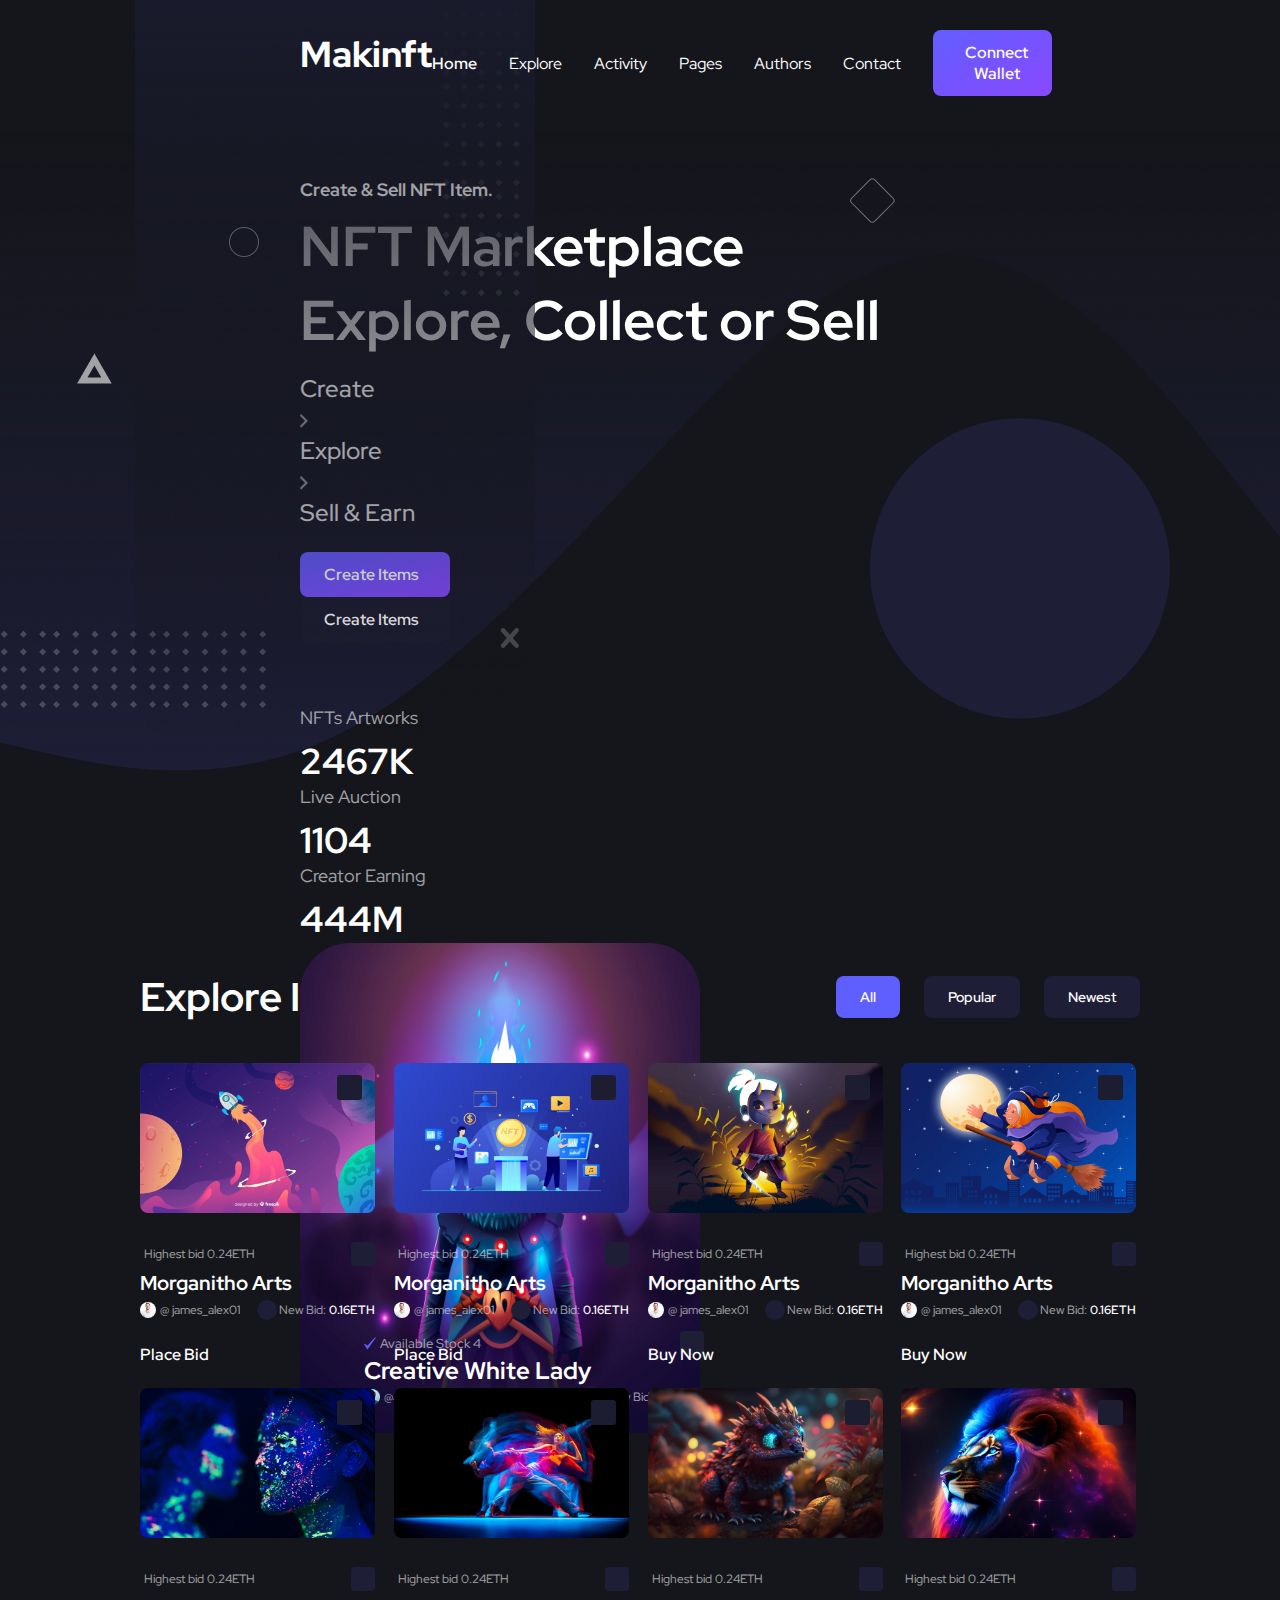
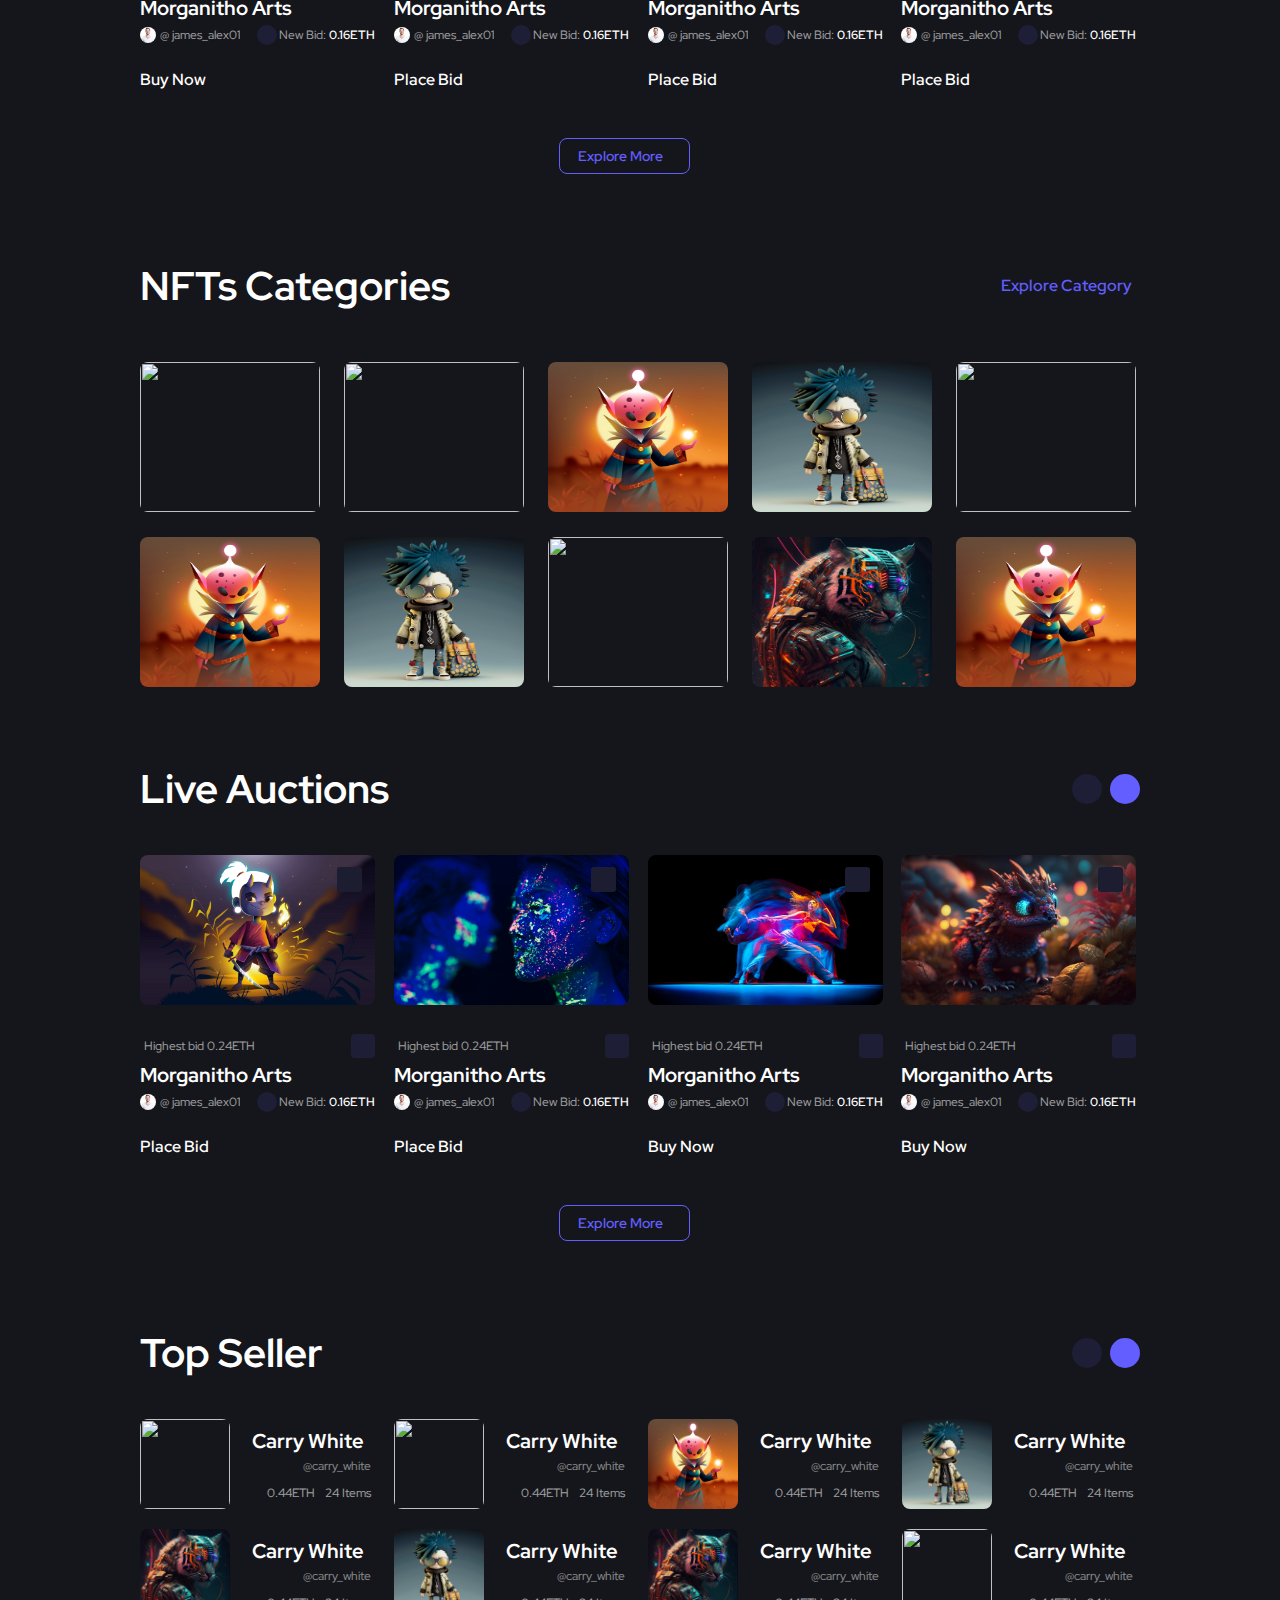
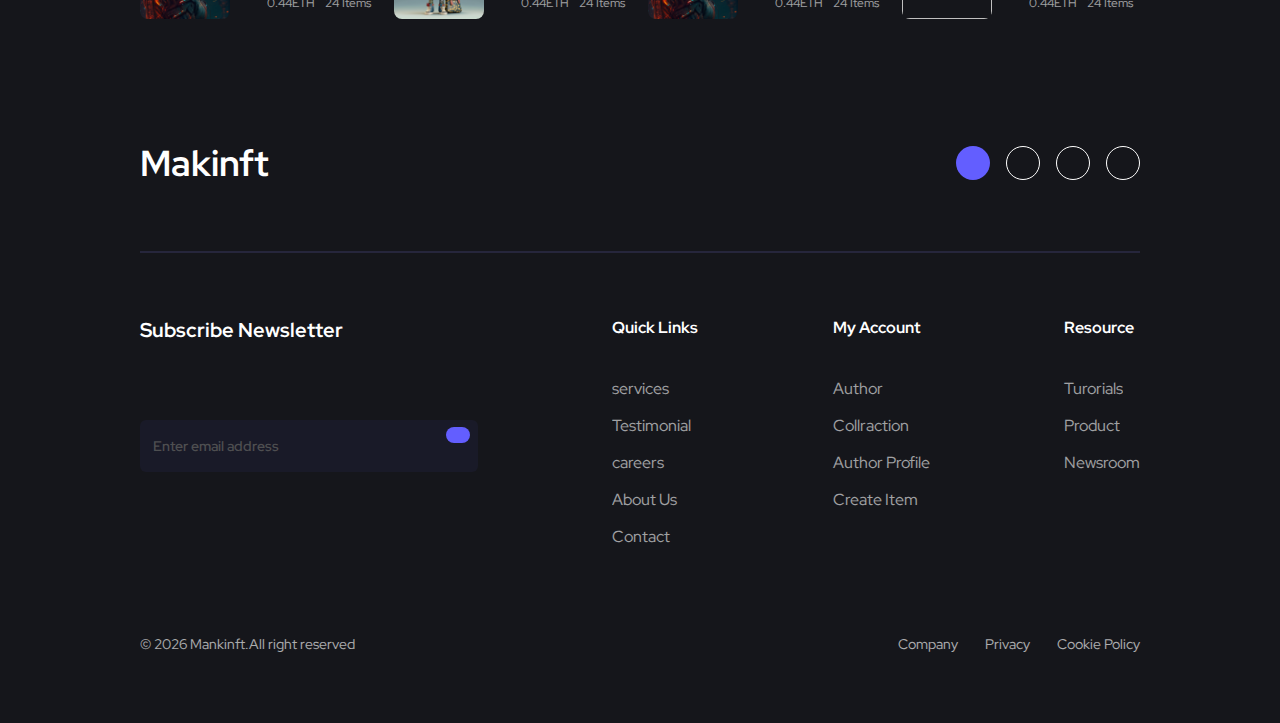
==== commit b8b2de00: "explore v1 and v2 runningJ" ====
--- a/index.html
+++ b/index.html
@@ -59,11 +59,15 @@
     <!-- hero section start from here -->
     <header id="hero-1">
       <!-- desktop nav -->
-      <nav class="nav-row">
+      <nav id="remove" class="nav-row">
         <h3 class="nav-title-row">Makinft</h3>
         <ul class="nav-link-row">
           <li class="active-menu">Home</li>
-          <li><a style="text-decoration: none; color: #ffffff;" href="explore.html">Explore</a></li>
+          <li>
+            <a style="text-decoration: none; color: #ffffff" href="explore.html"
+              >Explore</a
+            >
+          </li>
           <li>Activity</li>
           <li class="page-li">Pages</li>
           <li>Authors</li>
@@ -85,7 +89,13 @@
           </div>
           <ul class="mobile-nav-link-row">
             <li class="mobile-active-menu">Home</li>
-            <li><a style="text-decoration: none; color: #ffffff;" href="explore.html">Explore</a></li>
+            <li>
+              <a
+                style="text-decoration: none; color: #ffffff"
+                href="explore.html"
+                >Explore</a
+              >
+            </li>
             <li>Activity</li>
             <li class="mobile-page-li">Pages</li>
             <li>Authors</li>
@@ -94,8 +104,8 @@
         </div>
       </nav>
       <!-- hero main content -->
-      <section
-        class="d-flex mx-auto justify-content-between align-items-center hero-main-content"
+      <section id="remove"
+        class="d-flex mx-auto align-items-center hero-main-content"
       >
         <img
           class="hero-1-position-1"
@@ -128,6 +138,11 @@
           alt=""
         />
         <img
+          class="hero-1-position-8"
+          src="images/home-1/hero/vectors/triengle.png"
+          alt=""
+        />
+        <img
           class="hero-1-position-7"
           src="images/home-1/hero/vectors/rectangle-3.png"
           alt=""
@@ -1079,17 +1094,6 @@
         </div>
       </section>
       <!-- Live Auctions section end here -->
-
-      <!-- owl carousel -->
-      <!-- <div class="owl-carousel">
-        <div>Your Content</div>
-        <div>Your Content</div>
-        <div>Your Content</div>
-        <div>Your Content</div>
-        <div>Your Content</div>
-        <div>Your Content</div>
-        <div>Your Content</div>
-      </div> -->
 
       <!-- Top seller section start from here -->
       <section class="top-seller">
@@ -1366,7 +1370,13 @@
           </div>
         </div>
         <div class="copyright">
-          <p>@2022 Mankinft.All right reserved</p>
+          <p>
+            &copy;
+            <script>
+              document.write(new Date().getFullYear());
+            </script>
+            Mankinft.All right reserved
+          </p>
           <div class="copyright-policy">
             <p>Company</p>
             <p>Privacy</p>
@@ -1379,33 +1389,11 @@
 
     <!-- all js file -->
     <script type="text/javascript" src="js/index.js"></script>
-
-    <!-- owl cdn -->
-    <!-- <script
-      src="https://cdnjs.cloudflare.com/ajax/libs/owl-carousel/1.3.3/owl.carousel.min.js"
-      integrity="sha512-9CWGXFSJ+/X0LWzSRCZFsOPhSfm6jbnL+Mpqo0o8Ke2SYr8rCTqb4/wGm+9n13HtDE1NQpAEOrMecDZw4FXQGg=="
-      crossorigin="anonymous"
-      referrerpolicy="no-referrer"
-    ></script> -->
-    <!-- jquery cdn for owl-->
-    <!-- <script
-      src="https://cdnjs.cloudflare.com/ajax/libs/jquery/3.7.0/jquery.min.js"
-      integrity="sha512-3gJwYpMe3QewGELv8k/BX9vcqhryRdzRMxVfq6ngyWXwo03GFEzjsUm8Q7RZcHPHksttq7/GFoxjCVUjkjvPdw=="
-      crossorigin="anonymous"
-      referrerpolicy="no-referrer"
-    ></script> -->
-    <!-- owl script -->
-    <!-- <script>
-      $(document).ready(function () {
-        $(".owl-carousel").owlCarousel();
-      });
-    </script> -->
     <!-- this is bootstrap script file -->
     <script
       src="https://cdn.jsdelivr.net/npm/bootstrap@5.3.1/dist/js/bootstrap.bundle.min.js"
       integrity="sha384-HwwvtgBNo3bZJJLYd8oVXjrBZt8cqVSpeBNS5n7C8IVInixGAoxmnlMuBnhbgrkm"
       crossorigin="anonymous"
     ></script>
-    
   </body>
 </html>
--- a/css/style.css
+++ b/css/style.css
@@ -8,12 +8,14 @@
 /* hero section style start from here */
 .nav-row {
   padding-top: 30px;
-  max-width: 1320px;
+  /* max-width: 1320px; */
   margin: auto;
   display: flex;
-  align-items: center;
   justify-content: space-between;
-}
+  padding-left: 300px;
+  padding-right: 300px;
+}
+
 .nav-title-row {
   color: #ffffff;
   font-size: 36px;
@@ -56,12 +58,10 @@
   background-repeat: no-repeat;
   background-size: cover;
   background-position: center;
-  /* max-width: 100%; */
   height: 960px;
-  /* height: 1300px; */
 }
 .hero-main-content {
-  max-width: 1320px;
+  /* max-width: 1320px; */
 }
 .hero-description {
   z-index: 1;
@@ -230,41 +230,51 @@
 .hero-main-content {
   margin-top: 82px;
   position: relative;
+  justify-content: space-between;
+  padding-left: 300px;
+  padding-right: 300px;
 }
 .hero-1-position-1 {
   position: absolute;
-  left: -70px;
-  top: 20px;
+  left: 228px;
+  top: 49px;
+  z-index: 1;
 }
 .hero-1-position-2 {
   position: absolute;
   top: 650px;
-  left: 386px;
+  left: 655px;
 }
 .hero-1-position-3 {
   position: absolute;
-  top: 300px;
-  left: 935px;
+  top: 295px;
+  right: 170px;
 }
 .hero-1-position-4 {
   position: absolute;
   top: 452px;
-  left: -309px;
+  left: -17px;
 }
 .hero-1-position-5 {
   position: absolute;
-  top: -197px;
-  right: 491px;
+  top: -198px;
+  right: 760px;
 }
 .hero-1-position-6 {
   position: absolute;
   top: 0;
-  right: 720px;
+  left: 850px;
 }
 .hero-1-position-7 {
   position: absolute;
   top: -190px;
-  left: -135px;
+  left: 135px;
+}
+.hero-1-position-8 {
+  position: absolute;
+  top: 175px;
+  left: 77px;
+  z-index: 1;
 }
 .mobile-nav-row {
   display: none;
@@ -272,25 +282,27 @@
 .hero-title > :nth-child(2) {
   display: none;
 }
-.explore-card-single-hide{
+.explore-card-single-hide {
   display: none;
 }
 /* nav style here */
 
 /* hero responsive here */
 /* for max 1545 px to min 1400px */
-@media only screen and (min-width: 1400px) and (max-width: 1545px) {
+@media only screen and (max-width: 1545px) and (min-width: 1400px) {
   #hero-1 {
     background-position: center;
     background-size: contain;
     height: 900px;
   }
   .nav-row {
-    max-width: 1200px;
+    /* max-width: 1200px; */
   }
   .hero-main-content {
-    max-width: 1200px;
+    /* max-width: 1200px; */
     margin-top: 70px;
+    padding-left: 200px;
+    padding-right: 200px;
   }
   .hero-image {
     width: 450px;
@@ -299,7 +311,6 @@
   .hero-1-position-1 {
     top: -40px;
   }
-
   .hero-1-position-2 {
     opacity: 60%;
     top: 450px;
@@ -315,8 +326,9 @@
     left: 380px;
   }
   .hero-1-position-3 {
-    left: 920px;
-    top: 250px;
+    width: 320px;
+    left: 1040px;
+    top: 270px;
   }
   .hero-1-position-4 {
     top: 370px;
@@ -345,10 +357,10 @@
     height: 900px;
   }
   .nav-row {
-    max-width: 1000px;
+    /* max-width: 1000px; */
   }
   .hero-main-content {
-    max-width: 1000px;
+    /* max-width: 1000px; */
   }
   .hero-image {
     width: 400px;
@@ -361,8 +373,8 @@
   }
   .hero-1-position-3 {
     width: 300px;
-    top: 250px;
-    left: 770px;
+    top: 240px;
+    left: 870px;
   }
 }
 /* for big tab and laptops*/
@@ -378,10 +390,10 @@
     display: none;
   }
   .nav-row {
-    max-width: 900px;
+    /* max-width: 900px; */
   }
   .hero-main-content {
-    max-width: 900px;
+    /* max-width: 900px; */
   }
   .hero-subtile {
     font-size: 16px;
@@ -456,7 +468,7 @@
   }
   /* hero content */
   .hero-image {
-    max-width: 300px;
+    max-width: 320px;
     height: 400px;
     border-radius: 40px;
   }
@@ -520,8 +532,8 @@
   .hero-1-position-3 {
     width: 250px;
     position: absolute;
-    top: 200px;
-    left: 710px;
+    top: 190px;
+    left: 740px;
     overflow: hidden;
   }
   .hero-1-position-4 {
@@ -558,7 +570,7 @@
     height: 520px;
   }
   .nav-row {
-    max-width: 695px;
+    /* max-width: 695px; */
   }
   .mobile-nav-row {
     display: none;
@@ -665,8 +677,6 @@
   .profile-1-image {
     width: 12px;
   }
-  .profile-div {
-  }
   .profile-1-name {
     font-size: 10px;
   }
@@ -682,8 +692,7 @@
   /* hero-1-position-1 */
   .hero-main-content {
     margin-top: 20px;
-    position: relative;
-    max-width: 695px;
+    /* max-width: 695px; */
   }
   .hero-1-position-1 {
     width: 15px;
@@ -701,7 +710,7 @@
     width: 200px;
     position: absolute;
     top: 180px;
-    left: 520px;
+    left: 550px;
   }
   .hero-1-position-4 {
     width: 150px;
@@ -731,7 +740,7 @@
 /* for tab and laptops responsive */
 @media only screen and (max-width: 768px) and (min-width: 541px) {
   .nav-row {
-    max-width: 520px;
+    /* max-width: 520px; */
     margin: auto;
     padding-top: 20px;
   }
@@ -838,7 +847,7 @@
     font-size: 15px;
     margin-bottom: 0;
   }
-  .profile-div{
+  .profile-div {
     margin-top: 5px;
   }
   .hero-profile-1 {
@@ -865,7 +874,7 @@
     z-index: 1;
   }
   .hero-main-content {
-    max-width: 520px;
+    /* max-width: 520px; */
     margin-top: 30px;
     position: relative;
     margin: auto;
@@ -917,7 +926,7 @@
 /* microsoft surface duo series device */
 @media only screen and (max-width: 540px) and (min-width: 481px) {
   .nav-row {
-    max-width: 460px;
+    /* max-width: 460px; */
     margin: auto;
     padding-top: 20px;
   }
@@ -1049,7 +1058,7 @@
     z-index: 1;
   }
   .hero-main-content {
-    max-width: 460px;
+    /* max-width: 460px; */
     margin-top: 30px;
     position: relative;
     margin: auto;
@@ -1115,7 +1124,7 @@
     display: none;
   }
   .mobile-nav-row {
-    max-width: 350px;
+    /* max-width: 350px; */
     margin: auto;
     padding-top: 15px;
     display: flex;
@@ -1290,7 +1299,7 @@
     z-index: 1;
   }
   .hero-main-content {
-    max-width: 350px;
+    /* max-width: 350px; */
     padding-left: 10px;
     padding-right: 10px;
     margin-top: 25px;
@@ -1355,7 +1364,7 @@
     display: none;
   }
   .mobile-nav-row {
-    max-width: 270px;
+    /* max-width: 270px; */
     margin: auto;
     padding-top: 15px;
     display: flex;
@@ -1531,7 +1540,7 @@
     z-index: 1;
   }
   .hero-main-content {
-    max-width: 270px;
+    /* max-width: 270px; */
     padding-left: 5px;
     padding-right: 5px;
     margin-top: 15px;
@@ -1737,6 +1746,7 @@
 .profile-2 {
   display: flex;
   align-items: center;
+  gap: 2px;
 }
 .new-bid {
   display: flex;
@@ -2065,7 +2075,7 @@
     margin-top: 18px;
     font-size: 13px;
   }
-  .explore-card-single-hide{
+  .explore-card-single-hide {
     display: none;
   }
 }
@@ -2074,7 +2084,6 @@
   .explore-section {
     max-width: 695px;
     margin-top: 40px;
-
   }
   .explore-title {
     font-size: 30px;
@@ -2205,7 +2214,7 @@
     margin-top: 14px;
     font-size: 11px;
   }
-  .explore-card-single-hide{
+  .explore-card-single-hide {
     display: none;
   }
 }
@@ -2345,7 +2354,7 @@
     margin-top: 14px;
     font-size: 11px;
   }
-  .explore-card-single-hide{
+  .explore-card-single-hide {
     display: block;
   }
 }
@@ -2479,14 +2488,13 @@
     margin-top: 18px;
     font-size: 13px;
   }
-  .explore-card-hide{
+  .explore-card-hide {
     display: none;
   }
 }
 /* for sm device */
 @media only screen and (max-width: 480px) and (min-width: 359px) {
   .explore-section {
-
     max-width: 350px;
     padding-left: 10px;
     padding-right: 10px;
@@ -2521,10 +2529,10 @@
   .card-top-row {
     margin-top: 14px;
   }
-  .card-profile img{
+  .card-profile img {
     width: 7px;
   }
-  .card-profile p{
+  .card-profile p {
     font-size: 9px;
   }
   .card-row {
@@ -2625,7 +2633,7 @@
     margin-top: 25px;
     font-size: 13px;
   }
-  .explore-card-hide{
+  .explore-card-hide {
     display: none;
   }
 }
@@ -2633,7 +2641,7 @@
 /* for xs device */
 @media only screen and (max-width: 358px) {
   .explore-section {
-    max-width:270px;
+    max-width: 270px;
     padding-left: 5px;
     padding-right: 5px;
     margin-top: -70px;
@@ -2667,10 +2675,10 @@
   .card-top-row {
     margin-top: 14px;
   }
-  .card-profile img{
+  .card-profile img {
     width: 7px;
   }
-  .card-profile p{
+  .card-profile p {
     font-size: 9px;
   }
   .card-row {
@@ -2771,7 +2779,7 @@
     margin-top: 18px;
     font-size: 10px;
   }
-  .explore-card-hide{
+  .explore-card-hide {
     display: none;
   }
 }
@@ -3193,7 +3201,7 @@
     opacity: 60%;
     margin-top: -10px;
   }
-  .categories-card-double-hide{
+  .categories-card-double-hide {
     display: none;
   }
 }
@@ -3280,7 +3288,7 @@
     opacity: 60%;
     margin-top: -10px;
   }
-  .categories-card-single-hide{
+  .categories-card-single-hide {
     display: none;
   }
 }
@@ -3367,7 +3375,7 @@
     opacity: 60%;
     margin-top: -10px;
   }
-  .categories-card-hide{
+  .categories-card-hide {
     display: none;
   }
 }
@@ -3457,16 +3465,16 @@
     opacity: 60%;
     margin-top: -10px;
   }
-  .categories-card-hide{
+  .categories-card-hide {
     display: none;
   }
 }
 /* for xs device */
 @media only screen and (max-width: 358px) {
   .categories {
-    max-width:270px;
+    max-width: 270px;
     padding-left: 5px;
-    padding-right:5px;
+    padding-right: 5px;
     margin-top: 60px;
   }
 
@@ -3547,7 +3555,7 @@
     opacity: 60%;
     margin-top: -10px;
   }
-  .categories-card-hide{
+  .categories-card-hide {
     display: none;
   }
 }
@@ -3899,10 +3907,10 @@
     cursor: pointer;
     background: #625eff;
   }
-  .live-card-hide-1{
+  .live-card-hide-1 {
     display: block;
   }
-  .live-card-hide-1{
+  .live-card-hide-1 {
     display: none;
   }
 }
@@ -3961,10 +3969,10 @@
     cursor: pointer;
     background: #625eff;
   }
-  .live-card-hide-1{
+  .live-card-hide-1 {
     display: none;
   }
-  .live-card-hide-2{
+  .live-card-hide-2 {
     display: none;
   }
 }
@@ -4023,10 +4031,10 @@
     cursor: pointer;
     background: #625eff;
   }
-  .live-card-hide-1{
+  .live-card-hide-1 {
     display: none;
   }
-  .live-card-hide-2{
+  .live-card-hide-2 {
     display: none;
   }
 }
@@ -4085,10 +4093,10 @@
     cursor: pointer;
     background: #625eff;
   }
-  .live-card-hide-1{
+  .live-card-hide-1 {
     display: none;
   }
-  .live-card-hide-2{
+  .live-card-hide-2 {
     display: none;
   }
 }
@@ -4346,7 +4354,7 @@
     font-size: 12px;
     font-weight: 400;
   }
-  .top-seller-double-hide{
+  .top-seller-double-hide {
     display: none;
   }
 }
@@ -4416,7 +4424,7 @@
     font-size: 10px;
     font-weight: 400;
   }
-  .top-seller-double-hide{
+  .top-seller-double-hide {
     display: none;
   }
 }
@@ -4487,7 +4495,7 @@
     font-size: 7px;
     font-weight: 400;
   }
-  .top-seller-double-hide{
+  .top-seller-double-hide {
     display: none;
   }
 }
@@ -4558,7 +4566,7 @@
     font-size: 10px;
     font-weight: 400;
   }
-  .top-seller-card-hide{
+  .top-seller-card-hide {
     display: none;
   }
 }
@@ -4634,7 +4642,7 @@
   .top-seller-rating img {
     width: 7px;
   }
-  .top-seller-card-hide{
+  .top-seller-card-hide {
     display: none;
   }
 }
@@ -4704,7 +4712,7 @@
   .top-seller-rating img {
     width: 6px;
   }
-  .top-seller-card-hide{
+  .top-seller-card-hide {
     display: none;
   }
 }
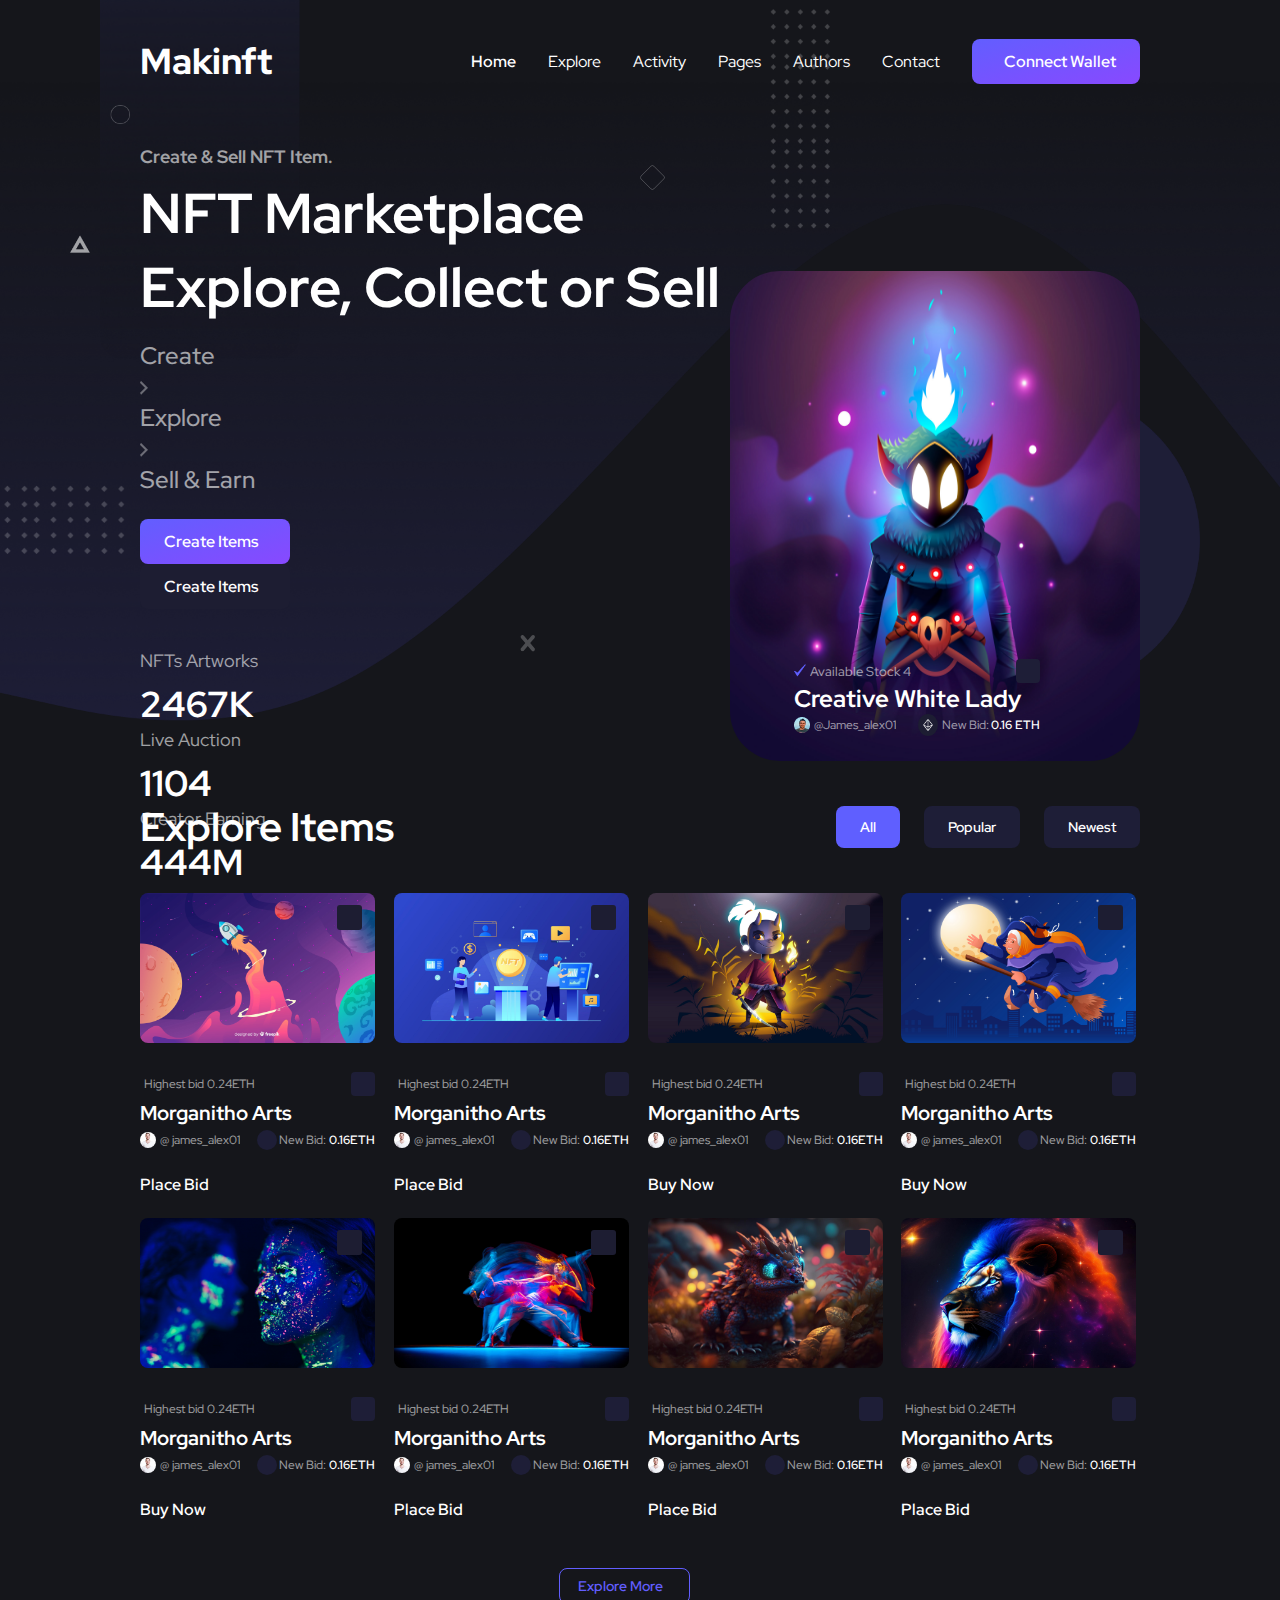
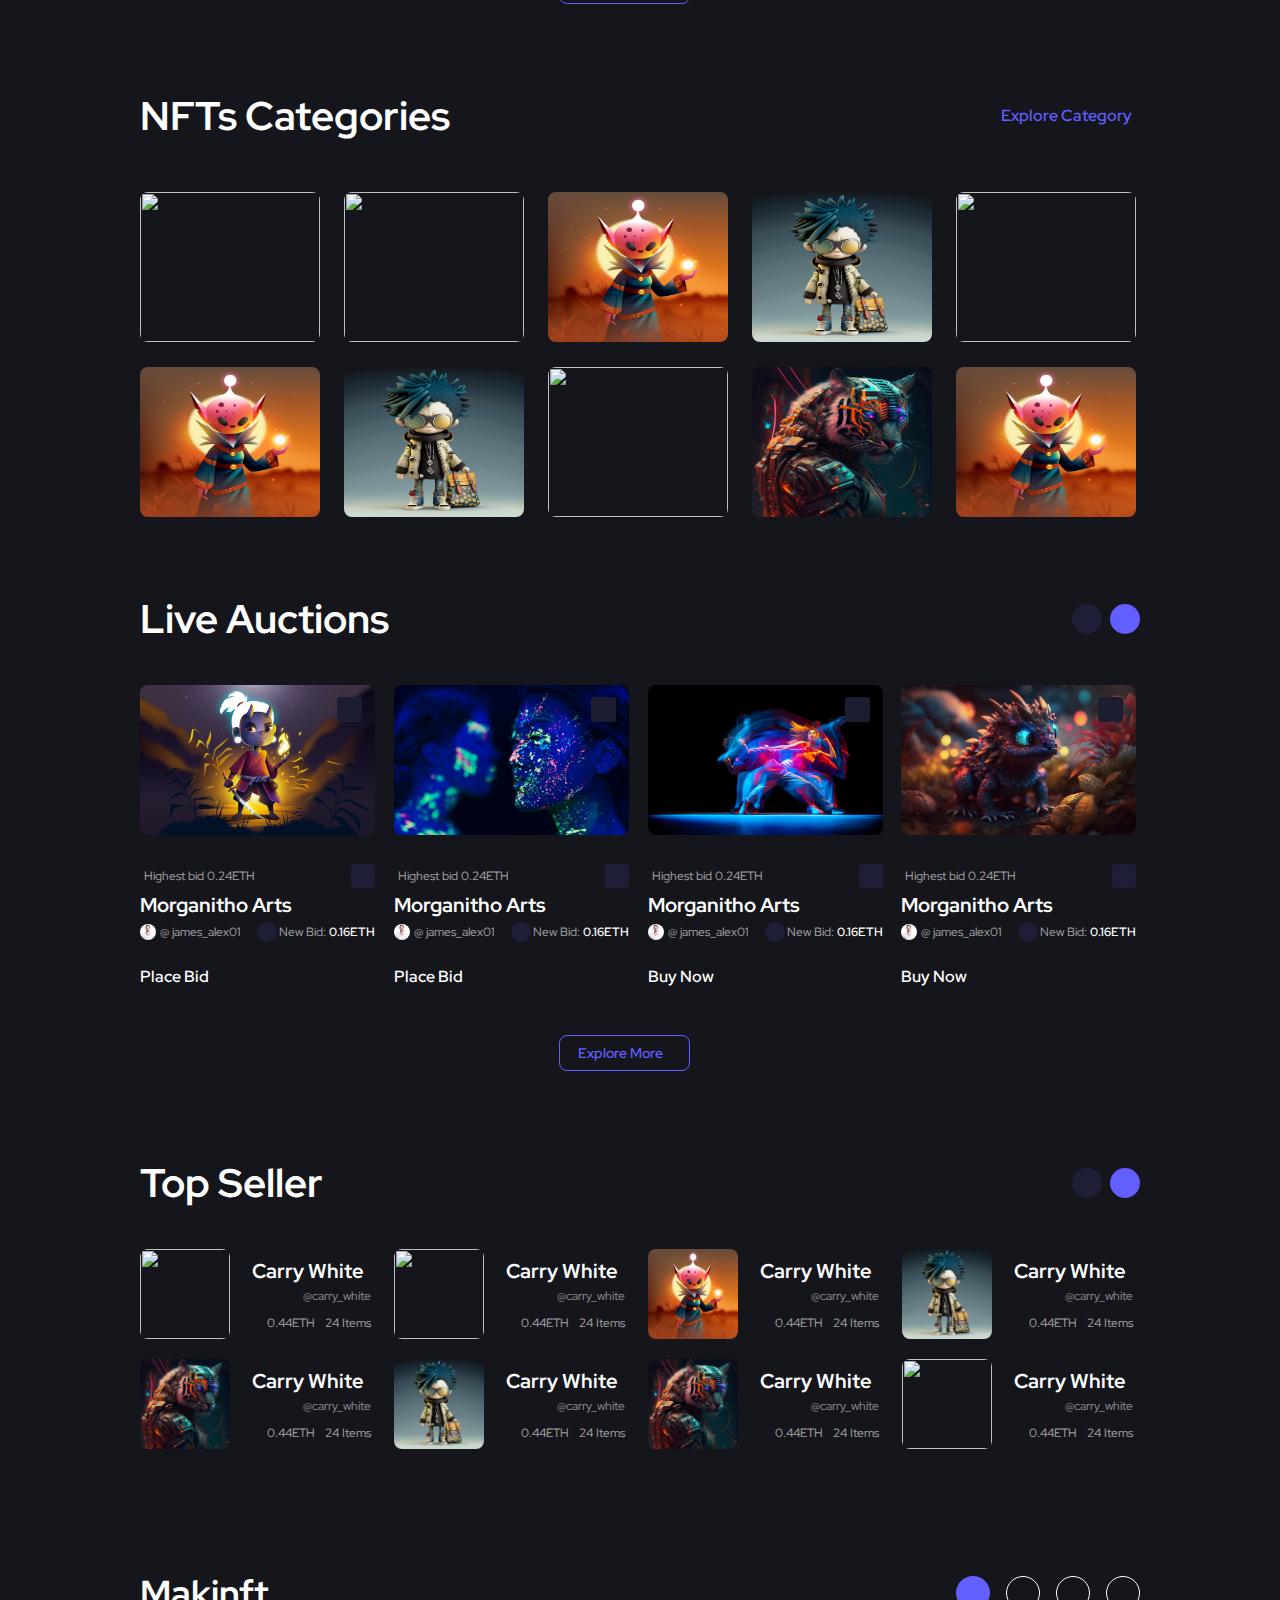
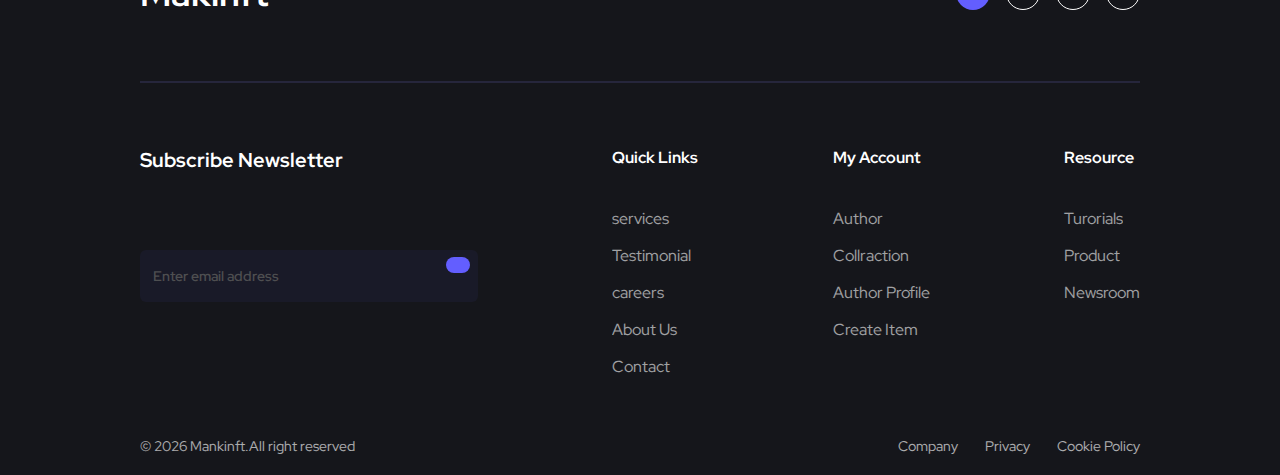
==== commit 7b0b5d91: "home 2 ok with padding for mobile" ====
--- a/index.html
+++ b/index.html
@@ -6,23 +6,7 @@
     <title>Makinft</title>
 
     <!-- for css style -->
-    <link rel="stylesheet" href="/css/style.css" />
-    <!-- for owl slider link -->
-    <!-- <link
-      rel="stylesheet"
-      href="https://cdnjs.cloudflare.com/ajax/libs/owl-carousel/1.3.3/owl.carousel.min.css"
-      integrity="sha512-X/RSQYxFb/tvuz6aNRTfKXDnQzmnzoawgEQ4X8nZNftzs8KFFH23p/BA6D2k0QCM4R0sY1DEy9MIY9b3fwi+bg=="
-      crossorigin="anonymous"
-      referrerpolicy="no-referrer"
-    /> -->
-    <!-- <link
-      rel="stylesheet"
-      href="https://cdnjs.cloudflare.com/ajax/libs/owl-carousel/1.3.3/owl.theme.min.css"
-      integrity="sha512-f28cvdA4Bq3dC9X9wNmSx21rjWI+5piIW/uoc2LuQ67asKxfQjUow2MkcCNcfJiaLrHcGbed1wzYe3dlY4w9gA=="
-      crossorigin="anonymous"
-      referrerpolicy="no-referrer"
-    /> -->
-
+    <link rel="stylesheet" href="/css/home-2.css" />
     <!-- this is bootstrap cdn link -->
     <link
       href="https://cdn.jsdelivr.net/npm/bootstrap@5.3.1/dist/css/bootstrap.min.css"
@@ -59,7 +43,7 @@
     <!-- hero section start from here -->
     <header id="hero-1">
       <!-- desktop nav -->
-      <nav id="remove" class="nav-row">
+      <nav class="nav-row">
         <h3 class="nav-title-row">Makinft</h3>
         <ul class="nav-link-row">
           <li class="active-menu">Home</li>
@@ -73,7 +57,8 @@
           <li>Authors</li>
           <li>Contact</li>
           <button class="primary-btn-row">
-            <img src="/images/nav/Vector.png" alt="" /> Connect Wallet
+            <img src="/images/home-1/hero/vectors/nav-btn-icon.png" alt="" />
+            Connect Wallet
           </button>
         </ul>
       </nav>
@@ -83,7 +68,8 @@
         <div class="mobile-nav-item">
           <div class="mobile-nav-btn-icone">
             <button class="mobile-primary-btn-row">
-              <img src="/images/nav/Vector.png" alt="" /> Connect Wallet
+              <img src="/images/home-1/hero/vectors/nav-btn-icon.png" alt="" />
+              Connect Wallet
             </button>
             <div class="bx bx-menu" id="menu-icon"></div>
           </div>
@@ -104,9 +90,7 @@
         </div>
       </nav>
       <!-- hero main content -->
-      <section id="remove"
-        class="d-flex mx-auto align-items-center hero-main-content"
-      >
+      <section class="hero-main-content">
         <img
           class="hero-1-position-1"
           src="images/home-1/hero/vectors/Ellipse-1.png"
--- a/css/home-2.css
+++ b/css/home-2.css
@@ -0,0 +1,6105 @@
+* {
+  padding: 0;
+  margin: 0;
+  font-family: "Red Hat Display", sans-serif;
+  box-sizing: border-box;
+  /* overflow-x: hidden; */
+}
+/* hero section style start from here */
+#hero-1 {
+  background-image: url("/images/home-1/hero/bg.png");
+  background-repeat: no-repeat;
+  background-size: cover;
+  background-position: center; 
+  height: 966px;
+}
+.nav-row {
+  display: flex;
+  align-items: center;
+  justify-content: space-between;
+  padding-top: 37px;
+  max-width: 1320px;
+  margin: auto;
+}
+.hero-main-content {
+  display: flex;
+  align-items: center;
+  justify-content: space-between;
+  padding-top: 94px;
+  max-width: 1320px;
+  margin: auto;
+  position: relative;
+}
+.nav-title-row {
+  color: #ffffff;
+  font-size: 36px;
+  font-weight: 800;
+  z-index: 1;
+}
+.nav-link-row {
+  display: flex;
+  align-items: center;
+  gap: 32px;
+  z-index: 1;
+}
+.nav-link-row li {
+  list-style: none;
+  color: #ffffff;
+  cursor: pointer;
+}
+.nav-link-row li:hover {
+  border-bottom: 2px solid #ffffff;
+  font-weight: 600;
+}
+.active-menu {
+  font-weight: 600;
+}
+.primary-btn-row {
+  display: flex;
+  align-items: center;
+  justify-content: center;
+  gap: 8px;
+  background: linear-gradient(to bottom right, #625eff, #8849ff);
+  border: none;
+  padding: 12px 24px;
+  border-radius: 8px;
+  color: #ffff;
+  font-weight: 600;
+  font-size: 16px;
+}
+.hero-description {
+  z-index: 1;
+}
+.hero-subtile {
+  color: #ffffff;
+  opacity: 60%;
+  font-size: 18px;
+}
+.hero-title {
+  color: #ffffff;
+  font-size: 56px;
+  font-weight: 700;
+  margin-top: 8px;
+}
+.hero-item {
+  margin-top: 16px;
+  font-size: 24px;
+  font-weight: 500;
+  color: #ffffff;
+  opacity: 60%;
+  gap: 8px;
+}
+.hero-item p {
+  margin-bottom: 0;
+}
+.hero-btn-group {
+  margin-top: 24px;
+  gap: 8px;
+}
+.hero-btn-1 {
+  display: flex;
+  align-items: center;
+  justify-content: center;
+  gap: 8px;
+  background: linear-gradient(to bottom right, #625eff, #8849ff);
+  border: none;
+  padding: 12px 24px;
+  border-radius: 8px;
+  color: #ffff;
+  font-weight: 600;
+  font-size: 16px;
+}
+.hero-btn-2 {
+  display: flex;
+  align-items: center;
+  justify-content: center;
+  gap: 8px;
+  background: #1d1d32;
+  border: none;
+  padding: 12px 24px;
+  border-radius: 8px;
+  color: #ffff;
+  font-weight: 600;
+  font-size: 16px;
+}
+.hero-btn-arrow {
+  font-size: 10px;
+}
+.countdown-group {
+  margin-top: 64px;
+  gap: 64px;
+}
+.countdown-text {
+  color: #ffffff;
+  font-size: 18px;
+  opacity: 60%;
+  font-weight: 400;
+  margin-bottom: 0;
+}
+.countdown-number {
+  font-size: 36px;
+  font-weight: 700;
+  color: #ffffff;
+  margin-top: 8px;
+}
+.hero-content-img {
+  display: flex;
+  justify-content: end;
+  flex-direction: column;
+  position: relative;
+}
+.hero-image {
+  max-width: 600px;
+  height: 700px;
+  border-radius: 50px;
+}
+.hero-content-div {
+  width: 50%;
+  margin: auto;
+  position: absolute;
+  margin-left: 64px;
+  margin-bottom: 25px;
+}
+.stock {
+  display: flex;
+  align-items: center;
+  justify-content: space-between;
+}
+.available {
+  display: flex;
+  align-items: center;
+  gap: 4px;
+}
+.love-div {
+  width: 29px;
+  height: 29px;
+  padding: 4px;
+  background: #1d1d32;
+  display: flex;
+  align-items: center;
+  justify-content: center;
+  border-radius: 4px;
+}
+.available small {
+  color: #ffffff;
+  opacity: 60%;
+}
+.love {
+  color: #ff4450;
+}
+.hero-content-title {
+  font-size: 24px;
+  font-weight: 700;
+  color: #ffffff;
+}
+.profile-div {
+  display: flex;
+  align-items: center;
+  justify-content: space-between;
+}
+.hero-profile-1 {
+  display: flex;
+  align-items: center;
+  gap: 4px;
+}
+.profile-1-name {
+  font-size: 12px;
+  font-weight: 400;
+  color: #ffffff;
+  opacity: 60%;
+}
+.hero-profile-2 img {
+  background: #1d1d32;
+  padding: 5px;
+  width: 20px;
+  border-radius: 50%;
+}
+.hero-profile-2 {
+  display: flex;
+  align-items: center;
+  gap: 4px;
+}
+.profile-2-name {
+  font-size: 12px;
+  font-weight: 400;
+  color: #ffffff;
+  opacity: 60%;
+}
+.profile-2-ETH {
+  font-size: 12px;
+  font-weight: 600;
+  color: #ffffff;
+}
+/* hero position- */
+.hero-1-position-1 {
+  position: absolute;
+  top: 120px;
+  left: -70px;
+  z-index: 1;
+}
+.hero-1-position-2 {
+  position: absolute;
+  bottom: 10px;
+  left: 370px;
+}
+.hero-1-position-3 {
+  position: absolute;
+  bottom: -100px;
+  right: -110px;
+}
+.hero-1-position-4 {
+  position: absolute;
+  top: 540px;
+  left: -312px;
+}
+.hero-1-position-5 {
+  position: absolute;
+  top: -210px;
+  left: 765px;
+}
+.hero-1-position-6 {
+  position: absolute;
+  top: 100px;
+  left: 550px;
+}
+.hero-1-position-7 {
+  position: absolute;
+  top: -100px;
+  left: -145px;
+}
+.hero-1-position-8 {
+  position: absolute;
+  top: 252px;
+  left: -180px;
+  z-index: 1;
+}
+.mobile-nav-row {
+  display: none;
+}
+.hero-title > :nth-child(2) {
+  display: none;
+}
+.explore-card-single-hide {
+  display: none;
+}
+/* hero responsive here */
+/* for xs device */
+@media only screen and (max-width: 358px) {
+  .hero-image {
+    width: 140px;
+    height: 170px;
+    border-radius: 13px;
+  }
+  #hero-1 {
+    background-position: center;
+    background-size: contain;
+    width: 100%;
+    height: 330px;
+  }
+  .nav-row {
+    display: none;
+  }
+  .mobile-nav-row {
+    margin: auto;
+    max-width: 100%;
+    padding-left: 10px;
+    padding-right: 10px;
+    padding-top: 15px;
+    display: flex;
+    justify-content: space-between;
+  }
+  .mobile-nav-btn-icone {
+    display: flex;
+    align-items: center;
+    gap: 6px;
+  }
+  #menu-icon {
+    font-size: 25px;
+    color: #ffffff;
+    z-index: 2;
+  }
+  .mobile-nav-link-row {
+    position: absolute;
+    top: -230px;
+    right: 15.5%;
+    border-radius: 10px;
+    display: flex;
+    flex-direction: column;
+    justify-content: flex-start;
+    width: 130px;
+    background: #1d1d32;
+    color: #ffffff;
+    padding-bottom: 15px;
+    margin-left: -10px;
+  }
+  .open {
+    z-index: 2;
+    top: 50px;
+  }
+  .mobile-nav-link-row li {
+    display: block;
+    margin-top: 14px;
+    margin-left: -10px;
+    font-size: 14px;
+    font-weight: 500;
+    transition: all 0.2 ease;
+  }
+  .mobile-nav-link-row li:hover {
+    font-weight: 600;
+  }
+  .mobile-active-menu {
+    font-weight: 600;
+  }
+  .mobile-nav-title-row {
+    z-index: 1;
+    font-size: 11px;
+    font-weight: 700;
+    color: #ffffff;
+  }
+  .mobile-primary-btn-row {
+    z-index: 2;
+    background: linear-gradient(to bottom right, #625eff, #8849ff);
+    font-size: 6px;
+    font-weight: 500;
+    color: #ffffff;
+    padding: 4px 6px;
+    border: none;
+    border-radius: 4px;
+  }
+  .mobile-primary-btn-row img {
+    width: 10px;
+  }
+  .hero-content-img {
+    display: block;
+  }
+  .hero-description {
+    max-width: 500px;
+    margin: auto;
+  }
+  .hero-subtile {
+    font-size: 9px;
+  }
+  .hero-title {
+    font-size: 15px;
+    margin-bottom: 0;
+  }
+  .hero-item {
+    margin-top: 4px;
+    gap: 2px;
+  }
+  .hero-item p {
+    font-size: 9px;
+  }
+  .hero-item img {
+    width: 3px;
+  }
+  .hero-btn-group {
+    margin-top: 6px;
+  }
+  .hero-btn-1 {
+    font-size: 6px;
+    padding: 1px 5px;
+    gap: 1px;
+    font-weight: 500;
+  }
+  .hero-btn-2 {
+    font-size: 6px;
+    padding: 4px 8px;
+    gap: 2px;
+    font-weight: 500;
+  }
+  .hero-btn-arrow {
+    font-size: 4px;
+  }
+  .countdown-group {
+    margin-top: 15px;
+    gap: 6px;
+  }
+  .countdown-text {
+    font-size: 5.5px;
+  }
+  .countdown-number {
+    font-size: 10px;
+    margin-top: 6px;
+  }
+  .hero-content-div {
+    width: 85%;
+    margin-left: 7px;
+    position: absolute;
+    top: 110px;
+  }
+  .available img {
+    width: 7px;
+  }
+  .available small {
+    font-size: 7px;
+  }
+  .love-div {
+    width: 13px;
+    height: 13px;
+    border-radius: 2px;
+  }
+  .love {
+    font-size: 7px;
+  }
+  .hero-content-title {
+    font-size: 10px;
+    margin-bottom: 0;
+  }
+  .hero-profile-1 {
+    gap: 2px;
+  }
+  .hero-profile-1 img {
+    width: 9px;
+  }
+  .hero-profile-1 small {
+    font-size: 6px;
+  }
+  .hero-profile-2 {
+    gap: 2px;
+  }
+  .hero-profile-2 img {
+    width: 10px;
+    padding: 2.5px;
+  }
+  .profile-2-name {
+    font-size: 6px;
+  }
+  .profile-2-ETH {
+    font-size: 6px;
+  }
+
+  .hero-description {
+    z-index: 1;
+    margin: 0;
+  }
+  .hero-main-content {
+    max-width: 100%;
+    padding-left: 10px;
+    padding-right: 10px;
+    gap: 5px;
+    padding-top: 15px;
+    position: relative;
+  }
+  .hero-1-position-1 {
+    width: 8px;
+    position: absolute;
+    top: 3%;
+    left: 20%;
+  }
+  .hero-1-position-2 {
+    width: 8px;
+    position: absolute;
+    top: 80%;
+    left: 45%;
+    opacity: 60%;
+  }
+  .hero-1-position-3 {
+    display: none;
+  }
+  .hero-1-position-4 {
+    width: 90px;
+    position: absolute;
+    top: 80%;
+    left: -30%;
+  }
+  .hero-1-position-5 {
+    width: 25px;
+    position: absolute;
+    top: -30%;
+    left: 55%;
+  }
+  .hero-1-position-6 {
+    width: 10px;
+    position: absolute;
+    top: 50%;
+    left: 45%;
+  }
+  .hero-1-position-7 {
+    width: 60px;
+    position: absolute;
+    top: -100px;
+    left: 50px;
+  }
+}
+/* for sm device */
+@media only screen and (max-width: 480px) and (min-width: 359px) {
+  .hero-image {
+    width: 180px;
+    height: 230px;
+    border-radius: 15px;
+  }
+  #hero-1 {
+    background-position: center;
+    background-size: contain;
+    width: 100%;
+    height: 380px;
+  }
+  .nav-row {
+    display: none;
+  }
+  .mobile-nav-row {
+    max-width: 100%;
+    margin: auto;
+    padding-top: 15px;
+    display: flex;
+    justify-content: space-between;
+    padding-left: 15px;
+    padding-right: 15px;
+  }
+  .mobile-nav-btn-icone {
+    display: flex;
+    align-items: center;
+    gap: 8px;
+  }
+  #menu-icon {
+    font-size: 25px;
+    color: #ffffff;
+    z-index: 2;
+  }
+  .mobile-nav-link-row {
+    position: absolute;
+    top: -230px;
+    right: 15.5%;
+    border-radius: 10px;
+    display: flex;
+    flex-direction: column;
+    justify-content: flex-start;
+    width: 130px;
+    background: #1d1d32;
+    color: #ffffff;
+    padding-bottom: 15px;
+    margin-left: -10px;
+  }
+  .open {
+    z-index: 2;
+    top: 50px;
+    /* margin-right: 35px; */
+  }
+  .mobile-nav-link-row li {
+    display: block;
+    margin-top: 14px;
+    margin-left: -10px;
+    font-size: 14px;
+    font-weight: 500;
+    transition: all 0.2 ease;
+  }
+  .mobile-nav-link-row li:hover {
+    font-weight: 600;
+  }
+  .mobile-active-menu {
+    font-weight: 600;
+  }
+  .mobile-nav-title-row {
+    padding-top: 8px;
+    margin-bottom: 0;
+    z-index: 1;
+    font-size: 13px;
+    font-weight: 700;
+    color: #ffffff;
+  }
+  .mobile-primary-btn-row {
+    z-index: 2;
+    background: linear-gradient(to bottom right, #625eff, #8849ff);
+    font-size: 8px;
+    font-weight: 500;
+    color: #ffffff;
+    padding: 6px 8px;
+    border: none;
+    border-radius: 4px;
+  }
+  .mobile-primary-btn-row img {
+    width: 10px;
+  }
+  .hero-content-img {
+    display: block;
+  }
+  .hero-subtile {
+    font-size: 10px;
+  }
+  .hero-title {
+    font-size: 18px;
+  }
+  .hero-title:nth-child(1) {
+    display: none;
+  }
+  .hero-item {
+    margin-top: 6px;
+    gap: 2px;
+  }
+  .hero-item p {
+    font-size: 12px;
+  }
+  .hero-item img {
+    width: 4px;
+  }
+  .hero-btn-group {
+    margin-top: 10px;
+  }
+  .hero-btn-1 {
+    font-size: 8px;
+    padding: 4px 8px;
+    gap: 2px;
+    font-weight: 500;
+  }
+  .hero-btn-2 {
+    font-size: 8px;
+    padding: 4px 8px;
+    gap: 2px;
+    font-weight: 500;
+  }
+  .hero-btn-arrow {
+    font-size: 5px;
+  }
+  .countdown-group {
+    margin-top: 20px;
+    gap: 10px;
+  }
+  .countdown-text {
+    font-size: 7px;
+  }
+  .countdown-number {
+    font-size: 12px;
+    margin-top: 6px;
+  }
+  .hero-content-div {
+    width: 85%;
+    margin-left: 7px;
+    position: absolute;
+    top: 170px;
+  }
+  .available img {
+    width: 8px;
+  }
+  .available small {
+    font-size: 8px;
+  }
+  .love-div {
+    width: 14px;
+    height: 14px;
+    border-radius: 2px;
+  }
+  .love {
+    font-size: 8px;
+  }
+  .hero-content-title {
+    font-size: 11px;
+    margin-bottom: 0px;
+  }
+  .hero-profile-1 {
+    gap: 2px;
+  }
+  .hero-profile-1 img {
+    width: 10px;
+  }
+  .hero-profile-1 small {
+    font-size: 7px;
+  }
+  .hero-profile-2 {
+    gap: 1px;
+  }
+  .hero-profile-2 img {
+    width: 10px;
+    padding: 2.5px;
+  }
+  .profile-2-name {
+    font-size: 7px;
+  }
+  .profile-2-ETH {
+    font-size: 7px;
+  }
+  /* hero-1-position-1 */
+  .hero-description {
+    z-index: 1;
+  }
+  .hero-main-content {
+    max-width: 100%;
+    padding-left: 15px;
+    padding-right: 15px;
+    padding-top: 20px;
+    position: relative;
+    gap: 5px;
+  }
+  .hero-1-position-1 {
+    width: 8px;
+    position: absolute;
+    top: 3%;
+    left: 20%;
+  }
+  .hero-1-position-2 {
+    width: 8px;
+    position: absolute;
+    top: 90%;
+    left: 50%;
+    opacity: 70%;
+  }
+  .hero-1-position-3 {
+    display: none;
+  }
+  .hero-1-position-4 {
+    width: 100px;
+    position: absolute;
+    top: 10px;
+    top: 145px;
+    left: -70px;
+  }
+  .hero-1-position-5 {
+    width: 25px;
+    position: absolute;
+    top: -30%;
+    left: 64%;
+  }
+  .hero-1-position-6 {
+    width: 10px;
+    position: absolute;
+    top: 60%;
+    left: 45%;
+  }
+  .hero-1-position-7 {
+    width: 60px;
+    position: absolute;
+    top: -100px;
+    left: 50px;
+  }
+}
+/* microsoft surface duo series device */
+@media only screen and (max-width: 540px) and (min-width: 481px) {
+  .nav-row {
+    margin: auto;
+    padding-top: 20px;
+    max-width: 100%;
+    padding-left: 15px;
+    padding-right: 15px;
+  }
+  .primary-btn-row {
+    font-size: 8px;
+    padding: 6px 10px;
+    gap: 6px;
+    border-radius: 6px;
+  }
+  .primary-btn-row img {
+    width: 12px;
+  }
+  #hero-1 {
+    background-position: center;
+    height: 400px;
+    margin: auto;
+    background-size: contain;
+  }
+  .nav-link-row {
+    gap: 10px;
+  }
+  .mobile-nav-row {
+    display: none;
+  }
+  .nav-title-row {
+    font-size: 16px;
+  }
+  .nav-link-row li {
+    font-size: 8px;
+  }
+  .hero-image {
+    width: 200px;
+    height: 250px;
+    border-radius: 20px;
+  }
+  .hero-subtile {
+    font-size: 12px;
+  }
+  .hero-title {
+    font-size: 23px;
+  }
+  .hero-title > :nth-child(2) {
+    display: none;
+  }
+  .hero-item {
+    margin-top: 6px;
+    gap: 4px;
+  }
+  .hero-item p {
+    font-size: 14px;
+  }
+  .hero-item img {
+    width: 4.5px;
+  }
+  .hero-btn-group {
+    margin-top: 10px;
+    gap: 10px;
+  }
+  .hero-btn-1 {
+    font-size: 10px;
+    padding: 8px 12px;
+    gap: 3px;
+    font-weight: 500;
+  }
+  .hero-btn-2 {
+    font-size: 10px;
+    padding: 8px 12px;
+    gap: 3px;
+    font-weight: 500;
+  }
+  .hero-btn-arrow {
+    font-size: 5px;
+  }
+  .countdown-group {
+    margin-top: 24px;
+    gap: 15px;
+  }
+  .countdown-text {
+    font-size: 10px;
+  }
+  .countdown-number {
+    font-size: 18px;
+    margin-top: 6px;
+  }
+  .hero-content-div {
+    width: 90%;
+    margin-left: 10px;
+    margin-bottom: 14px;
+  }
+  .available img {
+    width: 9px;
+  }
+  .available small {
+    font-size: 10px;
+  }
+  .love-div {
+    height: 18px;
+    width: 18px;
+    border-radius: 3px;
+  }
+  .love {
+    font-size: 9px;
+  }
+  .hero-content-title {
+    font-size: 14px;
+    margin-bottom: 0;
+  }
+  .hero-profile-1 {
+    gap: 2px;
+  }
+  .profile-1-image {
+    width: 12px;
+  }
+  .profile-1-name {
+    font-size: 9px;
+  }
+  .hero-profile-2 img {
+    width: 12px;
+    padding: 3px;
+  }
+  .profile-2-name {
+    font-size: 9px;
+  }
+  .profile-2-ETH {
+    font-size: 9px;
+  }
+  /* hero-1-position-1 */
+  .hero-description {
+    z-index: 1;
+  }
+  .hero-main-content {
+    max-width: 460px;
+    padding-top: 15px;
+    position: relative;
+    margin: auto;
+    max-width: 100%;
+    padding-left: 15px;
+    padding-right: 15px;
+  }
+  .hero-1-position-1 {
+    width: 10px;
+    position: absolute;
+    left: 130px;
+    top: 0px;
+  }
+  .hero-1-position-2 {
+    width: 7px;
+    position: absolute;
+    top: 220px;
+    left: 270px;
+    opacity: 70%;
+  }
+  .hero-1-position-3 {
+    /* max-width: 110px;
+    position: absolute;
+    top: 177px;
+    left: 365px; */
+    display: none;
+  }
+  .hero-1-position-4 {
+    width: 100px;
+    position: absolute;
+    top: 190px;
+    left: -80px;
+  }
+  .hero-1-position-5 {
+    width: 30px;
+    position: absolute;
+    top: -110px;
+    left: 340px;
+  }
+  .hero-1-position-6 {
+    width: 10px;
+    position: absolute;
+    top: 60px;
+    left: 250px;
+  }
+  .hero-1-position-7 {
+    width: 80px;
+    position: absolute;
+    top: -110px;
+    left: 15px;
+  }
+  .hero-1-position-8 {
+    width: 10px;
+    position: absolute;
+    top: -0px;
+    left: 35px;
+  }
+}
+/* for tab and laptops responsive */
+@media only screen and (max-width: 768px) and (min-width: 541px) {
+  .nav-row {
+    max-width: 520px;
+    margin: auto;
+    padding-top: 20px;
+  }
+  .primary-btn-row {
+    font-size: 8px;
+    padding: 6px 10px;
+    gap: 6px;
+    border-radius: 6px;
+  }
+  .primary-btn-row img {
+    width: 12px;
+  }
+  #hero-1 {
+    background-position: center;
+    background-size: contain;
+    width: 100%;
+    height: 380px;
+  }
+  .nav-link-row {
+    gap: 10px;
+  }
+  .mobile-nav-row {
+    display: none;
+  }
+  .nav-title-row {
+    font-size: 20px;
+  }
+  .nav-link-row li {
+    font-size: 10px;
+  }
+  .hero-image {
+    width: 220px;
+    height: 260px;
+    border-radius: 20px;
+  }
+  .hero-subtile {
+    font-size: 14px;
+  }
+  .hero-title {
+    font-size: 25px;
+  }
+  .hero-title > :nth-child(2) {
+    display: none;
+  }
+  .hero-item {
+    margin-top: 6px;
+    gap: 10px;
+  }
+  .hero-item p {
+    font-size: 16px;
+  }
+  .hero-item img {
+    width: 5px;
+  }
+  .hero-btn-group {
+    margin-top: 10px;
+    gap: 10px;
+  }
+  .hero-btn-1 {
+    font-size: 10px;
+    padding: 8px 12px;
+    gap: 3px;
+    font-weight: 500;
+  }
+  .hero-btn-2 {
+    font-size: 10px;
+    padding: 8px 12px;
+    gap: 3px;
+    font-weight: 500;
+  }
+  .hero-btn-arrow {
+    font-size: 6px;
+  }
+  .countdown-group {
+    margin-top: 20px;
+    gap: 20px;
+  }
+  .countdown-text {
+    font-size: 12px;
+  }
+  .countdown-number {
+    font-size: 20px;
+    margin-top: 6px;
+  }
+  .hero-content-div {
+    width: 75%;
+    margin-left: 20px;
+  }
+  .available img {
+    width: 10px;
+  }
+  .available small {
+    font-size: 12px;
+  }
+  .love-div {
+    height: 25px !important;
+    width: 25px !important;
+    border-radius: 5px;
+  }
+  .love {
+    font-size: 12px !important;
+  }
+  .hero-content-title {
+    font-size: 15px;
+    margin-bottom: 0;
+  }
+  .profile-div {
+    margin-top: 5px;
+  }
+  .hero-profile-1 {
+    gap: 2px;
+  }
+  .profile-1-image {
+    width: 12px;
+  }
+  .profile-1-name {
+    font-size: 9px;
+  }
+  .hero-profile-2 img {
+    width: 12px;
+    padding: 3px;
+  }
+  .profile-2-name {
+    font-size: 9px;
+  }
+  .profile-2-ETH {
+    font-size: 9px;
+  }
+  /* hero-1-position-1 */
+  .hero-description {
+    z-index: 1;
+  }
+  .hero-main-content {
+    max-width: 520px;
+    margin-top: 30px;
+    position: relative;
+    margin: auto;
+    padding-top: 30px;
+  }
+  .hero-1-position-1 {
+    width: 10px;
+    position: absolute;
+    left: -20px;
+    top: 20px;
+  }
+  .hero-1-position-2 {
+    width: 7px;
+    position: absolute;
+    top: 220px;
+    left: 300px;
+    opacity: 70%;
+  }
+  .hero-1-position-3 {
+    max-width: 130px;
+    position: absolute;
+    top: 185px;
+    left: 410px;
+  }
+  .hero-1-position-4 {
+    width: 100px;
+    position: absolute;
+    top: 220px;
+    left: -110px;
+  }
+  .hero-1-position-5 {
+    width: 30px;
+    position: absolute;
+    top: -80px;
+    left: 330px;
+  }
+  .hero-1-position-6 {
+    width: 10px;
+    position: absolute;
+    top: 35px;
+    left: 240px;
+  }
+  .hero-1-position-7 {
+    width: 80px;
+    position: absolute;
+    top: -110px;
+    left: 35px;
+  }
+  .hero-1-position-8 {
+    width: 15px;
+    position: absolute;
+    top: 80px;
+    left: -55px;
+  }
+}
+/* for laptops and small screen */
+@media only screen and (max-width: 1024px) and (min-width: 769px) {
+  #hero-1 {
+    width: 100%;
+    background-position: center;
+    background-size: contain;
+    height: 520px;
+  }
+  .nav-row {
+    max-width: 695px;
+  }
+  .mobile-nav-row {
+    display: none;
+  }
+  .nav-title-row {
+    font-size: 25px;
+  }
+  .nav-link-row {
+    gap: 17px;
+  }
+  .nav-link-row li {
+    font-size: 12px;
+  }
+  .primary-btn-row {
+    font-size: 10px;
+    padding: 8px 12px;
+    gap: 4px;
+  }
+  .primary-btn-row img {
+    width: 15px;
+  }
+  .hero-subtile {
+    font-size: 12px;
+    color: #ffffff;
+    opacity: 60%;
+    margin-bottom: 0;
+  }
+  .hero-title {
+    font-size: 35px;
+    font-weight: 700;
+    color: #ffffff;
+    margin-top: 5px;
+  }
+  .hero-item {
+    margin-top: 10px;
+    gap: 4px;
+  }
+  .hero-item p {
+    font-size: 14px;
+  }
+  .hero-item img {
+    width: 4px;
+  }
+  .hero-btn-group {
+    margin-top: 14px;
+  }
+  .hero-btn-1 {
+    font-size: 10px;
+    font-weight: 500;
+    padding: 6px 10px;
+    gap: 4px;
+  }
+  .hero-btn-2 {
+    font-size: 10px;
+    font-weight: 500;
+    padding: 8px 12px;
+    gap: 4px;
+  }
+  .hero-btn-arrow {
+    font-size: 6px;
+  }
+  .countdown-group {
+    margin-top: 30px;
+    gap: 25px;
+  }
+  .hero-countdown p {
+    font-size: 12px;
+    color: #ffffff;
+    opacity: 60%;
+  }
+  .countdown-number {
+    font-size: 25px;
+  }
+  /* hero content */
+  .hero-image {
+    max-width: 280px;
+    height: 350px;
+    border-radius: 35px;
+  }
+  .hero-content-div {
+    margin-left: 20px;
+    width: 75%;
+    margin-bottom: 20px;
+  }
+  .available img {
+    width: 7px;
+  }
+  .available small {
+    font-size: 12px;
+  }
+  .love-div {
+    width: 20px;
+    height: 20px;
+    border-radius: 3px;
+    padding: 3px;
+  }
+  .love {
+    font-size: 12px;
+  }
+  .hero-content-title {
+    font-size: 17px;
+    margin-bottom: 0;
+  }
+  .profile-1-image {
+    width: 12px;
+  }
+  .profile-1-name {
+    font-size: 10px;
+  }
+  .hero-profile-2 img {
+    background: #1d1d32;
+    padding: 3px;
+    width: 12px;
+    border-radius: 50%;
+  }
+  .profile-2 small {
+    font-size: 10px;
+  }
+  /* hero-1-position-1 */
+  .hero-main-content {
+    padding-top: 40px;
+    max-width: 695px;
+  }
+  .hero-1-position-1 {
+    width: 15px;
+    position: absolute;
+    left: -40px;
+    top: 40px;
+  }
+  .hero-1-position-2 {
+    width: 10px;
+    position: absolute;
+    top: 370px;
+    left: 220px;
+  }
+  .hero-1-position-3 {
+    width: 200px;
+    position: absolute;
+    top: 230px;
+    left: 530px;
+  }
+  .hero-1-position-4 {
+    width: 150px;
+    position: absolute;
+    top: 280px;
+    left: -165px;
+  }
+  .hero-1-position-5 {
+    width: 40px;
+    position: absolute;
+    top: -98px;
+    left: 450px;
+  }
+  .hero-1-position-6 {
+    width: 20px;
+    position: absolute;
+    top: 50px;
+    left: 330px;
+  }
+  .hero-1-position-7 {
+    width: 150px;
+    position: absolute;
+    top: -130px;
+    left: -35px;
+  }
+  .hero-1-position-8 {
+    width: 15px;
+    position: absolute;
+    top: 100px;
+    left: -80px;
+  }
+}
+/* for big tab and laptops*/
+@media only screen and (max-width: 1200px) and (min-width: 1025px) {
+  #hero-1 {
+    background-position: center;
+    width: 100%;
+    height: 650px;
+    margin: auto;
+    background-size: cover;
+  }
+  .mobile-nav-row {
+    display: none;
+  }
+  .nav-row {
+    max-width: 900px;
+  }
+  .hero-main-content {
+    max-width: 900px;
+    padding-top: 20px;
+  }
+  .hero-subtile {
+    font-size: 16px;
+  }
+  .hero-title {
+    font-size: 50px;
+    margin-top: 6px;
+  }
+  .hero-title > :nth-child(2) {
+    display: none;
+  }
+  .hero-item {
+    margin-top: 14px;
+  }
+  .hero-item p {
+    font-size: 18px;
+  }
+  .hero-item img {
+    width: 7px;
+  }
+  .hero-btn-group {
+    margin-top: 18px;
+  }
+  .hero-btn-1 {
+    font-size: 14px;
+    gap: 6px;
+    padding: 10px 16px;
+    gap: 6px;
+  }
+  .hero-btn-2 {
+    font-size: 14px;
+    gap: 6px;
+    padding: 10px 16px;
+    gap: 6px;
+  }
+  .hero-btn-arrow {
+    font-size: 8px;
+  }
+  .countdown-group {
+    margin-top: 30px;
+    gap: 30px;
+  }
+  .countdown-text {
+    font-size: 16px;
+  }
+  .countdown-number {
+    font-size: 30px;
+  }
+  /* hero content style here */
+  .hero-content-img {
+    justify-content: start;
+    max-width: 400px;
+    height: 480px;
+  }
+  .hero-content-div {
+    position: absolute;
+    bottom: 85px;
+    width: 65%;
+  }
+  .love-div {
+    width: 23px;
+    height: 23px;
+  }
+  .available small {
+    font-size: 13px;
+  }
+  .love {
+    font-size: 12px;
+  }
+  .hero-content-title {
+    font-size: 20px;
+  }
+  /* hero content */
+  .hero-image {
+    width: 360px;
+    height: 430px;
+    border-radius: 40px;
+  }
+  .hero-content-div {
+    margin-left: 20px;
+    width: 75%;
+    margin-bottom: 10px;
+    bottom: 70px;
+  }
+  .available img {
+    width: 7px;
+  }
+  .available small {
+    font-size: 12px;
+  }
+  .love-div {
+    width: 20px;
+    height: 20px;
+    border-radius: 3px;
+    padding: 3px;
+  }
+  .love {
+    font-size: 12px;
+  }
+  .hero-content-title {
+    font-size: 17px;
+    margin-bottom: 0;
+  }
+  .profile-1-image {
+    width: 12px;
+  }
+  .profile-1-name {
+    font-size: 10px;
+  }
+  .hero-profile-2 img {
+    background: #1d1d32;
+    padding: 3px;
+    width: 12px;
+    border-radius: 50%;
+  }
+  .profile-2 small {
+    font-size: 10px;
+  }
+  /* hero-1-position-1 */
+  .hero-main-content {
+    margin-top: 20px;
+    position: relative;
+  }
+  .hero-1-position-1 {
+    width: 15px;
+    position: absolute;
+    left: -30px;
+    top: 50px;
+  }
+  .hero-1-position-2 {
+    width: 15px;
+    position: absolute;
+    top: 385px;
+    left: 450px;
+    opacity: 70%;
+  }
+  .hero-1-position-3 {
+    width: 250px;
+    position: absolute;
+    top: 240px;
+    left: 710px;
+    overflow: hidden;
+  }
+  .hero-1-position-4 {
+    width: 150px;
+    position: absolute;
+    top: 350px;
+    left: -165px;
+  }
+  .hero-1-position-5 {
+    width: 40px;
+    position: absolute;
+    top: -150px;
+    right: 290px;
+  }
+  .hero-1-position-6 {
+    width: 20px;
+    position: absolute;
+    top: 30px;
+    left: 450px;
+  }
+  .hero-1-position-7 {
+    width: 130px;
+    position: absolute;
+    top: -130px;
+    left: -15px;
+  }
+  .hero-1-position-8 {
+    width: 15px;
+    position: absolute;
+    top: 130px;
+    left: -60px;
+  }
+}
+/* for max 1400 px to min 1201px */
+@media only screen and (max-width: 1399px) and (min-width: 1201px) {
+  #hero-1 {
+    background-position: center;
+    background-size: contain;
+    height: 900px;
+  }
+  .nav-row {
+    max-width: 1000px;
+  }
+  .hero-main-content {
+    max-width: 1000px;
+    padding-top: 60px;
+  }
+  .hero-image {
+    width: 410px;
+    height: 490px;
+  }
+  .hero-content-div{
+    width: 60%;
+  }
+  .hero-1-position-1 {
+    width: 20px;
+    top: 20px;
+    left: -30px;
+  }
+  .hero-1-position-2 {
+    width: 15px;
+    opacity: 60%;
+    top: 550px;
+    left: 380px;
+  }
+  .hero-1-position-3 {
+    width: 300px;
+    top: 305px;
+    left: 760px;
+  }
+  .hero-1-position-4 {
+    width: 250px;
+    top: 400px;
+    left: -265px;
+  }
+  .hero-1-position-5 {
+    width: 60px;
+    top: -100px;
+    left: 630px;
+  }
+  .hero-1-position-6 {
+    width: 25px;
+    left: 500px;
+    top: 80px;
+  }
+  .hero-1-position-7 {
+    width: 200px;
+    left: -40px;
+  }
+  .hero-1-position-8 {
+    width: 20px;
+    top: 150px;
+    left: -70px;
+  }
+  .countdown-group{
+    margin-top: 40px;
+  }
+}
+/* for max 1545 px to min 1400px */
+@media only screen and (max-width: 1545px) and (min-width: 1400px) {
+  #hero-1 {
+    background-position: center;
+    background-size: cover;
+    background-repeat: no-repeat;
+    height: 800px;
+  }
+  .nav-row {
+    /* padding: 0 20% 0 20%; */
+    max-width: 1200px;
+  }
+  .hero-main-content {
+    max-width: 1200px;
+    padding-top: 70px;
+    /* padding: 0 20% 0 20%; */
+  }
+  .hero-image {
+    width: 515px;
+    height: 600px;
+  }
+  .hero-1-position-1 {
+    width: 25px;
+    top: 100px;
+    left: -56;
+  }
+  .hero-1-position-2 {
+    width: 15px;
+    top: 630px;
+    left: 380px;
+  }
+  .hero-1-position-3 {
+    width: 400px;
+    top: 340px;
+    right: -90px;
+  }
+  .hero-1-position-4 {
+    width: 250px;
+    top: 480px;
+    left: -270px;
+  }
+  .hero-1-position-5 {
+    width: 70px;
+    left: 745px;
+  }
+  .hero-1-position-6 {
+    width: 30px;
+    left: 600px;
+    opacity: 60%;
+  }
+  .hero-1-position-7 {
+    width: 250px;
+    left: -65px;
+  }
+  .hero-1-position-8 {
+    width: 25px;
+    left: -100px;
+    top: 200px;
+  }
+}
+
+/* explore section style start from here */
+.explore-section {
+  max-width: 1320px;
+  margin: auto;
+  margin-top: 120px;
+}
+
+.explore-header {
+  display: flex;
+  align-items: center;
+  justify-content: space-between;
+}
+
+.explore-title {
+  color: #ffffff;
+  font-size: 48px;
+  font-weight: 700;
+}
+
+.explore-btn-group {
+  display: flex;
+  align-items: center;
+  gap: 24px;
+}
+
+.explore-btn-1 {
+  padding: 12px 24px;
+  border: none;
+  border-radius: 8px;
+  background: #5f5fff;
+  color: #ffffff;
+  font-weight: 600;
+  font-size: 16px;
+}
+
+.explore-btn-2 {
+  padding: 12px 24px;
+  border: none;
+  border-radius: 8px;
+  background: #1e1e37;
+  color: #ffffff;
+  font-weight: 600;
+  font-size: 16px;
+}
+
+.explore-btn-2:hover {
+  background: #5f5fff;
+}
+
+.card-group-row {
+  margin-top: 64px;
+  display: grid;
+  grid-template-columns: repeat(4, 1fr);
+  gap: 24px;
+}
+
+.card-row {
+  max-width: 312px;
+  height: 361px;
+  border-radius: 8px;
+  position: relative;
+}
+.love-div {
+  width: 29px;
+  height: 29px;
+  background: #1e1e37;
+  border-radius: 4px;
+  padding: 4px;
+}
+.love-div i {
+  font-size: 14px;
+  color: #ff4450;
+}
+.card-image-row {
+  max-width: 312px;
+  height: 200px;
+  border-radius: 8px;
+}
+
+.three-dot {
+  background: #1d1d32;
+  padding: 4px;
+  border-radius: 4px;
+  width: 29px;
+  height: 29px;
+  display: flex;
+  align-items: center;
+  justify-content: center;
+  position: absolute;
+  top: 16px;
+  left: 262.59px;
+}
+.three-dot i {
+  font-size: 18px;
+  color: #ffffff;
+}
+.card-top-row {
+  margin-top: 24px;
+}
+
+.card-top-title {
+  font-size: 12px;
+  color: #ffffff;
+  opacity: 60%;
+  font-weight: 400;
+  margin-bottom: 0px;
+}
+
+.card-top-row {
+  display: flex;
+  align-items: center;
+  justify-content: space-between;
+}
+
+.card-profile {
+  display: flex;
+  align-items: center;
+  gap: 4px;
+}
+
+.card-title-row {
+  font-size: 24px;
+  font-weight: 700;
+  color: #ffffff;
+  margin-top: 4px;
+}
+.bottom-title-row {
+  font-size: 16px;
+  font-weight: 600;
+  color: #ffffff;
+}
+
+.card-profile-row {
+  margin-top: 4px;
+  display: flex;
+  align-items: center;
+  justify-content: space-between;
+}
+
+.card-profile-1 {
+  display: flex;
+  align-items: center;
+  gap: 4px;
+}
+.card-profile-1 img {
+  width: 16px;
+  border-radius: 50%;
+}
+.profile-name {
+  color: #ffffff;
+  opacity: 60%;
+  font-size: 12px;
+  font-weight: 400;
+  margin-bottom: 0;
+}
+.profile-2 {
+  display: flex;
+  align-items: center;
+  gap: 2px;
+}
+.new-bid {
+  display: flex;
+  align-items: center;
+  gap: 3px;
+}
+.new-bit-text {
+  font-size: 12px;
+  color: #ffffff;
+  font-weight: 600;
+  margin-bottom: 0;
+}
+.profile-2-div {
+  width: 20px;
+  height: 20px;
+  background: #1e1e37;
+  border-radius: 50%;
+  display: flex;
+  align-items: center;
+  justify-content: center;
+}
+.profile-2-div img {
+  width: 10px;
+}
+.bottom-title-row {
+  margin-top: 24px;
+}
+
+.reminder-row {
+  width: 170px;
+  padding: 4px;
+  position: absolute;
+  top: 156px;
+  left: 20px;
+  border-radius: 8px;
+  display: flex;
+  align-items: center;
+  justify-content: space-between;
+  background: #ffffff;
+  visibility: hidden;
+}
+
+.card-row:hover .reminder-row {
+  visibility: visible;
+  color: #625eff;
+}
+
+.card-row:hover .bottom-title-row {
+  color: #625eff;
+}
+
+.vl {
+  border-left: 1px solid #eaeaea;
+  height: 10px;
+}
+
+.reminder-number {
+  color: #1c1c1c;
+  font-size: 12px;
+  font-weight: 600;
+}
+
+.reminder-alpha {
+  color: #1c1c1c;
+  font-size: 12px;
+  font-weight: 400;
+  opacity: 60%;
+  margin-left: -7px;
+}
+
+.reminder-alpha-s {
+  color: #1c1c1c;
+  font-size: 12px;
+  font-weight: 400;
+  opacity: 60%;
+  margin-left: -4px;
+}
+
+.explore-btn-container {
+  width: 162px;
+  height: 51px;
+  margin: auto;
+  margin-top: 79px;
+}
+
+.explore-btn {
+  color: #625eff;
+  display: flex;
+  align-items: center;
+  gap: 8px;
+  font-size: 16px;
+  font-weight: 600;
+  background: transparent;
+  border-radius: 8px;
+  padding: 12px 24px;
+  color: #625eff;
+  border: 1px solid;
+}
+
+/* explore section responsive here */
+/* for max width 1545px to min 1400px */
+@media only screen and (min-width: 1400px) and (max-width: 1545px) {
+  .explore-section {
+    max-width: 1200px;
+    margin-top: 90px;
+  }
+  .card-group-row {
+    gap: 18px;
+    margin-top: 50px;
+  }
+  .card-row {
+    width: 285px;
+    height: 330px;
+  }
+  .card-image-row {
+    width: 285px;
+    height: 170px;
+  }
+  .three-dot {
+    padding: 3px;
+    border-radius: 3px;
+    width: 25px;
+    height: 25px;
+    position: absolute;
+    top: 16px;
+    left: 243px;
+  }
+  .three-dot i {
+    font-size: 15px;
+  }
+  .explore-btn-container {
+    margin-top: 60px;
+  }
+  .reminder-row {
+    padding: 4px;
+    top: 126px;
+    left: 20px;
+    border-radius: 6px;
+  }
+}
+/* for max width 1400px to min width 1201px*/
+@media only screen and (min-width: 1201px) and (max-width: 1400px) {
+  #hero-1{
+    height: 800px;
+  }
+  .explore-section {
+    max-width: 1000px;
+    margin-top: 0px;
+  }
+  .explore-title {
+    font-size: 40px;
+  }
+  .explore-btn-1 {
+    font-size: 8px 18px;
+    font-size: 14px;
+  }
+  .explore-btn-2 {
+    font-size: 8px 18px;
+    font-size: 14px;
+  }
+  .explore-btn-3 {
+    font-size: 8px 18px;
+    font-size: 14px;
+  }
+  .card-group-row {
+    margin-top: 40px;
+    gap: 15px;
+  }
+  .card-row {
+    width: 235px;
+    height: 310px;
+  }
+  .card-image-row {
+    width: 235px;
+    height: 150px;
+  }
+  .love-div {
+    width: 24px;
+    height: 24px;
+  }
+  .love-div i {
+    font-size: 12px;
+  }
+  .card-title-row {
+    font-size: 20px;
+  }
+  .three-dot {
+    padding: 3px;
+    border-radius: 3px;
+    width: 25px;
+    height: 25px;
+    position: absolute;
+    top: 12px;
+    left: 197px;
+  }
+  .three-dot i {
+    font-size: 15px;
+  }
+  .explore-btn-container {
+    margin-top: 40px;
+  }
+  .explore-btn {
+    font-size: 14px;
+    padding: 8px 18px;
+  }
+  .reminder-row {
+    padding: 4px;
+    top: 110px;
+    left: 15px;
+    border-radius: 6px;
+  }
+}
+/* for big tab and laptops*/
+@media only screen and (max-width: 1200px) and (min-width: 1025px) {
+  .explore-section {
+    max-width: 900px;
+    margin-top: 50px;
+  }
+  .explore-title {
+    font-size: 35px;
+  }
+  .explore-btn-1 {
+    padding: 6px 14px;
+    font-size: 12px;
+  }
+  .explore-btn-2 {
+    padding: 6px 14px;
+    font-size: 12px;
+  }
+  .explore-btn-3 {
+    padding: 6px 14px;
+    font-size: 12px;
+  }
+  .card-group-row {
+    margin-top: 30px;
+    gap: 12px;
+  }
+  .card-top-row {
+    margin-top: 18px;
+  }
+  .card-row {
+    width: 216px;
+    height: 260px;
+  }
+  .card-image-row {
+    width: 216px;
+    height: 130px;
+  }
+  .love-div {
+    width: 20px;
+    height: 20px;
+  }
+  .love-div i {
+    font-size: 10px;
+  }
+  .card-title-row {
+    margin-top: 2px;
+    font-size: 18px;
+  }
+  .three-dot {
+    padding: 2px;
+    border-radius: 3px;
+    width: 20px;
+    height: 20px;
+    position: absolute;
+    top: 10px;
+    left: 185px;
+  }
+  .three-dot i {
+    font-size: 12px;
+  }
+  .explore-btn-container {
+    margin-top: 35px;
+  }
+  .explore-btn {
+    font-size: 14px;
+    padding: 8px 18px;
+  }
+  .reminder-row {
+    padding: 3px;
+    top: 90px;
+    left: 15px;
+    border-radius: 6px;
+    width: 150px;
+  }
+  .reminder-row img {
+    width: 14px;
+  }
+  .reminder-number {
+    font-size: 9px;
+  }
+  .reminder-alpha {
+    font-size: 9px;
+    margin-left: -8px;
+  }
+  .reminder-alpha-s {
+    margin-left: -7px;
+    font-size: 9px;
+  }
+  .card-profile-row {
+    margin-top: 2px;
+  }
+  .card-profile img {
+    width: 7px;
+  }
+  .card-profile-1 {
+    gap: 3px;
+  }
+  .card-profile-1 img {
+    width: 13px;
+  }
+  .profile-name {
+    font-size: 9px;
+  }
+  .profile-2-div {
+    width: 15px;
+    height: 15px;
+  }
+  .profile-2-div img {
+    width: 7px;
+  }
+  .profile-2 {
+    gap: 2px;
+  }
+  .new-bit-text {
+    font-size: 9px;
+  }
+  .bottom-title-row {
+    margin-top: 18px;
+    font-size: 13px;
+  }
+  .explore-card-single-hide {
+    display: none;
+  }
+}
+/* for laptops and small screen */
+@media only screen and (max-width: 1024px) and (min-width: 769px) {
+  .explore-section {
+    max-width: 695px;
+    margin-top: 40px;
+  }
+  .explore-title {
+    font-size: 30px;
+  }
+  .explore-btn-group {
+    gap: 12px;
+  }
+  .explore-btn-1 {
+    padding: 5px 10px;
+    font-size: 9px;
+    border-radius: 5px;
+  }
+  .explore-btn-2 {
+    padding: 5px 10px;
+    font-size: 9px;
+    border-radius: 5px;
+  }
+  .explore-btn-3 {
+    padding: 5px 10px;
+    font-size: 9px;
+    border-radius: 5px;
+  }
+  .card-group-row {
+    margin-top: 25px;
+    gap: 12px;
+  }
+  .card-top-row {
+    margin-top: 14px;
+  }
+  .card-row {
+    width: 160px;
+    height: 210px;
+  }
+  .card-image-row {
+    width: 160px;
+    height: 100px;
+  }
+  .card-top-title {
+    font-size: 9px;
+  }
+  .love-div {
+    width: 17px;
+    height: 17px;
+  }
+  .love-div i {
+    font-size: 8px;
+  }
+  .card-title-row {
+    margin-top: 0;
+    font-size: 15px;
+  }
+  .three-dot {
+    padding: 2px;
+    border-radius: 3px;
+    width: 18px;
+    height: 18px;
+    position: absolute;
+    top: 8px;
+    left: 135px;
+  }
+  .three-dot i {
+    font-size: 10px;
+  }
+  .explore-btn-container {
+    margin-top: 16px;
+  }
+  .explore-btn {
+    font-size: 12px;
+    padding: 6px 14px;
+    gap: 4px;
+  }
+  .explore-btn img {
+    width: 7px;
+  }
+  .reminder-row {
+    padding: 1px 4px;
+    top: 75px;
+    left: 8px;
+    border-radius: 6px;
+    width: 120px;
+  }
+  .reminder-row img {
+    width: 10px;
+  }
+  .reminder-number {
+    font-size: 7px;
+  }
+  .reminder-alpha {
+    font-size: 7px;
+    margin-left: -6px;
+  }
+  .reminder-alpha-s {
+    margin-left: -5px;
+    font-size: 9px;
+  }
+  .card-title-row {
+    margin-bottom: 8px;
+  }
+  .card-profile-row {
+    margin-top: 2px;
+  }
+  .card-profile img {
+    width: 7px;
+  }
+  .card-profile-1 {
+    gap: 2px;
+  }
+  .card-profile-1 img {
+    width: 10px;
+  }
+  .profile-name {
+    font-size: 7px;
+  }
+  .profile-2-div {
+    width: 12px;
+    height: 12px;
+  }
+  .profile-2-div img {
+    width: 5px;
+  }
+  .profile-2 {
+    gap: 2px;
+  }
+  .new-bit-text {
+    font-size: 7px;
+  }
+  .bottom-title-row {
+    margin-top: 14px;
+    font-size: 11px;
+  }
+  .explore-card-single-hide {
+    display: none;
+  }
+}
+/* for tab and laptops responsive */
+@media only screen and (max-width: 768px) and (min-width: 541px) {
+  .explore-section {
+    max-width: 520px;
+    margin-top: 30px;
+  }
+  .explore-title {
+    font-size: 20px;
+  }
+  .explore-btn-group {
+    gap: 8px;
+  }
+  .explore-btn-1 {
+    padding: 5px 10px;
+    font-size: 9px;
+    border-radius: 5px;
+  }
+  .explore-btn-2 {
+    padding: 5px 10px;
+    font-size: 9px;
+    border-radius: 5px;
+  }
+  .explore-btn-3 {
+    padding: 5px 10px;
+    font-size: 9px;
+    border-radius: 5px;
+  }
+  .card-group-row {
+    grid-template-columns: repeat(3, 1fr);
+    margin-top: 15px;
+    gap: 10px;
+  }
+  .card-top-row {
+    margin-top: 14px;
+  }
+  .card-row {
+    width: 166px;
+    height: 200px;
+  }
+  .card-image-row {
+    width: 166px;
+    height: 100px;
+  }
+  .card-top-title {
+    font-size: 7px;
+  }
+  .love-div {
+    width: 15px;
+    height: 15px;
+  }
+  .love-div i {
+    font-size: 7px;
+  }
+  .card-title-row {
+    margin-top: 0;
+    font-size: 12px;
+  }
+  .three-dot {
+    padding: 2px;
+    border-radius: 3px;
+    width: 15px;
+    height: 15px;
+    position: absolute;
+    top: 9px;
+    left: 143px;
+  }
+  .three-dot i {
+    font-size: 8px;
+  }
+  .explore-btn-container {
+    margin-top: 16px;
+  }
+  .explore-btn {
+    font-size: 12px;
+    padding: 6px 14px;
+    gap: 4px;
+  }
+  .explore-btn img {
+    width: 7px;
+  }
+  .reminder-row {
+    padding: 1px 4px;
+    top: 75px;
+    left: 8px;
+    border-radius: 6px;
+    width: 120px;
+  }
+  .reminder-row img {
+    width: 10px;
+  }
+  .reminder-number {
+    font-size: 7px;
+  }
+  .reminder-alpha {
+    font-size: 7px;
+    margin-left: -6px;
+  }
+  .reminder-alpha-s {
+    margin-left: -5px;
+    font-size: 9px;
+  }
+  .card-title-row {
+    margin-bottom: 8px;
+  }
+  .card-profile-row {
+    margin-top: 2px;
+  }
+  .card-profile img {
+    width: 5px;
+  }
+  .card-profile-1 {
+    gap: 2px;
+  }
+  .card-profile-1 img {
+    width: 10px;
+  }
+  .profile-name {
+    font-size: 7px;
+  }
+  .profile-2-div {
+    width: 12px;
+    height: 12px;
+  }
+  .profile-2-div img {
+    width: 5px;
+  }
+  .profile-2 {
+    gap: 2px;
+  }
+  .new-bit-text {
+    font-size: 7px;
+  }
+  .bottom-title-row {
+    margin-top: 14px;
+    font-size: 11px;
+  }
+  .explore-card-single-hide {
+    display: block;
+  }
+}
+/* microsoft surface duo series device */
+@media only screen and (max-width: 540px) and (min-width: 481px) {
+  .explore-section {
+    max-width: 100%;
+    padding-left: 15px;
+    padding-right: 15px;
+    margin-top: 0;
+  }
+  .explore-title {
+    font-size: 18px;
+  }
+  .explore-btn-group {
+    gap: 8px;
+  }
+  .explore-btn-1 {
+    padding: 5px 10px;
+    font-size: 9px;
+    border-radius: 5px;
+  }
+  .explore-btn-2 {
+    padding: 5px 10px;
+    font-size: 9px;
+    border-radius: 5px;
+  }
+  .explore-btn-3 {
+    padding: 5px 10px;
+    font-size: 9px;
+    border-radius: 5px;
+  }
+  .card-group-row {
+    grid-template-columns: repeat(2, 1fr);
+    margin-top: 15px;
+    gap: 14px;
+  }
+  .card-top-row {
+    margin-top: 16px;
+  }
+  .card-row {
+    max-width: 247px;
+    height: 300px;
+  }
+  .card-image-row {
+    width: 100%;
+    height: 160px;
+  }
+  .card-top-title {
+    font-size: 10px;
+  }
+  .love-div {
+    width: 22px;
+    height: 22px;
+  }
+  .love-div i {
+    font-size: 12px;
+  }
+  .three-dot {
+    padding: 4px;
+    border-radius: 3px;
+    width: 22px;
+    height: 22px;
+    position: absolute;
+    top: 15px;
+    left: 190px;
+  }
+  .three-dot i {
+    font-size: 12px;
+  }
+  .explore-btn-container {
+    margin-top: 25px;
+  }
+  .explore-btn {
+    font-size: 12px;
+    padding: 6px 14px;
+    gap: 4px;
+  }
+  .explore-btn img {
+    width: 7px;
+  }
+  .reminder-row {
+    padding: 4px 5px;
+    top: 105px;
+    left: 14px;
+    border-radius: 6px;
+    width: 140px;
+  }
+  .reminder-row img {
+    width: 12px;
+  }
+  .reminder-number {
+    font-size: 10px;
+  }
+  .reminder-alpha {
+    font-size: 10px;
+    margin-left: -6px;
+  }
+  .reminder-alpha-s {
+    margin-left: -4px;
+    font-size: 10px;
+  }
+  .card-title-row {
+    margin-top: 0;
+    font-size: 20px;
+  }
+  .card-profile-row {
+    margin-top: 10px;
+  }
+  .card-profile-1 {
+    gap: 2px;
+  }
+  .card-profile-1 img {
+    width: 14px;
+  }
+  .profile-name {
+    font-size: 10px;
+  }
+  .profile-2-div {
+    width: 16px;
+    height: 16px;
+  }
+  .profile-2-div img {
+    width: 7px;
+  }
+  .profile-2 {
+    gap: 2px;
+  }
+  .new-bit-text {
+    font-size: 10px;
+  }
+  .bottom-title-row {
+    margin-top: 18px;
+    font-size: 13px;
+  }
+  .explore-card-hide {
+    display: none;
+  }
+}
+/* for sm device */
+@media only screen and (max-width: 480px) and (min-width: 359px) {
+  .explore-section {
+    max-width: 100%;
+    padding-left: 15px;
+    padding-right: 15px;
+    margin-top: -60px;
+  }
+  .explore-title {
+    font-size: 20px;
+  }
+  .explore-btn-group {
+    gap: 5px;
+  }
+  .explore-btn-1 {
+    padding: 4px 8px;
+    font-size: 6px;
+    border-radius: 4px;
+  }
+  .explore-btn-2 {
+    padding: 4px 8px;
+    font-size: 6px;
+    border-radius: 4px;
+  }
+  .explore-btn-3 {
+    padding: 4px 8px;
+    font-size: 6px;
+    border-radius: 4px;
+  }
+  .card-group-row {
+    grid-template-columns: repeat(2, 1fr);
+    margin-top: 15px;
+    gap: 8px;
+  }
+  .card-top-row {
+    margin-top: 14px;
+  }
+  .card-profile img {
+    width: 7px;
+  }
+  .card-profile p {
+    font-size: 9px;
+  }
+  .card-row {
+    max-width: 220px;
+    height: 240px;
+  }
+  .card-image-row {
+    width: 100%;
+    height: 50%;
+  }
+  .card-top-title {
+    margin-top: 5px;
+    font-size: 10px;
+  }
+  .love-div {
+    width: 20px;
+    height: 20px;
+  }
+  .love-div i {
+    font-size: 11px;
+  }
+  .three-dot {
+    padding: 4px;
+    border-radius: 3px;
+    width: 20px;
+    height: 20px;
+    position: absolute;
+    top: 9px;
+    left: 80%;
+  }
+  .three-dot i {
+    font-size: 12px;
+  }
+  .explore-btn-container {
+    width: 120px;
+    height: 0;
+    margin-top: 20px;
+  }
+  .explore-btn {
+    font-size: 12px;
+    padding: 6px 14px;
+    gap: 4px;
+  }
+  .explore-btn img {
+    width: 7px;
+  }
+  .reminder-row {
+    padding: 2px 5px;
+    top: 80px;
+    left: 10px;
+    border-radius: 6px;
+    width: 130px;
+  }
+  .reminder-row img {
+    width: 12px;
+  }
+  .reminder-number {
+    font-size: 10px;
+  }
+  .reminder-alpha {
+    font-size: 10px;
+    margin-left: -6px;
+  }
+  .reminder-alpha-s {
+    margin-left: -4px;
+    font-size: 10px;
+  }
+  .card-title-row {
+    margin-top: 4px;
+    font-size: 12px;
+  }
+  .card-profile-row {
+    margin-top: 0px;
+  }
+  .card-profile-1 {
+    gap: 2px;
+  }
+  .card-profile-1 img {
+    width: 12px;
+  }
+  .profile-name {
+    font-size: 8px;
+  }
+  .profile-2-div {
+    width: 16px;
+    height: 16px;
+  }
+  .profile-2-div img {
+    width: 7px;
+  }
+  .profile-2 {
+    gap: 2px;
+  }
+  .new-bit-text {
+    font-size: 8px;
+  }
+  .bottom-title-row {
+    margin-top: 25px;
+    font-size: 13px;
+  }
+  .explore-card-hide {
+    display: none;
+  }
+}
+/* for xs device */
+@media only screen and (max-width: 358px) {
+  .explore-section {
+    max-width: 100%;
+    padding-left: 10px;
+    padding-right: 10px;
+    margin-top: -70px;
+  }
+  .explore-title {
+    font-size: 20px;
+  }
+  .explore-btn-group {
+    gap: 5px;
+  }
+  .explore-btn-1 {
+    padding: 4px 8px;
+    font-size: 6px;
+    border-radius: 4px;
+  }
+  .explore-btn-2 {
+    padding: 4px 8px;
+    font-size: 6px;
+    border-radius: 4px;
+  }
+  .explore-btn-3 {
+    padding: 4px 8px;
+    font-size: 6px;
+    border-radius: 4px;
+  }
+  .card-group-row {
+    grid-template-columns: repeat(2, 1fr);
+    margin-top: 15px;
+    gap: 8px;
+  }
+  .card-top-row {
+    margin-top: 14px;
+  }
+  .card-profile img {
+    width: 7px;
+  }
+  .card-profile p {
+    font-size: 9px;
+  }
+  .card-row {
+    max-width: 180px;
+    height: 200px;
+  }
+  .card-image-row {
+    width: 100%;
+    height: 90px;
+  }
+  .card-top-title {
+    margin-top: 3px;
+    font-size: 15px;
+  }
+  .love-div {
+    width: 20px;
+    height: 20px;
+  }
+  .love-div i {
+    font-size: 10px;
+  }
+  .three-dot {
+    padding: 4px;
+    border-radius: 3px;
+    width: 20px;
+    height: 20px;
+    position: absolute;
+    top: 8px;
+    left: 80%;
+  }
+  .three-dot i {
+    font-size: 12px;
+  }
+  .explore-btn-container {
+    width: 120px;
+    height: 0;
+    margin-top: 20px;
+  }
+  .explore-btn {
+    font-size: 12px;
+    padding: 6px 14px;
+    gap: 4px;
+  }
+  .explore-btn img {
+    width: 7px;
+  }
+  .reminder-row {
+    padding: 1px 5px;
+    top: 55px;
+    left: 5px;
+    border-radius: 6px;
+    width: 100px;
+  }
+  .reminder-row img {
+    width: 12px;
+  }
+  .reminder-number {
+    font-size: 10px;
+  }
+  .reminder-alpha {
+    font-size: 10px;
+    margin-left: -6px;
+  }
+  .reminder-alpha-s {
+    margin-left: -4px;
+    font-size: 10px;
+  }
+  .card-title-row {
+    margin-top: 4px;
+    font-size: 11px;
+  }
+  .card-profile-row {
+    margin-top: 0px;
+  }
+  .card-profile-1 {
+    gap: 2px;
+  }
+  .card-profile-1 img {
+    width: 10px;
+  }
+  .profile-name {
+    font-size: 7px;
+  }
+  .profile-2-div {
+    width: 12px;
+    height: 12px;
+  }
+  .profile-2-div img {
+    width: 6px;
+  }
+  .profile-2 {
+    gap: 2px;
+  }
+  .new-bit-text {
+    font-size: 7px;
+  }
+  .bottom-title-row {
+    margin-top: 18px;
+    font-size: 10px;
+  }
+  .explore-card-hide {
+    display: none;
+  }
+}
+/* categories section style start from here */
+.categories {
+  max-width: 1320px;
+  margin: auto;
+  margin-top: 120px;
+}
+
+.categories-header {
+  display: flex;
+  align-items: center;
+  justify-content: space-between;
+}
+
+.categories-title {
+  font-size: 48px;
+  font-weight: 700;
+  color: #ffffff;
+}
+
+.categories-btn {
+  display: flex;
+  align-items: center;
+  gap: 8px;
+  color: #625eff;
+  font-size: 16px;
+  font-weight: 600;
+  background: transparent;
+  border: none;
+}
+
+.categories-card-group {
+  display: grid;
+  grid-template-columns: repeat(5, 1fr);
+  gap: 25px;
+  margin-top: 64px;
+}
+
+.categories-card {
+  /* margin-top: 64px; */
+  position: relative;
+}
+
+.categories-card:hover .categories-effect {
+  visibility: visible;
+}
+
+.categories-card-image {
+  width: 244px;
+  height: 200px;
+  border-radius: 8px;
+}
+
+.categories-card:hover .categories-card-image {
+  opacity: 40%;
+}
+
+.categories-effect {
+  display: flex;
+  flex-direction: column;
+  align-items: center;
+  width: 102px;
+  height: 33px;
+  position: absolute;
+  top: 83.5px;
+  left: 71px;
+  visibility: hidden;
+}
+
+.categories-effect-title {
+  font-size: 16px;
+  font-weight: 700;
+  color: #ffffff;
+}
+
+.categories-effect-description {
+  font-size: 12px;
+  font-weight: 400;
+  color: #ffffff;
+  opacity: 60%;
+  margin-top: -10px;
+}
+/* explore section responsive here */
+/* for max width 1545px to min 1400px */
+@media only screen and (min-width: 1400px) and (max-width: 1545px) {
+  .categories {
+    max-width: 1200px;
+  }
+  .categories-header {
+    display: flex;
+    align-items: center;
+    justify-content: space-between;
+  }
+
+  .categories-title {
+    font-size: 48px;
+    font-weight: 700;
+    color: #ffffff;
+  }
+
+  .categories-btn {
+    display: flex;
+    align-items: center;
+    gap: 8px;
+    color: #625eff;
+    font-size: 16px;
+    font-weight: 600;
+    background: transparent;
+    border: none;
+  }
+
+  .categories-card-group {
+    display: grid;
+    grid-template-columns: repeat(5, 1fr);
+    gap: 25px;
+    margin-top: 64px;
+  }
+
+  .categories-card {
+    /* margin-top: 64px; */
+    position: relative;
+  }
+
+  .categories-card:hover .categories-effect {
+    visibility: visible;
+  }
+
+  .categories-card-image {
+    width: 220px;
+    height: 180px;
+    border-radius: 8px;
+  }
+
+  .categories-card-image:hover {
+    opacity: 40%;
+  }
+
+  .categories-effect {
+    display: flex;
+    flex-direction: column;
+    align-items: center;
+    width: 102px;
+    height: 33px;
+    position: absolute;
+    top: 80.5px;
+    left: 58px;
+    visibility: hidden;
+  }
+
+  .categories-effect:hover .categories-card-image {
+    opacity: 40%;
+  }
+
+  .categories-effect-title {
+    font-size: 16px;
+    font-weight: 700;
+    color: #ffffff;
+  }
+
+  .categories-effect-description {
+    font-size: 12px;
+    font-weight: 400;
+    color: #ffffff;
+    opacity: 60%;
+    margin-top: -10px;
+  }
+}
+/* for max width 1400px to min width 1201px*/
+@media only screen and (min-width: 1201px) and (max-width: 1400px) {
+  .categories {
+    max-width: 1000px;
+    margin-top: 70px;
+  }
+  .categories-header {
+    display: flex;
+    align-items: center;
+    justify-content: space-between;
+  }
+
+  .categories-title {
+    font-size: 40px;
+    font-weight: 700;
+    color: #ffffff;
+  }
+
+  .categories-btn {
+    display: flex;
+    align-items: center;
+    gap: 8px;
+    color: #625eff;
+    font-size: 16px;
+    font-weight: 600;
+    background: transparent;
+    border: none;
+  }
+
+  .categories-card-group {
+    display: grid;
+    grid-template-columns: repeat(5, 1fr);
+    gap: 20px;
+    margin-top: 50px;
+  }
+
+  .categories-card {
+    /* margin-top: 64px; */
+    position: relative;
+  }
+
+  .categories-card:hover .categories-effect {
+    visibility: visible;
+  }
+
+  .categories-card-image {
+    width: 180px;
+    height: 150px;
+    border-radius: 8px;
+  }
+
+  .categories-card-image:hover {
+    opacity: 40%;
+  }
+
+  .categories-effect {
+    display: flex;
+    flex-direction: column;
+    align-items: center;
+    width: 102px;
+    height: 33px;
+    position: absolute;
+    top: 65px;
+    left: 40px;
+    visibility: hidden;
+  }
+
+  .categories-effect:hover .categories-card-image {
+    opacity: 40%;
+  }
+
+  .categories-effect-title {
+    font-size: 15px;
+    font-weight: 700;
+    color: #ffffff;
+  }
+
+  .categories-effect-description {
+    font-size: 12px;
+    font-weight: 400;
+    color: #ffffff;
+    opacity: 60%;
+    margin-top: -10px;
+  }
+}
+/* for big tab and laptops*/
+@media only screen and (max-width: 1200px) and (min-width: 1025px) {
+  .categories {
+    max-width: 900px;
+    margin-top: 50px;
+  }
+  .categories-header {
+    display: flex;
+    align-items: center;
+    justify-content: space-between;
+  }
+
+  .categories-title {
+    font-size: 35px;
+    font-weight: 700;
+    color: #ffffff;
+  }
+
+  .categories-btn {
+    display: flex;
+    align-items: center;
+    gap: 6px;
+    color: #625eff;
+    font-size: 14px;
+    font-weight: 600;
+    background: transparent;
+    border: none;
+  }
+
+  .categories-card-group {
+    display: grid;
+    grid-template-columns: repeat(5, 1fr);
+    gap: 20px;
+    margin-top: 30px;
+  }
+
+  .categories-card {
+    /* margin-top: 64px; */
+    position: relative;
+  }
+
+  .categories-card:hover .categories-effect {
+    visibility: visible;
+  }
+
+  .categories-card-image {
+    width: 165px;
+    height: 130px;
+    border-radius: 8px;
+  }
+
+  .categories-card-image:hover {
+    opacity: 40%;
+  }
+
+  .categories-effect {
+    display: flex;
+    flex-direction: column;
+    align-items: center;
+    width: 102px;
+    height: 33px;
+    position: absolute;
+    top: 55px;
+    left: 35px;
+    visibility: hidden;
+  }
+
+  .categories-effect:hover .categories-card-image {
+    opacity: 40%;
+  }
+
+  .categories-effect-title {
+    font-size: 15px;
+    font-weight: 700;
+    color: #ffffff;
+  }
+
+  .categories-effect-description {
+    font-size: 12px;
+    font-weight: 400;
+    color: #ffffff;
+    opacity: 60%;
+    margin-top: -10px;
+  }
+}
+/* for laptops and small screen */
+@media only screen and (max-width: 1024px) and (min-width: 769px) {
+  .categories {
+    max-width: 695px;
+    margin-top: 40px;
+  }
+  .categories-header {
+    display: flex;
+    align-items: center;
+    justify-content: space-between;
+  }
+
+  .categories-title {
+    font-size: 30px;
+    font-weight: 700;
+    color: #ffffff;
+  }
+
+  .categories-btn {
+    display: flex;
+    align-items: center;
+    gap: 5px;
+    color: #625eff;
+    font-size: 13px;
+    font-weight: 600;
+    background: transparent;
+    border: none;
+  }
+
+  .categories-card-group {
+    display: grid;
+    grid-template-columns: repeat(4, 1fr);
+    gap: 17px;
+    margin-top: 25px;
+  }
+
+  .categories-card {
+    /* margin-top: 64px; */
+    position: relative;
+  }
+
+  .categories-card:hover .categories-effect {
+    visibility: visible;
+  }
+
+  .categories-card-image {
+    width: 159px;
+    height: 126px;
+    border-radius: 8px;
+  }
+
+  .categories-card-image:hover {
+    opacity: 40%;
+  }
+
+  .categories-effect {
+    display: flex;
+    flex-direction: column;
+    align-items: center;
+    position: absolute;
+    top: 55px;
+    left: 32px;
+    visibility: hidden;
+  }
+
+  .categories-effect:hover .categories-card-image {
+    opacity: 40%;
+  }
+
+  .categories-effect-title {
+    font-size: 13px;
+    font-weight: 700;
+    color: #ffffff;
+  }
+
+  .categories-effect-description {
+    font-size: 10px;
+    font-weight: 400;
+    color: #ffffff;
+    opacity: 60%;
+    margin-top: -10px;
+  }
+  .categories-card-double-hide {
+    display: none;
+  }
+}
+/* for tab and laptops responsive */
+@media only screen and (max-width: 768px) and (min-width: 541px) {
+  .categories {
+    max-width: 520px;
+    margin-top: 30px;
+  }
+
+  .categories-header {
+    display: flex;
+    align-items: center;
+    justify-content: space-between;
+  }
+
+  .categories-title {
+    font-size: 20px;
+    font-weight: 700;
+    color: #ffffff;
+  }
+
+  .categories-btn {
+    display: flex;
+    align-items: center;
+    gap: 4px;
+    color: #625eff;
+    font-size: 12px;
+    font-weight: 600;
+    background: transparent;
+    border: none;
+  }
+
+  .categories-card-group {
+    display: grid;
+    grid-template-columns: repeat(3, 1fr);
+    gap: 15px;
+    margin-top: 15px;
+  }
+
+  .categories-card {
+    /* margin-top: 64px; */
+    position: relative;
+  }
+
+  .categories-card:hover .categories-effect {
+    visibility: visible;
+  }
+
+  .categories-card-image {
+    width: 161px;
+    height: 120px;
+    border-radius: 8px;
+  }
+
+  .categories-card-image:hover {
+    opacity: 40%;
+  }
+
+  .categories-effect {
+    display: flex;
+    flex-direction: column;
+    align-items: center;
+    position: absolute;
+    top: 50px;
+    left: 32px;
+    visibility: hidden;
+  }
+
+  .categories-effect:hover .categories-card-image {
+    opacity: 40%;
+  }
+
+  .categories-effect-title {
+    font-size: 13px;
+    font-weight: 700;
+    color: #ffffff;
+  }
+
+  .categories-effect-description {
+    font-size: 10px;
+    font-weight: 400;
+    color: #ffffff;
+    opacity: 60%;
+    margin-top: -10px;
+  }
+  .categories-card-single-hide {
+    display: none;
+  }
+}
+/* microsoft surface duo series device */
+@media only screen and (max-width: 540px) and (min-width: 481px) {
+  .categories {
+    max-width: 100%;
+    padding-left: 15px;
+    padding-right: 15px;
+    margin-top: 20px;
+  }
+  .categories-header {
+    display: flex;
+    align-items: center;
+    justify-content: space-between;
+  }
+  .categories-title {
+    font-size: 18px;
+    font-weight: 700;
+    color: #ffffff;
+  }
+  .categories-btn {
+    display: flex;
+    align-items: center;
+    gap: 3px;
+    color: #625eff;
+    font-size: 10px;
+    font-weight: 600;
+    background: transparent;
+    border: none;
+  }
+  .categories-card-group {
+    display: grid;
+    grid-template-columns: repeat(2, 1fr);
+    gap: 15px;
+    margin-top: 15px;
+  }
+  .categories-card {
+    /* margin-top: 64px; */
+    position: relative;
+  }
+  .categories-card:hover .categories-effect {
+    visibility: visible;
+  }
+  .categories-card-image {
+    width: 100%;
+    height: 200px;
+    border-radius: 8px;
+  }
+  .categories-card-image:hover {
+    opacity: 40%;
+  }
+  .categories-effect {
+    display: flex;
+    flex-direction: column;
+    align-items: center;
+    position: absolute;
+    top: 42%;
+    left: 27%;
+    visibility: hidden;
+  }
+  .categories-effect:hover .categories-card-image {
+    opacity: 40%;
+  }
+  .categories-effect-title {
+    font-size: 18px;
+    font-weight: 700;
+    color: #ffffff;
+  }
+  .categories-effect-description {
+    font-size: 15px;
+    font-weight: 400;
+    color: #ffffff;
+    opacity: 60%;
+    margin-top: -10px;
+  }
+  .categories-card-hide {
+    display: none;
+  }
+}
+/* for sm device */
+@media only screen and (max-width: 480px) and (min-width: 359px) {
+  .categories {
+    max-width: 100%;
+    padding-left: 15px;
+    padding-right: 15px;
+    margin-top: 60px;
+  }
+  .categories-header {
+    display: flex;
+    align-items: center;
+    justify-content: space-between;
+  }
+  .categories-title {
+    font-size: 20px;
+    font-weight: 700;
+    color: #ffffff;
+  }
+  .categories-btn {
+    display: flex;
+    align-items: center;
+    gap: 3px;
+    color: #625eff;
+    font-size: 10px;
+    font-weight: 600;
+    background: transparent;
+    border: none;
+  }
+  .categories-card-group {
+    display: grid;
+    grid-template-columns: repeat(2, 1fr);
+    column-gap: 5px;
+    row-gap: 10px;
+    margin-top: 15px;
+  }
+  .categories-card {
+    position: relative;
+  }
+  .categories-card:hover .categories-effect {
+    visibility: visible;
+  }
+  .categories-card-image {
+    max-width: 100%;
+    height: 100%;
+    border-radius: 8px;
+  }
+  .categories-card-image:hover {
+    opacity: 40%;
+  }
+  .categories-effect {
+    display: flex;
+    flex-direction: column;
+    align-items: center;
+    position: absolute;
+    top: 41%;
+    left: 20%;
+    visibility: hidden;
+  }
+  .categories-effect:hover .categories-card-image {
+    opacity: 40%;
+  }
+  .categories-effect-title {
+    font-size: 16px;
+    font-weight: 700;
+    color: #ffffff;
+  }
+  .categories-effect-description {
+    font-size: 13px;
+    font-weight: 400;
+    color: #ffffff;
+    opacity: 60%;
+    margin-top: -10px;
+  }
+  .categories-card-hide {
+    display: none;
+  }
+}
+/* for xs device */
+@media only screen and (max-width: 358px) {
+  .categories {
+    max-width: 100%;
+    padding-left: 10px;
+    padding-right: 10px;
+    margin-top: 60px;
+  }
+  .categories-header {
+    display: flex;
+    align-items: center;
+    justify-content: space-between;
+  }
+  .categories-title {
+    font-size: 20px;
+    font-weight: 700;
+    color: #ffffff;
+  }
+  .categories-btn {
+    display: flex;
+    align-items: center;
+    gap: 3px;
+    color: #625eff;
+    font-size: 10px;
+    font-weight: 600;
+    background: transparent;
+    border: none;
+  }
+  .categories-card-group {
+    display: grid;
+    grid-template-columns: repeat(2, 1fr);
+    column-gap: 5px;
+    row-gap: 10px;
+    margin-top: 15px;
+  }
+  .categories-card {
+    /* margin-top: 64px; */
+    position: relative;
+  }
+  .categories-card:hover .categories-effect {
+    visibility: visible;
+  }
+  .categories-card-image {
+    max-width: 100%;
+    height: 100%;
+    border-radius: 8px;
+  }
+
+  .categories-card-image:hover {
+    opacity: 40%;
+  }
+  .categories-effect {
+    display: flex;
+    flex-direction: column;
+    align-items: center;
+    position: absolute;
+    top: 42%;
+    left: 18%;
+    visibility: hidden;
+  }
+  .categories-effect:hover .categories-card-image {
+    opacity: 40%;
+  }
+  .categories-effect-title {
+    font-size: 14px;
+    font-weight: 700;
+    color: #ffffff;
+  }
+  .categories-effect-description {
+    font-size: 13px;
+    font-weight: 400;
+    color: #ffffff;
+    opacity: 60%;
+    margin-top: -10px;
+  }
+  .categories-card-hide {
+    display: none;
+  }
+}
+/* categories section style end here */
+
+/* live section style start from here */
+.live-container {
+  max-width: 1320px;
+  margin: auto;
+  margin-top: 120px;
+}
+
+.live-header {
+  display: flex;
+  align-items: center;
+  justify-content: space-between;
+}
+
+.live-title {
+  font-size: 48px;
+  font-weight: 700;
+  color: #ffffff;
+}
+
+.live-btn-group {
+  display: flex;
+  align-items: center;
+  gap: 8px;
+}
+
+.live-btn-container-1 {
+  padding: 15px;
+  border: none;
+  border-radius: 50%;
+  background: #1e1e37;
+  display: flex;
+  align-items: center;
+  justify-content: center;
+  color: #5f5fff;
+  cursor: pointer;
+}
+
+.live-btn-container-2 {
+  padding: 15px;
+  border: none;
+  border-radius: 50%;
+  background: #1e1e37;
+  display: flex;
+  align-items: center;
+  justify-content: center;
+  color: #ffffff;
+  cursor: pointer;
+  background: #625eff;
+}
+
+.live-btn-container-1:hover {
+  background: #625eff;
+  color: #ffffff;
+}
+
+.live-btn-container-2:hover {
+  background: #625eff;
+  color: #ffffff;
+}
+/* for max width 1545px to min 1400px */
+@media only screen and (min-width: 1400px) and (max-width: 1545px) {
+  .live-container {
+    max-width: 1200px;
+    margin: auto;
+    margin-top: 120px;
+  }
+  .live-header {
+    display: flex;
+    align-items: center;
+    justify-content: space-between;
+  }
+
+  .live-title {
+    font-size: 48px;
+    font-weight: 700;
+    color: #ffffff;
+  }
+
+  .live-btn-group {
+    display: flex;
+    align-items: center;
+    gap: 8px;
+  }
+
+  .live-btn-container-1 {
+    width: 40px;
+    height: 40px;
+    border: none;
+    border-radius: 50%;
+    background: #1e1e37;
+    display: flex;
+    align-items: center;
+    justify-content: center;
+    color: #5f5fff;
+    cursor: pointer;
+  }
+
+  .live-btn-container-2 {
+    width: 40px;
+    height: 40px;
+    border: none;
+    border-radius: 50%;
+    background: #1e1e37;
+    display: flex;
+    align-items: center;
+    justify-content: center;
+    color: #ffffff;
+    cursor: pointer;
+    background: #625eff;
+  }
+
+  .live-btn-container-1:hover {
+    background: #625eff;
+    color: #ffffff;
+  }
+
+  .live-btn-container-2:hover {
+    background: #625eff;
+    color: #ffffff;
+  }
+}
+/* for max width 1400px to min width 1201px*/
+@media only screen and (min-width: 1201px) and (max-width: 1400px) {
+  .live-container {
+    max-width: 1000px;
+    margin: auto;
+    margin-top: 70px;
+  }
+
+  .live-header {
+    display: flex;
+    align-items: center;
+    justify-content: space-between;
+  }
+
+  .live-title {
+    font-size: 40px;
+    font-weight: 700;
+    color: #ffffff;
+  }
+
+  .live-btn-group {
+    display: flex;
+    align-items: center;
+    gap: 8px;
+  }
+
+  .live-btn-container-1 {
+    border: none;
+    border-radius: 50%;
+    background: #1e1e37;
+    display: flex;
+    align-items: center;
+    justify-content: center;
+    color: #5f5fff;
+    cursor: pointer;
+  }
+
+  .live-btn-container-2 {
+    border: none;
+    border-radius: 50%;
+    background: #1e1e37;
+    display: flex;
+    align-items: center;
+    justify-content: center;
+    color: #ffffff;
+    cursor: pointer;
+    background: #625eff;
+  }
+
+  .live-btn-container-1:hover {
+    background: #625eff;
+    color: #ffffff;
+  }
+
+  .live-btn-container-2:hover {
+    background: #625eff;
+    color: #ffffff;
+  }
+}
+/* for big tab and laptops*/
+@media only screen and (max-width: 1200px) and (min-width: 1025px) {
+  .live-container {
+    max-width: 900px;
+    margin: auto;
+    margin-top: 50px;
+  }
+
+  .live-header {
+    display: flex;
+    align-items: center;
+    justify-content: space-between;
+  }
+
+  .live-title {
+    font-size: 35px;
+    font-weight: 700;
+    color: #ffffff;
+  }
+
+  .live-btn-group {
+    display: flex;
+    align-items: center;
+    gap: 6px;
+  }
+
+  .live-btn-container-1 {
+    border: none;
+    border-radius: 50%;
+    background: #1e1e37;
+    display: flex;
+    align-items: center;
+    justify-content: center;
+    color: #5f5fff;
+    cursor: pointer;
+  }
+
+  .live-btn-container-2 {
+    border: none;
+    border-radius: 50%;
+    background: #1e1e37;
+    display: flex;
+    align-items: center;
+    justify-content: center;
+    color: #ffffff;
+    cursor: pointer;
+    background: #625eff;
+  }
+
+  .live-btn-container-1:hover {
+    background: #625eff;
+    color: #ffffff;
+  }
+
+  .live-btn-container-2:hover {
+    background: #625eff;
+    color: #ffffff;
+  }
+}
+/* for laptops and small screen */
+@media only screen and (max-width: 1024px) and (min-width: 769px) {
+  .live-container {
+    max-width: 695px;
+    margin: auto;
+    margin-top: 40px;
+  }
+
+  .live-header {
+    display: flex;
+    align-items: center;
+    justify-content: space-between;
+  }
+
+  .live-title {
+    font-size: 30px;
+    font-weight: 700;
+    color: #ffffff;
+  }
+
+  .live-btn-group {
+    display: flex;
+    align-items: center;
+    gap: 6px;
+  }
+  .live-btn-group i {
+    font-size: 12px;
+  }
+
+  .live-btn-container-1 {
+    padding: 12px;
+    border: none;
+    border-radius: 50%;
+    background: #1e1e37;
+    display: flex;
+    align-items: center;
+    justify-content: center;
+    color: #5f5fff;
+    cursor: pointer;
+  }
+
+  .live-btn-container-2 {
+    padding: 12px;
+    border: none;
+    border-radius: 50%;
+    background: #1e1e37;
+    display: flex;
+    align-items: center;
+    justify-content: center;
+    color: #ffffff;
+    cursor: pointer;
+    background: #625eff;
+  }
+}
+/* for tab and laptops responsive */
+@media only screen and (max-width: 768px) and (min-width: 541px) {
+  .live-container {
+    max-width: 520px;
+    margin: auto;
+    margin-top: 40px;
+  }
+
+  .live-header {
+    display: flex;
+    align-items: center;
+    justify-content: space-between;
+  }
+
+  .live-title {
+    font-size: 20px;
+    font-weight: 700;
+    color: #ffffff;
+  }
+
+  .live-btn-group {
+    display: flex;
+    align-items: center;
+    gap: 5px;
+  }
+  .live-btn-group i {
+    font-size: 10px;
+  }
+
+  .live-btn-container-1 {
+    padding: 10px;
+    border: none;
+    border-radius: 50%;
+    background: #1e1e37;
+    display: flex;
+    align-items: center;
+    justify-content: center;
+    color: #5f5fff;
+    cursor: pointer;
+  }
+
+  .live-btn-container-2 {
+    padding: 10px;
+    border: none;
+    border-radius: 50%;
+    background: #1e1e37;
+    display: flex;
+    align-items: center;
+    justify-content: center;
+    color: #ffffff;
+    cursor: pointer;
+    background: #625eff;
+  }
+  .live-card-hide-1 {
+    display: block;
+  }
+  .live-card-hide-1 {
+    display: none;
+  }
+}
+/* microsoft surface duo series device */
+@media only screen and (max-width: 540px) and (min-width: 481px) {
+  .live-container {
+    max-width: 100%;
+    padding-left: 15px;
+    padding-right: 15px;
+    margin: auto;
+    margin-top: 40px;
+  }
+
+  .live-header {
+    display: flex;
+    align-items: center;
+    justify-content: space-between;
+  }
+
+  .live-title {
+    font-size: 20px;
+    font-weight: 700;
+    color: #ffffff;
+  }
+  .card-title-row {
+    font-size: 15px;
+  }
+  .live-btn-group {
+    display: flex;
+    align-items: center;
+    gap: 5px;
+  }
+  .live-btn-group i {
+    font-size: 9px;
+  }
+
+  .live-btn-container-1 {
+    padding: 9px;
+    border: none;
+    border-radius: 50%;
+    background: #1e1e37;
+    display: flex;
+    align-items: center;
+    justify-content: center;
+    color: #5f5fff;
+    cursor: pointer;
+  }
+
+  .live-btn-container-2 {
+    padding: 9px;
+    border: none;
+    border-radius: 50%;
+    background: #1e1e37;
+    display: flex;
+    align-items: center;
+    justify-content: center;
+    color: #ffffff;
+    cursor: pointer;
+    background: #625eff;
+  }
+  .live-card-hide-1 {
+    display: none;
+  }
+  .live-card-hide-2 {
+    display: none;
+  }
+}
+/* for sm device */
+@media only screen and (max-width: 480px) and (min-width: 359px) {
+  .live-container {
+    max-width: 100%;
+    padding-left: 15px;
+    padding-right: 15px;
+    margin: auto;
+    margin-top: 60px;
+  }
+
+  .live-header {
+    display: flex;
+    align-items: center;
+    justify-content: space-between;
+  }
+
+  .live-title {
+    font-size: 18px;
+    font-weight: 700;
+    color: #ffffff;
+  }
+
+  .live-btn-group {
+    display: flex;
+    align-items: center;
+    gap: 5px;
+  }
+  .live-btn-group i {
+    font-size: 8px;
+  }
+
+  .live-btn-container-1 {
+    padding: 8px;
+    border: none;
+    border-radius: 50%;
+    background: #1e1e37;
+    display: flex;
+    align-items: center;
+    justify-content: center;
+    color: #5f5fff;
+    cursor: pointer;
+  }
+
+  .live-btn-container-2 {
+    padding: 8px;
+    border: none;
+    border-radius: 50%;
+    background: #1e1e37;
+    display: flex;
+    align-items: center;
+    justify-content: center;
+    color: #ffffff;
+    cursor: pointer;
+    background: #625eff;
+  }
+  .live-card-hide-1 {
+    display: none;
+  }
+  .live-card-hide-2 {
+    display: none;
+  }
+}
+/* for xs device */
+@media only screen and (max-width: 358px) {
+  .live-container {
+    max-width: 100%;
+    padding-left: 10px;
+    padding-right: 10px;
+    margin: auto;
+    margin-top: 60px;
+  }
+
+  .live-header {
+    display: flex;
+    align-items: center;
+    justify-content: space-between;
+  }
+
+  .live-title {
+    font-size: 18px;
+    font-weight: 700;
+    color: #ffffff;
+  }
+
+  .live-btn-group {
+    display: flex;
+    align-items: center;
+    gap: 5px;
+  }
+  .live-btn-group i {
+    font-size: 8px;
+  }
+
+  .live-btn-container-1 {
+    padding: 8px;
+    border: none;
+    border-radius: 50%;
+    background: #1e1e37;
+    display: flex;
+    align-items: center;
+    justify-content: center;
+    color: #5f5fff;
+    cursor: pointer;
+  }
+
+  .live-btn-container-2 {
+    padding: 8px;
+    border: none;
+    border-radius: 50%;
+    background: #1e1e37;
+    display: flex;
+    align-items: center;
+    justify-content: center;
+    color: #ffffff;
+    cursor: pointer;
+    background: #625eff;
+  }
+  .live-card-hide-1 {
+    display: none;
+  }
+  .live-card-hide-2 {
+    display: none;
+  }
+}
+/* live section style end here */
+
+/* top seller style start from here */
+.top-seller {
+  margin-top: 120px !important;
+  max-width: 1320px;
+  margin: auto;
+}
+
+.top-seller-card-group {
+  display: grid;
+  grid-template-columns: repeat(4, 1fr);
+  column-gap: 49.33px;
+  row-gap: 24px;
+  margin-top: 50px;
+}
+
+.top-seller-image {
+  width: 120px;
+  height: 120px;
+  border-radius: 8px;
+}
+
+.top-seller-card {
+  max-width: 296px;
+  height: 120px;
+  display: flex;
+  align-items: center;
+  justify-content: space-between;
+}
+
+.top-seller-title {
+  display: flex;
+  align-items: center;
+  gap: 4px;
+  color: #ffffff;
+  font-weight: 700;
+  font-size: 24px;
+  margin-bottom: 0px;
+}
+
+.top-seller-name {
+  font-size: 12px;
+  font-weight: 400;
+  color: #ffffff;
+  opacity: 50%;
+  margin-left: 73px;
+}
+
+.top-seller-rating {
+  margin-top: 16px;
+  display: flex;
+  align-items: center;
+  gap: 8px;
+}
+
+.top-seller-rating-text {
+  margin-bottom: 0px;
+  color: #ffffff;
+  opacity: 60%;
+  font-size: 12px;
+  font-weight: 400;
+}
+
+/* for max width 1545px to min 1400px */
+@media only screen and (min-width: 1400px) and (max-width: 1545px) {
+  .top-seller {
+    max-width: 1200px;
+    margin: auto;
+  }
+
+  .top-seller-card-group {
+    display: grid;
+    grid-template-columns: repeat(4, 1fr);
+    column-gap: 20px;
+    row-gap: 18px;
+    margin-top: 64px;
+  }
+
+  .top-seller-image {
+    width: 100px;
+    height: 100px;
+    border-radius: 8px;
+  }
+
+  .top-seller-card {
+    width: 282px;
+    height: 120px;
+    display: flex;
+    align-items: center;
+    justify-content: space-between;
+  }
+
+  .top-seller-title {
+    display: flex;
+    align-items: center;
+    gap: 4px;
+    color: #ffffff;
+    font-weight: 700;
+    font-size: 24px;
+    margin-bottom: 0px;
+  }
+
+  .top-seller-name {
+    font-size: 12px;
+    font-weight: 400;
+    color: #ffffff;
+    opacity: 50%;
+    margin-left: 73px;
+  }
+
+  .top-seller-rating {
+    margin-top: 16px;
+    display: flex;
+    align-items: center;
+    gap: 8px;
+  }
+
+  .top-seller-rating-text {
+    margin-bottom: 0px;
+    color: #ffffff;
+    opacity: 60%;
+    font-size: 12px;
+    font-weight: 400;
+  }
+}
+/* for max width 1400px to min width 1201px*/
+@media only screen and (min-width: 1201px) and (max-width: 1400px) {
+  .top-seller {
+    max-width: 1000px;
+    margin-top: 70px !important;
+    margin: auto;
+  }
+
+  .top-seller-card-group {
+    display: grid;
+    grid-template-columns: repeat(4, 1fr);
+    column-gap: 16px;
+    row-gap: 20px;
+    margin-top: 40px;
+  }
+
+  .top-seller-image {
+    width: 90px;
+    height: 90px;
+    border-radius: 8px;
+  }
+
+  .top-seller-card {
+    width: 230px;
+    height: 90px;
+    display: flex;
+    align-items: center;
+    justify-content: space-between;
+  }
+
+  .top-seller-title {
+    display: flex;
+    align-items: center;
+    gap: 7px;
+    justify-content: end;
+    color: #ffffff;
+    font-weight: 700;
+    font-size: 20px;
+    margin-bottom: 0px;
+  }
+
+  .top-seller-name {
+    font-size: 12px;
+    font-weight: 400;
+    color: #ffffff;
+    opacity: 50%;
+    margin-left: 73px;
+  }
+
+  .top-seller-rating {
+    margin-top: 10px;
+    display: flex;
+    align-items: center;
+    justify-content: end;
+    gap: 5px;
+  }
+
+  .top-seller-rating-text {
+    margin-bottom: 0px;
+    color: #ffffff;
+    opacity: 60%;
+    font-size: 12px;
+    font-weight: 400;
+  }
+}
+/* for big tab and laptops*/
+@media only screen and (max-width: 1200px) and (min-width: 1025px) {
+  .top-seller {
+    max-width: 900px;
+    margin-top: 50px !important;
+    margin: auto;
+  }
+
+  .top-seller-card-group {
+    display: grid;
+    grid-template-columns: repeat(3, 1fr);
+    column-gap: 30px;
+    row-gap: 30px;
+    margin-top: 30px;
+  }
+
+  .top-seller-image {
+    width: 110px;
+    height: 110px;
+    border-radius: 8px;
+  }
+
+  .top-seller-card {
+    width: 280px;
+    height: 100px;
+    display: flex;
+    align-items: center;
+    justify-content: space-between;
+  }
+
+  .top-seller-title {
+    display: flex;
+    align-items: center;
+    gap: 7px;
+    justify-content: end;
+    color: #ffffff;
+    font-weight: 700;
+    margin-bottom: 0px;
+  }
+
+  .top-seller-name {
+    font-size: 12px;
+    font-weight: 400;
+    color: #ffffff;
+    opacity: 50%;
+    margin-left: 73px;
+  }
+
+  .top-seller-rating {
+    margin-top: 18px;
+    display: flex;
+    align-items: center;
+    justify-content: end;
+    gap: 5px;
+  }
+
+  .top-seller-rating-text {
+    margin-bottom: 0px;
+    color: #ffffff;
+    opacity: 60%;
+    font-size: 12px;
+    font-weight: 400;
+  }
+  .top-seller-double-hide {
+    display: none;
+  }
+}
+/* for laptops and small screen */
+@media only screen and (max-width: 1024px) and (min-width: 769px) {
+  .top-seller {
+    max-width: 695px;
+    margin-top: 40px !important;
+    margin: auto;
+  }
+
+  .top-seller-card-group {
+    display: grid;
+    grid-template-columns: repeat(3, 1fr);
+    column-gap: 20px;
+    row-gap: 20px;
+    margin-top: 25px;
+  }
+
+  .top-seller-image {
+    width: 80px;
+    height: 80px;
+    border-radius: 8px;
+  }
+
+  .top-seller-card {
+    width: 205px;
+    height: 80px;
+    display: flex;
+    align-items: center;
+    justify-content: space-between;
+  }
+
+  .top-seller-title {
+    display: flex;
+    align-items: center;
+    gap: 7px;
+    justify-content: end;
+    color: #ffffff;
+    font-weight: 700;
+    font-size: 20px;
+    margin-bottom: 0px;
+  }
+  .top-seller-title img {
+    width: 14px;
+  }
+  .top-seller-name {
+    font-size: 12px;
+    font-weight: 400;
+    color: #ffffff;
+    opacity: 50%;
+    margin-left: 73px;
+  }
+
+  .top-seller-rating {
+    margin-top: 10px;
+    display: flex;
+    align-items: center;
+    justify-content: end;
+    gap: 5px;
+  }
+
+  .top-seller-rating-text {
+    margin-bottom: 0px;
+    color: #ffffff;
+    opacity: 60%;
+    font-size: 10px;
+    font-weight: 400;
+  }
+  .top-seller-double-hide {
+    display: none;
+  }
+}
+/* for tab and laptops responsive */
+@media only screen and (max-width: 768px) and (min-width: 541px) {
+  .top-seller {
+    max-width: 520px;
+    margin-top: 30px !important;
+    margin: auto;
+  }
+
+  .top-seller-card-group {
+    display: grid;
+    grid-template-columns: repeat(3, 1fr);
+    column-gap: 10px;
+    row-gap: 15px;
+    margin-top: 15px;
+  }
+
+  .top-seller-image {
+    width: 60px;
+    height: 60px;
+    border-radius: 6px;
+  }
+
+  .top-seller-card {
+    width: 167px;
+    height: 60px;
+    display: flex;
+    align-items: center;
+    justify-content: center;
+  }
+
+  .top-seller-title {
+    display: flex;
+    align-items: center;
+    gap: 5px;
+    justify-content: end;
+    color: #ffffff;
+    font-weight: 700;
+    font-size: 13px;
+    margin-bottom: 0px;
+  }
+
+  .top-seller-title img {
+    width: 10px;
+  }
+  .top-seller-name {
+    font-size: 10px;
+    font-weight: 400;
+    color: #ffffff;
+    opacity: 50%;
+    margin-left: 45px;
+  }
+
+  .top-seller-rating {
+    margin-top: 2px;
+    display: flex;
+    align-items: center;
+    justify-content: end;
+    gap: 5px;
+  }
+
+  .top-seller-rating-text {
+    margin-bottom: 0px;
+    color: #ffffff;
+    opacity: 60%;
+    font-size: 7px;
+    font-weight: 400;
+  }
+  .top-seller-double-hide {
+    display: none;
+  }
+}
+/* microsoft surface duo series device */
+@media only screen and (max-width: 540px) and (min-width: 481px) {
+  .top-seller {
+    max-width: 100%;
+    padding-left: 15px;
+    padding-right: 15px;
+    margin-top: 30px !important;
+    margin: auto;
+  }
+
+  .top-seller-card-group {
+    display: grid;
+    grid-template-columns: repeat(2, 1fr);
+    column-gap: 10px;
+    row-gap: 10px;
+    margin-top: 15px;
+  }
+
+  .top-seller-image {
+    max-width: 90px;
+    height: 90px;
+    border-radius: 8px;
+  }
+
+  .top-seller-card {
+    max-width: 250px;
+    height: 100px;
+    display: flex;
+    align-items: center;
+    justify-content: space-between;
+  }
+
+  .top-seller-title {
+    display: flex;
+    align-items: center;
+    gap: 5px;
+    justify-content: end;
+    color: #ffffff;
+    font-weight: 700;
+    font-size: 16px;
+    margin-bottom: 0px;
+  }
+
+  .top-seller-title img {
+    width: 14px;
+  }
+  .top-seller-name {
+    font-size: 14px;
+    font-weight: 400;
+    color: #ffffff;
+    opacity: 50%;
+    margin-left: 50px;
+  }
+
+  .top-seller-rating {
+    margin-top: 10px;
+    display: flex;
+    align-items: center;
+    justify-content: end;
+    gap: 5px;
+  }
+
+  .top-seller-rating-text {
+    margin-bottom: 0px;
+    color: #ffffff;
+    opacity: 60%;
+    font-size: 10px;
+    font-weight: 400;
+  }
+  .top-seller-card-hide {
+    display: none;
+  }
+}
+/* for sm device */
+@media only screen and (max-width: 480px) and (min-width: 359px) {
+  .top-seller {
+    max-width: 100%;
+    padding-left: 15px;
+    padding-right: 15px;
+    margin-top: 60px !important;
+    margin: auto;
+  }
+
+  .top-seller-card-group {
+    display: grid;
+    grid-template-columns: repeat(2, 1fr);
+    column-gap: 10px;
+    row-gap: 10px;
+    margin-top: 15px;
+  }
+
+  .top-seller-image {
+    max-width: 80px;
+    height: 80px;
+    border-radius: 8px;
+  }
+  .top-seller-card {
+    max-width: 240px;
+    height: 85px;
+    display: flex;
+    justify-content: space-between;
+  }
+
+  .top-seller-title {
+    display: flex;
+    align-items: center;
+    gap: 2px;
+    justify-content: end;
+    color: #ffffff;
+    font-weight: 700;
+    font-size: 11px;
+    margin-bottom: 0px;
+  }
+
+  .top-seller-title img {
+    width: 14px;
+  }
+  .top-seller-name {
+    font-size: 12px;
+    font-weight: 400;
+    color: #ffffff;
+    opacity: 50%;
+    margin-left: 5px;
+  }
+
+  .top-seller-rating {
+    margin-top: 6px;
+    display: flex;
+    align-items: center;
+    justify-content: end;
+    gap: 2px;
+  }
+
+  .top-seller-rating-text {
+    margin-bottom: 0px;
+    color: #ffffff;
+    opacity: 60%;
+    font-size: 7px;
+    font-weight: 400;
+  }
+  .top-seller-rating img {
+    width: 7px;
+  }
+  .top-seller-card-hide {
+    display: none;
+  }
+}
+/* for xs device */
+@media only screen and (max-width: 358px) {
+  .top-seller {
+    max-width: 100%;
+    margin-top: 60px !important;
+    padding-left: 10px;
+    padding-right: 10px;
+    margin: auto;
+  }
+  .top-seller-card-group {
+    display: grid;
+    grid-template-columns: repeat(2, 1fr);
+    column-gap: 10px;
+    row-gap: 10px;
+    margin-top: 12px;
+  }
+  .top-seller-image {
+    width: 65px;
+    height: 65px;
+    border-radius: 8px;
+  }
+  .top-seller-card {
+    max-width: 170px;
+    /* margin: auto; */
+    height: 70px;
+    display: flex;
+    gap: 0px;
+    justify-content: space-between;
+  }
+  .top-seller-title {
+    display: flex;
+    align-items: center;
+    gap: 0px;
+    justify-content: end;
+    color: #ffffff;
+    font-weight: 700;
+    font-size: 9px;
+    margin-bottom: 0px;
+  }
+  .top-seller-title img {
+    width: 9px;
+  }
+  .top-seller-name {
+    font-size: 9px;
+    font-weight: 400;
+    color: #ffffff;
+    opacity: 50%;
+    margin-left: 8px;
+  }
+  .top-seller-rating {
+    margin-top: 5px;
+    display: flex;
+    align-items: center;
+    justify-content: end;
+    gap: 0px;
+  }
+  .top-seller-rating-text {
+    margin-bottom: 0px;
+    color: #ffffff;
+    opacity: 60%;
+    font-size: 6px;
+    font-weight: 400;
+  }
+  .top-seller-rating img {
+    width: 6px;
+  }
+  .top-seller-card-hide {
+    display: none;
+  }
+}
+/* top seller style end here */
+
+/* footer style start from here */
+.footer-1-description {
+  max-width: 1320px;
+  margin: auto;
+  padding-top: 120px;
+  padding-bottom:70px;
+}
+
+.footer-1-header {
+  display: flex;
+  align-items: center;
+  justify-content: space-between;
+}
+
+.footer-1-title {
+  font-size: 36px;
+  font-weight: 700;
+  color: #ffffff;
+}
+
+.footer-1-media {
+  display: flex;
+  align-items: center;
+  gap: 16px;
+}
+
+.media-image-container {
+  width: 34px;
+  height: 34px;
+  border-radius: 50%;
+  display: flex;
+  align-items: center;
+  justify-content: center;
+  border: 1px solid #ffffff;
+}
+
+.media-image-container-linkedin {
+  width: 34px;
+  height: 34px;
+  border-radius: 50%;
+  display: flex;
+  align-items: center;
+  justify-content: center;
+  background: #635eff;
+  cursor: pointer;
+}
+
+.media-image-container:hover {
+  background: #635eff;
+  border: none;
+  cursor: pointer;
+}
+
+.footer-vertical {
+  margin-top: 64px;
+  border: 1px solid #26263c;
+}
+
+.footer-address {
+  display: flex;
+  /* align-items: center; */
+  justify-content: space-between;
+  margin-top: 64px;
+}
+
+.footer-1 p:hover {
+  text-decoration: underline;
+  cursor: pointer;
+}
+.footer-title {
+  font-size: 20px;
+  font-weight: 700;
+  color: #ffffff;
+}
+
+.footer-input {
+  width: 338px;
+  border-radius: 6px;
+  margin-top: 77px;
+  background: #1d1d31;
+  font-size: 14px;
+  font-weight: 400;
+  color: #ffffff;
+  opacity: 60%;
+  border: none;
+  padding: 17px 0px 17px 13px;
+  font-weight: 600;
+}
+
+.footer-input:focus {
+  outline: none;
+}
+
+.footer-btn {
+  border: none;
+  padding: 8px 12px;
+  background: #635eff;
+  border-radius: 8px;
+  color: #ffffff;
+  position: absolute;
+  top: 84px;
+  right: 8px;
+}
+.footer-1-input-flex {
+  position: relative;
+}
+
+.footer-title-description {
+  font-size: 16px;
+  font-weight: 700;
+  color: #ffffff;
+}
+
+.footer-address-description {
+  color: #ffffff;
+  opacity: 60%;
+  margin-bottom: 0px;
+}
+
+.footer-description-flex {
+  margin-top: 40px;
+  display: flex;
+  flex-direction: column;
+  gap: 16px;
+}
+
+.copyright {
+  margin-top: 64px;
+  display: flex;
+  align-items: center;
+  justify-content: space-between;
+}
+
+.copyright p {
+  font-size: 14px;
+  font-weight: 400;
+  color: #ffffff;
+  opacity: 65%;
+}
+
+.copyright-policy {
+  display: flex;
+  align-items: center;
+  gap: 27px;
+}
+/* for max width 1545px to min 1400px */
+@media only screen and (min-width: 1400px) and (max-width: 1545px) {
+  .footer-1-description {
+    max-width: 1200px;
+    margin: auto;
+    padding-bottom: 30px;
+  }
+
+  .footer-1-header {
+    display: flex;
+    align-items: center;
+    justify-content: space-between;
+  }
+
+  .footer-1-title {
+    font-size: 36px;
+    font-weight: 700;
+    color: #ffffff;
+  }
+
+  .footer-1-media {
+    display: flex;
+    align-items: center;
+    gap: 16px;
+  }
+
+  .media-image-container {
+    width: 34px;
+    height: 34px;
+    border-radius: 50%;
+    display: flex;
+    align-items: center;
+    justify-content: center;
+    border: 1px solid #ffffff;
+  }
+
+  .media-image-container-linkedin {
+    width: 34px;
+    height: 34px;
+    border-radius: 50%;
+    display: flex;
+    align-items: center;
+    justify-content: center;
+    background: #635eff;
+    cursor: pointer;
+  }
+
+  .media-image-container:hover {
+    background: #635eff;
+    border: none;
+    cursor: pointer;
+  }
+
+  .footer-vertical {
+    margin-top: 64px;
+    border: 1px solid #26263c;
+  }
+
+  .footer-address {
+    display: flex;
+    /* align-items: center; */
+    justify-content: space-between;
+    margin-top: 64px;
+  }
+
+  .footer-1 p:hover {
+    text-decoration: underline;
+    cursor: pointer;
+  }
+  .footer-title {
+    font-size: 20px;
+    font-weight: 700;
+    color: #ffffff;
+  }
+
+  .footer-input {
+    width: 338px;
+    border-radius: 6px;
+    margin-top: 77px;
+    background: #1d1d31;
+    font-size: 14px;
+    font-weight: 400;
+    color: #ffffff;
+    opacity: 60%;
+    border: none;
+    padding: 17px 0px 17px 13px;
+    font-weight: 600;
+  }
+
+  .footer-input:focus {
+    outline: none;
+  }
+
+  .footer-btn {
+    border: none;
+    padding: 8px 12px;
+    background: #635eff;
+    border-radius: 8px;
+    color: #ffffff;
+    position: absolute;
+    top: 84px;
+    right: 8px;
+  }
+  .footer-1-input-flex {
+    position: relative;
+  }
+
+  .footer-title-description {
+    font-size: 16px;
+    font-weight: 700;
+    color: #ffffff;
+  }
+
+  .footer-address-description {
+    color: #ffffff;
+    opacity: 60%;
+    margin-bottom: 0px;
+  }
+
+  .footer-description-flex {
+    margin-top: 40px;
+    display: flex;
+    flex-direction: column;
+    gap: 16px;
+  }
+
+  .copyright {
+    margin-top: 70px;
+    display: flex;
+    align-items: center;
+    justify-content: space-between;
+  }
+
+  .copyright p {
+    font-size: 14px;
+    font-weight: 400;
+    color: #ffffff;
+    opacity: 65%;
+  }
+
+  .copyright-policy {
+    display: flex;
+    align-items: center;
+    gap: 27px;
+  }
+}
+/* for max width 1400px to min width 1201px*/
+@media only screen and (min-width: 1201px) and (max-width: 1400px) {
+  .footer-1-description {
+    max-width: 1000px;
+    margin: auto;
+    padding-bottom: 20px;
+  }
+
+  .footer-1-header {
+    display: flex;
+    align-items: center;
+    justify-content: space-between;
+  }
+
+  .footer-1-title {
+    font-size: 36px;
+    font-weight: 700;
+    color: #ffffff;
+  }
+
+  .footer-1-media {
+    display: flex;
+    align-items: center;
+    gap: 16px;
+  }
+
+  .media-image-container {
+    width: 34px;
+    height: 34px;
+    border-radius: 50%;
+    display: flex;
+    align-items: center;
+    justify-content: center;
+    border: 1px solid #ffffff;
+  }
+
+  .media-image-container-linkedin {
+    width: 34px;
+    height: 34px;
+    border-radius: 50%;
+    display: flex;
+    align-items: center;
+    justify-content: center;
+    background: #635eff;
+    cursor: pointer;
+  }
+
+  .media-image-container:hover {
+    background: #635eff;
+    border: none;
+    cursor: pointer;
+  }
+
+  .footer-vertical {
+    margin-top: 64px;
+    border: 1px solid #26263c;
+  }
+
+  .footer-address {
+    display: flex;
+    /* align-items: center; */
+    justify-content: space-between;
+    margin-top: 64px;
+  }
+
+  .footer-1 p:hover {
+    text-decoration: underline;
+    cursor: pointer;
+  }
+  .footer-title {
+    font-size: 20px;
+    font-weight: 700;
+    color: #ffffff;
+  }
+
+  .footer-input {
+    width: 338px;
+    border-radius: 6px;
+    margin-top: 77px;
+    background: #1d1d31;
+    font-size: 14px;
+    font-weight: 400;
+    color: #ffffff;
+    opacity: 60%;
+    border: none;
+    padding: 17px 0px 17px 13px;
+    font-weight: 600;
+  }
+
+  .footer-input:focus {
+    outline: none;
+  }
+
+  .footer-btn {
+    border: none;
+    padding: 8px 12px;
+    background: #635eff;
+    border-radius: 8px;
+    color: #ffffff;
+    position: absolute;
+    top: 84px;
+    right: 8px;
+  }
+  .footer-1-input-flex {
+    position: relative;
+  }
+
+  .footer-title-description {
+    font-size: 16px;
+    font-weight: 700;
+    color: #ffffff;
+  }
+
+  .footer-address-description {
+    color: #ffffff;
+    opacity: 60%;
+    margin-bottom: 0px;
+  }
+
+  .footer-description-flex {
+    margin-top: 40px;
+    display: flex;
+    flex-direction: column;
+    gap: 16px;
+  }
+
+  .copyright {
+    margin-top: 60px;
+    display: flex;
+    align-items: center;
+    justify-content: space-between;
+  }
+
+  .copyright p {
+    font-size: 14px;
+    font-weight: 400;
+    color: #ffffff;
+    opacity: 65%;
+  }
+
+  .copyright-policy {
+    display: flex;
+    align-items: center;
+    gap: 27px;
+  }
+}
+/* for big tab and laptops*/
+@media only screen and (max-width: 1200px) and (min-width: 1025px) {
+  .footer-1-description {
+    max-width: 900px;
+    margin: auto;
+    padding-bottom: 30px;
+  }
+
+  .footer-1-header {
+    display: flex;
+    align-items: center;
+    justify-content: space-between;
+  }
+
+  .footer-1-title {
+    font-size: 32px;
+    font-weight: 700;
+    color: #ffffff;
+  }
+
+  .footer-1-media {
+    display: flex;
+    align-items: center;
+    gap: 16px;
+  }
+
+  .media-image-container {
+    width: 34px;
+    height: 34px;
+    border-radius: 50%;
+    display: flex;
+    align-items: center;
+    justify-content: center;
+    border: 1px solid #ffffff;
+  }
+
+  .media-image-container-linkedin {
+    width: 34px;
+    height: 34px;
+    border-radius: 50%;
+    display: flex;
+    align-items: center;
+    justify-content: center;
+    background: #635eff;
+    cursor: pointer;
+  }
+
+  .media-image-container:hover {
+    background: #635eff;
+    border: none;
+    cursor: pointer;
+  }
+
+  .footer-vertical {
+    margin-top: 64px;
+    border: 1px solid #26263c;
+  }
+
+  .footer-address {
+    display: flex;
+    /* align-items: center; */
+    justify-content: space-between;
+    margin-top: 64px;
+  }
+
+  .footer-1 p:hover {
+    text-decoration: underline;
+    cursor: pointer;
+  }
+  .footer-title {
+    font-size: 20px;
+    font-weight: 700;
+    color: #ffffff;
+  }
+
+  .footer-input {
+    width: 338px;
+    border-radius: 6px;
+    margin-top: 77px;
+    background: #1d1d31;
+    font-size: 14px;
+    font-weight: 400;
+    color: #ffffff;
+    opacity: 60%;
+    border: none;
+    padding: 17px 0px 17px 13px;
+    font-weight: 600;
+  }
+
+  .footer-input:focus {
+    outline: none;
+  }
+
+  .footer-btn {
+    border: none;
+    padding: 8px 12px;
+    background: #635eff;
+    border-radius: 8px;
+    color: #ffffff;
+    position: absolute;
+    top: 84px;
+    right: 8px;
+  }
+  .footer-1-input-flex {
+    position: relative;
+  }
+
+  .footer-title-description {
+    font-size: 16px;
+    font-weight: 700;
+    color: #ffffff;
+  }
+
+  .footer-address-description {
+    color: #ffffff;
+    opacity: 60%;
+    margin-bottom: 0px;
+  }
+
+  .footer-description-flex {
+    margin-top: 40px;
+    display: flex;
+    flex-direction: column;
+    gap: 16px;
+  }
+  .copyright {
+    margin-top: 60px;
+    display: flex;
+    align-items: center;
+    justify-content: space-between;
+  }
+  .copyright p {
+    font-size: 14px;
+    font-weight: 400;
+    color: #ffffff;
+    opacity: 65%;
+  }
+
+  .copyright-policy {
+    display: flex;
+    align-items: center;
+    gap: 27px;
+  }
+}
+/* for laptops and small screen */
+@media only screen and (max-width: 1024px) and (min-width: 769px) {
+  .footer-1-description {
+    max-width: 695px;
+    margin: auto;
+    padding-top: 60px;
+    padding-bottom: 20px;
+  }
+
+  .footer-1-header {
+    display: flex;
+    align-items: center;
+    justify-content: space-between;
+  }
+
+  .footer-1-title {
+    font-size: 30px;
+    font-weight: 700;
+    color: #ffffff;
+  }
+
+  .footer-1-media {
+    display: flex;
+    align-items: center;
+    gap: 16px;
+  }
+
+  .media-image-container {
+    width: 34px;
+    height: 34px;
+    border-radius: 50%;
+    display: flex;
+    align-items: center;
+    justify-content: center;
+    border: 1px solid #ffffff;
+  }
+
+  .media-image-container-linkedin {
+    width: 34px;
+    height: 34px;
+    border-radius: 50%;
+    display: flex;
+    align-items: center;
+    justify-content: center;
+    background: #635eff;
+    cursor: pointer;
+  }
+
+  .media-image-container:hover {
+    background: #635eff;
+    border: none;
+    cursor: pointer;
+  }
+
+  .footer-vertical {
+    margin-top: 40px;
+    border: 1px solid #26263c;
+  }
+
+  .footer-address {
+    display: flex;
+    /* align-items: center; */
+    justify-content: space-between;
+    margin-top: 40px;
+  }
+
+  .footer-1 p:hover {
+    text-decoration: underline;
+    cursor: pointer;
+  }
+  .footer-title {
+    font-size: 20px;
+    font-weight: 700;
+    color: #ffffff;
+  }
+
+  .footer-input {
+    width: 300px;
+    border-radius: 6px;
+    margin-top: 70px;
+    background: #1d1d31;
+    font-size: 10px;
+    color: #ffffff;
+    opacity: 60%;
+    border: none;
+    padding: 17px 0px 17px 13px;
+    font-weight: 600;
+  }
+
+  .footer-input:focus {
+    outline: none;
+  }
+
+  .footer-btn {
+    border: none;
+    padding: 6px 10px;
+    background: #635eff;
+    border-radius: 8px;
+    color: #ffffff;
+    position: absolute;
+    top: 78px;
+    right: 8px;
+  }
+  .footer-1-input-flex {
+    position: relative;
+  }
+
+  .footer-title-description {
+    font-size: 15px;
+    font-weight: 700;
+    color: #ffffff;
+  }
+
+  .footer-address-description {
+    color: #ffffff;
+    opacity: 60%;
+    margin-bottom: 0px;
+    font-size: 13px;
+  }
+
+  .footer-description-flex {
+    margin-top: 30px;
+    display: flex;
+    flex-direction: column;
+    gap: 16px;
+  }
+
+  .copyright {
+    margin-top: 40px;
+    display: flex;
+    align-items: center;
+    justify-content: space-between;
+  }
+
+  .copyright p {
+    font-size: 13px;
+    font-weight: 400;
+    color: #ffffff;
+    opacity: 65%;
+  }
+
+  .copyright-policy {
+    display: flex;
+    align-items: center;
+    gap: 27px;
+  }
+}
+/* for tab and laptops responsive */
+@media only screen and (max-width: 768px) and (min-width: 541px) {
+  .footer-1-description {
+    max-width: 520px;
+    margin: auto;
+    padding-top: 50px;
+    padding-bottom: 10px;
+  }
+
+  .footer-1-header {
+    display: flex;
+    align-items: center;
+    justify-content: space-between;
+  }
+
+  .footer-1-title {
+    font-size: 28px;
+    font-weight: 700;
+    color: #ffffff;
+  }
+
+  .footer-1-media {
+    display: flex;
+    align-items: center;
+    gap: 16px;
+  }
+
+  .media-image-container {
+    width: 28px;
+    height: 28px;
+    border-radius: 50%;
+    display: flex;
+    align-items: center;
+    justify-content: center;
+    border: 1px solid #ffffff;
+  }
+
+  .media-image-container-linkedin {
+    width: 28px;
+    height: 28px;
+    border-radius: 50%;
+    display: flex;
+    align-items: center;
+    justify-content: center;
+    background: #635eff;
+    cursor: pointer;
+  }
+  .footer-1-media img {
+    width: 13px;
+  }
+  .media-image-container:hover {
+    background: #635eff;
+    border: none;
+    cursor: pointer;
+  }
+
+  .footer-vertical {
+    margin-top: 40px;
+    border: 1px solid #26263c;
+  }
+
+  .footer-address {
+    display: flex;
+    /* grid-template-columns: repeat(3,1fr);
+    gap: 60px; */
+    justify-content: space-between;
+    margin-top: 40px;
+  }
+
+  .footer-1 p:hover {
+    text-decoration: underline;
+    cursor: pointer;
+  }
+  .footer-title {
+    font-size: 15px;
+    font-weight: 700;
+    color: #ffffff;
+  }
+
+  .footer-input {
+    width: 200px;
+    border-radius: 6px;
+    margin-top: 50px;
+    background: #1d1d31;
+    font-size: 12px;
+    font-weight: 400;
+    color: #ffffff;
+    opacity: 60%;
+    border: none;
+    padding: 13px 0px 13px 13px;
+    font-weight: 600;
+  }
+
+  .footer-input:focus {
+    outline: none;
+  }
+
+  .footer-btn {
+    border: none;
+    padding: 2px 7px;
+    background: #635eff;
+    border-radius: 8px;
+    color: #ffffff;
+    position: absolute;
+    top: 57px;
+    right: 7px;
+  }
+  .footer-btn i {
+    font-size: 12px;
+  }
+  .footer-1-input-flex {
+    position: relative;
+  }
+
+  .footer-title-description {
+    font-size: 13px;
+    font-weight: 700;
+    color: #ffffff;
+  }
+
+  .footer-address-description {
+    font-size: 13px;
+    color: #ffffff;
+    opacity: 60%;
+    margin-bottom: 0px;
+  }
+
+  .footer-description-flex {
+    margin-top: 20px;
+    display: flex;
+    flex-direction: column;
+    gap: 12px;
+  }
+
+  .copyright {
+    margin-top: 30px;
+    display: flex;
+    align-items: center;
+    justify-content: space-between;
+  }
+
+  .copyright p {
+    font-size: 10px;
+    font-weight: 400;
+    color: #ffffff;
+    opacity: 65%;
+  }
+
+  .copyright-policy {
+    display: flex;
+    align-items: center;
+    gap: 27px;
+  }
+}
+/* microsoft surface duo series device */
+@media only screen and (max-width: 540px) and (min-width: 481px) {
+  .footer-1-description {
+    max-width: 100%;
+    margin: auto;
+    padding-top: 50px;
+    padding-left: 15px;
+    padding-right: 15px;
+    padding-bottom: 5px;
+  }
+
+  .footer-1-header {
+    display: flex;
+    align-items: center;
+    justify-content: space-between;
+  }
+
+  .footer-1-title {
+    font-size: 28px;
+    font-weight: 700;
+    color: #ffffff;
+  }
+
+  .footer-1-media {
+    display: flex;
+    align-items: center;
+    gap: 16px;
+  }
+
+  .media-image-container {
+    width: 28px;
+    height: 28px;
+    border-radius: 50%;
+    display: flex;
+    align-items: center;
+    justify-content: center;
+    border: 1px solid #ffffff;
+  }
+
+  .media-image-container-linkedin {
+    width: 28px;
+    height: 28px;
+    border-radius: 50%;
+    display: flex;
+    align-items: center;
+    justify-content: center;
+    background: #635eff;
+    cursor: pointer;
+  }
+  .footer-1-media img {
+    width: 13px;
+  }
+  .media-image-container:hover {
+    background: #635eff;
+    border: none;
+    cursor: pointer;
+  }
+
+  .footer-vertical {
+    margin-top: 30px;
+    border: 1px solid #26263c;
+  }
+
+  .footer-address {
+    /* display: grid;
+    grid-template-columns: repeat(2, 1fr);
+    grid-column: 2;
+    grid-row: 2;
+    grid-column-start: 2;
+    grid-row-start: 2; 
+    grid-row-gap: 20px;
+    grid-column-gap: 100px; */
+    display: flex;
+    margin-top: 30px;
+  }
+
+  .footer-1 p:hover {
+    text-decoration: underline;
+    cursor: pointer;
+  }
+  .footer-title {
+    font-size: 15px;
+    font-weight: 700;
+    color: #ffffff;
+  }
+
+  .footer-input {
+    width: 200px;
+    border-radius: 6px;
+    margin-top: 50px;
+    background: #1d1d31;
+    font-size: 12px;
+    font-weight: 400;
+    color: #ffffff;
+    opacity: 60%;
+    border: none;
+    padding: 13px 0px 13px 13px;
+    font-weight: 600;
+  }
+
+  .footer-input:focus {
+    outline: none;
+  }
+
+  .footer-btn {
+    border: none;
+    padding: 2px 7px;
+    background: #635eff;
+    border-radius: 8px;
+    color: #ffffff;
+    position: absolute;
+    top: 57px;
+    right: 7px;
+  }
+  .footer-btn i {
+    font-size: 12px;
+  }
+  .footer-1-input-flex {
+    position: relative;
+  }
+
+  .footer-title-description {
+    font-size: 12px;
+    font-weight: 700;
+    color: #ffffff;
+  }
+
+  .footer-address-description {
+    font-size: 11px;
+    color: #ffffff;
+    opacity: 60%;
+    margin-bottom: 0px;
+  }
+
+  .footer-description-flex {
+    margin-top: 20px;
+    display: flex;
+    flex-direction: column;
+    gap: 12px;
+  }
+
+  .copyright {
+    margin-top: 30px;
+    display: flex;
+    align-items: center;
+    /* justify-content: space-between; */
+  }
+
+  .copyright p {
+    font-size: 9px;
+    font-weight: 400;
+    color: #ffffff;
+    opacity: 65%;
+  }
+
+  .copyright-policy {
+    display: flex;
+    align-items: center;
+    gap: 27px;
+  }
+}
+/* for sm device */
+@media only screen and (max-width: 480px) and (min-width: 359px) {
+  .footer-1-description {
+    max-width: 100%;
+    padding-left: 15px;
+    padding-right: 15px;
+    margin: auto;
+    padding-top: 40px;
+    padding-bottom: 0px;
+  }
+
+  .footer-1-header {
+    display: flex;
+    align-items: center;
+    justify-content: space-between;
+  }
+
+  .footer-1-title {
+    font-size: 18px;
+    font-weight: 700;
+    color: #ffffff;
+  }
+
+  .footer-1-media {
+    display: flex;
+    align-items: center;
+    gap: 16px;
+  }
+
+  .media-image-container {
+    width: 23px;
+    height: 23px;
+    border-radius: 50%;
+    display: flex;
+    align-items: center;
+    justify-content: center;
+    border: 1px solid #ffffff;
+  }
+
+  .media-image-container-linkedin {
+    width: 23px;
+    height: 23px;
+    border-radius: 50%;
+    display: flex;
+    align-items: center;
+    justify-content: center;
+    background: #635eff;
+    cursor: pointer;
+  }
+  .footer-1-media img {
+    width: 10px;
+  }
+  .media-image-container:hover {
+    background: #635eff;
+    border: none;
+    cursor: pointer;
+  }
+
+  .footer-vertical {
+    margin-top: 20px;
+    border: 1px solid #26263c;
+  }
+
+  .footer-address {
+    display: grid;
+    grid-template-columns: repeat(2, 1fr);
+    /* grid-column: 2;
+    grid-row: 2;
+    grid-column-start: 2;
+    grid-row-start: 2;  */
+    grid-row-gap: 20px;
+    grid-column-gap: 80px;
+    /* display: flex; */
+    margin-top: 20px;
+  }
+
+  .footer-1 p:hover {
+    text-decoration: underline;
+    cursor: pointer;
+  }
+  .footer-title {
+    font-size: 13px;
+    font-weight: 700;
+    color: #ffffff;
+  }
+
+  .footer-input {
+    width: 200px;
+    border-radius: 6px;
+    margin-top: 50px;
+    background: #1d1d31;
+    font-size: 12px;
+    font-weight: 400;
+    color: #ffffff;
+    opacity: 60%;
+    border: none;
+    padding: 13px 0px 13px 13px;
+    font-weight: 600;
+  }
+
+  .footer-input:focus {
+    outline: none;
+  }
+
+  .footer-btn {
+    border: none;
+    padding: 2px 7px;
+    background: #635eff;
+    border-radius: 8px;
+    color: #ffffff;
+    position: absolute;
+    top: 57px;
+    right: 7px;
+  }
+  .footer-btn i {
+    font-size: 12px;
+  }
+  .footer-1-input-flex {
+    position: relative;
+  }
+
+  .footer-title-description {
+    font-size: 11px;
+    font-weight: 700;
+    color: #ffffff;
+  }
+
+  .footer-address-description {
+    font-size: 10px;
+    color: #ffffff;
+    opacity: 60%;
+    margin-bottom: 0px;
+  }
+
+  .footer-description-flex {
+    margin-top: 17px;
+    display: flex;
+    flex-direction: column;
+    gap: 10px;
+  }
+
+  .copyright {
+    margin-top: 30px;
+    display: flex;
+    align-items: center;
+    /* justify-content: space-between; */
+  }
+
+  .copyright p {
+    font-size: 9px;
+    font-weight: 400;
+    color: #ffffff;
+    opacity: 65%;
+  }
+
+  .copyright-policy {
+    display: flex;
+    align-items: center;
+    gap: 27px;
+  }
+}
+/* for xs device */
+@media only screen and (max-width: 358px) {
+  .footer-1-description {
+    max-width: 100%;
+    padding-left: 10px;
+    padding-right: 10px;
+    margin: auto;
+    padding-top: 40px;
+    padding-bottom: 0px;
+  }
+  .footer-1-header {
+    display: flex;
+    align-items: center;
+    justify-content: space-between;
+  }
+  .footer-1-title {
+    font-size: 18px;
+    font-weight: 700;
+    color: #ffffff;
+  }
+  .footer-1-media {
+    display: flex;
+    align-items: center;
+    gap: 16px;
+  }
+  .media-image-container {
+    width: 23px;
+    height: 23px;
+    border-radius: 50%;
+    display: flex;
+    align-items: center;
+    justify-content: center;
+    border: 1px solid #ffffff;
+  }
+  .media-image-container-linkedin {
+    width: 23px;
+    height: 23px;
+    border-radius: 50%;
+    display: flex;
+    align-items: center;
+    justify-content: center;
+    background: #635eff;
+    cursor: pointer;
+  }
+  .footer-1-media img {
+    width: 10px;
+  }
+  .media-image-container:hover {
+    background: #635eff;
+    border: none;
+    cursor: pointer;
+  }
+  .footer-vertical {
+    margin-top: 20px;
+    border: 1px solid #26263c;
+  }
+  .footer-address {
+    display: grid;
+    grid-template-columns: repeat(2, 1fr);
+    /* grid-column: 2;
+    grid-row: 2;
+    grid-column-start: 2;
+    grid-row-start: 2;  */
+    grid-row-gap: 20px;
+    grid-column-gap: 60px;
+    /* display: flex; */
+    margin-top: 20px;
+  }
+  .footer-1 p:hover {
+    text-decoration: underline;
+    cursor: pointer;
+  }
+  .footer-title {
+    font-size: 13px;
+    font-weight: 700;
+    color: #ffffff;
+  }
+  .footer-input {
+    width: 150px;
+    border-radius: 6px;
+    margin-top: 50px;
+    background: #1d1d31;
+    font-size: 12px;
+    font-weight: 400;
+    color: #ffffff;
+    opacity: 60%;
+    border: none;
+    padding: 13px 0px 13px 13px;
+    font-weight: 600;
+  }
+  .footer-input:focus {
+    outline: none;
+  }
+  .footer-btn {
+    border: none;
+    padding: 2px 7px;
+    background: #635eff;
+    border-radius: 8px;
+    color: #ffffff;
+    position: absolute;
+    top: 57px;
+    right: 7px;
+  }
+  .footer-btn i {
+    font-size: 12px;
+  }
+  .footer-1-input-flex {
+    position: relative;
+  }
+  .footer-title-description {
+    font-size: 11px;
+    font-weight: 700;
+    color: #ffffff;
+  }
+  .footer-address-description {
+    font-size: 10px;
+    color: #ffffff;
+    opacity: 60%;
+    margin-bottom: 0px;
+  }
+  .footer-description-flex {
+    margin-top: 17px;
+    display: flex;
+    flex-direction: column;
+    gap: 10px;
+  }
+  .copyright {
+    margin-top: 20px;
+    display: flex;
+    align-items: center;
+    /* justify-content: space-between; */
+  }
+  .copyright p {
+    font-size: 7px;
+    font-weight: 400;
+    color: #ffffff;
+    opacity: 65%;
+    margin-bottom: 0;
+  }
+  .copyright-policy {
+    display: flex;
+    align-items: center;
+    gap: 27px;
+  }
+}
+/* footer style end here */
